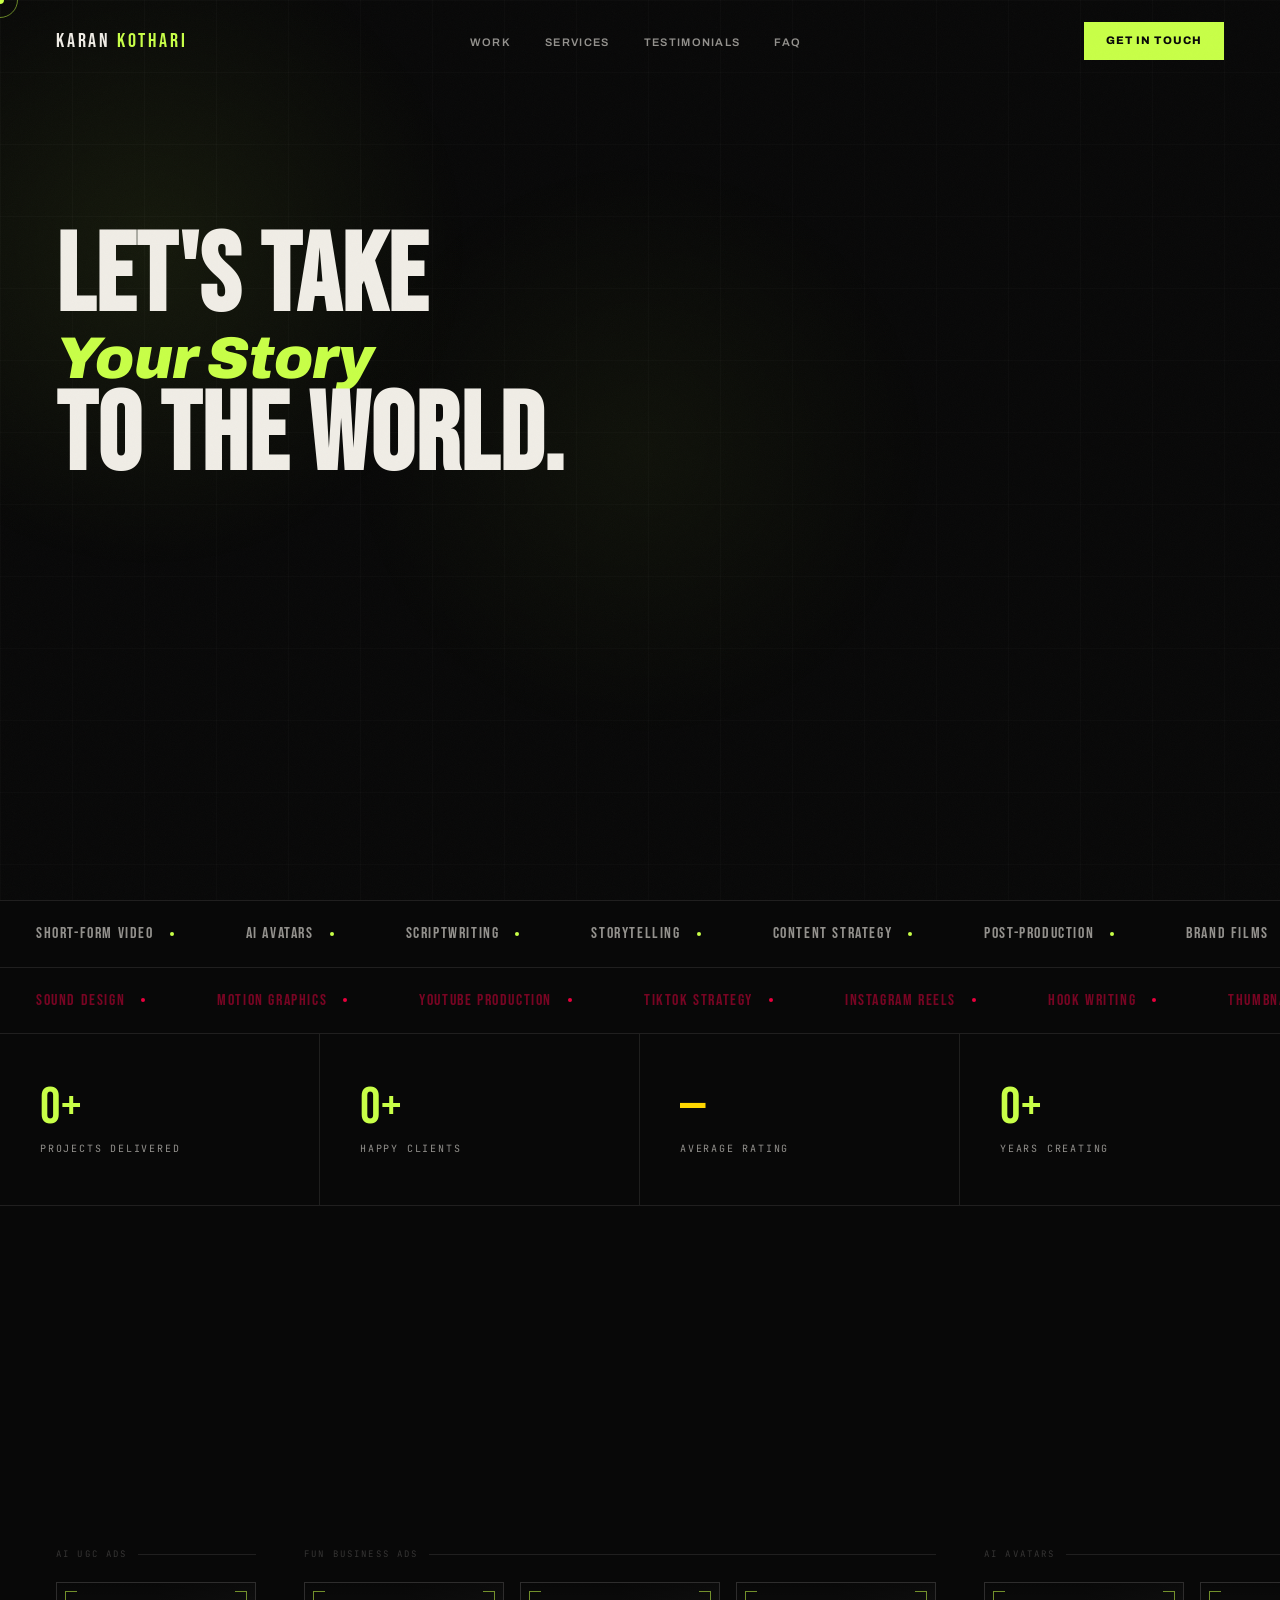
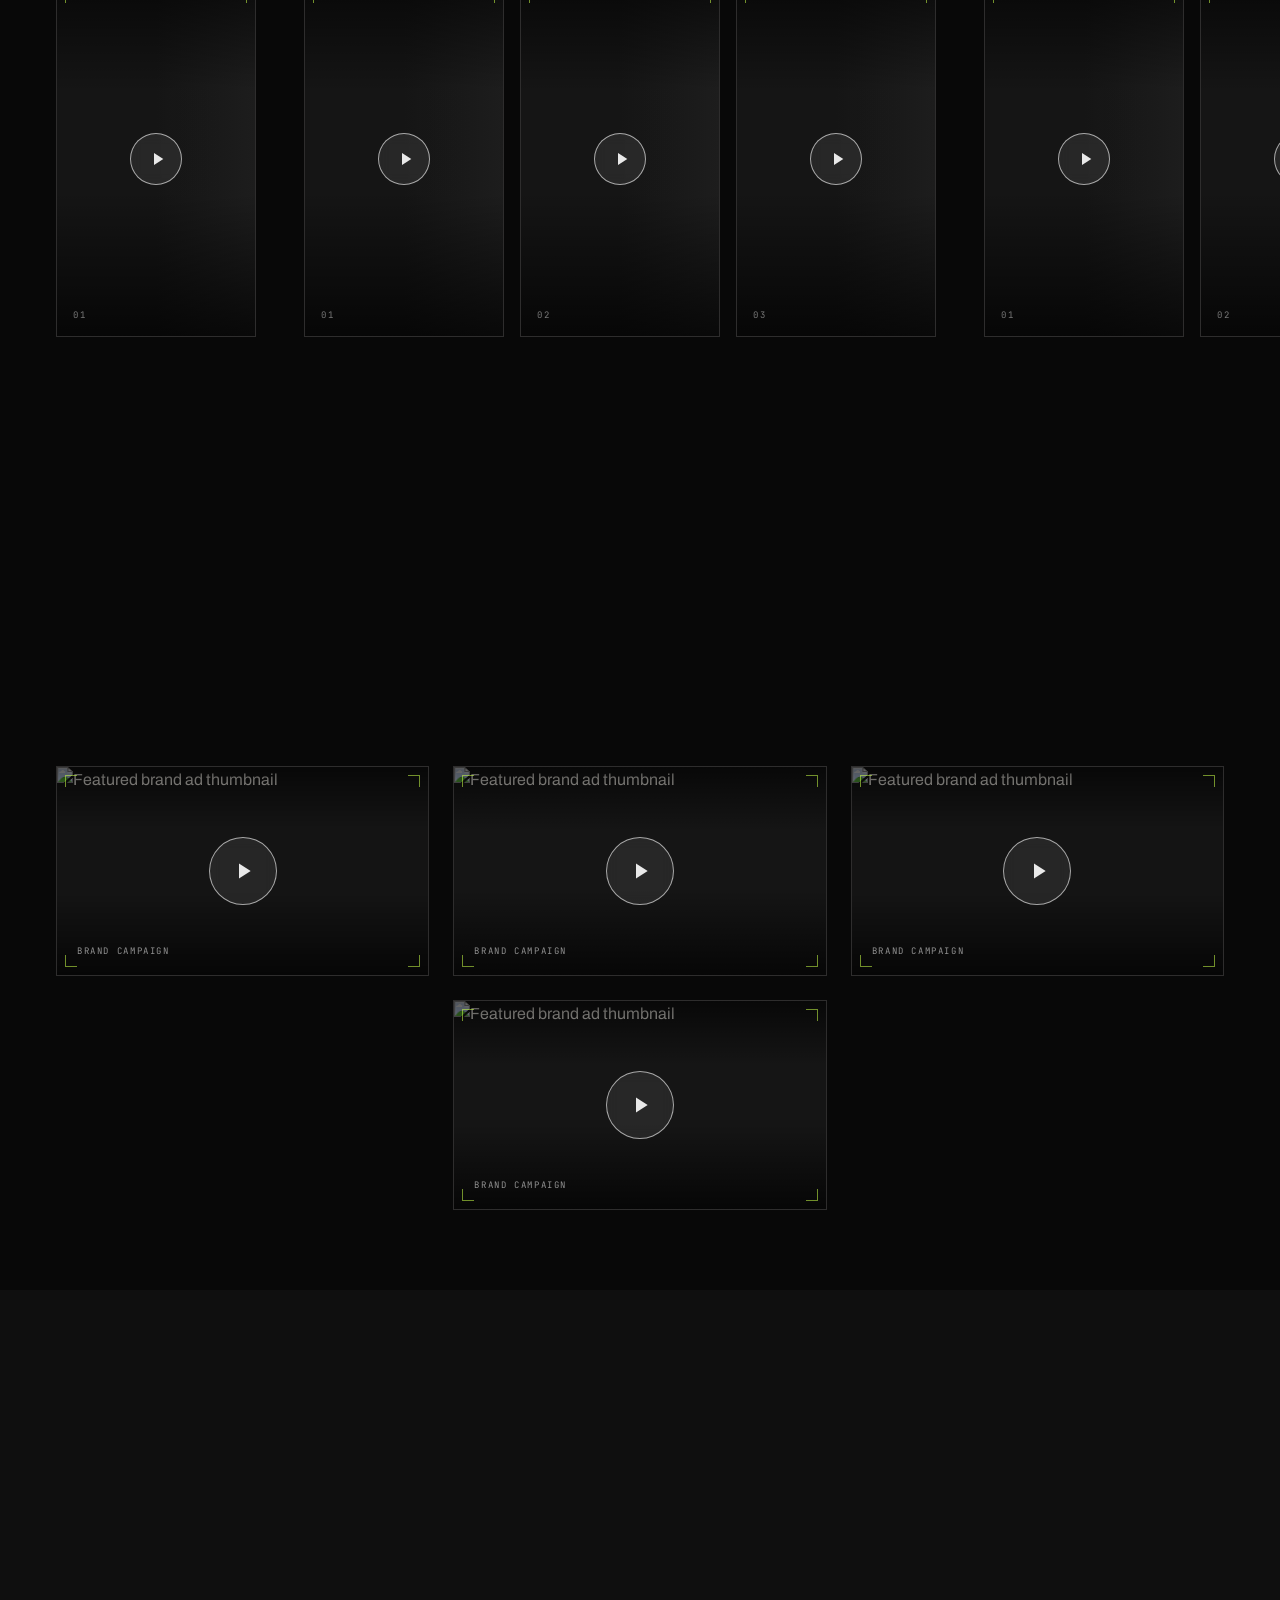
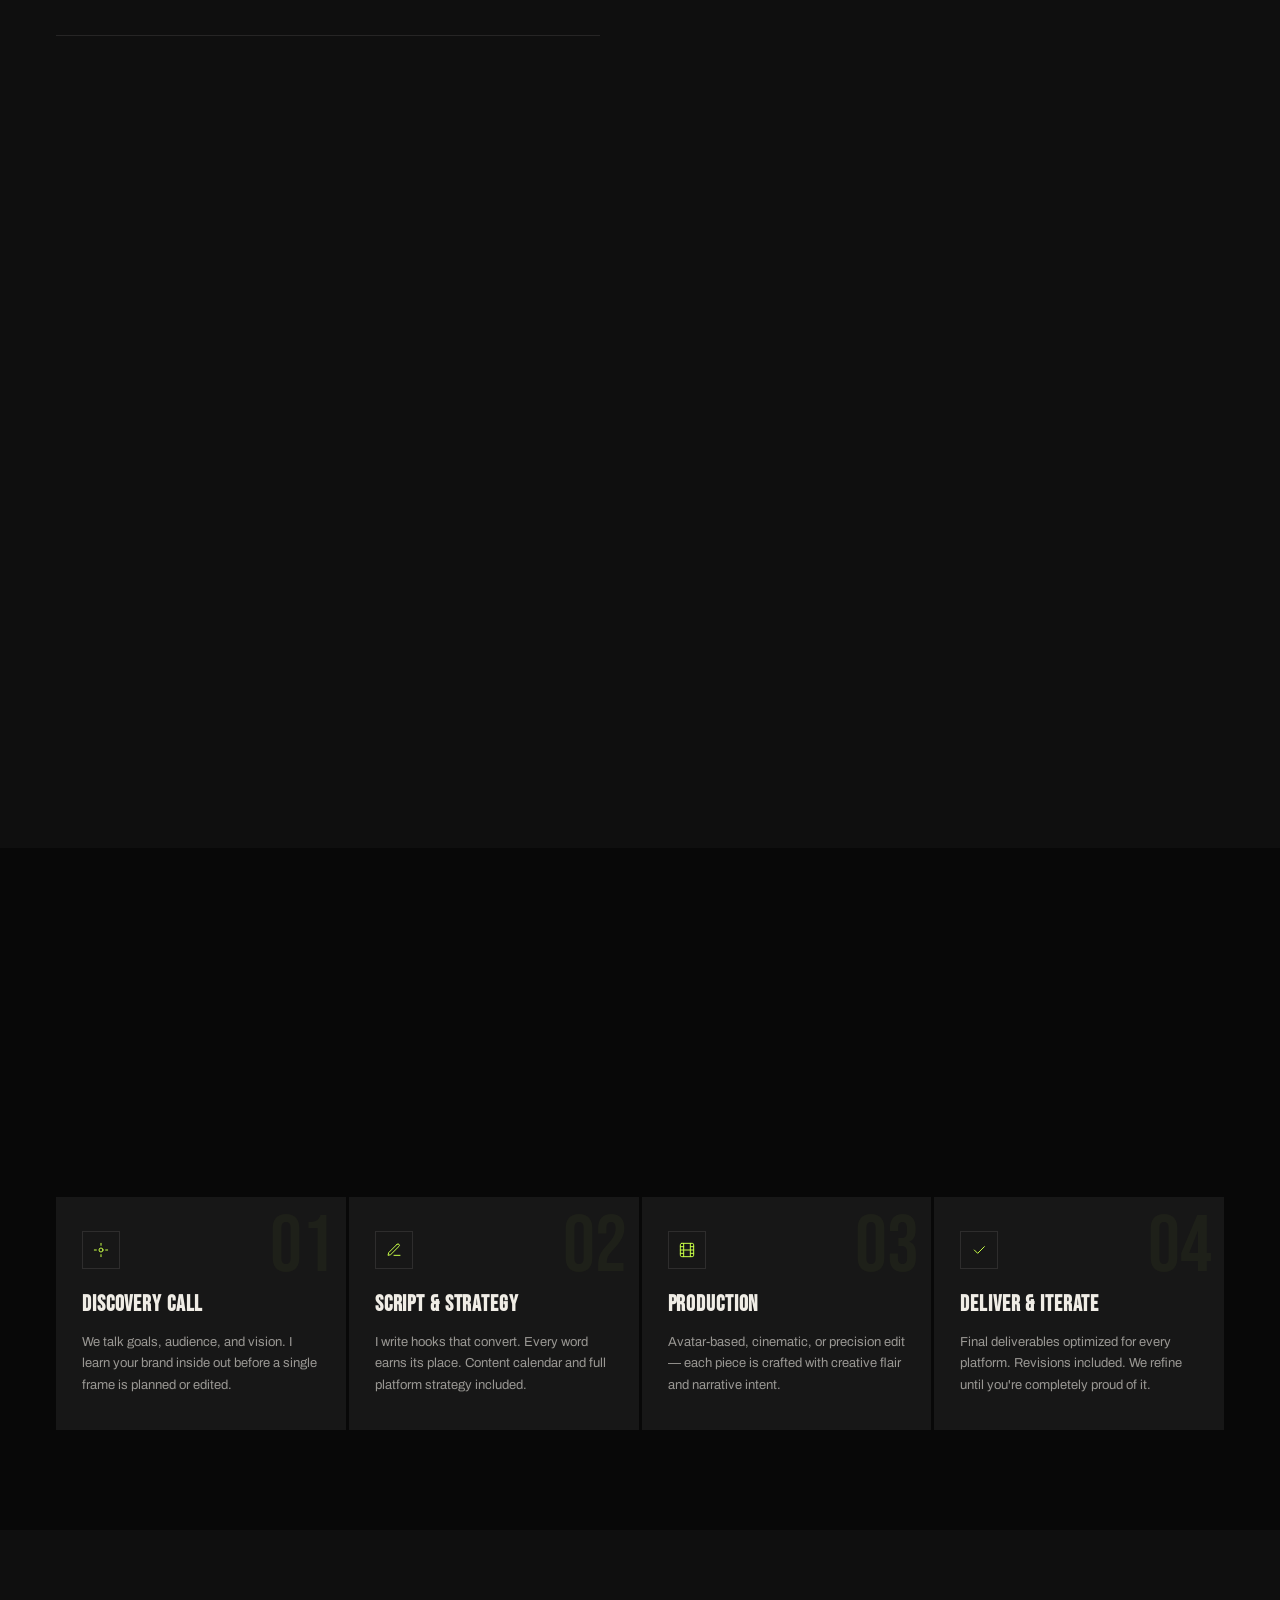
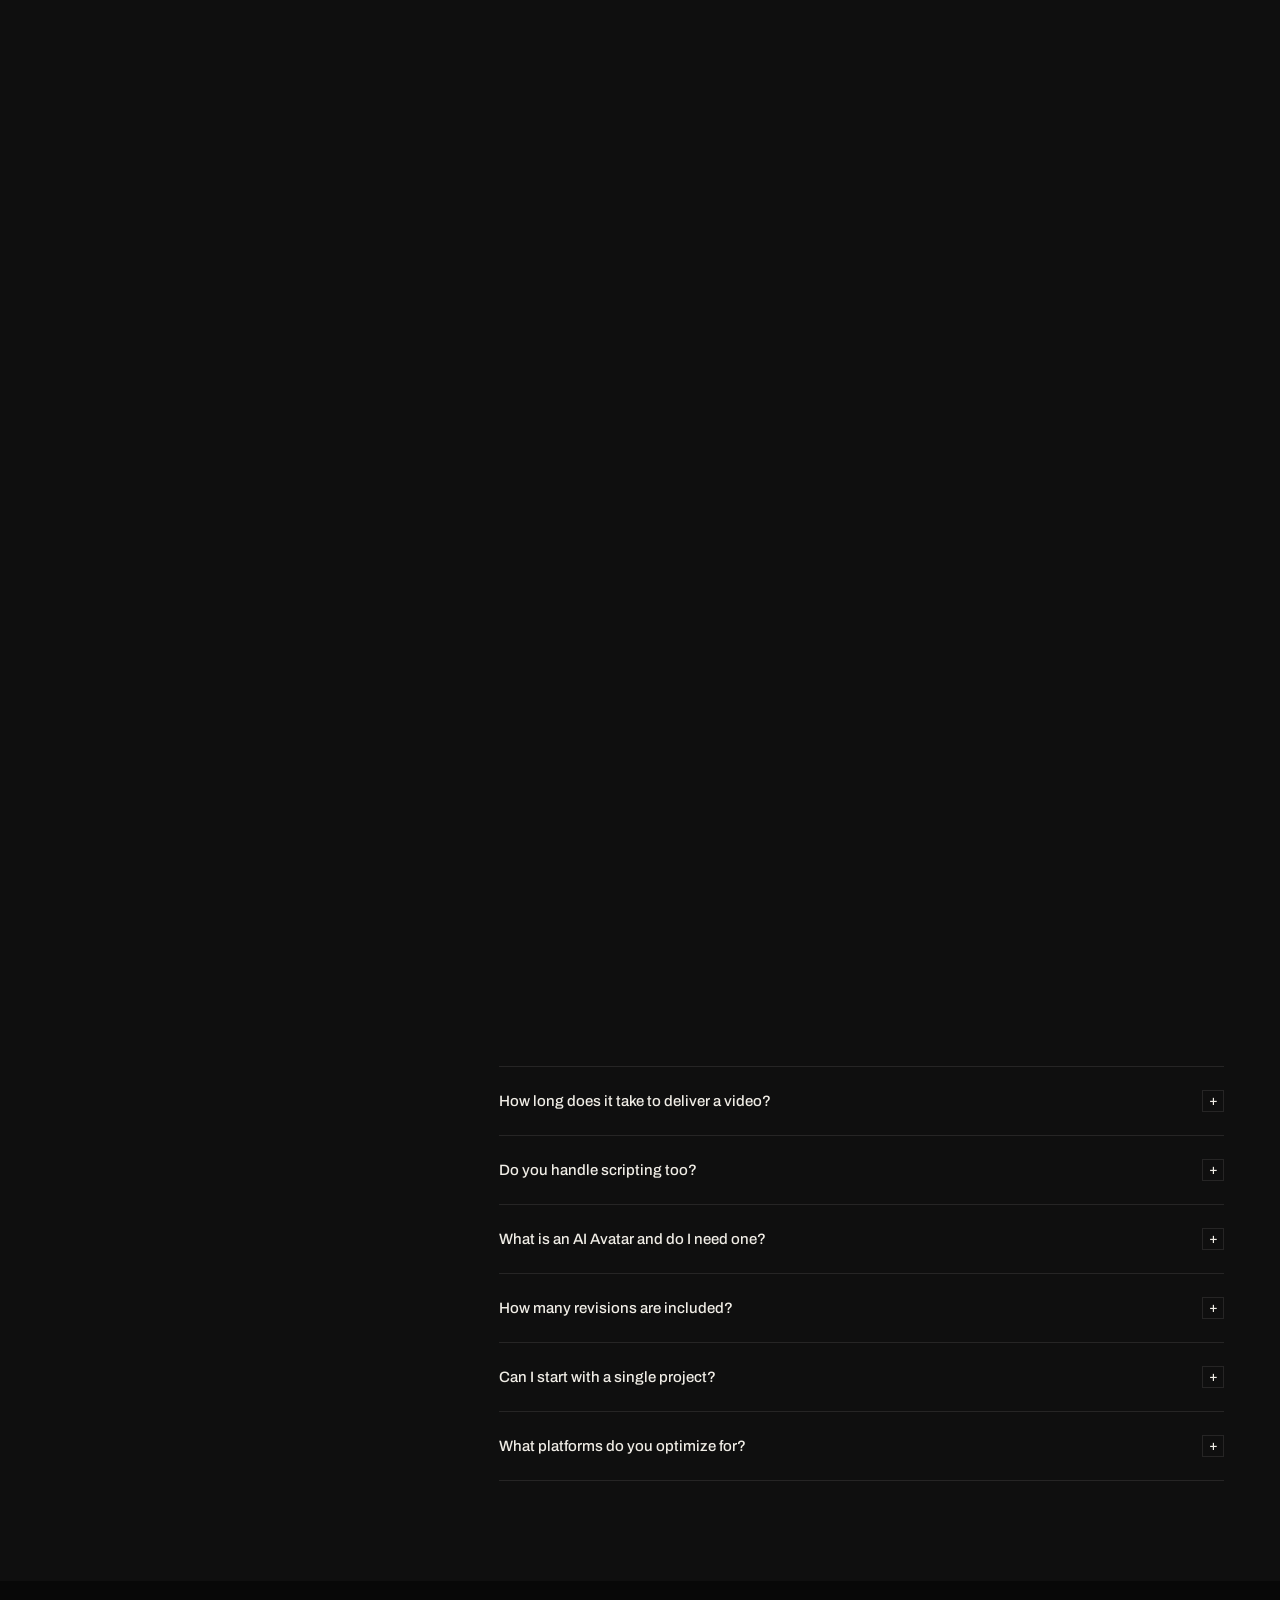
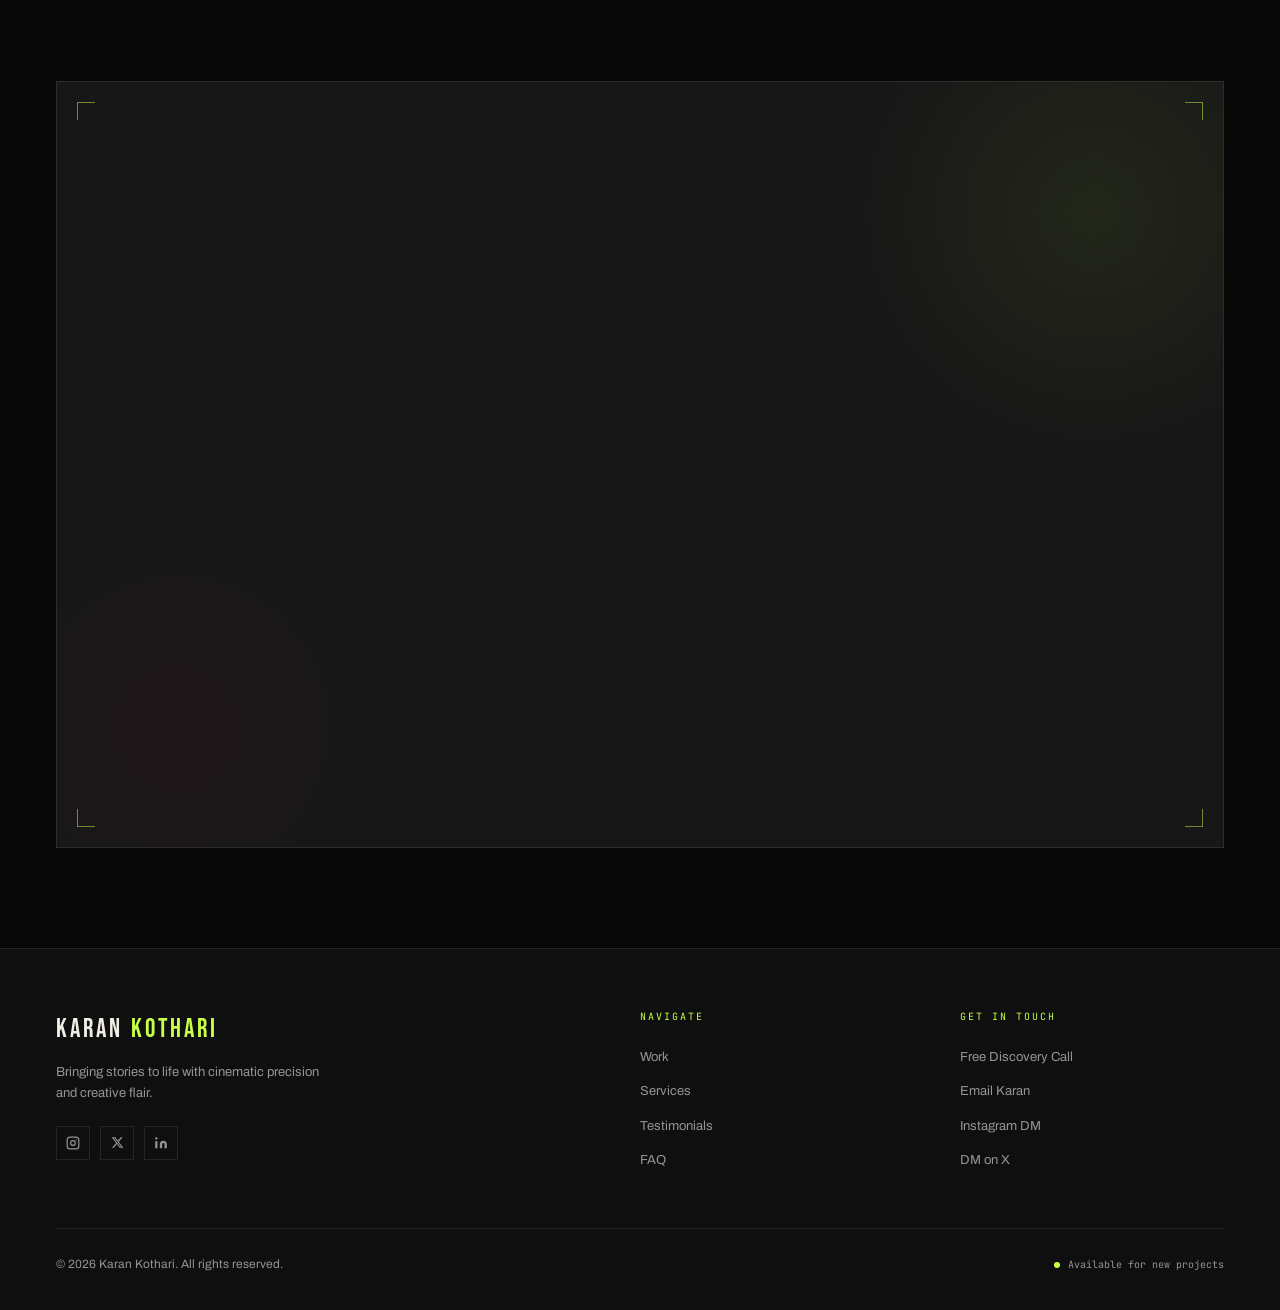
==== index.html @ 57cbe913 "Update site Jul 16 2026 19:50" ====
<!DOCTYPE html>
<html lang="en">
<head>
  <meta charset="UTF-8" />
  <meta name="viewport" content="width=device-width, initial-scale=1.0" />
  <title>Karan Kothari — Cinematic Content Production</title>
  <link rel="preload" href="public/website-intro.mp4" as="video" type="video/mp4" />
  <link rel="preconnect" href="https://fonts.googleapis.com" />
  <link rel="preconnect" href="https://fonts.gstatic.com" crossorigin />
  <link href="https://fonts.googleapis.com/css2?family=Bebas+Neue&family=Archivo:ital,wght@0,300;0,400;0,500;0,600;0,700;0,900;1,300;1,700&family=JetBrains+Mono:wght@400;500&display=swap" rel="stylesheet" />
  <style>
    *, *::before, *::after { margin: 0; padding: 0; box-sizing: border-box; }

    :root {
      --black:    #080808;
      --black-2:  #0f0f0f;
      --black-3:  #171717;
      --black-4:  #202020;
      --lime:     #C8FF47;
      --lime-dk:  #9DC832;
      --red:      #E8003D;
      --white:    #F0EDE6;
      --white-60: rgba(240,237,230,0.60);
      --white-20: rgba(240,237,230,0.20);
      --white-08: rgba(240,237,230,0.08);
      --border:   rgba(240,237,230,0.10);
      --disp: 'Bebas Neue', sans-serif;
      --body: 'Archivo', sans-serif;
      --mono: 'JetBrains Mono', monospace;
    }

    html { scroll-behavior: auto; } /* lenis handles smooth */

    body {
      background: var(--black);
      color: var(--white);
      font-family: var(--body);
      font-size: 16px;
      line-height: 1.6;
      overflow-x: hidden;
      cursor: none;
    }

    /* Film grain */
    body::after {
      content: '';
      position: fixed; inset: 0;
      background-image: url("data:image/svg+xml,%3Csvg xmlns='http://www.w3.org/2000/svg' width='300' height='300'%3E%3Cfilter id='n'%3E%3CfeTurbulence type='fractalNoise' baseFrequency='0.75' numOctaves='4' stitchTiles='stitch'/%3E%3C/filter%3E%3Crect width='300' height='300' filter='url(%23n)' opacity='1'/%3E%3C/svg%3E");
      background-size: 200px 200px;
      opacity: 0.025;
      pointer-events: none;
      z-index: 9000;
    }

    /* ── CUSTOM CURSOR ────────────────────────────── */
    .c-dot {
      position: fixed; top: 0; left: 0; z-index: 9999;
      width: 8px; height: 8px; border-radius: 50%;
      background: var(--lime); pointer-events: none;
      transform: translate(-50%, -50%);
      transition: width .2s, height .2s, background .2s, opacity .2s;
      will-change: transform;
    }
    .c-ring {
      position: fixed; top: 0; left: 0; z-index: 9998;
      width: 36px; height: 36px; border-radius: 50%;
      border: 1px solid rgba(200,255,71,.5); pointer-events: none;
      transform: translate(-50%, -50%);
      transition: width .35s cubic-bezier(.25,.46,.45,.94),
                  height .35s cubic-bezier(.25,.46,.45,.94),
                  border-color .2s, background .2s;
      will-change: transform;
    }
    body.cursor-hover .c-dot { width: 0; height: 0; opacity: 0; }
    body.cursor-hover .c-ring { width: 56px; height: 56px; border-color: var(--lime); background: rgba(200,255,71,.06); }
    body.cursor-cta .c-dot { background: var(--black); }
    body.cursor-cta .c-ring { background: var(--lime); border-color: var(--lime); width: 56px; height: 56px; }

    /* ── SCROLL PROGRESS ──────────────────────────── */
    .scroll-prog {
      position: fixed; top: 0; left: 0; height: 2px; width: 0%;
      background: linear-gradient(90deg, var(--lime), var(--lime-dk));
      z-index: 9997; pointer-events: none;
      transition: width .05s linear;
    }

    /* ── NAV ─────────────────────────────────────── */
    nav {
      position: fixed; top: 0; left: 0; right: 0; z-index: 800;
      padding: 22px 56px;
      display: flex; align-items: center; justify-content: space-between;
      transition: background .35s, border-color .35s;
      border-bottom: 1px solid transparent;
    }
    nav.scrolled {
      background: rgba(8,8,8,.92);
      backdrop-filter: blur(20px);
      border-color: var(--border);
    }
    .nav-logo {
      font-family: var(--disp);
      font-size: 20px; letter-spacing: .14em;
      color: var(--white); text-decoration: none; cursor: none;
    }
    .nav-logo span { color: var(--lime); }
    .nav-links { display: flex; gap: 34px; list-style: none; }
    .nav-links a {
      font-size: 11px; font-weight: 600; letter-spacing: .12em;
      text-transform: uppercase; color: var(--white-60);
      text-decoration: none; transition: color .2s; cursor: none;
      position: relative;
    }
    .nav-links a::after {
      content: ''; position: absolute; bottom: -3px; left: 0; right: 0; height: 1px;
      background: var(--lime); transform: scaleX(0); transform-origin: left;
      transition: transform .3s;
    }
    .nav-links a.active, .nav-links a:hover { color: var(--white); }
    .nav-links a.active::after, .nav-links a:hover::after { transform: scaleX(1); }
    .nav-right { display: flex; align-items: center; gap: 20px; }
    .nav-cta {
      background: var(--lime); color: var(--black);
      padding: 10px 22px; font-size: 11px; font-weight: 800;
      letter-spacing: .1em; text-transform: uppercase;
      text-decoration: none; transition: background .2s, transform .2s; cursor: none;
    }
    .nav-cta:hover { background: var(--white); transform: translateY(-1px); }

    /* Hamburger */
    .hamburger {
      display: none; flex-direction: column; gap: 5px;
      background: none; border: none; cursor: none; padding: 4px; z-index: 900;
    }
    .hamburger span {
      display: block; width: 22px; height: 1.5px; background: var(--white);
      transition: all .35s cubic-bezier(.77,0,.175,1);
      transform-origin: center;
    }
    .hamburger.open span:nth-child(1) { transform: translateY(6.5px) rotate(45deg); }
    .hamburger.open span:nth-child(2) { opacity: 0; transform: scaleX(0); }
    .hamburger.open span:nth-child(3) { transform: translateY(-6.5px) rotate(-45deg); }

    /* ── MOBILE MENU ──────────────────────────────── */
    .mobile-menu {
      position: fixed; inset: 0; z-index: 700;
      background: var(--black);
      display: flex; flex-direction: column; align-items: center; justify-content: center;
      clip-path: inset(0 0 100% 0);
      transition: clip-path .6s cubic-bezier(.77,0,.175,1);
    }
    .mobile-menu.open { clip-path: inset(0 0 0% 0); }
    .mobile-nav { display: flex; flex-direction: column; align-items: center; gap: 8px; }
    .mobile-link {
      font-family: var(--disp); font-size: clamp(48px, 10vw, 80px); letter-spacing: .05em;
      color: var(--white); text-decoration: none; cursor: none;
      opacity: 0; transform: translateY(30px);
      transition: color .2s, opacity .5s, transform .5s;
      transition-delay: calc(var(--i) * .08s);
    }
    .mobile-menu.open .mobile-link { opacity: 1; transform: translateY(0); }
    .mobile-link:hover { color: var(--lime); }
    .mobile-cta-wrap { margin-top: 40px; opacity: 0; transform: translateY(20px); transition: opacity .5s .4s, transform .5s .4s; }
    .mobile-menu.open .mobile-cta-wrap { opacity: 1; transform: translateY(0); }

    /* ── HERO ────────────────────────────────────── */
    .hero {
      min-height: 100vh;
      display: grid;
      grid-template-columns: 1fr 1fr;
      align-items: center;
      padding: 120px 56px 80px;
      position: relative;
      overflow: hidden;
    }
    .hero-grid-bg {
      position: absolute; inset: 0;
      background-image: linear-gradient(var(--white-08) 1px, transparent 1px),
                        linear-gradient(90deg, var(--white-08) 1px, transparent 1px);
      background-size: 72px 72px;
      opacity: .3;
      will-change: transform;
    }
    .hero-glow {
      position: absolute;
      width: 700px; height: 700px;
      top: -100px; left: -200px;
      background: radial-gradient(circle, rgba(200,255,71,.07) 0%, transparent 65%);
      pointer-events: none;
      will-change: transform;
    }
    .hero-left { position: relative; z-index: 2; }
    .hero-eyebrow { display: flex; align-items: center; gap: 12px; margin-bottom: 32px; opacity: 0; }
    .eyebrow-line { width: 36px; height: 1px; background: var(--lime); }
    .eyebrow-text { font-family: var(--mono); font-size: 10px; letter-spacing: .22em; text-transform: uppercase; color: var(--lime); }

    /* Hero headline — word split */
    .hero-h1 {
      font-family: var(--disp);
      font-size: clamp(64px, 8.5vw, 124px);
      line-height: .92;
      letter-spacing: .01em;
      margin-bottom: 30px;
    }
    .hero-h1 .hl-main { display: block; color: var(--white); }
    .hero-h1 .hl-story {
      display: block;
      font-family: var(--body);
      font-style: italic;
      font-weight: 900;
      font-size: .54em;
      color: var(--lime);
      line-height: 1.0;
      letter-spacing: -.01em;
    }
    .hero-h1 .hl-world { display: block; color: var(--white); }

    .hero-sub {
      max-width: 400px; font-size: 16px; font-weight: 300;
      line-height: 1.7; color: var(--white-60); margin-bottom: 40px;
      opacity: 0; transform: translateY(20px);
    }
    .hero-actions { display: flex; align-items: center; gap: 16px; flex-wrap: wrap; opacity: 0; transform: translateY(20px); }

    .btn-lime {
      background: var(--lime); color: var(--black);
      padding: 14px 30px; font-size: 13px; font-weight: 800;
      letter-spacing: .08em; text-transform: uppercase;
      text-decoration: none; display: inline-flex; align-items: center; gap: 10px;
      transition: all .2s; cursor: none; border: none;
      position: relative; overflow: hidden;
    }
    .btn-lime::before {
      content: ''; position: absolute; inset: 0;
      background: var(--white);
      transform: scaleX(0); transform-origin: left;
      transition: transform .3s cubic-bezier(.77,0,.175,1);
      z-index: 0;
    }
    .btn-lime:hover::before { transform: scaleX(1); }
    .btn-lime > * { position: relative; z-index: 1; }
    .btn-ghost {
      color: var(--white); border: 1px solid var(--border);
      padding: 14px 30px; font-size: 13px; font-weight: 500;
      letter-spacing: .08em; text-transform: uppercase;
      text-decoration: none; display: inline-flex; align-items: center; gap: 10px;
      transition: all .2s; cursor: none;
    }
    .btn-ghost:hover { border-color: var(--white-60); background: var(--white-08); }

    .hero-proof { margin-top: 52px; display: flex; align-items: center; gap: 18px; opacity: 0; transform: translateY(20px); }
    .proof-avatars { display: flex; }
    .proof-av {
      width: 34px; height: 34px; border-radius: 50%;
      border: 2px solid var(--black); background: var(--black-4);
      margin-left: -8px; display: flex; align-items: center; justify-content: center;
      font-size: 10px; font-weight: 800; color: var(--lime);
    }
    .proof-av:first-child { margin-left: 0; }
    .proof-text { font-size: 13px; color: var(--white-60); }
    .proof-text strong { display: block; color: var(--white); font-size: 14px; }

    /* Hero right — reel */
    .hero-right { position: relative; z-index: 2; display: flex; justify-content: center; opacity: 0; transform: translateX(40px); }
    .reel-wrap { position: relative; width: 260px; }
    .reel-frame {
      width: 100%; aspect-ratio: 9/16;
      background: var(--black-3); border: 1px solid var(--border);
      position: relative; overflow: hidden;
    }
    .reel-canvas { position: absolute; inset: 0; width: 100%; height: 100%; }
    .corner { position: absolute; width: 14px; height: 14px; border-color: var(--lime); border-style: solid; opacity: .7; pointer-events: none; z-index: 2; }
    .corner.tl { top: 10px; left: 10px; border-width: 1px 0 0 1px; }
    .corner.tr { top: 10px; right: 10px; border-width: 1px 1px 0 0; }
    .corner.bl { bottom: 10px; left: 10px; border-width: 0 0 1px 1px; }
    .corner.br { bottom: 10px; right: 10px; border-width: 0 1px 1px 0; }
    .reel-chip { position: absolute; background: var(--black-3); border: 1px solid var(--border); padding: 8px 14px; white-space: nowrap; font-family: var(--mono); font-size: 10px; letter-spacing: .1em; color: var(--white-60); }
    .chip-1 { top: 40px; right: -110px; }
    .chip-2 { bottom: 80px; left: -120px; }
    .chip-lime { color: var(--lime); border-color: rgba(200,255,71,.3); }

    /* ── TICKER ──────────────────────────────────── */
    .ticker-wrap { border-top: 1px solid var(--border); border-bottom: 1px solid var(--border); overflow: hidden; }
    .ticker { padding: 20px 0; overflow: hidden; }
    .ticker-track { display: flex; width: max-content; }
    .ti { display: flex; align-items: center; gap: 16px; padding: 0 36px; white-space: nowrap; }
    .ti-text { font-family: var(--disp); font-size: 16px; letter-spacing: .1em; color: var(--white-60); text-transform: uppercase; }
    .ti-dot { width: 4px; height: 4px; border-radius: 50%; background: var(--lime); flex-shrink: 0; }
    .ticker.rev-ticker .ti-text { color: rgba(232,0,61,.5); }
    .ticker.rev-ticker .ti-dot { background: var(--red); }

    /* ── STATS BAR ───────────────────────────────── */
    .stats-bar {
      display: grid; grid-template-columns: repeat(4, 1fr);
      border-bottom: 1px solid var(--border);
    }
    .stat-item {
      padding: 48px 40px;
      border-right: 1px solid var(--border);
      position: relative; overflow: hidden;
      transition: background .3s;
    }
    .stat-item:last-child { border-right: none; }
    .stat-item:hover { background: var(--black-3); }
    .stat-item::before {
      content: '';
      position: absolute; bottom: 0; left: 0; right: 0; height: 2px;
      background: var(--lime);
      transform: scaleX(0); transform-origin: left;
      transition: transform .5s;
    }
    .stat-item:hover::before { transform: scaleX(1); }
    .stat-num {
      font-family: var(--disp);
      font-size: clamp(40px, 4vw, 64px);
      color: var(--lime);
      line-height: 1;
      margin-bottom: 8px;
      letter-spacing: .02em;
    }
    .stat-label {
      font-family: var(--mono);
      font-size: 10px;
      letter-spacing: .18em;
      text-transform: uppercase;
      color: var(--white-60);
    }

    /* ── SECTION BASE ─────────────────────────────── */
    section { padding: 100px 56px; }
    .sec-label { display: flex; align-items: center; gap: 10px; margin-bottom: 14px; }
    .sec-label-line { width: 24px; height: 1px; background: var(--lime); }
    .sec-label-text { font-family: var(--mono); font-size: 10px; letter-spacing: .22em; text-transform: uppercase; color: var(--lime); }
    .sec-h2 { font-family: var(--disp); font-size: clamp(52px, 6.5vw, 96px); line-height: .93; letter-spacing: .02em; }
    .sec-h2 span { color: var(--lime); }
    .sec-body { font-size: 15px; font-weight: 300; line-height: 1.75; color: var(--white-60); max-width: 480px; }

    /* ── WORK — DRAG SCROLL ───────────────────────── */
    #work { padding-bottom: 80px; }
    .work-header {
      display: flex; justify-content: space-between; align-items: flex-end;
      flex-wrap: wrap; gap: 24px; margin-bottom: 56px;
    }
    .work-scroll-hint {
      font-family: var(--mono); font-size: 10px; letter-spacing: .22em;
      text-transform: uppercase; color: var(--white-20);
      align-self: flex-end; padding-bottom: 6px;
    }
    .work-h-outer {
      overflow-x: auto;
      overflow-y: visible;
      scroll-snap-type: x mandatory;
      -webkit-overflow-scrolling: touch;
      scrollbar-width: none;
      cursor: grab;
      padding-bottom: 8px;
      margin: 0 -56px;
      padding-left: 56px;
    }
    .work-h-outer::-webkit-scrollbar { display: none; }
    .work-h-outer.dragging { cursor: grabbing; user-select: none; }
    .work-h-track {
      display: flex; align-items: flex-start; gap: 48px;
      width: max-content; padding-right: 56px;
    }
    .work-cat-block { display: flex; flex-direction: column; gap: 20px; }
    .work-cat-label {
      font-family: var(--mono); font-size: 9px; letter-spacing: .24em;
      text-transform: uppercase; color: var(--white-20);
      display: flex; align-items: center; gap: 10px;
    }
    .work-cat-label::after { content: ''; flex: 1; height: 1px; background: var(--border); min-width: 40px; }
    .work-cat-cards { display: flex; gap: 16px; }

    /* ── VIDEO CARDS ──────────────────────────────── */
    .vcard {
      position: relative;
      width: 200px;
      aspect-ratio: 9/16;
      overflow: hidden;
      cursor: none;
      border: 1px solid var(--border);
      transition: border-color .35s, transform .35s;
      background: var(--black-3);
      flex-shrink: 0;
    }
    .vcard:hover { border-color: rgba(200,255,71,.45); transform: translateY(-8px); }
    .vcard-bg {
      position: absolute; inset: 0;
      background-size: cover;
      background-position: center;
      background-color: var(--black-3);
      transition: transform .6s cubic-bezier(.25,.46,.45,.94);
    }
    .vcard:hover .vcard-bg { transform: scale(1.06); }
    .vcard-mask {
      position: absolute; inset: 0;
      background: linear-gradient(to bottom, rgba(0,0,0,.65) 0%, rgba(0,0,0,.1) 30%, rgba(0,0,0,.1) 60%, rgba(0,0,0,.72) 100%);
      transition: background .3s;
    }
    .vcard:hover .vcard-mask { background: linear-gradient(to bottom, rgba(0,0,0,.45) 0%, rgba(0,0,0,.05) 40%, rgba(0,0,0,.45) 100%); }
    .vcard-play {
      position: absolute; top: 50%; left: 50%;
      transform: translate(-50%, -50%);
      width: 52px; height: 52px; border-radius: 50%;
      border: 1.5px solid rgba(255,255,255,.6);
      display: flex; align-items: center; justify-content: center;
      backdrop-filter: blur(6px);
      background: rgba(255,255,255,.08);
      transition: all .3s;
    }
    .vcard:hover .vcard-play { background: var(--lime); border-color: var(--lime); transform: translate(-50%, -50%) scale(1.12); }
    .vcard-play svg { width: 16px; height: 16px; fill: rgba(255,255,255,.9); margin-left: 3px; transition: fill .2s; }
    .vcard:hover .vcard-play svg { fill: var(--black); }
    .vcard-num {
      position: absolute; bottom: 14px; left: 16px;
      font-family: var(--mono); font-size: 9px; letter-spacing: .18em;
      color: rgba(255,255,255,.45); text-transform: uppercase;
    }
    .vcard-bg.loading {
      background: linear-gradient(90deg, var(--black-3) 25%, var(--black-4) 50%, var(--black-3) 75%);
      background-size: 200% 100%; animation: shimmer 1.5s infinite;
    }
    @keyframes shimmer { 0% { background-position: 200% 0; } 100% { background-position: -200% 0; } }
    .vcard-c { position: absolute; width: 12px; height: 12px; border-color: rgba(200,255,71,.55); border-style: solid; }
    .vcard-c.tl { top: 8px; left: 8px; border-width: 1px 0 0 1px; }
    .vcard-c.tr { top: 8px; right: 8px; border-width: 1px 1px 0 0; }
    .vcard-c.bl { bottom: 8px; left: 8px; border-width: 0 0 1px 1px; }
    .vcard-c.br { bottom: 8px; right: 8px; border-width: 0 1px 1px 0; }

    /* ── FEATURED BRAND ADS ───────────────────────── */
    #brand-ad { padding-bottom: 80px; }
    .brandad-wrap { display: grid; grid-template-columns: repeat(3, 1fr); gap: 24px; margin-top: 8px; }
    .brandad-wrap-2 { margin-top: 24px; }
    .brandad-card {
      position: relative;
      width: 100%;
      aspect-ratio: 16/9;
      overflow: hidden;
      cursor: none;
      border: 1px solid var(--border);
      background: var(--black-3);
      transition: border-color .35s, transform .35s;
    }
    .brandad-card:hover { border-color: rgba(200,255,71,.45); transform: translateY(-6px); }
    .brandad-img {
      position: absolute; inset: 0; width: 100%; height: 100%;
      object-fit: cover; display: block;
      transition: transform .6s cubic-bezier(.25,.46,.45,.94);
    }
    .brandad-card:hover .brandad-img { transform: scale(1.04); }
    .brandad-play { width: 68px; height: 68px; }
    .brandad-play svg { width: 20px; height: 20px; }
    .brandad-label {
      position: absolute; bottom: 16px; left: 20px;
      font-family: var(--mono); font-size: 9px; letter-spacing: .18em;
      color: rgba(255,255,255,.55); text-transform: uppercase;
    }

    /* ── SERVICES ─────────────────────────────────── */
    #services { background: var(--black-2); }
    .svc-layout { display: grid; grid-template-columns: 1fr 1fr; gap: 80px; align-items: start; margin-top: 60px; }
    .svc-list { border-top: 1px solid var(--border); }
    .svc-item {
      border-bottom: 1px solid var(--border); padding: 26px 0; display: flex; gap: 20px;
      cursor: none; transition: padding .25s;
    }
    .svc-item:hover { padding-left: 10px; }
    .svc-num { font-family: var(--mono); font-size: 10px; color: var(--lime); letter-spacing: .05em; padding-top: 5px; flex-shrink: 0; }
    .svc-info h3 { font-family: var(--disp); font-size: 26px; letter-spacing: .04em; margin-bottom: 5px; transition: color .2s; }
    .svc-item:hover .svc-info h3 { color: var(--lime); }
    .svc-info p { font-size: 13px; color: var(--white-60); line-height: 1.65; }
    .svc-arrow { margin-left: auto; color: var(--lime); opacity: 0; padding-top: 4px; font-size: 17px; transition: all .25s; }
    .svc-item:hover .svc-arrow { opacity: 1; transform: translateX(4px); }

    /* YouTube thumbnail carousel */
    .svc-visual { position: sticky; top: 110px; }
    .yt-carousel { background: var(--black-3); border: 1px solid var(--border); overflow: hidden; }
    .yt-viewport { overflow: hidden; position: relative; }
    .yt-track { display: flex; transition: transform .5s cubic-bezier(.4,0,.2,1); }
    .yt-slide {
      flex: 0 0 100%; aspect-ratio: 16/9; position: relative;
      display: block; overflow: hidden; text-decoration: none;
    }
    .yt-slide img { width: 100%; height: 100%; object-fit: cover; display: block; transition: transform .5s; }
    .yt-slide:hover img { transform: scale(1.04); }
    .yt-slide-ov {
      position: absolute; inset: 0; background: rgba(0,0,0,.38);
      display: flex; flex-direction: column; align-items: center; justify-content: center; gap: 10px;
      transition: background .3s;
    }
    .yt-slide:hover .yt-slide-ov { background: rgba(0,0,0,.2); }
    .yt-pb {
      width: 56px; height: 56px; background: var(--lime); border-radius: 50%;
      display: flex; align-items: center; justify-content: center; transition: transform .2s;
    }
    .yt-slide:hover .yt-pb { transform: scale(1.1); }
    .yt-pb svg { width: 20px; height: 20px; fill: var(--black); margin-left: 3px; }
    .yt-slide-label { font-family: var(--mono); font-size: 9px; letter-spacing: .16em; text-transform: uppercase; color: rgba(255,255,255,.8); background: rgba(0,0,0,.5); padding: 5px 12px; }
    .yt-controls { display: flex; align-items: center; justify-content: space-between; padding: 12px 16px; border-top: 1px solid var(--border); background: var(--black-4); }
    .yt-label { font-family: var(--mono); font-size: 10px; letter-spacing: .14em; color: var(--white-60); text-transform: uppercase; }
    .yt-dots { display: flex; gap: 6px; }
    .yt-dot { width: 6px; height: 6px; border-radius: 50%; background: var(--border); border: none; cursor: none; transition: background .2s; padding: 0; }
    .yt-dot.active { background: var(--lime); }
    .yt-arrows { display: flex; gap: 8px; }
    .yt-arr { width: 28px; height: 28px; border: 1px solid var(--border); background: none; color: var(--white-60); cursor: none; font-size: 13px; display: flex; align-items: center; justify-content: center; transition: all .2s; }
    .yt-arr:hover { border-color: var(--lime); color: var(--lime); }

    /* ── PROCESS ──────────────────────────────────── */
    #process { background: var(--black); }
    .proc-header { display: flex; justify-content: space-between; align-items: flex-end; flex-wrap: wrap; gap: 24px; margin-bottom: 64px; }
    .proc-grid { display: grid; grid-template-columns: repeat(4, 1fr); gap: 3px; }
    .proc-step {
      background: var(--black-3); padding: 34px 26px;
      position: relative; overflow: hidden; transition: background .3s;
    }
    .proc-step::before {
      content: ''; position: absolute; top: 0; left: 0; right: 0; height: 2px;
      background: linear-gradient(90deg, var(--lime), var(--red));
      transform: scaleX(0); transform-origin: left; transition: transform .5s;
    }
    .proc-step:hover::before { transform: scaleX(1); }
    .proc-step:hover { background: var(--black-4); }
    .proc-big-num {
      font-family: var(--disp); font-size: 80px; color: rgba(200,255,71,.04);
      line-height: 1; position: absolute; top: 10px; right: 12px; letter-spacing: 0;
      transition: color .5s;
    }
    .proc-step:hover .proc-big-num { color: rgba(200,255,71,.1); }
    .proc-icon { width: 38px; height: 38px; border: 1px solid var(--border); display: flex; align-items: center; justify-content: center; margin-bottom: 18px; transition: border-color .2s; }
    .proc-step:hover .proc-icon { border-color: var(--lime); }
    .proc-icon svg { width: 16px; height: 16px; stroke: var(--lime); fill: none; stroke-width: 1.5; stroke-linecap: round; stroke-linejoin: round; }
    .proc-step h3 { font-family: var(--disp); font-size: 22px; letter-spacing: .04em; margin-bottom: 10px; }
    .proc-step p { font-size: 13px; color: var(--white-60); line-height: 1.65; }

    /* ── TESTIMONIALS ─────────────────────────────── */
    #testimonials { background: var(--black-2); }
    .tgrid { display: grid; grid-template-columns: 1fr 1fr; gap: 3px; margin-top: 56px; }
    .tcard { background: var(--black-3); padding: 42px 38px; }
    .tcard.hero-t { grid-row: span 2; background: var(--lime); }
    .tcard.hero-t .tstars, .tcard.hero-t .tname { color: var(--black); }
    .tcard.hero-t .ttext { color: rgba(0,0,0,.78); font-size: 20px; line-height: 1.55; }
    .tcard.hero-t .tauthor { color: rgba(0,0,0,.55); }
    .tcard.hero-t .tdivider { background: rgba(0,0,0,.18); }
    .tcard.hero-t .ttext::before { content: '\201C'; display: block; font-family: Georgia, serif; font-style: normal; font-size: 90px; line-height: .7; color: rgba(0,0,0,.15); margin-bottom: 12px; }
    .tstars { color: var(--lime); font-size: 13px; letter-spacing: 2px; margin-bottom: 18px; }
    .ttext { font-size: 15px; font-style: italic; font-weight: 300; line-height: 1.72; color: var(--white); margin-bottom: 24px; }
    .tdivider { width: 24px; height: 1px; background: var(--border); margin-bottom: 16px; }
    .tauthor { font-size: 11px; color: var(--white-60); text-transform: uppercase; letter-spacing: .1em; }
    .tname { font-size: 13px; font-weight: 700; color: var(--white); letter-spacing: .05em; }

    /* ── FAQ ──────────────────────────────────────── */
    #faq { background: var(--black-2); }
    .faq-layout { display: grid; grid-template-columns: 1fr 2fr; gap: 80px; margin-top: 56px; }
    .faq-list { border-top: 1px solid var(--border); }
    .faq-item { border-bottom: 1px solid var(--border); }
    .faq-q { padding: 22px 0; display: flex; justify-content: space-between; align-items: center; cursor: none; font-size: 15px; font-weight: 500; gap: 20px; transition: color .2s; list-style: none; user-select: none; }
    .faq-q:hover { color: var(--lime); }
    .faq-plus { width: 22px; height: 22px; flex-shrink: 0; border: 1px solid var(--border); display: flex; align-items: center; justify-content: center; font-size: 14px; transition: all .3s; }
    .faq-item.open .faq-plus { background: var(--lime); border-color: var(--lime); color: var(--black); transform: rotate(45deg); }
    .faq-ans { max-height: 0; overflow: hidden; transition: max-height .4s ease; }
    .faq-ans-inner { padding-bottom: 22px; font-size: 14px; color: var(--white-60); line-height: 1.72; }
    .faq-item.open .faq-ans { max-height: 280px; }

    /* ── CTA ──────────────────────────────────────── */
    #contact { background: var(--black); padding: 100px 56px; }
    .cta-box { background: var(--black-3); border: 1px solid var(--border); padding: 80px 72px; position: relative; overflow: hidden; }
    .cta-box::before { content: ''; position: absolute; top: -120px; right: -120px; width: 500px; height: 500px; background: radial-gradient(circle, rgba(200,255,71,.07) 0%, transparent 68%); pointer-events: none; }
    .cta-box::after { content: ''; position: absolute; bottom: -80px; left: -80px; width: 400px; height: 400px; background: radial-gradient(circle, rgba(232,0,61,.04) 0%, transparent 70%); pointer-events: none; }
    .cta-corner { position: absolute; width: 18px; height: 18px; border-color: var(--lime); border-style: solid; opacity: .5; transition: opacity .3s; }
    .cta-box:hover .cta-corner { opacity: 1; }
    .cta-corner.tl { top: 20px; left: 20px; border-width: 1px 0 0 1px; }
    .cta-corner.tr { top: 20px; right: 20px; border-width: 1px 1px 0 0; }
    .cta-corner.bl { bottom: 20px; left: 20px; border-width: 0 0 1px 1px; }
    .cta-corner.br { bottom: 20px; right: 20px; border-width: 0 1px 1px 0; }
    .cta-eyebrow { font-family: var(--mono); font-size: 10px; letter-spacing: .22em; text-transform: uppercase; color: var(--lime); margin-bottom: 20px; }
    .cta-h2 { font-family: var(--disp); font-size: clamp(56px, 8vw, 118px); line-height: .88; letter-spacing: .015em; margin-bottom: 32px; overflow: hidden; }
    .cta-h2 .cta-line { display: block; overflow: hidden; }
    .cta-h2 .cta-word { display: inline-block; transform: translateY(110%); }
    .cta-h2 span { color: var(--lime); }
    .cta-sub { font-size: 16px; font-weight: 300; line-height: 1.7; color: var(--white-60); max-width: 400px; margin-bottom: 40px; }

    /* ── FOOTER ───────────────────────────────────── */
    footer { background: var(--black-2); border-top: 1px solid var(--border); padding: 60px 56px 36px; }
    .foot-top { display: grid; grid-template-columns: 2fr 1fr 1fr; gap: 56px; margin-bottom: 56px; }
    .foot-logo { font-family: var(--disp); font-size: 26px; letter-spacing: .12em; margin-bottom: 12px; }
    .foot-logo span { color: var(--lime); }
    .foot-tag { font-size: 13px; color: var(--white-60); line-height: 1.6; max-width: 270px; margin-bottom: 22px; }
    .foot-socials { display: flex; gap: 10px; }
    .fsocial { width: 34px; height: 34px; border: 1px solid var(--border); display: flex; align-items: center; justify-content: center; color: var(--white-60); text-decoration: none; font-size: 13px; transition: all .2s; cursor: none; }
    .fsocial:hover { background: var(--lime); color: var(--black); border-color: var(--lime); }
    .foot-col-title { font-family: var(--mono); font-size: 10px; letter-spacing: .2em; text-transform: uppercase; color: var(--lime); margin-bottom: 18px; }
    .foot-links { list-style: none; display: flex; flex-direction: column; gap: 9px; }
    .foot-links a { font-size: 13px; color: var(--white-60); text-decoration: none; transition: color .2s; cursor: none; }
    .foot-links a:hover { color: var(--white); }
    .foot-bot { border-top: 1px solid var(--border); padding-top: 26px; display: flex; justify-content: space-between; align-items: center; }
    .foot-copy { font-size: 12px; color: var(--white-60); }
    .foot-status { display: flex; align-items: center; gap: 8px; font-family: var(--mono); font-size: 10px; color: var(--white-60); }
    .status-dot { width: 6px; height: 6px; border-radius: 50%; background: var(--lime); animation: blink 2s ease-in-out infinite; }
    @keyframes blink { 0%,100% { opacity:1; } 50% { opacity:.2; } }

    /* ── VIDEO MODAL ──────────────────────────────── */
    .vmodal {
      position: fixed; inset: 0; z-index: 2000;
      background: rgba(0,0,0,.95);
      backdrop-filter: blur(16px);
      display: flex; align-items: center; justify-content: center;
      opacity: 0; pointer-events: none;
      transition: opacity .35s;
    }
    .vmodal.open { opacity: 1; pointer-events: all; }
    .vmodal-box { position: relative; width: min(400px, 86vw); }
    .vmodal-box.wide { width: min(900px, 90vw); }
    .vmodal-frame { aspect-ratio: 9/16; width: 100%; position: relative; border: 1px solid var(--border); background: var(--black-3); }
    .vmodal-frame.wide { aspect-ratio: 16/9; }
    .vmodal-frame iframe { position: absolute; inset: 0; width: 100%; height: 100%; border: none; }
    .vmodal-close {
      position: absolute; top: -46px; right: 0; width: 36px; height: 36px;
      background: var(--black-3); border: 1px solid var(--border); color: var(--white);
      font-size: 22px; cursor: none; display: flex; align-items: center; justify-content: center;
      transition: all .2s; line-height: 1;
    }
    .vmodal-close:hover { background: var(--lime); color: var(--black); border-color: var(--lime); }
    .vmodal-esc { position: absolute; bottom: -36px; left: 50%; transform: translateX(-50%); font-family: var(--mono); font-size: 10px; letter-spacing: .16em; color: rgba(255,255,255,.3); text-transform: uppercase; white-space: nowrap; }

    /* ── MOUSE SPOTLIGHT ─────────────────────────── */
    .mouse-spotlight {
      position: fixed; inset: 0; z-index: 1; pointer-events: none;
      background: radial-gradient(700px circle at var(--mx, 50%) var(--my, 50%),
        rgba(200,255,71,0.045), transparent 42%);
      transition: background 0.05s;
    }

    /* ── HERO PARTICLE CANVAS ────────────────────── */
    .hero-particles {
      position: absolute; inset: 0; z-index: 0;
      width: 100%; height: 100%;
      pointer-events: none; opacity: 0.65;
    }

    /* ── 3D TILT CARDS ───────────────────────────── */
    .vcard {
      transform-style: preserve-3d;
      transition: border-color .35s, box-shadow .35s;
    }
    .vcard:hover {
      border-color: rgba(200,255,71,.45);
      box-shadow: 0 20px 60px rgba(200,255,71,.08), 0 0 0 1px rgba(200,255,71,.15);
      transform: none; /* JS handles 3D transform */
    }
    .vcard .vcard-shine {
      position: absolute; inset: 0; z-index: 10; pointer-events: none;
      background: radial-gradient(circle at var(--sx,50%) var(--sy,50%),
        rgba(255,255,255,0.06) 0%, transparent 60%);
      opacity: 0; transition: opacity .3s;
    }
    .vcard:hover .vcard-shine { opacity: 1; }

    /* ── SCROLL TO TOP ────────────────────────────── */
    .scroll-top {
      position: fixed; bottom: 36px; right: 36px; z-index: 800;
      width: 44px; height: 44px;
      background: var(--lime); color: var(--black);
      display: flex; align-items: center; justify-content: center;
      border: none; cursor: none;
      opacity: 0; transform: translateY(12px);
      transition: opacity .3s, transform .3s, background .2s;
    }
    .scroll-top.visible { opacity: 1; transform: translateY(0); }
    .scroll-top:hover { background: var(--white); }
    .scroll-top svg { width: 16px; height: 16px; stroke: currentColor; fill: none; stroke-width: 2; stroke-linecap: round; stroke-linejoin: round; }

    /* ── REVEAL ANIMATIONS ────────────────────────── */
    .rev { opacity: 0; transform: translateY(22px); transition: opacity .65s ease, transform .65s ease; }
    .rev.in { opacity: 1; transform: translateY(0); }
    .d1 { transition-delay: .1s; } .d2 { transition-delay: .2s; }
    .d3 { transition-delay: .3s; } .d4 { transition-delay: .4s; }

    /* ── STATS GOLD ───────────────────────────────── */
    .stat-gold { color: #FFD700 !important; }
    .stat-stars { color: #FFD700; font-size: .65em; letter-spacing: 2px; display: block; margin-top: 4px; }

    /* ── RESPONSIVE ───────────────────────────────── */
    @media (max-width: 1080px) {
      .hero { grid-template-columns: 1fr; }
      .hero-right { display: none; }
      .proc-grid { grid-template-columns: repeat(2,1fr); }
      .stats-bar { grid-template-columns: repeat(2,1fr); }
      .stat-item:nth-child(2) { border-right: none; }
    }
    @media (max-width: 860px) {
      section { padding: 72px 28px; }
      nav { padding: 16px 24px; }
      .nav-links, .nav-cta { display: none; }
      .hamburger { display: flex; }
      .hero { padding: 100px 28px 72px; }
      .svc-layout { grid-template-columns: 1fr; }
      .svc-visual { position: static; }
      .tgrid { grid-template-columns: 1fr; }
      .tcard.hero-t { grid-row: span 1; }
      .faq-layout { grid-template-columns: 1fr; }
      .foot-top { grid-template-columns: 1fr; gap: 32px; }
      #contact { padding: 72px 28px; }
      .cta-box { padding: 44px 32px; }
      footer { padding: 56px 28px 32px; }
      .stats-bar { grid-template-columns: repeat(2,1fr); }
      .work-h-outer { overflow-x: auto; -webkit-overflow-scrolling: touch; scroll-snap-type: x mandatory; scrollbar-width: none; }
      .work-h-outer::-webkit-scrollbar { display: none; }
      .work-h-track { padding: 0 28px 0 0; }
      .vcard { width: 160px; }
      .brandad-wrap { grid-template-columns: 1fr; }
    }
    @media (max-width: 600px) {
      .proc-grid { grid-template-columns: 1fr; }
      .stats-bar { grid-template-columns: repeat(2,1fr); }
      .scroll-top { bottom: 24px; right: 24px; }
    }

    /* ═══ INTRO VIDEO OVERLAY ═══════════════════════ */
    #introOverlay {
      position: fixed; inset: 0; z-index: 20000;
      background: var(--black);
      display: flex; align-items: center; justify-content: center;
      opacity: 1;
      transition: opacity 1.1s cubic-bezier(.4,0,.2,1), visibility 0s linear 1.1s;
    }
    #introOverlay video {
      width: 100%; height: 100%; object-fit: cover;
      opacity: 0; transition: opacity .5s ease;
    }
    #introOverlay video.playing { opacity: 1; }
    #introOverlay.intro-done { opacity: 0; visibility: hidden; pointer-events: none; }
    #introOverlay.intro-fast { transition: opacity .45s ease, visibility 0s linear .45s; }
    /* Glitch-out: overlay slices away in stepped cuts, revealing the site */
    #introOverlay.intro-glitch {
      pointer-events: none;
      animation: introOut .65s steps(1, end) forwards;
    }
    #introOverlay.intro-glitch video {
      animation: introVidGlitch .65s steps(1, end) forwards;
    }
    @keyframes introOut {
      0%   { opacity: 1;   clip-path: inset(0 0 0 0); }
      12%  { opacity: .92; clip-path: inset(4% 0 6% 0); }
      25%  { opacity: .85; clip-path: inset(0 0 42% 0); }
      38%  { opacity: .7;  clip-path: inset(38% 0 8% 0); }
      52%  { opacity: .75; clip-path: inset(8% 0 58% 0); }
      66%  { opacity: .45; clip-path: inset(62% 0 4% 0); }
      80%  { opacity: .25; clip-path: inset(20% 0 34% 0); }
      100% { opacity: 0;   clip-path: inset(0 0 0 0); visibility: hidden; }
    }
    @keyframes introVidGlitch {
      0%   { transform: none; filter: none; }
      12%  { transform: translate(-14px, 4px) scale(1.03); filter: hue-rotate(25deg) saturate(1.9) contrast(1.25); }
      25%  { transform: translate(10px, -6px); filter: drop-shadow(4px 0 rgba(255,0,64,.85)) drop-shadow(-4px 0 rgba(0,255,255,.85)); }
      38%  { transform: translate(-7px, 9px) scale(.99); filter: invert(.09) saturate(2.2); }
      52%  { transform: translate(13px, -3px) scale(1.02); filter: hue-rotate(-45deg) contrast(1.5); }
      66%  { transform: translate(-4px, 2px); filter: drop-shadow(-5px 0 rgba(255,0,64,.75)) drop-shadow(5px 0 rgba(0,255,255,.75)); }
      80%  { transform: translate(6px, -1px); filter: saturate(.3) brightness(1.6); }
      100% { transform: none; filter: none; opacity: 0; }
    }
    .intro-sound {
      position: absolute; bottom: 24px; right: 24px; z-index: 2;
      width: 38px; height: 38px; border-radius: 50%; padding: 0;
      display: none; align-items: center; justify-content: center;
      color: rgba(255,255,255,.8); background: rgba(0,0,0,.4);
      border: 1px solid rgba(255,255,255,.3); cursor: pointer; backdrop-filter: blur(6px);
      transition: color .25s, border-color .25s;
    }
    .intro-sound.show { display: flex; }
    .intro-sound:hover { color: #fff; border-color: rgba(255,255,255,.65); }
    html.intro-lock, html.intro-lock body { overflow: hidden; height: 100%; }
  </style>
</head>
<body>

<!-- ═══ INTRO VIDEO ════════════════════════════════ -->
<div id="introOverlay" aria-hidden="true">
  <video id="introVideo" src="public/website-intro.mp4" playsinline preload="auto"></video>
  <button class="intro-sound" id="introSound" aria-label="Play with sound">
    <svg width="16" height="16" viewBox="0 0 24 24" fill="none" stroke="currentColor" stroke-width="2" stroke-linecap="round" stroke-linejoin="round">
      <polygon points="11 5 6 9 2 9 2 15 6 15 11 19 11 5" fill="currentColor" stroke="none"/>
      <line x1="23" y1="9" x2="17" y2="15"/><line x1="17" y1="9" x2="23" y2="15"/>
    </svg>
  </button>
</div>
<script>
(function() {
  const overlay = document.getElementById('introOverlay');
  const video   = document.getElementById('introVideo');

  window.__introActive = true;
  document.documentElement.classList.add('intro-lock');

  let finished = false;
  function finish(fast, reason) {
    if (finished) return;
    finished = true;
    console.log('[intro] finished — reason:', reason || 'n/a', '| t=', video.currentTime.toFixed(2) + 's');
    if (fast) { overlay.classList.add('intro-fast', 'intro-done'); }
    else { overlay.classList.add('intro-glitch'); }
    document.documentElement.classList.remove('intro-lock');
    window.__introActive = false;
    // Kick off the hero entrance the moment the glitch-out begins,
    // so the site animates in behind the slicing video.
    if (typeof window.__startHero === 'function') window.__startHero();
    else window.__introDone = true;
    const remove = e => { if (!e || e.target === overlay) { if (overlay.parentNode) overlay.remove(); try { video.pause(); } catch (err) {} } };
    overlay.addEventListener('transitionend', remove, { once: true });
    overlay.addEventListener('animationend', remove);
    setTimeout(remove, 1800);
  }

  // Respect reduced motion — go straight to the site
  if (window.matchMedia('(prefers-reduced-motion: reduce)').matches) { finish(true, 'reduced-motion'); return; }

  video.addEventListener('ended', () => finish(false, 'ended'));
  // Start the glitch-out a beat before the last frame — no freeze-frame gap.
  video.addEventListener('timeupdate', () => {
    if (video.duration && video.currentTime > video.duration - 0.28) finish(false, 'ended');
  });
  video.addEventListener('error', () => finish(true, 'video-error'));
  video.addEventListener('playing', () => video.classList.add('playing'), { once: true });
  if (location.search.includes('introhold')) { video.addEventListener('playing', () => setTimeout(() => video.pause(), 1500), { once: true }); }

  // Try autoplay with sound; if the browser blocks it, fall back to muted
  // and show a small unmute icon — tapping it replays the intro with sound.
  const sndBtn = document.getElementById('introSound');
  video.play().catch(() => {
    video.muted = true;
    video.play().catch(() => finish(true, 'autoplay-blocked'));
    sndBtn.classList.add('show');
    sndBtn.addEventListener('click', () => {
      video.muted = false;
      video.currentTime = 0;
      sndBtn.classList.remove('show');
    });
  });

  // Watchdog: if playback hasn't started, bail only when nothing is
  // downloading; grant one extension while the video is still buffering.
  let extended = false;
  function watchdog() {
    if (finished || video.classList.contains('playing')) return;
    if (!extended && video.readyState >= 1) { extended = true; setTimeout(watchdog, 4000); return; }
    finish(true, 'playback-timeout');
  }
  setTimeout(watchdog, 4000);
  // Absolute cap so the intro can never trap the visitor.
  setTimeout(() => finish(false, 'hard-cap'), 14000);
})();
</script>

<!-- Cursor -->
<div class="c-dot" id="cDot"></div>
<div class="c-ring" id="cRing"></div>

<!-- Mouse spotlight -->
<div class="mouse-spotlight" id="mouseSpotlight"></div>

<!-- Scroll progress -->
<div class="scroll-prog" id="scrollProg"></div>

<!-- ═══ NAV ════════════════════════════════════════ -->
<nav id="navbar">
  <a href="#home" class="nav-logo">KARAN<span> KOTHARI</span></a>
  <ul class="nav-links">
    <li><a href="#work" data-nav="work">Work</a></li>
    <li><a href="#services" data-nav="services">Services</a></li>
    <li><a href="#testimonials" data-nav="testimonials">Testimonials</a></li>
    <li><a href="#faq" data-nav="faq">FAQ</a></li>
  </ul>
  <div class="nav-right">
    <a href="https://calendly.com/karan-kathori" target="_blank" class="nav-cta">Get In Touch</a>
    <button class="hamburger" id="menuBtn" aria-label="Toggle menu">
      <span></span><span></span><span></span>
    </button>
  </div>
</nav>

<!-- Mobile Menu -->
<div class="mobile-menu" id="mobileMenu">
  <nav class="mobile-nav">
    <a href="#work"         class="mobile-link" style="--i:0" onclick="closeMobileMenu()">Work</a>
    <a href="#services"     class="mobile-link" style="--i:1" onclick="closeMobileMenu()">Services</a>
    <a href="#testimonials" class="mobile-link" style="--i:2" onclick="closeMobileMenu()">Testimonials</a>
    <a href="#faq"          class="mobile-link" style="--i:3" onclick="closeMobileMenu()">FAQ</a>
    <a href="#contact"      class="mobile-link" style="--i:4" onclick="closeMobileMenu()">Contact</a>
  </nav>
  <div class="mobile-cta-wrap">
    <a href="https://calendly.com/karan-kathori" target="_blank" class="btn-lime" onclick="closeMobileMenu()">
      Start a Project
      <svg width="15" height="15" viewBox="0 0 15 15" fill="none"><path d="M3 7.5H12M12 7.5L8.5 4M12 7.5L8.5 11" stroke="currentColor" stroke-width="1.5" stroke-linecap="round" stroke-linejoin="round"/></svg>
    </a>
  </div>
</div>

<!-- ═══ HERO ═══════════════════════════════════════ -->
<section class="hero" id="home">
  <canvas class="hero-particles" id="heroParticles"></canvas>
  <div class="hero-grid-bg" id="heroGrid"></div>
  <div class="hero-glow" id="heroGlow"></div>

  <div class="hero-left">
    <div class="hero-eyebrow" id="heroEyebrow">
      <div class="eyebrow-line"></div>
      <span class="eyebrow-text">Creative Video Production</span>
    </div>

    <h1 class="hero-h1" id="heroH1">
      <span class="hl-main"><span class="sc" data-text="LET'S TAKE">LET'S TAKE</span></span>
      <span class="hl-story"><span class="sc" data-text="Your Story">Your Story</span></span>
      <span class="hl-world"><span class="sc" data-text="TO THE WORLD.">TO THE WORLD.</span></span>
    </h1>

    <p class="hero-sub" id="heroSub">
      Full-cycle creative production — from raw concept to final cut.
      Story-driven, built to stop the scroll.
    </p>

    <div class="hero-actions" id="heroActions">
      <a href="https://calendly.com/karan-kathori" target="_blank" class="btn-lime">
        Start a Project
        <svg width="15" height="15" viewBox="0 0 15 15" fill="none">
          <path d="M3 7.5H12M12 7.5L8.5 4M12 7.5L8.5 11" stroke="currentColor" stroke-width="1.5" stroke-linecap="round" stroke-linejoin="round"/>
        </svg>
      </a>
      <a href="#work" class="btn-ghost">View Work</a>
    </div>

    <div class="hero-proof" id="heroProof">
      <div class="proof-avatars">
        <div class="proof-av">P</div>
        <div class="proof-av">B</div>
        <div class="proof-av">K</div>
        <div class="proof-av" style="font-size:8px">+</div>
      </div>
      <div class="proof-text">
        <strong>★★★★★ 5-star rated</strong>
        Trusted by brands &amp; creators worldwide
      </div>
    </div>
  </div>

  <div class="hero-right" id="heroRight">
    <div class="reel-wrap">
      <div class="reel-frame">
        <canvas class="reel-canvas" id="reelCanvas"></canvas>
        <div class="corner tl"></div>
        <div class="corner tr"></div>
        <div class="corner bl"></div>
        <div class="corner br"></div>
      </div>
      <div class="reel-chip chip-1 chip-lime">▶ AI-POWERED</div>
      <div class="reel-chip chip-2">SHORT-FORM · CINEMATIC</div>
    </div>
  </div>
</section>

<!-- ═══ TICKER ══════════════════════════════════════ -->
<div class="ticker-wrap">
  <!-- Forward ticker -->
  <div class="ticker" id="ticker1">
    <div class="ticker-track" id="tickerTrack1">
      <div class="ti"><span class="ti-text">Short-Form Video</span><span class="ti-dot"></span></div>
      <div class="ti"><span class="ti-text">AI Avatars</span><span class="ti-dot"></span></div>
      <div class="ti"><span class="ti-text">Scriptwriting</span><span class="ti-dot"></span></div>
      <div class="ti"><span class="ti-text">Storytelling</span><span class="ti-dot"></span></div>
      <div class="ti"><span class="ti-text">Content Strategy</span><span class="ti-dot"></span></div>
      <div class="ti"><span class="ti-text">Post-Production</span><span class="ti-dot"></span></div>
      <div class="ti"><span class="ti-text">Brand Films</span><span class="ti-dot"></span></div>
      <div class="ti"><span class="ti-text">Cinematic Production</span><span class="ti-dot"></span></div>
      <div class="ti"><span class="ti-text">Transitions &amp; Effects</span><span class="ti-dot"></span></div>
      <div class="ti"><span class="ti-text">Color Grading</span><span class="ti-dot"></span></div>
      <div class="ti"><span class="ti-text">Short-Form Video</span><span class="ti-dot"></span></div>
      <div class="ti"><span class="ti-text">AI Avatars</span><span class="ti-dot"></span></div>
      <div class="ti"><span class="ti-text">Scriptwriting</span><span class="ti-dot"></span></div>
      <div class="ti"><span class="ti-text">Storytelling</span><span class="ti-dot"></span></div>
      <div class="ti"><span class="ti-text">Content Strategy</span><span class="ti-dot"></span></div>
      <div class="ti"><span class="ti-text">Post-Production</span><span class="ti-dot"></span></div>
      <div class="ti"><span class="ti-text">Brand Films</span><span class="ti-dot"></span></div>
      <div class="ti"><span class="ti-text">Cinematic Production</span><span class="ti-dot"></span></div>
      <div class="ti"><span class="ti-text">Transitions &amp; Effects</span><span class="ti-dot"></span></div>
      <div class="ti"><span class="ti-text">Color Grading</span><span class="ti-dot"></span></div>
    </div>
  </div>
  <!-- Reverse ticker -->
  <div class="ticker rev-ticker" id="ticker2" style="border-top:1px solid var(--border)">
    <div class="ticker-track" id="tickerTrack2">
      <div class="ti"><span class="ti-text">Sound Design</span><span class="ti-dot"></span></div>
      <div class="ti"><span class="ti-text">Motion Graphics</span><span class="ti-dot"></span></div>
      <div class="ti"><span class="ti-text">YouTube Production</span><span class="ti-dot"></span></div>
      <div class="ti"><span class="ti-text">TikTok Strategy</span><span class="ti-dot"></span></div>
      <div class="ti"><span class="ti-text">Instagram Reels</span><span class="ti-dot"></span></div>
      <div class="ti"><span class="ti-text">Hook Writing</span><span class="ti-dot"></span></div>
      <div class="ti"><span class="ti-text">Thumbnail Design</span><span class="ti-dot"></span></div>
      <div class="ti"><span class="ti-text">LinkedIn Video</span><span class="ti-dot"></span></div>
      <div class="ti"><span class="ti-text">Brand Identity</span><span class="ti-dot"></span></div>
      <div class="ti"><span class="ti-text">Viral Concepts</span><span class="ti-dot"></span></div>
      <div class="ti"><span class="ti-text">Sound Design</span><span class="ti-dot"></span></div>
      <div class="ti"><span class="ti-text">Motion Graphics</span><span class="ti-dot"></span></div>
      <div class="ti"><span class="ti-text">YouTube Production</span><span class="ti-dot"></span></div>
      <div class="ti"><span class="ti-text">TikTok Strategy</span><span class="ti-dot"></span></div>
      <div class="ti"><span class="ti-text">Instagram Reels</span><span class="ti-dot"></span></div>
      <div class="ti"><span class="ti-text">Hook Writing</span><span class="ti-dot"></span></div>
      <div class="ti"><span class="ti-text">Thumbnail Design</span><span class="ti-dot"></span></div>
      <div class="ti"><span class="ti-text">LinkedIn Video</span><span class="ti-dot"></span></div>
      <div class="ti"><span class="ti-text">Brand Identity</span><span class="ti-dot"></span></div>
      <div class="ti"><span class="ti-text">Viral Concepts</span><span class="ti-dot"></span></div>
    </div>
  </div>
</div>

<!-- ═══ STATS BAR ══════════════════════════════ -->
<div class="stats-bar">
  <div class="stat-item">
    <div class="stat-num" data-target="100" data-suffix="+">0+</div>
    <div class="stat-label">Projects Delivered</div>
  </div>
  <div class="stat-item">
    <div class="stat-num" data-target="40" data-suffix="+">0+</div>
    <div class="stat-label">Happy Clients</div>
  </div>
  <div class="stat-item">
    <div class="stat-num stat-gold" data-target-text="4.5/5">—</div>
    <div class="stat-label">Average Rating</div>
  </div>
  <div class="stat-item">
    <div class="stat-num" data-target="5" data-suffix="+">0+</div>
    <div class="stat-label">Years Creating</div>
  </div>
</div>

<!-- ═══ WORK — HORIZONTAL SCROLL ═══════════════════ -->
<section id="work">
  <div class="work-header">
    <div>
      <div class="sec-label rev"><div class="sec-label-line"></div><span class="sec-label-text">Portfolio</span></div>
      <h2 class="sec-h2 rev d1">MAGIC IN<br><span>ACTION</span></h2>
    </div>
    <span class="work-scroll-hint rev d2">DRAG OR SCROLL →</span>
  </div>

  <div class="work-h-outer" id="workOuter">
    <div class="work-h-track" id="workTrack">

      <!-- AI UGC Ads -->
      <div class="work-cat-block">
        <div class="work-cat-label">AI UGC Ads</div>
        <div class="work-cat-cards">
          <div class="vcard" data-vimeo="1207046438" onclick="openModal('1207046438')">
            <div class="vcard-bg loading" id="vbg-1207046438"></div>
            <div class="vcard-mask"></div>
            <div class="vcard-shine"></div><div class="vcard-c tl"></div><div class="vcard-c tr"></div>
            <div class="vcard-play"><svg viewBox="0 0 24 24"><polygon points="6,3 20,12 6,21"/></svg></div>
            <div class="vcard-num">01</div>
          </div>
        </div>
      </div>

      <!-- Fun Business Ads -->
      <div class="work-cat-block">
        <div class="work-cat-label">Fun Business Ads</div>
        <div class="work-cat-cards">
          <div class="vcard" data-vimeo="1200613228" onclick="openModal('1200613228')">
            <div class="vcard-bg loading" id="vbg-1200613228"></div>
            <div class="vcard-mask"></div>
            <div class="vcard-shine"></div><div class="vcard-c tl"></div><div class="vcard-c tr"></div>
            <div class="vcard-play"><svg viewBox="0 0 24 24"><polygon points="6,3 20,12 6,21"/></svg></div>
            <div class="vcard-num">01</div>
          </div>
          <div class="vcard" data-vimeo="1200613371" onclick="openModal('1200613371')">
            <div class="vcard-bg loading" id="vbg-1200613371"></div>
            <div class="vcard-mask"></div>
            <div class="vcard-shine"></div><div class="vcard-c tl"></div><div class="vcard-c tr"></div>
            <div class="vcard-play"><svg viewBox="0 0 24 24"><polygon points="6,3 20,12 6,21"/></svg></div>
            <div class="vcard-num">02</div>
          </div>
          <div class="vcard" data-vimeo="1200613626" onclick="openModal('1200613626')">
            <div class="vcard-bg loading" id="vbg-1200613626"></div>
            <div class="vcard-mask"></div>
            <div class="vcard-shine"></div><div class="vcard-c tl"></div><div class="vcard-c tr"></div>
            <div class="vcard-play"><svg viewBox="0 0 24 24"><polygon points="6,3 20,12 6,21"/></svg></div>
            <div class="vcard-num">03</div>
          </div>
        </div>
      </div>

      <!-- AI Avatars -->
      <div class="work-cat-block">
        <div class="work-cat-label">AI Avatars</div>
        <div class="work-cat-cards">
          <div class="vcard" data-vimeo="1192831099" onclick="openModal('1192831099')">
            <div class="vcard-bg loading" id="vbg-1192831099"></div>
            <div class="vcard-mask"></div>
            <div class="vcard-shine"></div><div class="vcard-c tl"></div><div class="vcard-c tr"></div>
            <div class="vcard-play"><svg viewBox="0 0 24 24"><polygon points="6,3 20,12 6,21"/></svg></div>
            <div class="vcard-num">01</div>
          </div>
          <div class="vcard" data-vimeo="1192831196" onclick="openModal('1192831196')">
            <div class="vcard-bg loading" id="vbg-1192831196"></div>
            <div class="vcard-mask"></div>
            <div class="vcard-shine"></div><div class="vcard-c tl"></div><div class="vcard-c tr"></div>
            <div class="vcard-play"><svg viewBox="0 0 24 24"><polygon points="6,3 20,12 6,21"/></svg></div>
            <div class="vcard-num">02</div>
          </div>
          <div class="vcard" data-vimeo="1195335406" onclick="openModal('1195335406')">
            <div class="vcard-bg loading" id="vbg-1195335406"></div>
            <div class="vcard-mask"></div>
            <div class="vcard-shine"></div><div class="vcard-c tl"></div><div class="vcard-c tr"></div>
            <div class="vcard-play"><svg viewBox="0 0 24 24"><polygon points="6,3 20,12 6,21"/></svg></div>
            <div class="vcard-num">03</div>
          </div>
        </div>
      </div>

      <!-- Video Edits -->
      <div class="work-cat-block">
        <div class="work-cat-label">Video Edits</div>
        <div class="work-cat-cards">
          <div class="vcard" data-vimeo="1083246080" onclick="openModal('1083246080')">
            <div class="vcard-bg loading" id="vbg-1083246080"></div>
            <div class="vcard-mask"></div>
            <div class="vcard-shine"></div><div class="vcard-c tl"></div><div class="vcard-c tr"></div>
            <div class="vcard-play"><svg viewBox="0 0 24 24"><polygon points="6,3 20,12 6,21"/></svg></div>
            <div class="vcard-num">01</div>
          </div>
          <div class="vcard" data-vimeo="1173877281" onclick="openModal('1173877281')">
            <div class="vcard-bg loading" id="vbg-1173877281"></div>
            <div class="vcard-mask"></div>
            <div class="vcard-shine"></div><div class="vcard-c tl"></div><div class="vcard-c tr"></div>
            <div class="vcard-play"><svg viewBox="0 0 24 24"><polygon points="6,3 20,12 6,21"/></svg></div>
            <div class="vcard-num">02</div>
          </div>
          <div class="vcard" data-vimeo="1083244971" onclick="openModal('1083244971')">
            <div class="vcard-bg loading" id="vbg-1083244971"></div>
            <div class="vcard-mask"></div>
            <div class="vcard-shine"></div><div class="vcard-c tl"></div><div class="vcard-c tr"></div>
            <div class="vcard-play"><svg viewBox="0 0 24 24"><polygon points="6,3 20,12 6,21"/></svg></div>
            <div class="vcard-num">03</div>
          </div>
        </div>
      </div>

      <!-- Fashion / Luxury Ads -->
      <div class="work-cat-block">
        <div class="work-cat-label">Fashion / Luxury Ads</div>
        <div class="work-cat-cards">
          <div class="vcard" data-vimeo="1148366808" onclick="openModal('1148366808')">
            <div class="vcard-bg loading" id="vbg-1148366808"></div>
            <div class="vcard-mask"></div>
            <div class="vcard-shine"></div><div class="vcard-c tl"></div><div class="vcard-c tr"></div>
            <div class="vcard-play"><svg viewBox="0 0 24 24"><polygon points="6,3 20,12 6,21"/></svg></div>
            <div class="vcard-num">01</div>
          </div>
          <div class="vcard" data-vimeo="1144179006" onclick="openModal('1144179006')">
            <div class="vcard-bg loading" id="vbg-1144179006"></div>
            <div class="vcard-mask"></div>
            <div class="vcard-shine"></div><div class="vcard-c tl"></div><div class="vcard-c tr"></div>
            <div class="vcard-play"><svg viewBox="0 0 24 24"><polygon points="6,3 20,12 6,21"/></svg></div>
            <div class="vcard-num">02</div>
          </div>
          <div class="vcard" data-vimeo="1148280761" onclick="openModal('1148280761')">
            <div class="vcard-bg loading" id="vbg-1148280761"></div>
            <div class="vcard-mask"></div>
            <div class="vcard-shine"></div><div class="vcard-c tl"></div><div class="vcard-c tr"></div>
            <div class="vcard-play"><svg viewBox="0 0 24 24"><polygon points="6,3 20,12 6,21"/></svg></div>
            <div class="vcard-num">03</div>
          </div>
        </div>
      </div>

    </div>
  </div>
</section>

<!-- ═══ FEATURED BRAND ADS ══════════════════════════ -->
<section id="brand-ad">
  <div class="work-header">
    <div>
      <div class="sec-label rev"><div class="sec-label-line"></div><span class="sec-label-text">Spotlight</span></div>
      <h2 class="sec-h2 rev d1">FEATURED<br><span>BRAND ADS</span></h2>
    </div>
  </div>

  <div class="brandad-wrap">
    <div class="brandad-card" onclick="openYtModal('vCfQQ-N21lU')">
      <img class="brandad-img" src="https://img.youtube.com/vi/vCfQQ-N21lU/maxresdefault.jpg" onerror="this.onerror=null;this.src='https://img.youtube.com/vi/vCfQQ-N21lU/hqdefault.jpg'" alt="Featured brand ad thumbnail" loading="lazy" />
      <div class="vcard-mask"></div>
      <div class="vcard-play brandad-play"><svg viewBox="0 0 24 24"><polygon points="6,3 20,12 6,21"/></svg></div>
      <div class="vcard-c tl"></div><div class="vcard-c tr"></div>
      <div class="vcard-c bl"></div><div class="vcard-c br"></div>
      <div class="brandad-label">Brand Campaign</div>
    </div>
    <div class="brandad-card" onclick="openYtModal('7Nm3rsyg7B0')">
      <img class="brandad-img" src="https://img.youtube.com/vi/7Nm3rsyg7B0/maxresdefault.jpg" onerror="this.onerror=null;this.src='https://img.youtube.com/vi/7Nm3rsyg7B0/hqdefault.jpg'" alt="Featured brand ad thumbnail" loading="lazy" />
      <div class="vcard-mask"></div>
      <div class="vcard-play brandad-play"><svg viewBox="0 0 24 24"><polygon points="6,3 20,12 6,21"/></svg></div>
      <div class="vcard-c tl"></div><div class="vcard-c tr"></div>
      <div class="vcard-c bl"></div><div class="vcard-c br"></div>
      <div class="brandad-label">Brand Campaign</div>
    </div>
    <div class="brandad-card" onclick="openYtModal('J53gwYYq__Q')">
      <img class="brandad-img" src="https://img.youtube.com/vi/J53gwYYq__Q/maxresdefault.jpg" onerror="this.onerror=null;this.src='https://img.youtube.com/vi/J53gwYYq__Q/hqdefault.jpg'" alt="Featured brand ad thumbnail" loading="lazy" />
      <div class="vcard-mask"></div>
      <div class="vcard-play brandad-play"><svg viewBox="0 0 24 24"><polygon points="6,3 20,12 6,21"/></svg></div>
      <div class="vcard-c tl"></div><div class="vcard-c tr"></div>
      <div class="vcard-c bl"></div><div class="vcard-c br"></div>
      <div class="brandad-label">Brand Campaign</div>
    </div>
  </div>

  <div class="brandad-wrap brandad-wrap-2">
    <div class="brandad-card" style="grid-column: 2;" onclick="openYtModal('6YbFhpU9i40')">
      <img class="brandad-img" src="https://img.youtube.com/vi/6YbFhpU9i40/maxresdefault.jpg" onerror="this.onerror=null;this.src='https://img.youtube.com/vi/6YbFhpU9i40/hqdefault.jpg'" alt="Featured brand ad thumbnail" loading="lazy" />
      <div class="vcard-mask"></div>
      <div class="vcard-play brandad-play"><svg viewBox="0 0 24 24"><polygon points="6,3 20,12 6,21"/></svg></div>
      <div class="vcard-c tl"></div><div class="vcard-c tr"></div>
      <div class="vcard-c bl"></div><div class="vcard-c br"></div>
      <div class="brandad-label">Brand Campaign</div>
    </div>
  </div>
</section>

<!-- ═══ SERVICES ════════════════════════════════════ -->
<section id="services">
  <div class="sec-label rev"><div class="sec-label-line"></div><span class="sec-label-text">What I Do</span></div>
  <h2 class="sec-h2 rev d1">THE<br><span>CRAFT</span></h2>

  <div class="svc-layout">
    <ul class="svc-list">
      <li class="svc-item rev">
        <span class="svc-num">01</span>
        <div class="svc-info">
          <h3>Short-Form Video</h3>
          <p>Scroll-stopping content built for Reels, TikTok &amp; Shorts. Hook-first structure, punchy edits, platform-native delivery.</p>
        </div>
        <span class="svc-arrow">→</span>
      </li>
      <li class="svc-item rev d1">
        <span class="svc-num">02</span>
        <div class="svc-info">
          <h3>AI-Powered Video</h3>
          <p>Cutting-edge generative video production. Cinematic output at a fraction of traditional production cost — zero compromise on quality.</p>
        </div>
        <span class="svc-arrow">→</span>
      </li>
      <li class="svc-item rev d2">
        <span class="svc-num">03</span>
        <div class="svc-info">
          <h3>AI Avatar Creation</h3>
          <p>Deploy your digital twin — a lifelike avatar that speaks your brand and scales content production without you on camera.</p>
        </div>
        <span class="svc-arrow">→</span>
      </li>
      <li class="svc-item rev d3">
        <span class="svc-num">04</span>
        <div class="svc-info">
          <h3>Post-Production &amp; Editing</h3>
          <p>Full post workflow: color grading, sound design, motion graphics, subtitles, and final delivery across every platform.</p>
        </div>
        <span class="svc-arrow">→</span>
      </li>
      <li class="svc-item rev d4">
        <span class="svc-num">05</span>
        <div class="svc-info">
          <h3>Content Strategy</h3>
          <p>Scripts, hooks, publishing cadence. I build you a content machine that grows your audience and converts viewers to clients.</p>
        </div>
        <span class="svc-arrow">→</span>
      </li>
    </ul>

    <div class="svc-visual rev d2">
      <div class="yt-carousel">
        <div class="yt-viewport">
          <div class="yt-track" id="ytTrack">
            <a class="yt-slide" href="https://vimeo.com/1194046316" target="_blank" rel="noopener" data-vimeo-slide="1194046316">
              <img id="vimeoSlideThumb1194046316" src="" alt="Vimeo Reel" loading="lazy" />
              <div class="yt-slide-ov"><div class="yt-pb"><svg viewBox="0 0 24 24"><polygon points="5,3 19,12 5,21"/></svg></div><div class="yt-slide-label">Watch on Vimeo</div></div>
            </a>
            <a class="yt-slide" href="https://youtu.be/806o6JuYfV8" target="_blank" rel="noopener">
              <img src="https://img.youtube.com/vi/806o6JuYfV8/maxresdefault.jpg" alt="Work Reel 1" loading="lazy" />
              <div class="yt-slide-ov"><div class="yt-pb"><svg viewBox="0 0 24 24"><polygon points="5,3 19,12 5,21"/></svg></div><div class="yt-slide-label">Watch on YouTube</div></div>
            </a>
            <a class="yt-slide" href="https://youtu.be/viV2QIcQuF4" target="_blank" rel="noopener">
              <img src="https://img.youtube.com/vi/viV2QIcQuF4/maxresdefault.jpg" alt="Work Reel 2" loading="lazy" />
              <div class="yt-slide-ov"><div class="yt-pb"><svg viewBox="0 0 24 24"><polygon points="5,3 19,12 5,21"/></svg></div><div class="yt-slide-label">Watch on YouTube</div></div>
            </a>
            <a class="yt-slide" href="https://www.youtube.com/watch?v=XUAMr7OczBQ" target="_blank" rel="noopener">
              <img src="https://img.youtube.com/vi/XUAMr7OczBQ/maxresdefault.jpg" alt="Work Reel 3" loading="lazy" />
              <div class="yt-slide-ov"><div class="yt-pb"><svg viewBox="0 0 24 24"><polygon points="5,3 19,12 5,21"/></svg></div><div class="yt-slide-label">Watch on YouTube</div></div>
            </a>
            <a class="yt-slide" href="https://youtu.be/ZtbaXo2iGcw" target="_blank" rel="noopener">
              <img src="https://img.youtube.com/vi/ZtbaXo2iGcw/maxresdefault.jpg" alt="Work Reel 4" loading="lazy" />
              <div class="yt-slide-ov"><div class="yt-pb"><svg viewBox="0 0 24 24"><polygon points="5,3 19,12 5,21"/></svg></div><div class="yt-slide-label">Watch on YouTube</div></div>
            </a>
          </div>
        </div>
        <div class="yt-controls">
          <span class="yt-label" id="ytLabel">01 / 04</span>
          <div class="yt-dots" id="ytDots">
            <button class="yt-dot active" onclick="ytGo(0)"></button>
            <button class="yt-dot" onclick="ytGo(1)"></button>
            <button class="yt-dot" onclick="ytGo(2)"></button>
            <button class="yt-dot" onclick="ytGo(3)"></button>
            <button class="yt-dot" onclick="ytGo(4)"></button>
          </div>
          <div class="yt-arrows">
            <button class="yt-arr" onclick="ytPrev()">&#8592;</button>
            <button class="yt-arr" onclick="ytNext()">&#8594;</button>
          </div>
        </div>
      </div>
    </div>
  </div>
</section>

<!-- ═══ PROCESS ══════════════════════════════════════ -->
<section id="process">
  <div class="proc-header">
    <div>
      <div class="sec-label rev"><div class="sec-label-line"></div><span class="sec-label-text">How It Works</span></div>
      <h2 class="sec-h2 rev d1">THE<br><span>PROCESS</span></h2>
    </div>
    <p class="sec-body rev" style="max-width:340px;margin-bottom:0;">A streamlined workflow built for clarity, speed, and results. No guessing — just great content.</p>
  </div>

  <div class="proc-grid">
    <div class="proc-step" data-step="0">
      <div class="proc-big-num">01</div>
      <div class="proc-icon"><svg viewBox="0 0 24 24"><circle cx="12" cy="12" r="3"/><path d="M12 2v3M12 19v3M2 12h3M19 12h3"/></svg></div>
      <h3>DISCOVERY CALL</h3>
      <p>We talk goals, audience, and vision. I learn your brand inside out before a single frame is planned or edited.</p>
    </div>
    <div class="proc-step" data-step="1">
      <div class="proc-big-num">02</div>
      <div class="proc-icon"><svg viewBox="0 0 24 24"><path d="M12 20h9M16.5 3.5a2.121 2.121 0 013 3L7 19l-4 1 1-4L16.5 3.5z"/></svg></div>
      <h3>SCRIPT &amp; STRATEGY</h3>
      <p>I write hooks that convert. Every word earns its place. Content calendar and full platform strategy included.</p>
    </div>
    <div class="proc-step" data-step="2">
      <div class="proc-big-num">03</div>
      <div class="proc-icon"><svg viewBox="0 0 24 24"><rect x="2" y="2" width="20" height="20" rx="2.18"/><path d="M7 2v20M17 2v20M2 12h20M2 7h5M2 17h5M17 17h5M17 7h5"/></svg></div>
      <h3>PRODUCTION</h3>
      <p>Avatar-based, cinematic, or precision edit — each piece is crafted with creative flair and narrative intent.</p>
    </div>
    <div class="proc-step" data-step="3">
      <div class="proc-big-num">04</div>
      <div class="proc-icon"><svg viewBox="0 0 24 24"><path d="M5 12l5 5L20 7"/></svg></div>
      <h3>DELIVER &amp; ITERATE</h3>
      <p>Final deliverables optimized for every platform. Revisions included. We refine until you're completely proud of it.</p>
    </div>
  </div>
</section>

<!-- ═══ TESTIMONIALS ════════════════════════════════ -->
<section id="testimonials">
  <div class="sec-label rev"><div class="sec-label-line"></div><span class="sec-label-text">Client Love</span></div>
  <h2 class="sec-h2 rev d1">WHAT THEY<br><span>SAY</span></h2>

  <div class="tgrid">
    <div class="tcard hero-t rev">
      <div class="tstars">★★★★★</div>
      <p class="ttext">Karan just gets it. I had a bunch of random footage and zero idea of how to piece it together. Karan made it look like we had a plan all along.</p>
      <div class="tdivider"></div>
      <div class="tauthor">Founder, Ben Health</div>
      <div class="tname">Ben Carter</div>
    </div>
    <div style="display:flex;flex-direction:column;gap:3px;">
      <div class="tcard rev d1">
        <div class="tstars">★★★★★</div>
        <p class="ttext">We needed something fresh and dynamic for our campaign, and Karan Kothari delivered big time. Absolutely love working with him.</p>
        <div class="tdivider"></div>
        <div class="tauthor">Realtor, Keller Williams Realty</div>
        <div class="tname">Paul Lopez</div>
      </div>
      <div class="tcard rev d2">
        <div class="tstars">★★★★★</div>
        <p class="ttext">I used to spend hours editing my videos and they still didn't look half as good. Now I send him the raw stuff and he turns it into something people actually want to watch. Life. Saver.</p>
        <div class="tdivider"></div>
        <div class="tauthor">YouTuber</div>
        <div class="tname">Kate Hayes</div>
      </div>
    </div>
  </div>
</section>

<!-- ═══ FAQ ══════════════════════════════════════════ -->
<section id="faq">
  <div class="faq-layout">
    <div>
      <div class="sec-label rev"><div class="sec-label-line"></div><span class="sec-label-text">FAQ</span></div>
      <h2 class="sec-h2 rev d1">GOT<br><span>QUESTIONS?</span></h2>
      <p class="sec-body rev d2" style="margin-top:18px;">
        Everything you need to know. Can't find an answer?
        <a href="https://mail.google.com/mail/?view=cm&fs=1&to=karan.kathori@gmail.com" target="_blank" style="color:var(--lime);text-decoration:none;"> Just ask →</a>
      </p>
    </div>
    <div class="faq-list">
      <div class="faq-item">
        <div class="faq-q" onclick="toggleFaq(this)">How long does it take to deliver a video?<span class="faq-plus">+</span></div>
        <div class="faq-ans"><div class="faq-ans-inner">Turnaround depends on the project scope. Typically 5–7 days per batch. Rush projects? Reach out and we'll make it happen.</div></div>
      </div>
      <div class="faq-item">
        <div class="faq-q" onclick="toggleFaq(this)">Do you handle scripting too?<span class="faq-plus">+</span></div>
        <div class="faq-ans"><div class="faq-ans-inner">Yes — scripting is included. I write hook-first scripts designed to capture attention in the first 3 seconds and keep viewers watching to the end.</div></div>
      </div>
      <div class="faq-item">
        <div class="faq-q" onclick="toggleFaq(this)">What is an AI Avatar and do I need one?<span class="faq-plus">+</span></div>
        <div class="faq-ans"><div class="faq-ans-inner">An AI avatar is a digital version of you that can present content without you ever going on camera. Perfect for scaling output, consistency, and multilingual content. Not essential — but a serious growth lever.</div></div>
      </div>
      <div class="faq-item">
        <div class="faq-q" onclick="toggleFaq(this)">How many revisions are included?<span class="faq-plus">+</span></div>
        <div class="faq-ans"><div class="faq-ans-inner">I don't stop until you're genuinely happy with every frame. Revisions are part of the process — not a paywall.</div></div>
      </div>
      <div class="faq-item">
        <div class="faq-q" onclick="toggleFaq(this)">Can I start with a single project?<span class="faq-plus">+</span></div>
        <div class="faq-ans"><div class="faq-ans-inner">Absolutely. A Discovery Call is always free — we'll figure out what structure makes the most sense for where you're at.</div></div>
      </div>
      <div class="faq-item">
        <div class="faq-q" onclick="toggleFaq(this)">What platforms do you optimize for?<span class="faq-plus">+</span></div>
        <div class="faq-ans"><div class="faq-ans-inner">Instagram Reels, TikTok, YouTube Shorts, LinkedIn, and full-length YouTube. Every deliverable is correctly formatted and sized for each platform.</div></div>
      </div>
    </div>
  </div>
</section>

<!-- ═══ CTA ═══════════════════════════════════════════ -->
<section id="contact">
  <div class="cta-box" id="ctaBox">
    <div class="cta-corner tl"></div><div class="cta-corner tr"></div>
    <div class="cta-corner bl"></div><div class="cta-corner br"></div>
    <div class="cta-eyebrow rev">Ready to Begin?</div>
    <h2 class="cta-h2" id="ctaH2">
      <span class="cta-line"><span class="cta-word">LET'S</span></span>
      <span class="cta-line"><span class="cta-word">BUILD</span></span>
      <span class="cta-line"><span class="cta-word">SOMETHING</span></span>
      <span class="cta-line"><span class="cta-word"><span style="color:var(--lime)">GREAT.</span></span></span>
    </h2>
    <p class="cta-sub rev d1">
      Start with a free 30-minute Discovery Call. No commitment, no fluff — just an honest conversation about your vision.
    </p>
    <div class="rev d2">
      <a href="https://calendly.com/karan-kathori" target="_blank" class="btn-lime" style="font-size:14px;padding:16px 36px;">
        Book a Free Call
        <svg width="15" height="15" viewBox="0 0 15 15" fill="none">
          <path d="M3 7.5H12M12 7.5L8.5 4M12 7.5L8.5 11" stroke="currentColor" stroke-width="1.5" stroke-linecap="round" stroke-linejoin="round"/>
        </svg>
      </a>
    </div>
  </div>
</section>

<!-- ═══ FOOTER ═══════════════════════════════════════ -->
<footer>
  <div class="foot-top">
    <div>
      <div class="foot-logo">KARAN<span> KOTHARI</span></div>
      <p class="foot-tag">Bringing stories to life with cinematic precision and creative flair.</p>
      <div class="foot-socials">
        <a href="https://www.instagram.com/kuru_creates/" target="_blank" rel="noopener" class="fsocial" title="Instagram">
          <svg width="14" height="14" viewBox="0 0 24 24" fill="none" stroke="currentColor" stroke-width="2"><rect x="2" y="2" width="20" height="20" rx="5"/><circle cx="12" cy="12" r="4"/><circle cx="17.5" cy="6.5" r="1" fill="currentColor" stroke="none"/></svg>
        </a>
        <a href="https://x.com/KaranKo66645113" target="_blank" rel="noopener" class="fsocial" title="X (Twitter)">
          <svg width="13" height="13" viewBox="0 0 24 24" fill="currentColor"><path d="M18.244 2.25h3.308l-7.227 8.26 8.502 11.24H16.17l-5.214-6.817L4.99 21.75H1.68l7.73-8.835L1.254 2.25H8.08l4.713 6.231zm-1.161 17.52h1.833L7.084 4.126H5.117z"/></svg>
        </a>
        <a href="https://www.linkedin.com/in/karan-kothari-06423a183/" target="_blank" rel="noopener" class="fsocial" title="LinkedIn">
          <svg width="14" height="14" viewBox="0 0 24 24" fill="currentColor"><path d="M16 8a6 6 0 0 1 6 6v7h-4v-7a2 2 0 0 0-2-2 2 2 0 0 0-2 2v7h-4v-7a6 6 0 0 1 6-6z"/><rect x="2" y="9" width="4" height="12"/><circle cx="4" cy="4" r="2"/></svg>
        </a>
      </div>
    </div>
    <div>
      <div class="foot-col-title">Navigate</div>
      <ul class="foot-links">
        <li><a href="#work">Work</a></li>
        <li><a href="#services">Services</a></li>
        <li><a href="#testimonials">Testimonials</a></li>
        <li><a href="#faq">FAQ</a></li>
      </ul>
    </div>
    <div>
      <div class="foot-col-title">Get In Touch</div>
      <ul class="foot-links">
        <li><a href="https://calendly.com/karan-kathori" target="_blank">Free Discovery Call</a></li>
        <li><a href="https://mail.google.com/mail/?view=cm&fs=1&to=karan.kathori@gmail.com" target="_blank">Email Karan</a></li>
        <li><a href="https://www.instagram.com/kuru_creates/" target="_blank" rel="noopener">Instagram DM</a></li>
        <li><a href="https://x.com/KaranKo66645113" target="_blank" rel="noopener">DM on X</a></li>
      </ul>
    </div>
  </div>
  <div class="foot-bot">
    <span class="foot-copy">© 2026 Karan Kothari. All rights reserved.</span>
    <div class="foot-status"><div class="status-dot"></div>Available for new projects</div>
  </div>
</footer>

<!-- Video Modal -->
<div class="vmodal" id="vmodal" onclick="closeModal(event)">
  <div class="vmodal-box">
    <button class="vmodal-close" onclick="closeModal()">&times;</button>
    <div class="vmodal-frame">
      <iframe id="vmodal-iframe" src="" allow="autoplay; fullscreen; picture-in-picture" allowfullscreen></iframe>
    </div>
    <div class="vmodal-esc">ESC to close</div>
  </div>
</div>

<!-- Brand Ad Modal -->
<div class="vmodal" id="ytmodal" onclick="closeYtModal(event)">
  <div class="vmodal-box wide">
    <button class="vmodal-close" onclick="closeYtModal()">&times;</button>
    <div class="vmodal-frame wide">
      <iframe id="ytmodal-iframe" src="" allow="autoplay; fullscreen; picture-in-picture" allowfullscreen></iframe>
    </div>
    <div class="vmodal-esc">ESC to close</div>
  </div>
</div>

<!-- Scroll to top -->
<button class="scroll-top" id="scrollTop" onclick="window.scrollTo({top:0,behavior:'smooth'})" aria-label="Scroll to top">
  <svg viewBox="0 0 24 24"><polyline points="18 15 12 9 6 15"/></svg>
</button>

<!-- ═══════════════ SCRIPTS ═══════════════════════════ -->
<!-- GSAP + ScrollTrigger -->
<script src="https://cdn.jsdelivr.net/npm/gsap@3.12.7/dist/gsap.min.js"></script>
<script src="https://cdn.jsdelivr.net/npm/gsap@3.12.7/dist/ScrollTrigger.min.js"></script>
<!-- Lenis smooth scroll -->
<script src="https://cdn.jsdelivr.net/npm/lenis@1.1.20/dist/lenis.min.js"></script>

<script>
// ═══════════════════════════════════════════════════
//  LENIS — SMOOTH SCROLL
// ═══════════════════════════════════════════════════
const lenis = new Lenis({ lerp: 0.08, smoothWheel: true });
lenis.on('scroll', ScrollTrigger.update);
gsap.ticker.add((time) => lenis.raf(time * 1000));
gsap.ticker.lagSmoothing(0);

// ═══════════════════════════════════════════════════
//  GSAP SETUP
// ═══════════════════════════════════════════════════
gsap.registerPlugin(ScrollTrigger);

// ═══════════════════════════════════════════════════
//  CUSTOM CURSOR
// ═══════════════════════════════════════════════════
const cDot  = document.getElementById('cDot');
const cRing = document.getElementById('cRing');
let mx = 0, my = 0, rx = 0, ry = 0;

document.addEventListener('mousemove', e => { mx = e.clientX; my = e.clientY; });

(function cursorLoop() {
  rx += (mx - rx) * 0.12;
  ry += (my - ry) * 0.12;
  cDot.style.transform  = `translate(${mx}px,${my}px) translate(-50%,-50%)`;
  cRing.style.transform = `translate(${rx}px,${ry}px) translate(-50%,-50%)`;
  requestAnimationFrame(cursorLoop);
})();

document.querySelectorAll('a,button,[onclick],.vcard,.svc-item,.faq-q,.yt-arr').forEach(el => {
  el.addEventListener('mouseenter', () => document.body.classList.add('cursor-hover'));
  el.addEventListener('mouseleave', () => document.body.classList.remove('cursor-hover'));
});
document.querySelectorAll('.btn-lime,.nav-cta').forEach(el => {
  el.addEventListener('mouseenter', () => { document.body.classList.remove('cursor-hover'); document.body.classList.add('cursor-cta'); });
  el.addEventListener('mouseleave', () => document.body.classList.remove('cursor-cta'));
});

// ═══════════════════════════════════════════════════
//  SCROLL PROGRESS BAR
// ═══════════════════════════════════════════════════
const prog = document.getElementById('scrollProg');
window.addEventListener('scroll', () => {
  const pct = window.scrollY / (document.body.scrollHeight - window.innerHeight) * 100;
  prog.style.width = pct + '%';
}, { passive: true });

// ═══════════════════════════════════════════════════
//  NAV SCROLL + ACTIVE
// ═══════════════════════════════════════════════════
const nav = document.getElementById('navbar');
window.addEventListener('scroll', () => {
  nav.classList.toggle('scrolled', window.scrollY > 50);
}, { passive: true });

// Active nav via IntersectionObserver
const sections = document.querySelectorAll('section[id]');
const navLinks = document.querySelectorAll('.nav-links a[data-nav]');
const secObserver = new IntersectionObserver(entries => {
  entries.forEach(e => {
    if (e.isIntersecting) {
      navLinks.forEach(a => a.classList.toggle('active', a.dataset.nav === e.target.id));
    }
  });
}, { rootMargin: '-40% 0px -55% 0px' });
sections.forEach(s => secObserver.observe(s));

// ═══════════════════════════════════════════════════
//  MOBILE MENU
// ═══════════════════════════════════════════════════
const menuBtn    = document.getElementById('menuBtn');
const mobileMenu = document.getElementById('mobileMenu');
let menuOpen = false;

menuBtn.addEventListener('click', () => {
  menuOpen = !menuOpen;
  menuBtn.classList.toggle('open', menuOpen);
  mobileMenu.classList.toggle('open', menuOpen);
  document.body.style.overflow = menuOpen ? 'hidden' : '';
  if (menuOpen) lenis.stop(); else lenis.start();
});

function closeMobileMenu() {
  menuOpen = false;
  menuBtn.classList.remove('open');
  mobileMenu.classList.remove('open');
  document.body.style.overflow = '';
  lenis.start();
}

// ═══════════════════════════════════════════════════
//  FILM LEADER CANVAS — HERO REEL
// ═══════════════════════════════════════════════════
(function() {
  const canvas = document.getElementById('reelCanvas');
  if (!canvas) return;
  const ctx = canvas.getContext('2d');
  let frame = 0;

  function resize() {
    const p = canvas.parentElement;
    canvas.width  = p.clientWidth  || 260;
    canvas.height = p.clientHeight || Math.round((p.clientWidth || 260) * 16/9);
  }
  resize();
  window.addEventListener('resize', resize);

  function draw() {
    const W = canvas.width, H = canvas.height;
    const FPS = 24;

    // BG
    ctx.fillStyle = '#050505';
    ctx.fillRect(0, 0, W, H);

    // Film grain
    const grain = ctx.createImageData(W, H);
    const d = grain.data;
    for (let i = 0; i < d.length; i += 4) {
      const n = (Math.random() - 0.5) * 28;
      d[i] = d[i+1] = d[i+2] = 5 + n; d[i+3] = 255;
    }
    ctx.putImageData(grain, 0, 0);

    // Sprocket holes
    const hw = W * 0.055, hh = hw * 0.65, hs = H / 7;
    ctx.globalAlpha = 0.12;
    ctx.fillStyle = '#C8FF47';
    for (let y = hs * 0.5; y < H + hs; y += hs) {
      ctx.fillRect(3, y - hh/2, hw, hh);
      ctx.fillRect(W - 3 - hw, y - hh/2, hw, hh);
    }
    ctx.globalAlpha = 1;

    // Vertical film strip dividers
    ctx.strokeStyle = 'rgba(200,255,71,0.06)';
    ctx.lineWidth = 1;
    ctx.beginPath(); ctx.moveTo(W * 0.09, 0); ctx.lineTo(W * 0.09, H); ctx.stroke();
    ctx.beginPath(); ctx.moveTo(W * 0.91, 0); ctx.lineTo(W * 0.91, H); ctx.stroke();

    // Center aperture
    const cx = W / 2, cy = H * 0.42;
    const r  = Math.min(W, H) * 0.2;

    // Outer ring
    ctx.beginPath();
    ctx.arc(cx, cy, r, 0, Math.PI * 2);
    ctx.strokeStyle = 'rgba(200,255,71,0.55)';
    ctx.lineWidth = 1;
    ctx.stroke();

    // Rotating tick marks
    const rot = (frame / FPS) * 0.3;
    for (let i = 0; i < 60; i++) {
      const angle = (i / 60) * Math.PI * 2 - Math.PI/2 + rot;
      const isMain = i % 5 === 0;
      const len = isMain ? 10 : 5;
      ctx.beginPath();
      ctx.moveTo(cx + (r - 1) * Math.cos(angle), cy + (r - 1) * Math.sin(angle));
      ctx.lineTo(cx + (r - 1 - len) * Math.cos(angle), cy + (r - 1 - len) * Math.sin(angle));
      ctx.strokeStyle = isMain ? 'rgba(200,255,71,0.75)' : 'rgba(200,255,71,0.25)';
      ctx.lineWidth = isMain ? 1.2 : 0.7;
      ctx.stroke();
    }

    // Inner ring
    ctx.beginPath();
    ctx.arc(cx, cy, r * 0.65, 0, Math.PI * 2);
    ctx.strokeStyle = 'rgba(200,255,71,0.18)';
    ctx.lineWidth = 0.5;
    ctx.stroke();

    // Countdown number — cycles 5 to 1
    const cd = 5 - Math.floor((frame % (FPS * 5)) / FPS);
    const displayCd = Math.max(1, cd);
    ctx.save();
    ctx.font = `bold ${r * 1.15}px 'Bebas Neue', sans-serif`;
    ctx.fillStyle = 'rgba(240,237,230,0.88)';
    ctx.textAlign = 'center';
    ctx.textBaseline = 'middle';
    ctx.fillText(displayCd, cx, cy);
    ctx.restore();

    // Crosshair marks
    ctx.strokeStyle = 'rgba(200,255,71,0.35)';
    ctx.lineWidth = 0.8;
    const ch = [[cx, cy-r-6, cx, cy-r-18],[cx, cy+r+6, cx, cy+r+18],[cx-r-6, cy, cx-r-18, cy],[cx+r+6, cy, cx+r+18, cy]];
    ch.forEach(([x1,y1,x2,y2]) => { ctx.beginPath(); ctx.moveTo(x1,y1); ctx.lineTo(x2,y2); ctx.stroke(); });

    // REC indicator
    if (Math.floor(frame / (FPS * 0.65)) % 2 === 0) {
      ctx.beginPath();
      ctx.arc(W * 0.13, H * 0.075, 3.5, 0, Math.PI * 2);
      ctx.fillStyle = '#E8003D';
      ctx.fill();
      ctx.font = `500 8px 'JetBrains Mono', monospace`;
      ctx.fillStyle = 'rgba(240,237,230,0.55)';
      ctx.textAlign = 'left';
      ctx.textBaseline = 'middle';
      ctx.fillText('REC', W * 0.13 + 8, H * 0.075);
    }

    // SHOWREEL label
    ctx.font = `400 9px 'JetBrains Mono', monospace`;
    ctx.fillStyle = 'rgba(200,255,71,0.45)';
    ctx.textAlign = 'center';
    ctx.textBaseline = 'middle';
    ctx.fillText('KARAN KOTHARI', cx, H * 0.63);

    // Frame counter
    ctx.font = `400 7px 'JetBrains Mono', monospace`;
    ctx.fillStyle = 'rgba(240,237,230,0.25)';
    ctx.textAlign = 'right';
    ctx.textBaseline = 'top';
    ctx.fillText(`F ${String(frame % 9999).padStart(4,'0')}`, W - 8, 8);

    // Scan line
    const sy = ((frame * 2.5) % (H + 50)) - 25;
    const sg = ctx.createLinearGradient(0, sy - 20, 0, sy + 20);
    sg.addColorStop(0, 'transparent');
    sg.addColorStop(0.5, 'rgba(255,255,255,0.022)');
    sg.addColorStop(1, 'transparent');
    ctx.fillStyle = sg;
    ctx.fillRect(0, sy - 20, W, 40);

    // Timecode bottom
    const f2 = frame % FPS, s2 = Math.floor(frame/FPS)%60, m2 = Math.floor(frame/(FPS*60))%60;
    const pad = n => String(n).padStart(2,'0');
    ctx.font = `400 8px 'JetBrains Mono', monospace`;
    ctx.fillStyle = 'rgba(200,255,71,0.4)';
    ctx.textAlign = 'center';
    ctx.textBaseline = 'bottom';
    ctx.fillText(`${pad(0)}:${pad(m2)}:${pad(s2)}:${pad(f2)}`, cx, H - 8);

    frame++;
    requestAnimationFrame(draw);
  }
  draw();
})();

// ═══════════════════════════════════════════════════
//  TICKER — VELOCITY-DRIVEN
// ═══════════════════════════════════════════════════
(function() {
  const t1 = document.getElementById('tickerTrack1');
  const t2 = document.getElementById('tickerTrack2');
  if (!t1 || !t2) return;

  let pos1 = 0, pos2 = 0;
  let lastScrollY = window.scrollY, velocity = 0;
  let baseSpeed = 0.5;

  window.addEventListener('scroll', () => {
    velocity = window.scrollY - lastScrollY;
    lastScrollY = window.scrollY;
  }, { passive: true });

  function tickerLoop() {
    velocity *= 0.88; // decay
    const speed = baseSpeed + Math.abs(velocity) * 0.06;
    const halfW1 = t1.scrollWidth / 2;
    const halfW2 = t2.scrollWidth / 2;
    pos1 -= speed;
    pos2 += speed * 0.85;
    if (Math.abs(pos1) >= halfW1) pos1 = 0;
    if (pos2 >= halfW2) pos2 = 0;
    t1.style.transform = `translateX(${pos1}px)`;
    t2.style.transform = `translateX(${-halfW2 + pos2}px)`;
    requestAnimationFrame(tickerLoop);
  }
  tickerLoop();
})();

// ═══════════════════════════════════════════════════
//  HERO — TEXT SCRAMBLE
// ═══════════════════════════════════════════════════
(function() {
  const POOL = 'ABCDEFGHIJKLMNOPQRSTUVWXYZ0123456789#@!%&';
  const FPS  = 28;
  const FRAMES = 22;
  const INTERVAL = 1000 / FPS;

  function scramble(el, delay) {
    const target = el.dataset.text || el.textContent;
    const len = target.length;
    let frame = 0;
    let start = null;

    function tick(ts) {
      if (!start) start = ts;
      const elapsed = ts - start;
      const f = Math.floor(elapsed / INTERVAL);
      if (f === frame) { requestAnimationFrame(tick); return; }
      frame = f;

      // locked portion grows left-to-right over FRAMES frames
      const locked = Math.min(len, Math.round((frame / FRAMES) * len));
      let out = '';
      for (let i = 0; i < len; i++) {
        if (target[i] === ' ') { out += ' '; continue; }
        if (i < locked) { out += target[i]; }
        else { out += POOL[Math.floor(Math.random() * POOL.length)]; }
      }
      el.textContent = out;

      if (locked < len) { requestAnimationFrame(tick); }
      else { el.textContent = target; }
    }

    setTimeout(() => requestAnimationFrame(tick), delay);
  }

  // Hero entrance — fired by the intro video overlay as it dissolves,
  // or immediately if the intro is skipped/absent.
  let heroStarted = false;
  window.__startHero = function() {
    if (heroStarted) return;
    heroStarted = true;

    document.querySelectorAll('.sc').forEach((el, i) => scramble(el, 120 + i * 200));

    const tl = gsap.timeline({ delay: 0.1 });
    tl.to('#heroEyebrow', { opacity: 1, y: 0, duration: 0.7, ease: 'power3.out' })
      .to('#heroH1',      { opacity: 1, duration: 0.01 }, '<')
      .to('#heroSub',     { opacity: 1, y: 0, duration: 0.7, ease: 'power3.out' }, '+=0.3')
      .to('#heroActions', { opacity: 1, y: 0, duration: 0.6, ease: 'power3.out' }, '-=0.4')
      .to('#heroProof',   { opacity: 1, y: 0, duration: 0.6, ease: 'power3.out' }, '-=0.4')
      .to('#heroRight',   { opacity: 1, x: 0, duration: 1.0, ease: 'power3.out' }, '-=0.7');
  };

  if (!window.__introActive || window.__introDone) window.__startHero();
})();

// ═══════════════════════════════════════════════════
//  HERO PARALLAX (GSAP ScrollTrigger)
// ═══════════════════════════════════════════════════
gsap.to('#heroGrid', {
  yPercent: 30,
  ease: 'none',
  scrollTrigger: { trigger: '.hero', start: 'top top', end: 'bottom top', scrub: true }
});
gsap.to('#heroGlow', {
  yPercent: 20,
  ease: 'none',
  scrollTrigger: { trigger: '.hero', start: 'top top', end: 'bottom top', scrub: true }
});

// ═══════════════════════════════════════════════════
//  WORK — CSS DRAG SCROLL
// ═══════════════════════════════════════════════════
(function() {
  const outer = document.getElementById('workOuter');
  if (!outer) return;
  let isDown = false, startX, scrollLeft;

  outer.addEventListener('mousedown', e => {
    isDown = true;
    outer.classList.add('dragging');
    startX = e.pageX - outer.offsetLeft;
    scrollLeft = outer.scrollLeft;
  });
  outer.addEventListener('mouseleave', () => { isDown = false; outer.classList.remove('dragging'); });
  outer.addEventListener('mouseup',    () => { isDown = false; outer.classList.remove('dragging'); });
  outer.addEventListener('mousemove', e => {
    if (!isDown) return;
    e.preventDefault();
    const x = e.pageX - outer.offsetLeft;
    outer.scrollLeft = scrollLeft - (x - startX) * 1.4;
  });
})();

// Card stagger on scroll entry
gsap.from('.vcard', {
  y: 60, opacity: 0, duration: 0.8, stagger: 0.08, ease: 'power3.out',
  scrollTrigger: { trigger: '#work', start: 'top 80%', once: true }
});

// ═══════════════════════════════════════════════════
//  VCARD — 3D TILT + SHINE
// ═══════════════════════════════════════════════════
document.querySelectorAll('.vcard').forEach(card => {
  card.addEventListener('mousemove', e => {
    const r = card.getBoundingClientRect();
    const x = e.clientX - r.left;
    const y = e.clientY - r.top;
    const cx = r.width / 2, cy = r.height / 2;
    const rotY =  ((x - cx) / cx) * 10;
    const rotX = -((y - cy) / cy) * 8;
    card.style.transform = `perspective(800px) rotateX(${rotX}deg) rotateY(${rotY}deg) translateY(-8px)`;
    const shine = card.querySelector('.vcard-shine');
    if (shine) {
      shine.style.setProperty('--sx', `${(x / r.width * 100).toFixed(1)}%`);
      shine.style.setProperty('--sy', `${(y / r.height * 100).toFixed(1)}%`);
    }
  });
  card.addEventListener('mouseleave', () => {
    card.style.transform = '';
  });
});

// ═══════════════════════════════════════════════════
//  HERO — PERLIN NOISE PARTICLE SYSTEM
// ═══════════════════════════════════════════════════
(function() {
  const canvas = document.getElementById('heroParticles');
  if (!canvas) return;
  const ctx = canvas.getContext('2d');

  // Simple pseudo-Perlin noise (value noise)
  const perm = new Uint8Array(512);
  for (let i = 0; i < 256; i++) perm[i] = i;
  for (let i = 255; i > 0; i--) {
    const j = Math.floor(Math.random() * (i + 1));
    [perm[i], perm[j]] = [perm[j], perm[i]];
  }
  for (let i = 0; i < 256; i++) perm[i + 256] = perm[i];

  function fade(t) { return t * t * t * (t * (t * 6 - 15) + 10); }
  function lerp(a, b, t) { return a + t * (b - a); }
  function grad(h, x, y) {
    const v = h & 3;
    return (v === 0 ? x + y : v === 1 ? -x + y : v === 2 ? x - y : -x - y);
  }
  function noise(x, y) {
    const xi = Math.floor(x) & 255, yi = Math.floor(y) & 255;
    const xf = x - Math.floor(x), yf = y - Math.floor(y);
    const u = fade(xf), v = fade(yf);
    const aa = perm[perm[xi] + yi], ab = perm[perm[xi] + yi + 1];
    const ba = perm[perm[xi + 1] + yi], bb = perm[perm[xi + 1] + yi + 1];
    return lerp(
      lerp(grad(aa, xf, yf), grad(ba, xf - 1, yf), u),
      lerp(grad(ab, xf, yf - 1), grad(bb, xf - 1, yf - 1), u),
      v
    );
  }

  const COUNT = 120;
  const particles = [];

  function resize() {
    canvas.width  = canvas.offsetWidth;
    canvas.height = canvas.offsetHeight;
  }
  resize();
  window.addEventListener('resize', resize, { passive: true });

  for (let i = 0; i < COUNT; i++) {
    particles.push({
      x: Math.random() * canvas.width,
      y: Math.random() * canvas.height,
      size: Math.random() * 1.8 + 0.4,
      speed: Math.random() * 0.4 + 0.15,
      noiseOff: Math.random() * 100,
      opacity: Math.random() * 0.6 + 0.2,
    });
  }

  let t = 0;
  function draw() {
    ctx.clearRect(0, 0, canvas.width, canvas.height);
    t += 0.003;

    particles.forEach(p => {
      const angle = noise(p.x * 0.003 + p.noiseOff, p.y * 0.003 + t) * Math.PI * 4;
      p.x += Math.cos(angle) * p.speed;
      p.y += Math.sin(angle) * p.speed;

      // Wrap
      if (p.x < -4) p.x = canvas.width + 4;
      if (p.x > canvas.width + 4) p.x = -4;
      if (p.y < -4) p.y = canvas.height + 4;
      if (p.y > canvas.height + 4) p.y = -4;

      ctx.beginPath();
      ctx.arc(p.x, p.y, p.size, 0, Math.PI * 2);
      ctx.fillStyle = `rgba(200,255,71,${p.opacity})`;
      ctx.fill();
    });

    requestAnimationFrame(draw);
  }
  draw();
})();

// ═══════════════════════════════════════════════════
//  PROCESS — SEQUENTIAL REVEAL
// ═══════════════════════════════════════════════════
document.querySelectorAll('.proc-step').forEach((step, i) => {
  gsap.from(step, {
    y: 50, opacity: 0, duration: 0.8, ease: 'power3.out',
    scrollTrigger: {
      trigger: step, start: 'top 85%', once: true,
    },
    delay: i * 0.12
  });
});

// ═══════════════════════════════════════════════════
//  CTA — WORD SLAM ANIMATION
// ═══════════════════════════════════════════════════
gsap.to('.cta-word', {
  y: '0%', duration: 1, stagger: 0.12, ease: 'power4.out',
  scrollTrigger: { trigger: '#ctaBox', start: 'top 75%', once: true }
});

// ═══════════════════════════════════════════════════
//  SCROLL REVEAL (IntersectionObserver — light elements)
// ═══════════════════════════════════════════════════
const revEls = document.querySelectorAll('.rev');
const revObs = new IntersectionObserver(entries => {
  entries.forEach(e => { if (e.isIntersecting) e.target.classList.add('in'); });
}, { threshold: 0.08, rootMargin: '0px 0px -40px 0px' });
revEls.forEach(el => revObs.observe(el));

// ═══════════════════════════════════════════════════
//  SCROLL TO TOP
// ═══════════════════════════════════════════════════
const scrollTopBtn = document.getElementById('scrollTop');
window.addEventListener('scroll', () => {
  scrollTopBtn.classList.toggle('visible', window.scrollY > 400);
}, { passive: true });

// ═══════════════════════════════════════════════════
//  STATS COUNTER
// ═══════════════════════════════════════════════════
document.querySelectorAll('.stat-num[data-target-text]').forEach(el => {
  new IntersectionObserver(entries => {
    entries.forEach(e => {
      if (e.isIntersecting && !e.target.dataset.shown) {
        e.target.dataset.shown = '1';
        e.target.textContent = e.target.dataset.targetText;
        const stars = document.createElement('span');
        stars.className = 'stat-stars'; stars.textContent = '★★★★½';
        e.target.parentElement.appendChild(stars);
      }
    });
  }, { threshold: 0.4 }).observe(el);
});

function animateCount(el) {
  if (el.dataset.counted) return;
  el.dataset.counted = '1';
  const target = parseInt(el.dataset.target, 10);
  const suffix = el.dataset.suffix || '';
  const duration = 1400;
  const step = target / (duration / (1000 / 60));
  let current = 0;
  const id = setInterval(() => {
    current += step;
    if (current >= target) { el.textContent = target + suffix; clearInterval(id); return; }
    el.textContent = Math.floor(current) + suffix;
  }, 1000 / 60);
}
new IntersectionObserver(entries => {
  entries.forEach(e => { if (e.isIntersecting) animateCount(e.target); });
}, { threshold: 0.4 }).observe(document.querySelector('.stats-bar') || document.body);
document.querySelectorAll('.stat-num[data-target]').forEach(el => {
  new IntersectionObserver(entries => {
    entries.forEach(e => { if (e.isIntersecting) animateCount(e.target); });
  }, { threshold: 0.4 }).observe(el);
});

// ═══════════════════════════════════════════════════
//  FAQ ACCORDION
// ═══════════════════════════════════════════════════
function toggleFaq(q) {
  const item = q.parentElement;
  const open = item.classList.contains('open');
  document.querySelectorAll('.faq-item').forEach(i => i.classList.remove('open'));
  if (!open) item.classList.add('open');
}

// ═══════════════════════════════════════════════════
//  YOUTUBE CAROUSEL
// ═══════════════════════════════════════════════════
let ytCurrent = 0;
const ytTotal = 5;
function ytGo(index) {
  ytCurrent = (index + ytTotal) % ytTotal;
  document.getElementById('ytTrack').style.transform = `translateX(-${ytCurrent * 100}%)`;
  document.getElementById('ytLabel').textContent = `0${ytCurrent + 1} / 0${ytTotal}`;
  document.querySelectorAll('.yt-dot').forEach((d, i) => d.classList.toggle('active', i === ytCurrent));
}
function ytNext() { ytGo(ytCurrent + 1); }
function ytPrev() { ytGo(ytCurrent - 1); }
setInterval(() => ytNext(), 5000);

// Load thumbnail for Vimeo slide in Services carousel
document.querySelectorAll('.yt-slide[data-vimeo-slide]').forEach(slide => {
  const id = slide.dataset.vimeoSlide;
  const img = document.getElementById('vimeoSlideThumb' + id);
  if (!img) return;
  fetch(`https://vimeo.com/api/oembed.json?url=https://vimeo.com/${id}&width=800`)
    .then(r => r.json())
    .then(data => { if (data.thumbnail_url) img.src = data.thumbnail_url.replace(/_\d+x\d+/, '_1280'); })
    .catch(() => {});
});

// ═══════════════════════════════════════════════════
//  VIMEO THUMBNAILS
// ═══════════════════════════════════════════════════
document.querySelectorAll('.vcard[data-vimeo]').forEach(card => {
  const id = card.dataset.vimeo;
  const bg = document.getElementById('vbg-' + id);
  if (!bg) return;
  fetch(`https://vimeo.com/api/oembed.json?url=https://vimeo.com/${id}&width=400`)
    .then(r => r.json())
    .then(data => {
      if (data.thumbnail_url) {
        bg.style.backgroundImage = `url('${data.thumbnail_url.replace(/_\d+x\d+/, '_640')}')`;
        bg.classList.remove('loading');
      }
    })
    .catch(() => bg.classList.remove('loading'));
});

// ═══════════════════════════════════════════════════
//  VIDEO MODAL
// ═══════════════════════════════════════════════════
const vmodal = document.getElementById('vmodal');
const vmodalIframe = document.getElementById('vmodal-iframe');

function openModal(id) {
  vmodalIframe.src = `https://player.vimeo.com/video/${id}?title=0&byline=0&portrait=0&autoplay=1&dnt=1`;
  vmodal.classList.add('open');
  document.body.style.overflow = 'hidden';
  lenis.stop();
}
function closeModal(e) {
  if (e && e.target !== vmodal) return;
  vmodalIframe.src = '';
  vmodal.classList.remove('open');
  document.body.style.overflow = '';
  lenis.start();
}
document.addEventListener('keydown', e => {
  if (e.key === 'Escape') {
    vmodalIframe.src = '';
    vmodal.classList.remove('open');
    document.body.style.overflow = '';
    lenis.start();
  }
});

// ═══════════════════════════════════════════════════
//  FEATURED BRAND AD MODAL (YouTube)
// ═══════════════════════════════════════════════════
const ytmodal = document.getElementById('ytmodal');
const ytmodalIframe = document.getElementById('ytmodal-iframe');

function openYtModal(id) {
  ytmodalIframe.src = `https://www.youtube-nocookie.com/embed/${id}?autoplay=1&rel=0&modestbranding=1&iv_load_policy=3&playsinline=1`;
  ytmodal.classList.add('open');
  document.body.style.overflow = 'hidden';
  lenis.stop();
}
function closeYtModal(e) {
  if (e && e.target !== ytmodal) return;
  ytmodalIframe.src = '';
  ytmodal.classList.remove('open');
  document.body.style.overflow = '';
  lenis.start();
}
document.addEventListener('keydown', e => {
  if (e.key === 'Escape') {
    ytmodalIframe.src = '';
    ytmodal.classList.remove('open');
    document.body.style.overflow = '';
    lenis.start();
  }
});

// ═══════════════════════════════════════════════════
//  REDUCED MOTION — kill all GSAP if user prefers
// ═══════════════════════════════════════════════════
if (window.matchMedia('(prefers-reduced-motion: reduce)').matches) {
  gsap.globalTimeline.pause();
  document.querySelectorAll('.cta-word').forEach(w => { w.style.transform = 'none'; });
  document.querySelectorAll('#heroEyebrow,#heroH1,#heroSub,#heroActions,#heroProof,#heroRight').forEach(el => {
    el.style.opacity = '1'; el.style.transform = 'none';
  });
  // Show scramble text as-is
  document.querySelectorAll('.sc').forEach(el => { el.textContent = el.dataset.text || el.textContent; });
}
</script>
</body>
</html>
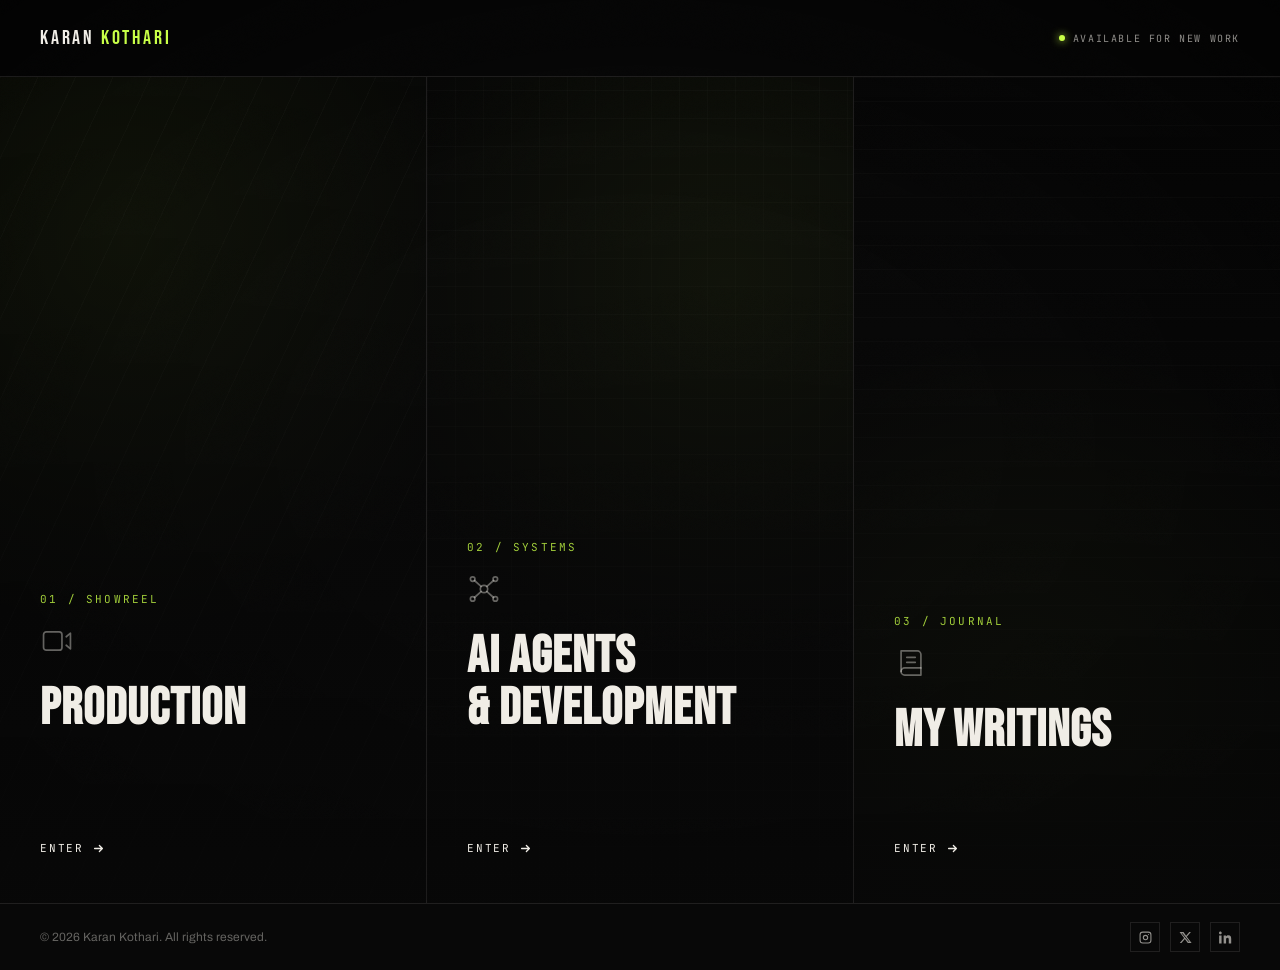
==== commit 86eae838: "Update site Aug 23 2026 20:18" ====
--- a/index.html
+++ b/index.html
@@ -1,2219 +1,255 @@
 <!DOCTYPE html>
 <html lang="en">
 <head>
-  <meta charset="UTF-8" />
-  <meta name="viewport" content="width=device-width, initial-scale=1.0" />
-  <title>Karan Kothari — Cinematic Content Production</title>
-  <link rel="preload" href="public/website-intro.mp4" as="video" type="video/mp4" />
-  <link rel="preconnect" href="https://fonts.googleapis.com" />
-  <link rel="preconnect" href="https://fonts.gstatic.com" crossorigin />
-  <link href="https://fonts.googleapis.com/css2?family=Bebas+Neue&family=Archivo:ital,wght@0,300;0,400;0,500;0,600;0,700;0,900;1,300;1,700&family=JetBrains+Mono:wght@400;500&display=swap" rel="stylesheet" />
-  <style>
-    *, *::before, *::after { margin: 0; padding: 0; box-sizing: border-box; }
-
-    :root {
-      --black:    #080808;
-      --black-2:  #0f0f0f;
-      --black-3:  #171717;
-      --black-4:  #202020;
-      --lime:     #C8FF47;
-      --lime-dk:  #9DC832;
-      --red:      #E8003D;
-      --white:    #F0EDE6;
-      --white-60: rgba(240,237,230,0.60);
-      --white-20: rgba(240,237,230,0.20);
-      --white-08: rgba(240,237,230,0.08);
-      --border:   rgba(240,237,230,0.10);
-      --disp: 'Bebas Neue', sans-serif;
-      --body: 'Archivo', sans-serif;
-      --mono: 'JetBrains Mono', monospace;
-    }
-
-    html { scroll-behavior: auto; } /* lenis handles smooth */
-
-    body {
-      background: var(--black);
-      color: var(--white);
-      font-family: var(--body);
-      font-size: 16px;
-      line-height: 1.6;
-      overflow-x: hidden;
-      cursor: none;
-    }
-
-    /* Film grain */
-    body::after {
-      content: '';
-      position: fixed; inset: 0;
-      background-image: url("data:image/svg+xml,%3Csvg xmlns='http://www.w3.org/2000/svg' width='300' height='300'%3E%3Cfilter id='n'%3E%3CfeTurbulence type='fractalNoise' baseFrequency='0.75' numOctaves='4' stitchTiles='stitch'/%3E%3C/filter%3E%3Crect width='300' height='300' filter='url(%23n)' opacity='1'/%3E%3C/svg%3E");
-      background-size: 200px 200px;
-      opacity: 0.025;
-      pointer-events: none;
-      z-index: 9000;
-    }
-
-    /* ── CUSTOM CURSOR ────────────────────────────── */
-    .c-dot {
-      position: fixed; top: 0; left: 0; z-index: 9999;
-      width: 8px; height: 8px; border-radius: 50%;
-      background: var(--lime); pointer-events: none;
-      transform: translate(-50%, -50%);
-      transition: width .2s, height .2s, background .2s, opacity .2s;
-      will-change: transform;
-    }
-    .c-ring {
-      position: fixed; top: 0; left: 0; z-index: 9998;
-      width: 36px; height: 36px; border-radius: 50%;
-      border: 1px solid rgba(200,255,71,.5); pointer-events: none;
-      transform: translate(-50%, -50%);
-      transition: width .35s cubic-bezier(.25,.46,.45,.94),
-                  height .35s cubic-bezier(.25,.46,.45,.94),
-                  border-color .2s, background .2s;
-      will-change: transform;
-    }
-    body.cursor-hover .c-dot { width: 0; height: 0; opacity: 0; }
-    body.cursor-hover .c-ring { width: 56px; height: 56px; border-color: var(--lime); background: rgba(200,255,71,.06); }
-    body.cursor-cta .c-dot { background: var(--black); }
-    body.cursor-cta .c-ring { background: var(--lime); border-color: var(--lime); width: 56px; height: 56px; }
-
-    /* ── SCROLL PROGRESS ──────────────────────────── */
-    .scroll-prog {
-      position: fixed; top: 0; left: 0; height: 2px; width: 0%;
-      background: linear-gradient(90deg, var(--lime), var(--lime-dk));
-      z-index: 9997; pointer-events: none;
-      transition: width .05s linear;
-    }
-
-    /* ── NAV ─────────────────────────────────────── */
-    nav {
-      position: fixed; top: 0; left: 0; right: 0; z-index: 800;
-      padding: 22px 56px;
-      display: flex; align-items: center; justify-content: space-between;
-      transition: background .35s, border-color .35s;
-      border-bottom: 1px solid transparent;
-    }
-    nav.scrolled {
-      background: rgba(8,8,8,.92);
-      backdrop-filter: blur(20px);
-      border-color: var(--border);
-    }
-    .nav-logo {
-      font-family: var(--disp);
-      font-size: 20px; letter-spacing: .14em;
-      color: var(--white); text-decoration: none; cursor: none;
-    }
-    .nav-logo span { color: var(--lime); }
-    .nav-links { display: flex; gap: 34px; list-style: none; }
-    .nav-links a {
-      font-size: 11px; font-weight: 600; letter-spacing: .12em;
-      text-transform: uppercase; color: var(--white-60);
-      text-decoration: none; transition: color .2s; cursor: none;
-      position: relative;
-    }
-    .nav-links a::after {
-      content: ''; position: absolute; bottom: -3px; left: 0; right: 0; height: 1px;
-      background: var(--lime); transform: scaleX(0); transform-origin: left;
-      transition: transform .3s;
-    }
-    .nav-links a.active, .nav-links a:hover { color: var(--white); }
-    .nav-links a.active::after, .nav-links a:hover::after { transform: scaleX(1); }
-    .nav-right { display: flex; align-items: center; gap: 20px; }
-    .nav-cta {
-      background: var(--lime); color: var(--black);
-      padding: 10px 22px; font-size: 11px; font-weight: 800;
-      letter-spacing: .1em; text-transform: uppercase;
-      text-decoration: none; transition: background .2s, transform .2s; cursor: none;
-    }
-    .nav-cta:hover { background: var(--white); transform: translateY(-1px); }
-
-    /* Hamburger */
-    .hamburger {
-      display: none; flex-direction: column; gap: 5px;
-      background: none; border: none; cursor: none; padding: 4px; z-index: 900;
-    }
-    .hamburger span {
-      display: block; width: 22px; height: 1.5px; background: var(--white);
-      transition: all .35s cubic-bezier(.77,0,.175,1);
-      transform-origin: center;
-    }
-    .hamburger.open span:nth-child(1) { transform: translateY(6.5px) rotate(45deg); }
-    .hamburger.open span:nth-child(2) { opacity: 0; transform: scaleX(0); }
-    .hamburger.open span:nth-child(3) { transform: translateY(-6.5px) rotate(-45deg); }
-
-    /* ── MOBILE MENU ──────────────────────────────── */
-    .mobile-menu {
-      position: fixed; inset: 0; z-index: 700;
-      background: var(--black);
-      display: flex; flex-direction: column; align-items: center; justify-content: center;
-      clip-path: inset(0 0 100% 0);
-      transition: clip-path .6s cubic-bezier(.77,0,.175,1);
-    }
-    .mobile-menu.open { clip-path: inset(0 0 0% 0); }
-    .mobile-nav { display: flex; flex-direction: column; align-items: center; gap: 8px; }
-    .mobile-link {
-      font-family: var(--disp); font-size: clamp(48px, 10vw, 80px); letter-spacing: .05em;
-      color: var(--white); text-decoration: none; cursor: none;
-      opacity: 0; transform: translateY(30px);
-      transition: color .2s, opacity .5s, transform .5s;
-      transition-delay: calc(var(--i) * .08s);
-    }
-    .mobile-menu.open .mobile-link { opacity: 1; transform: translateY(0); }
-    .mobile-link:hover { color: var(--lime); }
-    .mobile-cta-wrap { margin-top: 40px; opacity: 0; transform: translateY(20px); transition: opacity .5s .4s, transform .5s .4s; }
-    .mobile-menu.open .mobile-cta-wrap { opacity: 1; transform: translateY(0); }
-
-    /* ── HERO ────────────────────────────────────── */
-    .hero {
-      min-height: 100vh;
-      display: grid;
-      grid-template-columns: 1fr 1fr;
-      align-items: center;
-      padding: 120px 56px 80px;
-      position: relative;
-      overflow: hidden;
-    }
-    .hero-grid-bg {
-      position: absolute; inset: 0;
-      background-image: linear-gradient(var(--white-08) 1px, transparent 1px),
-                        linear-gradient(90deg, var(--white-08) 1px, transparent 1px);
-      background-size: 72px 72px;
-      opacity: .3;
-      will-change: transform;
-    }
-    .hero-glow {
-      position: absolute;
-      width: 700px; height: 700px;
-      top: -100px; left: -200px;
-      background: radial-gradient(circle, rgba(200,255,71,.07) 0%, transparent 65%);
-      pointer-events: none;
-      will-change: transform;
-    }
-    .hero-left { position: relative; z-index: 2; }
-    .hero-eyebrow { display: flex; align-items: center; gap: 12px; margin-bottom: 32px; opacity: 0; }
-    .eyebrow-line { width: 36px; height: 1px; background: var(--lime); }
-    .eyebrow-text { font-family: var(--mono); font-size: 10px; letter-spacing: .22em; text-transform: uppercase; color: var(--lime); }
-
-    /* Hero headline — word split */
-    .hero-h1 {
-      font-family: var(--disp);
-      font-size: clamp(64px, 8.5vw, 124px);
-      line-height: .92;
-      letter-spacing: .01em;
-      margin-bottom: 30px;
-    }
-    .hero-h1 .hl-main { display: block; color: var(--white); }
-    .hero-h1 .hl-story {
-      display: block;
-      font-family: var(--body);
-      font-style: italic;
-      font-weight: 900;
-      font-size: .54em;
-      color: var(--lime);
-      line-height: 1.0;
-      letter-spacing: -.01em;
-    }
-    .hero-h1 .hl-world { display: block; color: var(--white); }
-
-    .hero-sub {
-      max-width: 400px; font-size: 16px; font-weight: 300;
-      line-height: 1.7; color: var(--white-60); margin-bottom: 40px;
-      opacity: 0; transform: translateY(20px);
-    }
-    .hero-actions { display: flex; align-items: center; gap: 16px; flex-wrap: wrap; opacity: 0; transform: translateY(20px); }
-
-    .btn-lime {
-      background: var(--lime); color: var(--black);
-      padding: 14px 30px; font-size: 13px; font-weight: 800;
-      letter-spacing: .08em; text-transform: uppercase;
-      text-decoration: none; display: inline-flex; align-items: center; gap: 10px;
-      transition: all .2s; cursor: none; border: none;
-      position: relative; overflow: hidden;
-    }
-    .btn-lime::before {
-      content: ''; position: absolute; inset: 0;
-      background: var(--white);
-      transform: scaleX(0); transform-origin: left;
-      transition: transform .3s cubic-bezier(.77,0,.175,1);
-      z-index: 0;
-    }
-    .btn-lime:hover::before { transform: scaleX(1); }
-    .btn-lime > * { position: relative; z-index: 1; }
-    .btn-ghost {
-      color: var(--white); border: 1px solid var(--border);
-      padding: 14px 30px; font-size: 13px; font-weight: 500;
-      letter-spacing: .08em; text-transform: uppercase;
-      text-decoration: none; display: inline-flex; align-items: center; gap: 10px;
-      transition: all .2s; cursor: none;
-    }
-    .btn-ghost:hover { border-color: var(--white-60); background: var(--white-08); }
-
-    .hero-proof { margin-top: 52px; display: flex; align-items: center; gap: 18px; opacity: 0; transform: translateY(20px); }
-    .proof-avatars { display: flex; }
-    .proof-av {
-      width: 34px; height: 34px; border-radius: 50%;
-      border: 2px solid var(--black); background: var(--black-4);
-      margin-left: -8px; display: flex; align-items: center; justify-content: center;
-      font-size: 10px; font-weight: 800; color: var(--lime);
-    }
-    .proof-av:first-child { margin-left: 0; }
-    .proof-text { font-size: 13px; color: var(--white-60); }
-    .proof-text strong { display: block; color: var(--white); font-size: 14px; }
-
-    /* Hero right — reel */
-    .hero-right { position: relative; z-index: 2; display: flex; justify-content: center; opacity: 0; transform: translateX(40px); }
-    .reel-wrap { position: relative; width: 260px; }
-    .reel-frame {
-      width: 100%; aspect-ratio: 9/16;
-      background: var(--black-3); border: 1px solid var(--border);
-      position: relative; overflow: hidden;
-    }
-    .reel-canvas { position: absolute; inset: 0; width: 100%; height: 100%; }
-    .corner { position: absolute; width: 14px; height: 14px; border-color: var(--lime); border-style: solid; opacity: .7; pointer-events: none; z-index: 2; }
-    .corner.tl { top: 10px; left: 10px; border-width: 1px 0 0 1px; }
-    .corner.tr { top: 10px; right: 10px; border-width: 1px 1px 0 0; }
-    .corner.bl { bottom: 10px; left: 10px; border-width: 0 0 1px 1px; }
-    .corner.br { bottom: 10px; right: 10px; border-width: 0 1px 1px 0; }
-    .reel-chip { position: absolute; background: var(--black-3); border: 1px solid var(--border); padding: 8px 14px; white-space: nowrap; font-family: var(--mono); font-size: 10px; letter-spacing: .1em; color: var(--white-60); }
-    .chip-1 { top: 40px; right: -110px; }
-    .chip-2 { bottom: 80px; left: -120px; }
-    .chip-lime { color: var(--lime); border-color: rgba(200,255,71,.3); }
-
-    /* ── TICKER ──────────────────────────────────── */
-    .ticker-wrap { border-top: 1px solid var(--border); border-bottom: 1px solid var(--border); overflow: hidden; }
-    .ticker { padding: 20px 0; overflow: hidden; }
-    .ticker-track { display: flex; width: max-content; }
-    .ti { display: flex; align-items: center; gap: 16px; padding: 0 36px; white-space: nowrap; }
-    .ti-text { font-family: var(--disp); font-size: 16px; letter-spacing: .1em; color: var(--white-60); text-transform: uppercase; }
-    .ti-dot { width: 4px; height: 4px; border-radius: 50%; background: var(--lime); flex-shrink: 0; }
-    .ticker.rev-ticker .ti-text { color: rgba(232,0,61,.5); }
-    .ticker.rev-ticker .ti-dot { background: var(--red); }
-
-    /* ── STATS BAR ───────────────────────────────── */
-    .stats-bar {
-      display: grid; grid-template-columns: repeat(4, 1fr);
-      border-bottom: 1px solid var(--border);
-    }
-    .stat-item {
-      padding: 48px 40px;
-      border-right: 1px solid var(--border);
-      position: relative; overflow: hidden;
-      transition: background .3s;
-    }
-    .stat-item:last-child { border-right: none; }
-    .stat-item:hover { background: var(--black-3); }
-    .stat-item::before {
-      content: '';
-      position: absolute; bottom: 0; left: 0; right: 0; height: 2px;
-      background: var(--lime);
-      transform: scaleX(0); transform-origin: left;
-      transition: transform .5s;
-    }
-    .stat-item:hover::before { transform: scaleX(1); }
-    .stat-num {
-      font-family: var(--disp);
-      font-size: clamp(40px, 4vw, 64px);
-      color: var(--lime);
-      line-height: 1;
-      margin-bottom: 8px;
-      letter-spacing: .02em;
-    }
-    .stat-label {
-      font-family: var(--mono);
-      font-size: 10px;
-      letter-spacing: .18em;
-      text-transform: uppercase;
-      color: var(--white-60);
-    }
-
-    /* ── SECTION BASE ─────────────────────────────── */
-    section { padding: 100px 56px; }
-    .sec-label { display: flex; align-items: center; gap: 10px; margin-bottom: 14px; }
-    .sec-label-line { width: 24px; height: 1px; background: var(--lime); }
-    .sec-label-text { font-family: var(--mono); font-size: 10px; letter-spacing: .22em; text-transform: uppercase; color: var(--lime); }
-    .sec-h2 { font-family: var(--disp); font-size: clamp(52px, 6.5vw, 96px); line-height: .93; letter-spacing: .02em; }
-    .sec-h2 span { color: var(--lime); }
-    .sec-body { font-size: 15px; font-weight: 300; line-height: 1.75; color: var(--white-60); max-width: 480px; }
-
-    /* ── WORK — DRAG SCROLL ───────────────────────── */
-    #work { padding-bottom: 80px; }
-    .work-header {
-      display: flex; justify-content: space-between; align-items: flex-end;
-      flex-wrap: wrap; gap: 24px; margin-bottom: 56px;
-    }
-    .work-scroll-hint {
-      font-family: var(--mono); font-size: 10px; letter-spacing: .22em;
-      text-transform: uppercase; color: var(--white-20);
-      align-self: flex-end; padding-bottom: 6px;
-    }
-    .work-h-outer {
-      overflow-x: auto;
-      overflow-y: visible;
-      scroll-snap-type: x mandatory;
-      -webkit-overflow-scrolling: touch;
-      scrollbar-width: none;
-      cursor: grab;
-      padding-bottom: 8px;
-      margin: 0 -56px;
-      padding-left: 56px;
-    }
-    .work-h-outer::-webkit-scrollbar { display: none; }
-    .work-h-outer.dragging { cursor: grabbing; user-select: none; }
-    .work-h-track {
-      display: flex; align-items: flex-start; gap: 48px;
-      width: max-content; padding-right: 56px;
-    }
-    .work-cat-block { display: flex; flex-direction: column; gap: 20px; }
-    .work-cat-label {
-      font-family: var(--mono); font-size: 9px; letter-spacing: .24em;
-      text-transform: uppercase; color: var(--white-20);
-      display: flex; align-items: center; gap: 10px;
-    }
-    .work-cat-label::after { content: ''; flex: 1; height: 1px; background: var(--border); min-width: 40px; }
-    .work-cat-cards { display: flex; gap: 16px; }
-
-    /* ── VIDEO CARDS ──────────────────────────────── */
-    .vcard {
-      position: relative;
-      width: 200px;
-      aspect-ratio: 9/16;
-      overflow: hidden;
-      cursor: none;
-      border: 1px solid var(--border);
-      transition: border-color .35s, transform .35s;
-      background: var(--black-3);
-      flex-shrink: 0;
-    }
-    .vcard:hover { border-color: rgba(200,255,71,.45); transform: translateY(-8px); }
-    .vcard-bg {
-      position: absolute; inset: 0;
-      background-size: cover;
-      background-position: center;
-      background-color: var(--black-3);
-      transition: transform .6s cubic-bezier(.25,.46,.45,.94);
-    }
-    .vcard:hover .vcard-bg { transform: scale(1.06); }
-    .vcard-mask {
-      position: absolute; inset: 0;
-      background: linear-gradient(to bottom, rgba(0,0,0,.65) 0%, rgba(0,0,0,.1) 30%, rgba(0,0,0,.1) 60%, rgba(0,0,0,.72) 100%);
-      transition: background .3s;
-    }
-    .vcard:hover .vcard-mask { background: linear-gradient(to bottom, rgba(0,0,0,.45) 0%, rgba(0,0,0,.05) 40%, rgba(0,0,0,.45) 100%); }
-    .vcard-play {
-      position: absolute; top: 50%; left: 50%;
-      transform: translate(-50%, -50%);
-      width: 52px; height: 52px; border-radius: 50%;
-      border: 1.5px solid rgba(255,255,255,.6);
-      display: flex; align-items: center; justify-content: center;
-      backdrop-filter: blur(6px);
-      background: rgba(255,255,255,.08);
-      transition: all .3s;
-    }
-    .vcard:hover .vcard-play { background: var(--lime); border-color: var(--lime); transform: translate(-50%, -50%) scale(1.12); }
-    .vcard-play svg { width: 16px; height: 16px; fill: rgba(255,255,255,.9); margin-left: 3px; transition: fill .2s; }
-    .vcard:hover .vcard-play svg { fill: var(--black); }
-    .vcard-num {
-      position: absolute; bottom: 14px; left: 16px;
-      font-family: var(--mono); font-size: 9px; letter-spacing: .18em;
-      color: rgba(255,255,255,.45); text-transform: uppercase;
-    }
-    .vcard-bg.loading {
-      background: linear-gradient(90deg, var(--black-3) 25%, var(--black-4) 50%, var(--black-3) 75%);
-      background-size: 200% 100%; animation: shimmer 1.5s infinite;
-    }
-    @keyframes shimmer { 0% { background-position: 200% 0; } 100% { background-position: -200% 0; } }
-    .vcard-c { position: absolute; width: 12px; height: 12px; border-color: rgba(200,255,71,.55); border-style: solid; }
-    .vcard-c.tl { top: 8px; left: 8px; border-width: 1px 0 0 1px; }
-    .vcard-c.tr { top: 8px; right: 8px; border-width: 1px 1px 0 0; }
-    .vcard-c.bl { bottom: 8px; left: 8px; border-width: 0 0 1px 1px; }
-    .vcard-c.br { bottom: 8px; right: 8px; border-width: 0 1px 1px 0; }
-
-    /* ── FEATURED BRAND ADS ───────────────────────── */
-    #brand-ad { padding-bottom: 80px; }
-    .brandad-wrap { display: grid; grid-template-columns: repeat(3, 1fr); gap: 24px; margin-top: 8px; }
-    .brandad-wrap-2 { margin-top: 24px; }
-    .brandad-card {
-      position: relative;
-      width: 100%;
-      aspect-ratio: 16/9;
-      overflow: hidden;
-      cursor: none;
-      border: 1px solid var(--border);
-      background: var(--black-3);
-      transition: border-color .35s, transform .35s;
-    }
-    .brandad-card:hover { border-color: rgba(200,255,71,.45); transform: translateY(-6px); }
-    .brandad-img {
-      position: absolute; inset: 0; width: 100%; height: 100%;
-      object-fit: cover; display: block;
-      transition: transform .6s cubic-bezier(.25,.46,.45,.94);
-    }
-    .brandad-card:hover .brandad-img { transform: scale(1.04); }
-    .brandad-play { width: 68px; height: 68px; }
-    .brandad-play svg { width: 20px; height: 20px; }
-    .brandad-label {
-      position: absolute; bottom: 16px; left: 20px;
-      font-family: var(--mono); font-size: 9px; letter-spacing: .18em;
-      color: rgba(255,255,255,.55); text-transform: uppercase;
-    }
-
-    /* ── SERVICES ─────────────────────────────────── */
-    #services { background: var(--black-2); }
-    .svc-layout { display: grid; grid-template-columns: 1fr 1fr; gap: 80px; align-items: start; margin-top: 60px; }
-    .svc-list { border-top: 1px solid var(--border); }
-    .svc-item {
-      border-bottom: 1px solid var(--border); padding: 26px 0; display: flex; gap: 20px;
-      cursor: none; transition: padding .25s;
-    }
-    .svc-item:hover { padding-left: 10px; }
-    .svc-num { font-family: var(--mono); font-size: 10px; color: var(--lime); letter-spacing: .05em; padding-top: 5px; flex-shrink: 0; }
-    .svc-info h3 { font-family: var(--disp); font-size: 26px; letter-spacing: .04em; margin-bottom: 5px; transition: color .2s; }
-    .svc-item:hover .svc-info h3 { color: var(--lime); }
-    .svc-info p { font-size: 13px; color: var(--white-60); line-height: 1.65; }
-    .svc-arrow { margin-left: auto; color: var(--lime); opacity: 0; padding-top: 4px; font-size: 17px; transition: all .25s; }
-    .svc-item:hover .svc-arrow { opacity: 1; transform: translateX(4px); }
-
-    /* YouTube thumbnail carousel */
-    .svc-visual { position: sticky; top: 110px; }
-    .yt-carousel { background: var(--black-3); border: 1px solid var(--border); overflow: hidden; }
-    .yt-viewport { overflow: hidden; position: relative; }
-    .yt-track { display: flex; transition: transform .5s cubic-bezier(.4,0,.2,1); }
-    .yt-slide {
-      flex: 0 0 100%; aspect-ratio: 16/9; position: relative;
-      display: block; overflow: hidden; text-decoration: none;
-    }
-    .yt-slide img { width: 100%; height: 100%; object-fit: cover; display: block; transition: transform .5s; }
-    .yt-slide:hover img { transform: scale(1.04); }
-    .yt-slide-ov {
-      position: absolute; inset: 0; background: rgba(0,0,0,.38);
-      display: flex; flex-direction: column; align-items: center; justify-content: center; gap: 10px;
-      transition: background .3s;
-    }
-    .yt-slide:hover .yt-slide-ov { background: rgba(0,0,0,.2); }
-    .yt-pb {
-      width: 56px; height: 56px; background: var(--lime); border-radius: 50%;
-      display: flex; align-items: center; justify-content: center; transition: transform .2s;
-    }
-    .yt-slide:hover .yt-pb { transform: scale(1.1); }
-    .yt-pb svg { width: 20px; height: 20px; fill: var(--black); margin-left: 3px; }
-    .yt-slide-label { font-family: var(--mono); font-size: 9px; letter-spacing: .16em; text-transform: uppercase; color: rgba(255,255,255,.8); background: rgba(0,0,0,.5); padding: 5px 12px; }
-    .yt-controls { display: flex; align-items: center; justify-content: space-between; padding: 12px 16px; border-top: 1px solid var(--border); background: var(--black-4); }
-    .yt-label { font-family: var(--mono); font-size: 10px; letter-spacing: .14em; color: var(--white-60); text-transform: uppercase; }
-    .yt-dots { display: flex; gap: 6px; }
-    .yt-dot { width: 6px; height: 6px; border-radius: 50%; background: var(--border); border: none; cursor: none; transition: background .2s; padding: 0; }
-    .yt-dot.active { background: var(--lime); }
-    .yt-arrows { display: flex; gap: 8px; }
-    .yt-arr { width: 28px; height: 28px; border: 1px solid var(--border); background: none; color: var(--white-60); cursor: none; font-size: 13px; display: flex; align-items: center; justify-content: center; transition: all .2s; }
-    .yt-arr:hover { border-color: var(--lime); color: var(--lime); }
-
-    /* ── PROCESS ──────────────────────────────────── */
-    #process { background: var(--black); }
-    .proc-header { display: flex; justify-content: space-between; align-items: flex-end; flex-wrap: wrap; gap: 24px; margin-bottom: 64px; }
-    .proc-grid { display: grid; grid-template-columns: repeat(4, 1fr); gap: 3px; }
-    .proc-step {
-      background: var(--black-3); padding: 34px 26px;
-      position: relative; overflow: hidden; transition: background .3s;
-    }
-    .proc-step::before {
-      content: ''; position: absolute; top: 0; left: 0; right: 0; height: 2px;
-      background: linear-gradient(90deg, var(--lime), var(--red));
-      transform: scaleX(0); transform-origin: left; transition: transform .5s;
-    }
-    .proc-step:hover::before { transform: scaleX(1); }
-    .proc-step:hover { background: var(--black-4); }
-    .proc-big-num {
-      font-family: var(--disp); font-size: 80px; color: rgba(200,255,71,.04);
-      line-height: 1; position: absolute; top: 10px; right: 12px; letter-spacing: 0;
-      transition: color .5s;
-    }
-    .proc-step:hover .proc-big-num { color: rgba(200,255,71,.1); }
-    .proc-icon { width: 38px; height: 38px; border: 1px solid var(--border); display: flex; align-items: center; justify-content: center; margin-bottom: 18px; transition: border-color .2s; }
-    .proc-step:hover .proc-icon { border-color: var(--lime); }
-    .proc-icon svg { width: 16px; height: 16px; stroke: var(--lime); fill: none; stroke-width: 1.5; stroke-linecap: round; stroke-linejoin: round; }
-    .proc-step h3 { font-family: var(--disp); font-size: 22px; letter-spacing: .04em; margin-bottom: 10px; }
-    .proc-step p { font-size: 13px; color: var(--white-60); line-height: 1.65; }
-
-    /* ── TESTIMONIALS ─────────────────────────────── */
-    #testimonials { background: var(--black-2); }
-    .tgrid { display: grid; grid-template-columns: 1fr 1fr; gap: 3px; margin-top: 56px; }
-    .tcard { background: var(--black-3); padding: 42px 38px; }
-    .tcard.hero-t { grid-row: span 2; background: var(--lime); }
-    .tcard.hero-t .tstars, .tcard.hero-t .tname { color: var(--black); }
-    .tcard.hero-t .ttext { color: rgba(0,0,0,.78); font-size: 20px; line-height: 1.55; }
-    .tcard.hero-t .tauthor { color: rgba(0,0,0,.55); }
-    .tcard.hero-t .tdivider { background: rgba(0,0,0,.18); }
-    .tcard.hero-t .ttext::before { content: '\201C'; display: block; font-family: Georgia, serif; font-style: normal; font-size: 90px; line-height: .7; color: rgba(0,0,0,.15); margin-bottom: 12px; }
-    .tstars { color: var(--lime); font-size: 13px; letter-spacing: 2px; margin-bottom: 18px; }
-    .ttext { font-size: 15px; font-style: italic; font-weight: 300; line-height: 1.72; color: var(--white); margin-bottom: 24px; }
-    .tdivider { width: 24px; height: 1px; background: var(--border); margin-bottom: 16px; }
-    .tauthor { font-size: 11px; color: var(--white-60); text-transform: uppercase; letter-spacing: .1em; }
-    .tname { font-size: 13px; font-weight: 700; color: var(--white); letter-spacing: .05em; }
-
-    /* ── FAQ ──────────────────────────────────────── */
-    #faq { background: var(--black-2); }
-    .faq-layout { display: grid; grid-template-columns: 1fr 2fr; gap: 80px; margin-top: 56px; }
-    .faq-list { border-top: 1px solid var(--border); }
-    .faq-item { border-bottom: 1px solid var(--border); }
-    .faq-q { padding: 22px 0; display: flex; justify-content: space-between; align-items: center; cursor: none; font-size: 15px; font-weight: 500; gap: 20px; transition: color .2s; list-style: none; user-select: none; }
-    .faq-q:hover { color: var(--lime); }
-    .faq-plus { width: 22px; height: 22px; flex-shrink: 0; border: 1px solid var(--border); display: flex; align-items: center; justify-content: center; font-size: 14px; transition: all .3s; }
-    .faq-item.open .faq-plus { background: var(--lime); border-color: var(--lime); color: var(--black); transform: rotate(45deg); }
-    .faq-ans { max-height: 0; overflow: hidden; transition: max-height .4s ease; }
-    .faq-ans-inner { padding-bottom: 22px; font-size: 14px; color: var(--white-60); line-height: 1.72; }
-    .faq-item.open .faq-ans { max-height: 280px; }
-
-    /* ── CTA ──────────────────────────────────────── */
-    #contact { background: var(--black); padding: 100px 56px; }
-    .cta-box { background: var(--black-3); border: 1px solid var(--border); padding: 80px 72px; position: relative; overflow: hidden; }
-    .cta-box::before { content: ''; position: absolute; top: -120px; right: -120px; width: 500px; height: 500px; background: radial-gradient(circle, rgba(200,255,71,.07) 0%, transparent 68%); pointer-events: none; }
-    .cta-box::after { content: ''; position: absolute; bottom: -80px; left: -80px; width: 400px; height: 400px; background: radial-gradient(circle, rgba(232,0,61,.04) 0%, transparent 70%); pointer-events: none; }
-    .cta-corner { position: absolute; width: 18px; height: 18px; border-color: var(--lime); border-style: solid; opacity: .5; transition: opacity .3s; }
-    .cta-box:hover .cta-corner { opacity: 1; }
-    .cta-corner.tl { top: 20px; left: 20px; border-width: 1px 0 0 1px; }
-    .cta-corner.tr { top: 20px; right: 20px; border-width: 1px 1px 0 0; }
-    .cta-corner.bl { bottom: 20px; left: 20px; border-width: 0 0 1px 1px; }
-    .cta-corner.br { bottom: 20px; right: 20px; border-width: 0 1px 1px 0; }
-    .cta-eyebrow { font-family: var(--mono); font-size: 10px; letter-spacing: .22em; text-transform: uppercase; color: var(--lime); margin-bottom: 20px; }
-    .cta-h2 { font-family: var(--disp); font-size: clamp(56px, 8vw, 118px); line-height: .88; letter-spacing: .015em; margin-bottom: 32px; overflow: hidden; }
-    .cta-h2 .cta-line { display: block; overflow: hidden; }
-    .cta-h2 .cta-word { display: inline-block; transform: translateY(110%); }
-    .cta-h2 span { color: var(--lime); }
-    .cta-sub { font-size: 16px; font-weight: 300; line-height: 1.7; color: var(--white-60); max-width: 400px; margin-bottom: 40px; }
-
-    /* ── FOOTER ───────────────────────────────────── */
-    footer { background: var(--black-2); border-top: 1px solid var(--border); padding: 60px 56px 36px; }
-    .foot-top { display: grid; grid-template-columns: 2fr 1fr 1fr; gap: 56px; margin-bottom: 56px; }
-    .foot-logo { font-family: var(--disp); font-size: 26px; letter-spacing: .12em; margin-bottom: 12px; }
-    .foot-logo span { color: var(--lime); }
-    .foot-tag { font-size: 13px; color: var(--white-60); line-height: 1.6; max-width: 270px; margin-bottom: 22px; }
-    .foot-socials { display: flex; gap: 10px; }
-    .fsocial { width: 34px; height: 34px; border: 1px solid var(--border); display: flex; align-items: center; justify-content: center; color: var(--white-60); text-decoration: none; font-size: 13px; transition: all .2s; cursor: none; }
-    .fsocial:hover { background: var(--lime); color: var(--black); border-color: var(--lime); }
-    .foot-col-title { font-family: var(--mono); font-size: 10px; letter-spacing: .2em; text-transform: uppercase; color: var(--lime); margin-bottom: 18px; }
-    .foot-links { list-style: none; display: flex; flex-direction: column; gap: 9px; }
-    .foot-links a { font-size: 13px; color: var(--white-60); text-decoration: none; transition: color .2s; cursor: none; }
-    .foot-links a:hover { color: var(--white); }
-    .foot-bot { border-top: 1px solid var(--border); padding-top: 26px; display: flex; justify-content: space-between; align-items: center; }
-    .foot-copy { font-size: 12px; color: var(--white-60); }
-    .foot-status { display: flex; align-items: center; gap: 8px; font-family: var(--mono); font-size: 10px; color: var(--white-60); }
-    .status-dot { width: 6px; height: 6px; border-radius: 50%; background: var(--lime); animation: blink 2s ease-in-out infinite; }
-    @keyframes blink { 0%,100% { opacity:1; } 50% { opacity:.2; } }
-
-    /* ── VIDEO MODAL ──────────────────────────────── */
-    .vmodal {
-      position: fixed; inset: 0; z-index: 2000;
-      background: rgba(0,0,0,.95);
-      backdrop-filter: blur(16px);
-      display: flex; align-items: center; justify-content: center;
-      opacity: 0; pointer-events: none;
-      transition: opacity .35s;
-    }
-    .vmodal.open { opacity: 1; pointer-events: all; }
-    .vmodal-box { position: relative; width: min(400px, 86vw); }
-    .vmodal-box.wide { width: min(900px, 90vw); }
-    .vmodal-frame { aspect-ratio: 9/16; width: 100%; position: relative; border: 1px solid var(--border); background: var(--black-3); }
-    .vmodal-frame.wide { aspect-ratio: 16/9; }
-    .vmodal-frame iframe { position: absolute; inset: 0; width: 100%; height: 100%; border: none; }
-    .vmodal-close {
-      position: absolute; top: -46px; right: 0; width: 36px; height: 36px;
-      background: var(--black-3); border: 1px solid var(--border); color: var(--white);
-      font-size: 22px; cursor: none; display: flex; align-items: center; justify-content: center;
-      transition: all .2s; line-height: 1;
-    }
-    .vmodal-close:hover { background: var(--lime); color: var(--black); border-color: var(--lime); }
-    .vmodal-esc { position: absolute; bottom: -36px; left: 50%; transform: translateX(-50%); font-family: var(--mono); font-size: 10px; letter-spacing: .16em; color: rgba(255,255,255,.3); text-transform: uppercase; white-space: nowrap; }
-
-    /* ── MOUSE SPOTLIGHT ─────────────────────────── */
-    .mouse-spotlight {
-      position: fixed; inset: 0; z-index: 1; pointer-events: none;
-      background: radial-gradient(700px circle at var(--mx, 50%) var(--my, 50%),
-        rgba(200,255,71,0.045), transparent 42%);
-      transition: background 0.05s;
-    }
-
-    /* ── HERO PARTICLE CANVAS ────────────────────── */
-    .hero-particles {
-      position: absolute; inset: 0; z-index: 0;
-      width: 100%; height: 100%;
-      pointer-events: none; opacity: 0.65;
-    }
-
-    /* ── 3D TILT CARDS ───────────────────────────── */
-    .vcard {
-      transform-style: preserve-3d;
-      transition: border-color .35s, box-shadow .35s;
-    }
-    .vcard:hover {
-      border-color: rgba(200,255,71,.45);
-      box-shadow: 0 20px 60px rgba(200,255,71,.08), 0 0 0 1px rgba(200,255,71,.15);
-      transform: none; /* JS handles 3D transform */
-    }
-    .vcard .vcard-shine {
-      position: absolute; inset: 0; z-index: 10; pointer-events: none;
-      background: radial-gradient(circle at var(--sx,50%) var(--sy,50%),
-        rgba(255,255,255,0.06) 0%, transparent 60%);
-      opacity: 0; transition: opacity .3s;
-    }
-    .vcard:hover .vcard-shine { opacity: 1; }
-
-    /* ── SCROLL TO TOP ────────────────────────────── */
-    .scroll-top {
-      position: fixed; bottom: 36px; right: 36px; z-index: 800;
-      width: 44px; height: 44px;
-      background: var(--lime); color: var(--black);
-      display: flex; align-items: center; justify-content: center;
-      border: none; cursor: none;
-      opacity: 0; transform: translateY(12px);
-      transition: opacity .3s, transform .3s, background .2s;
-    }
-    .scroll-top.visible { opacity: 1; transform: translateY(0); }
-    .scroll-top:hover { background: var(--white); }
-    .scroll-top svg { width: 16px; height: 16px; stroke: currentColor; fill: none; stroke-width: 2; stroke-linecap: round; stroke-linejoin: round; }
-
-    /* ── REVEAL ANIMATIONS ────────────────────────── */
-    .rev { opacity: 0; transform: translateY(22px); transition: opacity .65s ease, transform .65s ease; }
-    .rev.in { opacity: 1; transform: translateY(0); }
-    .d1 { transition-delay: .1s; } .d2 { transition-delay: .2s; }
-    .d3 { transition-delay: .3s; } .d4 { transition-delay: .4s; }
-
-    /* ── STATS GOLD ───────────────────────────────── */
-    .stat-gold { color: #FFD700 !important; }
-    .stat-stars { color: #FFD700; font-size: .65em; letter-spacing: 2px; display: block; margin-top: 4px; }
-
-    /* ── RESPONSIVE ───────────────────────────────── */
-    @media (max-width: 1080px) {
-      .hero { grid-template-columns: 1fr; }
-      .hero-right { display: none; }
-      .proc-grid { grid-template-columns: repeat(2,1fr); }
-      .stats-bar { grid-template-columns: repeat(2,1fr); }
-      .stat-item:nth-child(2) { border-right: none; }
-    }
-    @media (max-width: 860px) {
-      section { padding: 72px 28px; }
-      nav { padding: 16px 24px; }
-      .nav-links, .nav-cta { display: none; }
-      .hamburger { display: flex; }
-      .hero { padding: 100px 28px 72px; }
-      .svc-layout { grid-template-columns: 1fr; }
-      .svc-visual { position: static; }
-      .tgrid { grid-template-columns: 1fr; }
-      .tcard.hero-t { grid-row: span 1; }
-      .faq-layout { grid-template-columns: 1fr; }
-      .foot-top { grid-template-columns: 1fr; gap: 32px; }
-      #contact { padding: 72px 28px; }
-      .cta-box { padding: 44px 32px; }
-      footer { padding: 56px 28px 32px; }
-      .stats-bar { grid-template-columns: repeat(2,1fr); }
-      .work-h-outer { overflow-x: auto; -webkit-overflow-scrolling: touch; scroll-snap-type: x mandatory; scrollbar-width: none; }
-      .work-h-outer::-webkit-scrollbar { display: none; }
-      .work-h-track { padding: 0 28px 0 0; }
-      .vcard { width: 160px; }
-      .brandad-wrap { grid-template-columns: 1fr; }
-    }
-    @media (max-width: 600px) {
-      .proc-grid { grid-template-columns: 1fr; }
-      .stats-bar { grid-template-columns: repeat(2,1fr); }
-      .scroll-top { bottom: 24px; right: 24px; }
-    }
-
-    /* ═══ INTRO VIDEO OVERLAY ═══════════════════════ */
-    #introOverlay {
-      position: fixed; inset: 0; z-index: 20000;
-      background: var(--black);
-      display: flex; align-items: center; justify-content: center;
-      opacity: 1;
-      transition: opacity 1.1s cubic-bezier(.4,0,.2,1), visibility 0s linear 1.1s;
-    }
-    #introOverlay video {
-      width: 100%; height: 100%; object-fit: cover;
-      opacity: 0; transition: opacity .5s ease;
-    }
-    #introOverlay video.playing { opacity: 1; }
-    #introOverlay.intro-done { opacity: 0; visibility: hidden; pointer-events: none; }
-    #introOverlay.intro-fast { transition: opacity .45s ease, visibility 0s linear .45s; }
-    /* Glitch-out: overlay slices away in stepped cuts, revealing the site */
-    #introOverlay.intro-glitch {
-      pointer-events: none;
-      animation: introOut .65s steps(1, end) forwards;
-    }
-    #introOverlay.intro-glitch video {
-      animation: introVidGlitch .65s steps(1, end) forwards;
-    }
-    @keyframes introOut {
-      0%   { opacity: 1;   clip-path: inset(0 0 0 0); }
-      12%  { opacity: .92; clip-path: inset(4% 0 6% 0); }
-      25%  { opacity: .85; clip-path: inset(0 0 42% 0); }
-      38%  { opacity: .7;  clip-path: inset(38% 0 8% 0); }
-      52%  { opacity: .75; clip-path: inset(8% 0 58% 0); }
-      66%  { opacity: .45; clip-path: inset(62% 0 4% 0); }
-      80%  { opacity: .25; clip-path: inset(20% 0 34% 0); }
-      100% { opacity: 0;   clip-path: inset(0 0 0 0); visibility: hidden; }
-    }
-    @keyframes introVidGlitch {
-      0%   { transform: none; filter: none; }
-      12%  { transform: translate(-14px, 4px) scale(1.03); filter: hue-rotate(25deg) saturate(1.9) contrast(1.25); }
-      25%  { transform: translate(10px, -6px); filter: drop-shadow(4px 0 rgba(255,0,64,.85)) drop-shadow(-4px 0 rgba(0,255,255,.85)); }
-      38%  { transform: translate(-7px, 9px) scale(.99); filter: invert(.09) saturate(2.2); }
-      52%  { transform: translate(13px, -3px) scale(1.02); filter: hue-rotate(-45deg) contrast(1.5); }
-      66%  { transform: translate(-4px, 2px); filter: drop-shadow(-5px 0 rgba(255,0,64,.75)) drop-shadow(5px 0 rgba(0,255,255,.75)); }
-      80%  { transform: translate(6px, -1px); filter: saturate(.3) brightness(1.6); }
-      100% { transform: none; filter: none; opacity: 0; }
-    }
-    .intro-sound {
-      position: absolute; bottom: 24px; right: 24px; z-index: 2;
-      width: 38px; height: 38px; border-radius: 50%; padding: 0;
-      display: none; align-items: center; justify-content: center;
-      color: rgba(255,255,255,.8); background: rgba(0,0,0,.4);
-      border: 1px solid rgba(255,255,255,.3); cursor: pointer; backdrop-filter: blur(6px);
-      transition: color .25s, border-color .25s;
-    }
-    .intro-sound.show { display: flex; }
-    .intro-sound:hover { color: #fff; border-color: rgba(255,255,255,.65); }
-    html.intro-lock, html.intro-lock body { overflow: hidden; height: 100%; }
-  </style>
+<meta charset="UTF-8" />
+<meta name="viewport" content="width=device-width, initial-scale=1.0" />
+<title>Karan Kothari</title>
+<meta name="description" content="Karan Kothari — Production, AI Agents, and Writings." />
+<link rel="preconnect" href="https://fonts.googleapis.com" />
+<link rel="preconnect" href="https://fonts.gstatic.com" crossorigin />
+<link href="https://fonts.googleapis.com/css2?family=Bebas+Neue&family=Archivo:ital,wght@0,300;0,400;0,500;0,600;0,700;0,900;1,300&family=JetBrains+Mono:wght@400;500&display=swap" rel="stylesheet" />
+<style>
+  *, *::before, *::after { margin: 0; padding: 0; box-sizing: border-box; }
+
+  :root {
+    --black:    #080808;
+    --black-2:  #0f0f0f;
+    --lime:     #C8FF47;
+    --red:      #E8003D;
+    --white:    #F0EDE6;
+    --white-60: rgba(240,237,230,0.60);
+    --white-40: rgba(240,237,230,0.40);
+    --white-20: rgba(240,237,230,0.20);
+    --border:   rgba(240,237,230,0.10);
+    --disp: 'Bebas Neue', sans-serif;
+    --body: 'Archivo', sans-serif;
+    --mono: 'JetBrains Mono', monospace;
+  }
+
+  html { background: var(--black); overflow-x: hidden; }
+  body {
+    background: var(--black);
+    color: var(--white);
+    font-family: var(--body);
+    min-height: 100vh;
+    display: flex;
+    flex-direction: column;
+  }
+
+  /* grain */
+  body::before {
+    content: '';
+    position: fixed; inset: 0; z-index: 1; pointer-events: none;
+    opacity: .025; mix-blend-mode: overlay;
+    background-image: url("data:image/svg+xml,%3Csvg xmlns='http://www.w3.org/2000/svg' width='300' height='300'%3E%3Cfilter id='n'%3E%3CfeTurbulence type='fractalNoise' baseFrequency='0.75' numOctaves='4' stitchTiles='stitch'/%3E%3C/filter%3E%3Crect width='300' height='300' filter='url(%23n)'/%3E%3C/svg%3E");
+    background-size: 200px 200px;
+  }
+  /* vignette */
+  body::after {
+    content: '';
+    position: fixed; inset: 0; z-index: 1; pointer-events: none;
+    background: radial-gradient(ellipse at center, transparent 40%, rgba(0,0,0,.65) 100%);
+  }
+
+  header {
+    position: relative; z-index: 5;
+    display: flex; align-items: center; justify-content: space-between;
+    padding: 26px 40px;
+    border-bottom: 1px solid var(--border);
+  }
+  .logo { font-family: var(--disp); font-size: 20px; letter-spacing: .14em; color: var(--white); text-decoration: none; }
+  .logo span { color: var(--lime); }
+  header .hdr-cta {
+    font-family: var(--mono); font-size: 10px; letter-spacing: .16em; text-transform: uppercase;
+    color: var(--white-60); text-decoration: none; transition: color .2s;
+    display: flex; align-items: center; gap: 8px;
+  }
+  header .hdr-cta:hover { color: var(--lime); }
+  header .hdr-cta .dot { width: 6px; height: 6px; border-radius: 50%; background: var(--lime); box-shadow: 0 0 8px var(--lime); }
+
+  main {
+    position: relative; z-index: 5;
+    flex: 1;
+    display: flex;
+  }
+
+  .panels { display: flex; width: 100%; min-height: calc(100vh - 74px); }
+
+  .panel {
+    position: relative;
+    flex: 1;
+    display: flex; flex-direction: column; justify-content: flex-end;
+    padding: 48px 40px;
+    text-decoration: none;
+    color: var(--white);
+    border-right: 1px solid var(--border);
+    overflow: hidden;
+    transition: flex .6s cubic-bezier(.4,0,.2,1), background .5s ease;
+    cursor: pointer;
+  }
+  .panel:last-child { border-right: none; }
+  .panels:hover .panel { flex: 0.85; }
+  .panels:hover .panel:hover { flex: 1.45; }
+
+  .panel-bg {
+    position: absolute; inset: 0; z-index: 0;
+    opacity: .5; transition: opacity .5s ease, transform .8s ease;
+  }
+  .panel:hover .panel-bg { opacity: .85; transform: scale(1.06); }
+
+  .panel-scrim {
+    position: absolute; inset: 0; z-index: 1;
+    background: linear-gradient(180deg, rgba(8,8,8,.15) 0%, rgba(8,8,8,.55) 55%, rgba(8,8,8,.92) 100%);
+  }
+
+  .panel-content { position: relative; z-index: 2; }
+
+  .panel-idx {
+    font-family: var(--mono); font-size: 11px; letter-spacing: .2em;
+    color: var(--lime); margin-bottom: 18px;
+    opacity: .8;
+  }
+  .panel-icon { margin-bottom: 22px; color: var(--white-40); transition: color .4s ease; }
+  .panel:hover .panel-icon { color: var(--lime); }
+  .panel-icon svg { width: 34px; height: 34px; stroke-width: 1.2; }
+
+  .panel-title {
+    font-family: var(--disp);
+    font-size: clamp(30px, 4.2vw, 52px);
+    letter-spacing: .02em;
+    line-height: 1;
+    margin-bottom: 14px;
+  }
+  .panel-desc {
+    font-size: 14px; line-height: 1.6; color: var(--white-60);
+    max-width: 320px; margin-bottom: 22px;
+    opacity: 0; transform: translateY(6px);
+    transition: opacity .35s ease, transform .35s ease;
+  }
+  .panel:hover .panel-desc { opacity: 1; transform: translateY(0); }
+
+  .panel-enter {
+    display: inline-flex; align-items: center; gap: 8px;
+    font-family: var(--mono); font-size: 11px; letter-spacing: .16em; text-transform: uppercase;
+    color: var(--white);
+  }
+  .panel-enter svg { width: 13px; height: 13px; transition: transform .3s ease; }
+  .panel:hover .panel-enter svg { transform: translateX(4px); }
+
+  /* thin animated scan line accent */
+  .panel-line {
+    position: absolute; left: 0; right: 0; bottom: 0; height: 2px; z-index: 2;
+    background: var(--lime);
+    transform: scaleX(0); transform-origin: left;
+    transition: transform .5s ease;
+  }
+  .panel:hover .panel-line { transform: scaleX(1); }
+
+  footer {
+    position: relative; z-index: 5;
+    border-top: 1px solid var(--border);
+    padding: 18px 40px;
+    display: flex; align-items: center; justify-content: space-between;
+    font-size: 12px; color: var(--white-40);
+  }
+  .foot-socials { display: flex; gap: 10px; }
+  .fsocial {
+    width: 30px; height: 30px; border: 1px solid var(--border);
+    display: flex; align-items: center; justify-content: center;
+    color: var(--white-60); text-decoration: none; transition: all .2s;
+  }
+  .fsocial:hover { background: var(--lime); color: var(--black); border-color: var(--lime); }
+  .fsocial svg { width: 13px; height: 13px; }
+
+  @media (max-width: 860px) {
+    header { padding: 20px 22px; }
+    .panels { flex-direction: column; }
+    .panel { flex: none !important; border-right: none; border-bottom: 1px solid var(--border); min-height: 220px; padding: 32px 24px; }
+    .panels:hover .panel:hover { flex: none !important; }
+    .panel-desc { opacity: 1; transform: none; }
+    footer { flex-direction: column; gap: 12px; padding: 20px 22px; text-align: center; }
+  }
+</style>
 </head>
 <body>
 
-<!-- ═══ INTRO VIDEO ════════════════════════════════ -->
-<div id="introOverlay" aria-hidden="true">
-  <video id="introVideo" src="public/website-intro.mp4" playsinline preload="auto"></video>
-  <button class="intro-sound" id="introSound" aria-label="Play with sound">
-    <svg width="16" height="16" viewBox="0 0 24 24" fill="none" stroke="currentColor" stroke-width="2" stroke-linecap="round" stroke-linejoin="round">
-      <polygon points="11 5 6 9 2 9 2 15 6 15 11 19 11 5" fill="currentColor" stroke="none"/>
-      <line x1="23" y1="9" x2="17" y2="15"/><line x1="17" y1="9" x2="23" y2="15"/>
-    </svg>
-  </button>
-</div>
-<script>
-(function() {
-  const overlay = document.getElementById('introOverlay');
-  const video   = document.getElementById('introVideo');
-
-  window.__introActive = true;
-  document.documentElement.classList.add('intro-lock');
-
-  let finished = false;
-  function finish(fast, reason) {
-    if (finished) return;
-    finished = true;
-    console.log('[intro] finished — reason:', reason || 'n/a', '| t=', video.currentTime.toFixed(2) + 's');
-    if (fast) { overlay.classList.add('intro-fast', 'intro-done'); }
-    else { overlay.classList.add('intro-glitch'); }
-    document.documentElement.classList.remove('intro-lock');
-    window.__introActive = false;
-    // Kick off the hero entrance the moment the glitch-out begins,
-    // so the site animates in behind the slicing video.
-    if (typeof window.__startHero === 'function') window.__startHero();
-    else window.__introDone = true;
-    const remove = e => { if (!e || e.target === overlay) { if (overlay.parentNode) overlay.remove(); try { video.pause(); } catch (err) {} } };
-    overlay.addEventListener('transitionend', remove, { once: true });
-    overlay.addEventListener('animationend', remove);
-    setTimeout(remove, 1800);
-  }
-
-  // Respect reduced motion — go straight to the site
-  if (window.matchMedia('(prefers-reduced-motion: reduce)').matches) { finish(true, 'reduced-motion'); return; }
-
-  video.addEventListener('ended', () => finish(false, 'ended'));
-  // Start the glitch-out a beat before the last frame — no freeze-frame gap.
-  video.addEventListener('timeupdate', () => {
-    if (video.duration && video.currentTime > video.duration - 0.28) finish(false, 'ended');
-  });
-  video.addEventListener('error', () => finish(true, 'video-error'));
-  video.addEventListener('playing', () => video.classList.add('playing'), { once: true });
-  if (location.search.includes('introhold')) { video.addEventListener('playing', () => setTimeout(() => video.pause(), 1500), { once: true }); }
-
-  // Try autoplay with sound; if the browser blocks it, fall back to muted
-  // and show a small unmute icon — tapping it replays the intro with sound.
-  const sndBtn = document.getElementById('introSound');
-  video.play().catch(() => {
-    video.muted = true;
-    video.play().catch(() => finish(true, 'autoplay-blocked'));
-    sndBtn.classList.add('show');
-    sndBtn.addEventListener('click', () => {
-      video.muted = false;
-      video.currentTime = 0;
-      sndBtn.classList.remove('show');
-    });
-  });
-
-  // Watchdog: if playback hasn't started, bail only when nothing is
-  // downloading; grant one extension while the video is still buffering.
-  let extended = false;
-  function watchdog() {
-    if (finished || video.classList.contains('playing')) return;
-    if (!extended && video.readyState >= 1) { extended = true; setTimeout(watchdog, 4000); return; }
-    finish(true, 'playback-timeout');
-  }
-  setTimeout(watchdog, 4000);
-  // Absolute cap so the intro can never trap the visitor.
-  setTimeout(() => finish(false, 'hard-cap'), 14000);
-})();
-</script>
-
-<!-- Cursor -->
-<div class="c-dot" id="cDot"></div>
-<div class="c-ring" id="cRing"></div>
-
-<!-- Mouse spotlight -->
-<div class="mouse-spotlight" id="mouseSpotlight"></div>
-
-<!-- Scroll progress -->
-<div class="scroll-prog" id="scrollProg"></div>
-
-<!-- ═══ NAV ════════════════════════════════════════ -->
-<nav id="navbar">
-  <a href="#home" class="nav-logo">KARAN<span> KOTHARI</span></a>
-  <ul class="nav-links">
-    <li><a href="#work" data-nav="work">Work</a></li>
-    <li><a href="#services" data-nav="services">Services</a></li>
-    <li><a href="#testimonials" data-nav="testimonials">Testimonials</a></li>
-    <li><a href="#faq" data-nav="faq">FAQ</a></li>
-  </ul>
-  <div class="nav-right">
-    <a href="https://calendly.com/karan-kathori" target="_blank" class="nav-cta">Get In Touch</a>
-    <button class="hamburger" id="menuBtn" aria-label="Toggle menu">
-      <span></span><span></span><span></span>
-    </button>
+<header>
+  <a href="/" class="logo">KARAN<span> KOTHARI</span></a>
+  <a href="https://calendly.com/karan-kathori" target="_blank" class="hdr-cta"><span class="dot"></span>Available for new work</a>
+</header>
+
+<main>
+  <div class="panels">
+
+    <a href="/production/" class="panel" id="panel-production">
+      <div class="panel-bg" style="background:
+        radial-gradient(circle at 30% 20%, rgba(200,255,71,.14), transparent 55%),
+        repeating-linear-gradient(115deg, rgba(240,237,230,.05) 0px, rgba(240,237,230,.05) 1px, transparent 1px, transparent 34px)"></div>
+      <div class="panel-scrim"></div>
+      <div class="panel-content">
+        <div class="panel-idx">01 / SHOWREEL</div>
+        <div class="panel-icon">
+          <svg viewBox="0 0 24 24" fill="none" stroke="currentColor" stroke-linecap="round" stroke-linejoin="round"><rect x="2.5" y="5.5" width="13" height="13" rx="2"/><path d="M18.5 9L21.5 6.5V17.5L18.5 15"/></svg>
+        </div>
+        <h2 class="panel-title">Production</h2>
+        <p class="panel-desc">Full-cycle cinematic content production — from concept to final cut. Story-driven work for brands and creators.</p>
+        <div class="panel-enter">Enter <svg viewBox="0 0 15 15" fill="none"><path d="M3 7.5H12M12 7.5L8.5 4M12 7.5L8.5 11" stroke="currentColor" stroke-width="1.5" stroke-linecap="round" stroke-linejoin="round"/></svg></div>
+      </div>
+      <div class="panel-line"></div>
+    </a>
+
+    <a href="/ai/" class="panel" id="panel-ai">
+      <div class="panel-bg" style="background:
+        radial-gradient(circle at 70% 25%, rgba(200,255,71,.14), transparent 55%),
+        repeating-linear-gradient(0deg, rgba(240,237,230,.05) 0px, rgba(240,237,230,.05) 1px, transparent 1px, transparent 28px),
+        repeating-linear-gradient(90deg, rgba(240,237,230,.04) 0px, rgba(240,237,230,.04) 1px, transparent 1px, transparent 28px)"></div>
+      <div class="panel-scrim"></div>
+      <div class="panel-content">
+        <div class="panel-idx">02 / SYSTEMS</div>
+        <div class="panel-icon">
+          <svg viewBox="0 0 24 24" fill="none" stroke="currentColor" stroke-linecap="round" stroke-linejoin="round"><circle cx="12" cy="12" r="2.6"/><circle cx="4" cy="5" r="1.6"/><circle cx="20" cy="5" r="1.6"/><circle cx="4" cy="19" r="1.6"/><circle cx="20" cy="19" r="1.6"/><path d="M9.9 10.2L5.3 6M14.1 10.2L18.7 6M9.9 13.8L5.3 18M14.1 13.8L18.7 18"/></svg>
+        </div>
+        <h2 class="panel-title">AI Agents<br/>&amp; Development</h2>
+        <p class="panel-desc">Agents, automations, and platforms — built with AI harnesses like Claude and Codex. No traditional code, just systems that ship.</p>
+        <div class="panel-enter">Enter <svg viewBox="0 0 15 15" fill="none"><path d="M3 7.5H12M12 7.5L8.5 4M12 7.5L8.5 11" stroke="currentColor" stroke-width="1.5" stroke-linecap="round" stroke-linejoin="round"/></svg></div>
+      </div>
+      <div class="panel-line"></div>
+    </a>
+
+    <a href="/writings/" class="panel" id="panel-writings">
+      <div class="panel-bg" style="background:
+        radial-gradient(circle at 40% 75%, rgba(200,255,71,.13), transparent 55%),
+        repeating-linear-gradient(180deg, rgba(240,237,230,.05) 0px, rgba(240,237,230,.05) 1px, transparent 1px, transparent 24px)"></div>
+      <div class="panel-scrim"></div>
+      <div class="panel-content">
+        <div class="panel-idx">03 / JOURNAL</div>
+        <div class="panel-icon">
+          <svg viewBox="0 0 24 24" fill="none" stroke="currentColor" stroke-linecap="round" stroke-linejoin="round"><path d="M5 3.5h11.5A2.5 2.5 0 0119 6v14.5H7.5A2.5 2.5 0 015 18V3.5z"/><path d="M5 18a2.5 2.5 0 012.5-2.5H19"/><path d="M9 8h6M9 11.5h6"/></svg>
+        </div>
+        <h2 class="panel-title">My Writings</h2>
+        <p class="panel-desc">A personal space — unfiltered thoughts, written as they come. Like a journal, kept in public.</p>
+        <div class="panel-enter">Enter <svg viewBox="0 0 15 15" fill="none"><path d="M3 7.5H12M12 7.5L8.5 4M12 7.5L8.5 11" stroke="currentColor" stroke-width="1.5" stroke-linecap="round" stroke-linejoin="round"/></svg></div>
+      </div>
+      <div class="panel-line"></div>
+    </a>
+
   </div>
-</nav>
-
-<!-- Mobile Menu -->
-<div class="mobile-menu" id="mobileMenu">
-  <nav class="mobile-nav">
-    <a href="#work"         class="mobile-link" style="--i:0" onclick="closeMobileMenu()">Work</a>
-    <a href="#services"     class="mobile-link" style="--i:1" onclick="closeMobileMenu()">Services</a>
-    <a href="#testimonials" class="mobile-link" style="--i:2" onclick="closeMobileMenu()">Testimonials</a>
-    <a href="#faq"          class="mobile-link" style="--i:3" onclick="closeMobileMenu()">FAQ</a>
-    <a href="#contact"      class="mobile-link" style="--i:4" onclick="closeMobileMenu()">Contact</a>
-  </nav>
-  <div class="mobile-cta-wrap">
-    <a href="https://calendly.com/karan-kathori" target="_blank" class="btn-lime" onclick="closeMobileMenu()">
-      Start a Project
-      <svg width="15" height="15" viewBox="0 0 15 15" fill="none"><path d="M3 7.5H12M12 7.5L8.5 4M12 7.5L8.5 11" stroke="currentColor" stroke-width="1.5" stroke-linecap="round" stroke-linejoin="round"/></svg>
-    </a>
-  </div>
-</div>
-
-<!-- ═══ HERO ═══════════════════════════════════════ -->
-<section class="hero" id="home">
-  <canvas class="hero-particles" id="heroParticles"></canvas>
-  <div class="hero-grid-bg" id="heroGrid"></div>
-  <div class="hero-glow" id="heroGlow"></div>
-
-  <div class="hero-left">
-    <div class="hero-eyebrow" id="heroEyebrow">
-      <div class="eyebrow-line"></div>
-      <span class="eyebrow-text">Creative Video Production</span>
-    </div>
-
-    <h1 class="hero-h1" id="heroH1">
-      <span class="hl-main"><span class="sc" data-text="LET'S TAKE">LET'S TAKE</span></span>
-      <span class="hl-story"><span class="sc" data-text="Your Story">Your Story</span></span>
-      <span class="hl-world"><span class="sc" data-text="TO THE WORLD.">TO THE WORLD.</span></span>
-    </h1>
-
-    <p class="hero-sub" id="heroSub">
-      Full-cycle creative production — from raw concept to final cut.
-      Story-driven, built to stop the scroll.
-    </p>
-
-    <div class="hero-actions" id="heroActions">
-      <a href="https://calendly.com/karan-kathori" target="_blank" class="btn-lime">
-        Start a Project
-        <svg width="15" height="15" viewBox="0 0 15 15" fill="none">
-          <path d="M3 7.5H12M12 7.5L8.5 4M12 7.5L8.5 11" stroke="currentColor" stroke-width="1.5" stroke-linecap="round" stroke-linejoin="round"/>
-        </svg>
-      </a>
-      <a href="#work" class="btn-ghost">View Work</a>
-    </div>
-
-    <div class="hero-proof" id="heroProof">
-      <div class="proof-avatars">
-        <div class="proof-av">P</div>
-        <div class="proof-av">B</div>
-        <div class="proof-av">K</div>
-        <div class="proof-av" style="font-size:8px">+</div>
-      </div>
-      <div class="proof-text">
-        <strong>★★★★★ 5-star rated</strong>
-        Trusted by brands &amp; creators worldwide
-      </div>
-    </div>
-  </div>
-
-  <div class="hero-right" id="heroRight">
-    <div class="reel-wrap">
-      <div class="reel-frame">
-        <canvas class="reel-canvas" id="reelCanvas"></canvas>
-        <div class="corner tl"></div>
-        <div class="corner tr"></div>
-        <div class="corner bl"></div>
-        <div class="corner br"></div>
-      </div>
-      <div class="reel-chip chip-1 chip-lime">▶ AI-POWERED</div>
-      <div class="reel-chip chip-2">SHORT-FORM · CINEMATIC</div>
-    </div>
-  </div>
-</section>
-
-<!-- ═══ TICKER ══════════════════════════════════════ -->
-<div class="ticker-wrap">
-  <!-- Forward ticker -->
-  <div class="ticker" id="ticker1">
-    <div class="ticker-track" id="tickerTrack1">
-      <div class="ti"><span class="ti-text">Short-Form Video</span><span class="ti-dot"></span></div>
-      <div class="ti"><span class="ti-text">AI Avatars</span><span class="ti-dot"></span></div>
-      <div class="ti"><span class="ti-text">Scriptwriting</span><span class="ti-dot"></span></div>
-      <div class="ti"><span class="ti-text">Storytelling</span><span class="ti-dot"></span></div>
-      <div class="ti"><span class="ti-text">Content Strategy</span><span class="ti-dot"></span></div>
-      <div class="ti"><span class="ti-text">Post-Production</span><span class="ti-dot"></span></div>
-      <div class="ti"><span class="ti-text">Brand Films</span><span class="ti-dot"></span></div>
-      <div class="ti"><span class="ti-text">Cinematic Production</span><span class="ti-dot"></span></div>
-      <div class="ti"><span class="ti-text">Transitions &amp; Effects</span><span class="ti-dot"></span></div>
-      <div class="ti"><span class="ti-text">Color Grading</span><span class="ti-dot"></span></div>
-      <div class="ti"><span class="ti-text">Short-Form Video</span><span class="ti-dot"></span></div>
-      <div class="ti"><span class="ti-text">AI Avatars</span><span class="ti-dot"></span></div>
-      <div class="ti"><span class="ti-text">Scriptwriting</span><span class="ti-dot"></span></div>
-      <div class="ti"><span class="ti-text">Storytelling</span><span class="ti-dot"></span></div>
-      <div class="ti"><span class="ti-text">Content Strategy</span><span class="ti-dot"></span></div>
-      <div class="ti"><span class="ti-text">Post-Production</span><span class="ti-dot"></span></div>
-      <div class="ti"><span class="ti-text">Brand Films</span><span class="ti-dot"></span></div>
-      <div class="ti"><span class="ti-text">Cinematic Production</span><span class="ti-dot"></span></div>
-      <div class="ti"><span class="ti-text">Transitions &amp; Effects</span><span class="ti-dot"></span></div>
-      <div class="ti"><span class="ti-text">Color Grading</span><span class="ti-dot"></span></div>
-    </div>
-  </div>
-  <!-- Reverse ticker -->
-  <div class="ticker rev-ticker" id="ticker2" style="border-top:1px solid var(--border)">
-    <div class="ticker-track" id="tickerTrack2">
-      <div class="ti"><span class="ti-text">Sound Design</span><span class="ti-dot"></span></div>
-      <div class="ti"><span class="ti-text">Motion Graphics</span><span class="ti-dot"></span></div>
-      <div class="ti"><span class="ti-text">YouTube Production</span><span class="ti-dot"></span></div>
-      <div class="ti"><span class="ti-text">TikTok Strategy</span><span class="ti-dot"></span></div>
-      <div class="ti"><span class="ti-text">Instagram Reels</span><span class="ti-dot"></span></div>
-      <div class="ti"><span class="ti-text">Hook Writing</span><span class="ti-dot"></span></div>
-      <div class="ti"><span class="ti-text">Thumbnail Design</span><span class="ti-dot"></span></div>
-      <div class="ti"><span class="ti-text">LinkedIn Video</span><span class="ti-dot"></span></div>
-      <div class="ti"><span class="ti-text">Brand Identity</span><span class="ti-dot"></span></div>
-      <div class="ti"><span class="ti-text">Viral Concepts</span><span class="ti-dot"></span></div>
-      <div class="ti"><span class="ti-text">Sound Design</span><span class="ti-dot"></span></div>
-      <div class="ti"><span class="ti-text">Motion Graphics</span><span class="ti-dot"></span></div>
-      <div class="ti"><span class="ti-text">YouTube Production</span><span class="ti-dot"></span></div>
-      <div class="ti"><span class="ti-text">TikTok Strategy</span><span class="ti-dot"></span></div>
-      <div class="ti"><span class="ti-text">Instagram Reels</span><span class="ti-dot"></span></div>
-      <div class="ti"><span class="ti-text">Hook Writing</span><span class="ti-dot"></span></div>
-      <div class="ti"><span class="ti-text">Thumbnail Design</span><span class="ti-dot"></span></div>
-      <div class="ti"><span class="ti-text">LinkedIn Video</span><span class="ti-dot"></span></div>
-      <div class="ti"><span class="ti-text">Brand Identity</span><span class="ti-dot"></span></div>
-      <div class="ti"><span class="ti-text">Viral Concepts</span><span class="ti-dot"></span></div>
-    </div>
-  </div>
-</div>
-
-<!-- ═══ STATS BAR ══════════════════════════════ -->
-<div class="stats-bar">
-  <div class="stat-item">
-    <div class="stat-num" data-target="100" data-suffix="+">0+</div>
-    <div class="stat-label">Projects Delivered</div>
-  </div>
-  <div class="stat-item">
-    <div class="stat-num" data-target="40" data-suffix="+">0+</div>
-    <div class="stat-label">Happy Clients</div>
-  </div>
-  <div class="stat-item">
-    <div class="stat-num stat-gold" data-target-text="4.5/5">—</div>
-    <div class="stat-label">Average Rating</div>
-  </div>
-  <div class="stat-item">
-    <div class="stat-num" data-target="5" data-suffix="+">0+</div>
-    <div class="stat-label">Years Creating</div>
-  </div>
-</div>
-
-<!-- ═══ WORK — HORIZONTAL SCROLL ═══════════════════ -->
-<section id="work">
-  <div class="work-header">
-    <div>
-      <div class="sec-label rev"><div class="sec-label-line"></div><span class="sec-label-text">Portfolio</span></div>
-      <h2 class="sec-h2 rev d1">MAGIC IN<br><span>ACTION</span></h2>
-    </div>
-    <span class="work-scroll-hint rev d2">DRAG OR SCROLL →</span>
-  </div>
-
-  <div class="work-h-outer" id="workOuter">
-    <div class="work-h-track" id="workTrack">
-
-      <!-- AI UGC Ads -->
-      <div class="work-cat-block">
-        <div class="work-cat-label">AI UGC Ads</div>
-        <div class="work-cat-cards">
-          <div class="vcard" data-vimeo="1207046438" onclick="openModal('1207046438')">
-            <div class="vcard-bg loading" id="vbg-1207046438"></div>
-            <div class="vcard-mask"></div>
-            <div class="vcard-shine"></div><div class="vcard-c tl"></div><div class="vcard-c tr"></div>
-            <div class="vcard-play"><svg viewBox="0 0 24 24"><polygon points="6,3 20,12 6,21"/></svg></div>
-            <div class="vcard-num">01</div>
-          </div>
-        </div>
-      </div>
-
-      <!-- Fun Business Ads -->
-      <div class="work-cat-block">
-        <div class="work-cat-label">Fun Business Ads</div>
-        <div class="work-cat-cards">
-          <div class="vcard" data-vimeo="1200613228" onclick="openModal('1200613228')">
-            <div class="vcard-bg loading" id="vbg-1200613228"></div>
-            <div class="vcard-mask"></div>
-            <div class="vcard-shine"></div><div class="vcard-c tl"></div><div class="vcard-c tr"></div>
-            <div class="vcard-play"><svg viewBox="0 0 24 24"><polygon points="6,3 20,12 6,21"/></svg></div>
-            <div class="vcard-num">01</div>
-          </div>
-          <div class="vcard" data-vimeo="1200613371" onclick="openModal('1200613371')">
-            <div class="vcard-bg loading" id="vbg-1200613371"></div>
-            <div class="vcard-mask"></div>
-            <div class="vcard-shine"></div><div class="vcard-c tl"></div><div class="vcard-c tr"></div>
-            <div class="vcard-play"><svg viewBox="0 0 24 24"><polygon points="6,3 20,12 6,21"/></svg></div>
-            <div class="vcard-num">02</div>
-          </div>
-          <div class="vcard" data-vimeo="1200613626" onclick="openModal('1200613626')">
-            <div class="vcard-bg loading" id="vbg-1200613626"></div>
-            <div class="vcard-mask"></div>
-            <div class="vcard-shine"></div><div class="vcard-c tl"></div><div class="vcard-c tr"></div>
-            <div class="vcard-play"><svg viewBox="0 0 24 24"><polygon points="6,3 20,12 6,21"/></svg></div>
-            <div class="vcard-num">03</div>
-          </div>
-        </div>
-      </div>
-
-      <!-- AI Avatars -->
-      <div class="work-cat-block">
-        <div class="work-cat-label">AI Avatars</div>
-        <div class="work-cat-cards">
-          <div class="vcard" data-vimeo="1192831099" onclick="openModal('1192831099')">
-            <div class="vcard-bg loading" id="vbg-1192831099"></div>
-            <div class="vcard-mask"></div>
-            <div class="vcard-shine"></div><div class="vcard-c tl"></div><div class="vcard-c tr"></div>
-            <div class="vcard-play"><svg viewBox="0 0 24 24"><polygon points="6,3 20,12 6,21"/></svg></div>
-            <div class="vcard-num">01</div>
-          </div>
-          <div class="vcard" data-vimeo="1192831196" onclick="openModal('1192831196')">
-            <div class="vcard-bg loading" id="vbg-1192831196"></div>
-            <div class="vcard-mask"></div>
-            <div class="vcard-shine"></div><div class="vcard-c tl"></div><div class="vcard-c tr"></div>
-            <div class="vcard-play"><svg viewBox="0 0 24 24"><polygon points="6,3 20,12 6,21"/></svg></div>
-            <div class="vcard-num">02</div>
-          </div>
-          <div class="vcard" data-vimeo="1195335406" onclick="openModal('1195335406')">
-            <div class="vcard-bg loading" id="vbg-1195335406"></div>
-            <div class="vcard-mask"></div>
-            <div class="vcard-shine"></div><div class="vcard-c tl"></div><div class="vcard-c tr"></div>
-            <div class="vcard-play"><svg viewBox="0 0 24 24"><polygon points="6,3 20,12 6,21"/></svg></div>
-            <div class="vcard-num">03</div>
-          </div>
-        </div>
-      </div>
-
-      <!-- Video Edits -->
-      <div class="work-cat-block">
-        <div class="work-cat-label">Video Edits</div>
-        <div class="work-cat-cards">
-          <div class="vcard" data-vimeo="1083246080" onclick="openModal('1083246080')">
-            <div class="vcard-bg loading" id="vbg-1083246080"></div>
-            <div class="vcard-mask"></div>
-            <div class="vcard-shine"></div><div class="vcard-c tl"></div><div class="vcard-c tr"></div>
-            <div class="vcard-play"><svg viewBox="0 0 24 24"><polygon points="6,3 20,12 6,21"/></svg></div>
-            <div class="vcard-num">01</div>
-          </div>
-          <div class="vcard" data-vimeo="1173877281" onclick="openModal('1173877281')">
-            <div class="vcard-bg loading" id="vbg-1173877281"></div>
-            <div class="vcard-mask"></div>
-            <div class="vcard-shine"></div><div class="vcard-c tl"></div><div class="vcard-c tr"></div>
-            <div class="vcard-play"><svg viewBox="0 0 24 24"><polygon points="6,3 20,12 6,21"/></svg></div>
-            <div class="vcard-num">02</div>
-          </div>
-          <div class="vcard" data-vimeo="1083244971" onclick="openModal('1083244971')">
-            <div class="vcard-bg loading" id="vbg-1083244971"></div>
-            <div class="vcard-mask"></div>
-            <div class="vcard-shine"></div><div class="vcard-c tl"></div><div class="vcard-c tr"></div>
-            <div class="vcard-play"><svg viewBox="0 0 24 24"><polygon points="6,3 20,12 6,21"/></svg></div>
-            <div class="vcard-num">03</div>
-          </div>
-        </div>
-      </div>
-
-      <!-- Fashion / Luxury Ads -->
-      <div class="work-cat-block">
-        <div class="work-cat-label">Fashion / Luxury Ads</div>
-        <div class="work-cat-cards">
-          <div class="vcard" data-vimeo="1148366808" onclick="openModal('1148366808')">
-            <div class="vcard-bg loading" id="vbg-1148366808"></div>
-            <div class="vcard-mask"></div>
-            <div class="vcard-shine"></div><div class="vcard-c tl"></div><div class="vcard-c tr"></div>
-            <div class="vcard-play"><svg viewBox="0 0 24 24"><polygon points="6,3 20,12 6,21"/></svg></div>
-            <div class="vcard-num">01</div>
-          </div>
-          <div class="vcard" data-vimeo="1144179006" onclick="openModal('1144179006')">
-            <div class="vcard-bg loading" id="vbg-1144179006"></div>
-            <div class="vcard-mask"></div>
-            <div class="vcard-shine"></div><div class="vcard-c tl"></div><div class="vcard-c tr"></div>
-            <div class="vcard-play"><svg viewBox="0 0 24 24"><polygon points="6,3 20,12 6,21"/></svg></div>
-            <div class="vcard-num">02</div>
-          </div>
-          <div class="vcard" data-vimeo="1148280761" onclick="openModal('1148280761')">
-            <div class="vcard-bg loading" id="vbg-1148280761"></div>
-            <div class="vcard-mask"></div>
-            <div class="vcard-shine"></div><div class="vcard-c tl"></div><div class="vcard-c tr"></div>
-            <div class="vcard-play"><svg viewBox="0 0 24 24"><polygon points="6,3 20,12 6,21"/></svg></div>
-            <div class="vcard-num">03</div>
-          </div>
-        </div>
-      </div>
-
-    </div>
-  </div>
-</section>
-
-<!-- ═══ FEATURED BRAND ADS ══════════════════════════ -->
-<section id="brand-ad">
-  <div class="work-header">
-    <div>
-      <div class="sec-label rev"><div class="sec-label-line"></div><span class="sec-label-text">Spotlight</span></div>
-      <h2 class="sec-h2 rev d1">FEATURED<br><span>BRAND ADS</span></h2>
-    </div>
-  </div>
-
-  <div class="brandad-wrap">
-    <div class="brandad-card" onclick="openYtModal('vCfQQ-N21lU')">
-      <img class="brandad-img" src="https://img.youtube.com/vi/vCfQQ-N21lU/maxresdefault.jpg" onerror="this.onerror=null;this.src='https://img.youtube.com/vi/vCfQQ-N21lU/hqdefault.jpg'" alt="Featured brand ad thumbnail" loading="lazy" />
-      <div class="vcard-mask"></div>
-      <div class="vcard-play brandad-play"><svg viewBox="0 0 24 24"><polygon points="6,3 20,12 6,21"/></svg></div>
-      <div class="vcard-c tl"></div><div class="vcard-c tr"></div>
-      <div class="vcard-c bl"></div><div class="vcard-c br"></div>
-      <div class="brandad-label">Brand Campaign</div>
-    </div>
-    <div class="brandad-card" onclick="openYtModal('7Nm3rsyg7B0')">
-      <img class="brandad-img" src="https://img.youtube.com/vi/7Nm3rsyg7B0/maxresdefault.jpg" onerror="this.onerror=null;this.src='https://img.youtube.com/vi/7Nm3rsyg7B0/hqdefault.jpg'" alt="Featured brand ad thumbnail" loading="lazy" />
-      <div class="vcard-mask"></div>
-      <div class="vcard-play brandad-play"><svg viewBox="0 0 24 24"><polygon points="6,3 20,12 6,21"/></svg></div>
-      <div class="vcard-c tl"></div><div class="vcard-c tr"></div>
-      <div class="vcard-c bl"></div><div class="vcard-c br"></div>
-      <div class="brandad-label">Brand Campaign</div>
-    </div>
-    <div class="brandad-card" onclick="openYtModal('J53gwYYq__Q')">
-      <img class="brandad-img" src="https://img.youtube.com/vi/J53gwYYq__Q/maxresdefault.jpg" onerror="this.onerror=null;this.src='https://img.youtube.com/vi/J53gwYYq__Q/hqdefault.jpg'" alt="Featured brand ad thumbnail" loading="lazy" />
-      <div class="vcard-mask"></div>
-      <div class="vcard-play brandad-play"><svg viewBox="0 0 24 24"><polygon points="6,3 20,12 6,21"/></svg></div>
-      <div class="vcard-c tl"></div><div class="vcard-c tr"></div>
-      <div class="vcard-c bl"></div><div class="vcard-c br"></div>
-      <div class="brandad-label">Brand Campaign</div>
-    </div>
-  </div>
-
-  <div class="brandad-wrap brandad-wrap-2">
-    <div class="brandad-card" style="grid-column: 2;" onclick="openYtModal('6YbFhpU9i40')">
-      <img class="brandad-img" src="https://img.youtube.com/vi/6YbFhpU9i40/maxresdefault.jpg" onerror="this.onerror=null;this.src='https://img.youtube.com/vi/6YbFhpU9i40/hqdefault.jpg'" alt="Featured brand ad thumbnail" loading="lazy" />
-      <div class="vcard-mask"></div>
-      <div class="vcard-play brandad-play"><svg viewBox="0 0 24 24"><polygon points="6,3 20,12 6,21"/></svg></div>
-      <div class="vcard-c tl"></div><div class="vcard-c tr"></div>
-      <div class="vcard-c bl"></div><div class="vcard-c br"></div>
-      <div class="brandad-label">Brand Campaign</div>
-    </div>
-  </div>
-</section>
-
-<!-- ═══ SERVICES ════════════════════════════════════ -->
-<section id="services">
-  <div class="sec-label rev"><div class="sec-label-line"></div><span class="sec-label-text">What I Do</span></div>
-  <h2 class="sec-h2 rev d1">THE<br><span>CRAFT</span></h2>
-
-  <div class="svc-layout">
-    <ul class="svc-list">
-      <li class="svc-item rev">
-        <span class="svc-num">01</span>
-        <div class="svc-info">
-          <h3>Short-Form Video</h3>
-          <p>Scroll-stopping content built for Reels, TikTok &amp; Shorts. Hook-first structure, punchy edits, platform-native delivery.</p>
-        </div>
-        <span class="svc-arrow">→</span>
-      </li>
-      <li class="svc-item rev d1">
-        <span class="svc-num">02</span>
-        <div class="svc-info">
-          <h3>AI-Powered Video</h3>
-          <p>Cutting-edge generative video production. Cinematic output at a fraction of traditional production cost — zero compromise on quality.</p>
-        </div>
-        <span class="svc-arrow">→</span>
-      </li>
-      <li class="svc-item rev d2">
-        <span class="svc-num">03</span>
-        <div class="svc-info">
-          <h3>AI Avatar Creation</h3>
-          <p>Deploy your digital twin — a lifelike avatar that speaks your brand and scales content production without you on camera.</p>
-        </div>
-        <span class="svc-arrow">→</span>
-      </li>
-      <li class="svc-item rev d3">
-        <span class="svc-num">04</span>
-        <div class="svc-info">
-          <h3>Post-Production &amp; Editing</h3>
-          <p>Full post workflow: color grading, sound design, motion graphics, subtitles, and final delivery across every platform.</p>
-        </div>
-        <span class="svc-arrow">→</span>
-      </li>
-      <li class="svc-item rev d4">
-        <span class="svc-num">05</span>
-        <div class="svc-info">
-          <h3>Content Strategy</h3>
-          <p>Scripts, hooks, publishing cadence. I build you a content machine that grows your audience and converts viewers to clients.</p>
-        </div>
-        <span class="svc-arrow">→</span>
-      </li>
-    </ul>
-
-    <div class="svc-visual rev d2">
-      <div class="yt-carousel">
-        <div class="yt-viewport">
-          <div class="yt-track" id="ytTrack">
-            <a class="yt-slide" href="https://vimeo.com/1194046316" target="_blank" rel="noopener" data-vimeo-slide="1194046316">
-              <img id="vimeoSlideThumb1194046316" src="" alt="Vimeo Reel" loading="lazy" />
-              <div class="yt-slide-ov"><div class="yt-pb"><svg viewBox="0 0 24 24"><polygon points="5,3 19,12 5,21"/></svg></div><div class="yt-slide-label">Watch on Vimeo</div></div>
-            </a>
-            <a class="yt-slide" href="https://youtu.be/806o6JuYfV8" target="_blank" rel="noopener">
-              <img src="https://img.youtube.com/vi/806o6JuYfV8/maxresdefault.jpg" alt="Work Reel 1" loading="lazy" />
-              <div class="yt-slide-ov"><div class="yt-pb"><svg viewBox="0 0 24 24"><polygon points="5,3 19,12 5,21"/></svg></div><div class="yt-slide-label">Watch on YouTube</div></div>
-            </a>
-            <a class="yt-slide" href="https://youtu.be/viV2QIcQuF4" target="_blank" rel="noopener">
-              <img src="https://img.youtube.com/vi/viV2QIcQuF4/maxresdefault.jpg" alt="Work Reel 2" loading="lazy" />
-              <div class="yt-slide-ov"><div class="yt-pb"><svg viewBox="0 0 24 24"><polygon points="5,3 19,12 5,21"/></svg></div><div class="yt-slide-label">Watch on YouTube</div></div>
-            </a>
-            <a class="yt-slide" href="https://www.youtube.com/watch?v=XUAMr7OczBQ" target="_blank" rel="noopener">
-              <img src="https://img.youtube.com/vi/XUAMr7OczBQ/maxresdefault.jpg" alt="Work Reel 3" loading="lazy" />
-              <div class="yt-slide-ov"><div class="yt-pb"><svg viewBox="0 0 24 24"><polygon points="5,3 19,12 5,21"/></svg></div><div class="yt-slide-label">Watch on YouTube</div></div>
-            </a>
-            <a class="yt-slide" href="https://youtu.be/ZtbaXo2iGcw" target="_blank" rel="noopener">
-              <img src="https://img.youtube.com/vi/ZtbaXo2iGcw/maxresdefault.jpg" alt="Work Reel 4" loading="lazy" />
-              <div class="yt-slide-ov"><div class="yt-pb"><svg viewBox="0 0 24 24"><polygon points="5,3 19,12 5,21"/></svg></div><div class="yt-slide-label">Watch on YouTube</div></div>
-            </a>
-          </div>
-        </div>
-        <div class="yt-controls">
-          <span class="yt-label" id="ytLabel">01 / 04</span>
-          <div class="yt-dots" id="ytDots">
-            <button class="yt-dot active" onclick="ytGo(0)"></button>
-            <button class="yt-dot" onclick="ytGo(1)"></button>
-            <button class="yt-dot" onclick="ytGo(2)"></button>
-            <button class="yt-dot" onclick="ytGo(3)"></button>
-            <button class="yt-dot" onclick="ytGo(4)"></button>
-          </div>
-          <div class="yt-arrows">
-            <button class="yt-arr" onclick="ytPrev()">&#8592;</button>
-            <button class="yt-arr" onclick="ytNext()">&#8594;</button>
-          </div>
-        </div>
-      </div>
-    </div>
-  </div>
-</section>
-
-<!-- ═══ PROCESS ══════════════════════════════════════ -->
-<section id="process">
-  <div class="proc-header">
-    <div>
-      <div class="sec-label rev"><div class="sec-label-line"></div><span class="sec-label-text">How It Works</span></div>
-      <h2 class="sec-h2 rev d1">THE<br><span>PROCESS</span></h2>
-    </div>
-    <p class="sec-body rev" style="max-width:340px;margin-bottom:0;">A streamlined workflow built for clarity, speed, and results. No guessing — just great content.</p>
-  </div>
-
-  <div class="proc-grid">
-    <div class="proc-step" data-step="0">
-      <div class="proc-big-num">01</div>
-      <div class="proc-icon"><svg viewBox="0 0 24 24"><circle cx="12" cy="12" r="3"/><path d="M12 2v3M12 19v3M2 12h3M19 12h3"/></svg></div>
-      <h3>DISCOVERY CALL</h3>
-      <p>We talk goals, audience, and vision. I learn your brand inside out before a single frame is planned or edited.</p>
-    </div>
-    <div class="proc-step" data-step="1">
-      <div class="proc-big-num">02</div>
-      <div class="proc-icon"><svg viewBox="0 0 24 24"><path d="M12 20h9M16.5 3.5a2.121 2.121 0 013 3L7 19l-4 1 1-4L16.5 3.5z"/></svg></div>
-      <h3>SCRIPT &amp; STRATEGY</h3>
-      <p>I write hooks that convert. Every word earns its place. Content calendar and full platform strategy included.</p>
-    </div>
-    <div class="proc-step" data-step="2">
-      <div class="proc-big-num">03</div>
-      <div class="proc-icon"><svg viewBox="0 0 24 24"><rect x="2" y="2" width="20" height="20" rx="2.18"/><path d="M7 2v20M17 2v20M2 12h20M2 7h5M2 17h5M17 17h5M17 7h5"/></svg></div>
-      <h3>PRODUCTION</h3>
-      <p>Avatar-based, cinematic, or precision edit — each piece is crafted with creative flair and narrative intent.</p>
-    </div>
-    <div class="proc-step" data-step="3">
-      <div class="proc-big-num">04</div>
-      <div class="proc-icon"><svg viewBox="0 0 24 24"><path d="M5 12l5 5L20 7"/></svg></div>
-      <h3>DELIVER &amp; ITERATE</h3>
-      <p>Final deliverables optimized for every platform. Revisions included. We refine until you're completely proud of it.</p>
-    </div>
-  </div>
-</section>
-
-<!-- ═══ TESTIMONIALS ════════════════════════════════ -->
-<section id="testimonials">
-  <div class="sec-label rev"><div class="sec-label-line"></div><span class="sec-label-text">Client Love</span></div>
-  <h2 class="sec-h2 rev d1">WHAT THEY<br><span>SAY</span></h2>
-
-  <div class="tgrid">
-    <div class="tcard hero-t rev">
-      <div class="tstars">★★★★★</div>
-      <p class="ttext">Karan just gets it. I had a bunch of random footage and zero idea of how to piece it together. Karan made it look like we had a plan all along.</p>
-      <div class="tdivider"></div>
-      <div class="tauthor">Founder, Ben Health</div>
-      <div class="tname">Ben Carter</div>
-    </div>
-    <div style="display:flex;flex-direction:column;gap:3px;">
-      <div class="tcard rev d1">
-        <div class="tstars">★★★★★</div>
-        <p class="ttext">We needed something fresh and dynamic for our campaign, and Karan Kothari delivered big time. Absolutely love working with him.</p>
-        <div class="tdivider"></div>
-        <div class="tauthor">Realtor, Keller Williams Realty</div>
-        <div class="tname">Paul Lopez</div>
-      </div>
-      <div class="tcard rev d2">
-        <div class="tstars">★★★★★</div>
-        <p class="ttext">I used to spend hours editing my videos and they still didn't look half as good. Now I send him the raw stuff and he turns it into something people actually want to watch. Life. Saver.</p>
-        <div class="tdivider"></div>
-        <div class="tauthor">YouTuber</div>
-        <div class="tname">Kate Hayes</div>
-      </div>
-    </div>
-  </div>
-</section>
-
-<!-- ═══ FAQ ══════════════════════════════════════════ -->
-<section id="faq">
-  <div class="faq-layout">
-    <div>
-      <div class="sec-label rev"><div class="sec-label-line"></div><span class="sec-label-text">FAQ</span></div>
-      <h2 class="sec-h2 rev d1">GOT<br><span>QUESTIONS?</span></h2>
-      <p class="sec-body rev d2" style="margin-top:18px;">
-        Everything you need to know. Can't find an answer?
-        <a href="https://mail.google.com/mail/?view=cm&fs=1&to=karan.kathori@gmail.com" target="_blank" style="color:var(--lime);text-decoration:none;"> Just ask →</a>
-      </p>
-    </div>
-    <div class="faq-list">
-      <div class="faq-item">
-        <div class="faq-q" onclick="toggleFaq(this)">How long does it take to deliver a video?<span class="faq-plus">+</span></div>
-        <div class="faq-ans"><div class="faq-ans-inner">Turnaround depends on the project scope. Typically 5–7 days per batch. Rush projects? Reach out and we'll make it happen.</div></div>
-      </div>
-      <div class="faq-item">
-        <div class="faq-q" onclick="toggleFaq(this)">Do you handle scripting too?<span class="faq-plus">+</span></div>
-        <div class="faq-ans"><div class="faq-ans-inner">Yes — scripting is included. I write hook-first scripts designed to capture attention in the first 3 seconds and keep viewers watching to the end.</div></div>
-      </div>
-      <div class="faq-item">
-        <div class="faq-q" onclick="toggleFaq(this)">What is an AI Avatar and do I need one?<span class="faq-plus">+</span></div>
-        <div class="faq-ans"><div class="faq-ans-inner">An AI avatar is a digital version of you that can present content without you ever going on camera. Perfect for scaling output, consistency, and multilingual content. Not essential — but a serious growth lever.</div></div>
-      </div>
-      <div class="faq-item">
-        <div class="faq-q" onclick="toggleFaq(this)">How many revisions are included?<span class="faq-plus">+</span></div>
-        <div class="faq-ans"><div class="faq-ans-inner">I don't stop until you're genuinely happy with every frame. Revisions are part of the process — not a paywall.</div></div>
-      </div>
-      <div class="faq-item">
-        <div class="faq-q" onclick="toggleFaq(this)">Can I start with a single project?<span class="faq-plus">+</span></div>
-        <div class="faq-ans"><div class="faq-ans-inner">Absolutely. A Discovery Call is always free — we'll figure out what structure makes the most sense for where you're at.</div></div>
-      </div>
-      <div class="faq-item">
-        <div class="faq-q" onclick="toggleFaq(this)">What platforms do you optimize for?<span class="faq-plus">+</span></div>
-        <div class="faq-ans"><div class="faq-ans-inner">Instagram Reels, TikTok, YouTube Shorts, LinkedIn, and full-length YouTube. Every deliverable is correctly formatted and sized for each platform.</div></div>
-      </div>
-    </div>
-  </div>
-</section>
-
-<!-- ═══ CTA ═══════════════════════════════════════════ -->
-<section id="contact">
-  <div class="cta-box" id="ctaBox">
-    <div class="cta-corner tl"></div><div class="cta-corner tr"></div>
-    <div class="cta-corner bl"></div><div class="cta-corner br"></div>
-    <div class="cta-eyebrow rev">Ready to Begin?</div>
-    <h2 class="cta-h2" id="ctaH2">
-      <span class="cta-line"><span class="cta-word">LET'S</span></span>
-      <span class="cta-line"><span class="cta-word">BUILD</span></span>
-      <span class="cta-line"><span class="cta-word">SOMETHING</span></span>
-      <span class="cta-line"><span class="cta-word"><span style="color:var(--lime)">GREAT.</span></span></span>
-    </h2>
-    <p class="cta-sub rev d1">
-      Start with a free 30-minute Discovery Call. No commitment, no fluff — just an honest conversation about your vision.
-    </p>
-    <div class="rev d2">
-      <a href="https://calendly.com/karan-kathori" target="_blank" class="btn-lime" style="font-size:14px;padding:16px 36px;">
-        Book a Free Call
-        <svg width="15" height="15" viewBox="0 0 15 15" fill="none">
-          <path d="M3 7.5H12M12 7.5L8.5 4M12 7.5L8.5 11" stroke="currentColor" stroke-width="1.5" stroke-linecap="round" stroke-linejoin="round"/>
-        </svg>
-      </a>
-    </div>
-  </div>
-</section>
-
-<!-- ═══ FOOTER ═══════════════════════════════════════ -->
+</main>
+
 <footer>
-  <div class="foot-top">
-    <div>
-      <div class="foot-logo">KARAN<span> KOTHARI</span></div>
-      <p class="foot-tag">Bringing stories to life with cinematic precision and creative flair.</p>
-      <div class="foot-socials">
-        <a href="https://www.instagram.com/kuru_creates/" target="_blank" rel="noopener" class="fsocial" title="Instagram">
-          <svg width="14" height="14" viewBox="0 0 24 24" fill="none" stroke="currentColor" stroke-width="2"><rect x="2" y="2" width="20" height="20" rx="5"/><circle cx="12" cy="12" r="4"/><circle cx="17.5" cy="6.5" r="1" fill="currentColor" stroke="none"/></svg>
-        </a>
-        <a href="https://x.com/KaranKo66645113" target="_blank" rel="noopener" class="fsocial" title="X (Twitter)">
-          <svg width="13" height="13" viewBox="0 0 24 24" fill="currentColor"><path d="M18.244 2.25h3.308l-7.227 8.26 8.502 11.24H16.17l-5.214-6.817L4.99 21.75H1.68l7.73-8.835L1.254 2.25H8.08l4.713 6.231zm-1.161 17.52h1.833L7.084 4.126H5.117z"/></svg>
-        </a>
-        <a href="https://www.linkedin.com/in/karan-kothari-06423a183/" target="_blank" rel="noopener" class="fsocial" title="LinkedIn">
-          <svg width="14" height="14" viewBox="0 0 24 24" fill="currentColor"><path d="M16 8a6 6 0 0 1 6 6v7h-4v-7a2 2 0 0 0-2-2 2 2 0 0 0-2 2v7h-4v-7a6 6 0 0 1 6-6z"/><rect x="2" y="9" width="4" height="12"/><circle cx="4" cy="4" r="2"/></svg>
-        </a>
-      </div>
-    </div>
-    <div>
-      <div class="foot-col-title">Navigate</div>
-      <ul class="foot-links">
-        <li><a href="#work">Work</a></li>
-        <li><a href="#services">Services</a></li>
-        <li><a href="#testimonials">Testimonials</a></li>
-        <li><a href="#faq">FAQ</a></li>
-      </ul>
-    </div>
-    <div>
-      <div class="foot-col-title">Get In Touch</div>
-      <ul class="foot-links">
-        <li><a href="https://calendly.com/karan-kathori" target="_blank">Free Discovery Call</a></li>
-        <li><a href="https://mail.google.com/mail/?view=cm&fs=1&to=karan.kathori@gmail.com" target="_blank">Email Karan</a></li>
-        <li><a href="https://www.instagram.com/kuru_creates/" target="_blank" rel="noopener">Instagram DM</a></li>
-        <li><a href="https://x.com/KaranKo66645113" target="_blank" rel="noopener">DM on X</a></li>
-      </ul>
-    </div>
-  </div>
-  <div class="foot-bot">
-    <span class="foot-copy">© 2026 Karan Kothari. All rights reserved.</span>
-    <div class="foot-status"><div class="status-dot"></div>Available for new projects</div>
+  <span>© 2026 Karan Kothari. All rights reserved.</span>
+  <div class="foot-socials">
+    <a href="https://www.instagram.com/kuru_creates/" target="_blank" rel="noopener" class="fsocial" title="Instagram">
+      <svg viewBox="0 0 24 24" fill="none" stroke="currentColor" stroke-width="2"><rect x="2" y="2" width="20" height="20" rx="5"/><circle cx="12" cy="12" r="4"/><circle cx="17.5" cy="6.5" r="1" fill="currentColor" stroke="none"/></svg>
+    </a>
+    <a href="https://x.com/KaranKo66645113" target="_blank" rel="noopener" class="fsocial" title="X (Twitter)">
+      <svg viewBox="0 0 24 24" fill="currentColor"><path d="M18.9 2H22l-7.6 8.7L23.3 22h-7l-5.5-7.2L4.5 22H1.4l8.1-9.3L1 2h7.2l5 6.6L18.9 2Zm-1.2 18h1.7L6.4 4H4.6l13.1 16Z"/></svg>
+    </a>
+    <a href="https://www.linkedin.com/in/karan-kothari-06423a183/" target="_blank" rel="noopener" class="fsocial" title="LinkedIn">
+      <svg viewBox="0 0 24 24" fill="currentColor"><path d="M4.98 3.5C4.98 4.88 3.87 6 2.5 6S0 4.88 0 3.5 1.12 1 2.5 1s2.48 1.12 2.48 2.5zM.24 8.24h4.5V23h-4.5V8.24zM8.5 8.24h4.32v2.02h.06c.6-1.14 2.07-2.34 4.26-2.34 4.56 0 5.4 3 5.4 6.9V23h-4.5v-6.9c0-1.65-.03-3.77-2.3-3.77-2.3 0-2.66 1.8-2.66 3.65V23h-4.5V8.24z"/></svg>
+    </a>
   </div>
 </footer>
 
-<!-- Video Modal -->
-<div class="vmodal" id="vmodal" onclick="closeModal(event)">
-  <div class="vmodal-box">
-    <button class="vmodal-close" onclick="closeModal()">&times;</button>
-    <div class="vmodal-frame">
-      <iframe id="vmodal-iframe" src="" allow="autoplay; fullscreen; picture-in-picture" allowfullscreen></iframe>
-    </div>
-    <div class="vmodal-esc">ESC to close</div>
-  </div>
-</div>
-
-<!-- Brand Ad Modal -->
-<div class="vmodal" id="ytmodal" onclick="closeYtModal(event)">
-  <div class="vmodal-box wide">
-    <button class="vmodal-close" onclick="closeYtModal()">&times;</button>
-    <div class="vmodal-frame wide">
-      <iframe id="ytmodal-iframe" src="" allow="autoplay; fullscreen; picture-in-picture" allowfullscreen></iframe>
-    </div>
-    <div class="vmodal-esc">ESC to close</div>
-  </div>
-</div>
-
-<!-- Scroll to top -->
-<button class="scroll-top" id="scrollTop" onclick="window.scrollTo({top:0,behavior:'smooth'})" aria-label="Scroll to top">
-  <svg viewBox="0 0 24 24"><polyline points="18 15 12 9 6 15"/></svg>
-</button>
-
-<!-- ═══════════════ SCRIPTS ═══════════════════════════ -->
-<!-- GSAP + ScrollTrigger -->
-<script src="https://cdn.jsdelivr.net/npm/gsap@3.12.7/dist/gsap.min.js"></script>
-<script src="https://cdn.jsdelivr.net/npm/gsap@3.12.7/dist/ScrollTrigger.min.js"></script>
-<!-- Lenis smooth scroll -->
-<script src="https://cdn.jsdelivr.net/npm/lenis@1.1.20/dist/lenis.min.js"></script>
-
-<script>
-// ═══════════════════════════════════════════════════
-//  LENIS — SMOOTH SCROLL
-// ═══════════════════════════════════════════════════
-const lenis = new Lenis({ lerp: 0.08, smoothWheel: true });
-lenis.on('scroll', ScrollTrigger.update);
-gsap.ticker.add((time) => lenis.raf(time * 1000));
-gsap.ticker.lagSmoothing(0);
-
-// ═══════════════════════════════════════════════════
-//  GSAP SETUP
-// ═══════════════════════════════════════════════════
-gsap.registerPlugin(ScrollTrigger);
-
-// ═══════════════════════════════════════════════════
-//  CUSTOM CURSOR
-// ═══════════════════════════════════════════════════
-const cDot  = document.getElementById('cDot');
-const cRing = document.getElementById('cRing');
-let mx = 0, my = 0, rx = 0, ry = 0;
-
-document.addEventListener('mousemove', e => { mx = e.clientX; my = e.clientY; });
-
-(function cursorLoop() {
-  rx += (mx - rx) * 0.12;
-  ry += (my - ry) * 0.12;
-  cDot.style.transform  = `translate(${mx}px,${my}px) translate(-50%,-50%)`;
-  cRing.style.transform = `translate(${rx}px,${ry}px) translate(-50%,-50%)`;
-  requestAnimationFrame(cursorLoop);
-})();
-
-document.querySelectorAll('a,button,[onclick],.vcard,.svc-item,.faq-q,.yt-arr').forEach(el => {
-  el.addEventListener('mouseenter', () => document.body.classList.add('cursor-hover'));
-  el.addEventListener('mouseleave', () => document.body.classList.remove('cursor-hover'));
-});
-document.querySelectorAll('.btn-lime,.nav-cta').forEach(el => {
-  el.addEventListener('mouseenter', () => { document.body.classList.remove('cursor-hover'); document.body.classList.add('cursor-cta'); });
-  el.addEventListener('mouseleave', () => document.body.classList.remove('cursor-cta'));
-});
-
-// ═══════════════════════════════════════════════════
-//  SCROLL PROGRESS BAR
-// ═══════════════════════════════════════════════════
-const prog = document.getElementById('scrollProg');
-window.addEventListener('scroll', () => {
-  const pct = window.scrollY / (document.body.scrollHeight - window.innerHeight) * 100;
-  prog.style.width = pct + '%';
-}, { passive: true });
-
-// ═══════════════════════════════════════════════════
-//  NAV SCROLL + ACTIVE
-// ═══════════════════════════════════════════════════
-const nav = document.getElementById('navbar');
-window.addEventListener('scroll', () => {
-  nav.classList.toggle('scrolled', window.scrollY > 50);
-}, { passive: true });
-
-// Active nav via IntersectionObserver
-const sections = document.querySelectorAll('section[id]');
-const navLinks = document.querySelectorAll('.nav-links a[data-nav]');
-const secObserver = new IntersectionObserver(entries => {
-  entries.forEach(e => {
-    if (e.isIntersecting) {
-      navLinks.forEach(a => a.classList.toggle('active', a.dataset.nav === e.target.id));
-    }
-  });
-}, { rootMargin: '-40% 0px -55% 0px' });
-sections.forEach(s => secObserver.observe(s));
-
-// ═══════════════════════════════════════════════════
-//  MOBILE MENU
-// ═══════════════════════════════════════════════════
-const menuBtn    = document.getElementById('menuBtn');
-const mobileMenu = document.getElementById('mobileMenu');
-let menuOpen = false;
-
-menuBtn.addEventListener('click', () => {
-  menuOpen = !menuOpen;
-  menuBtn.classList.toggle('open', menuOpen);
-  mobileMenu.classList.toggle('open', menuOpen);
-  document.body.style.overflow = menuOpen ? 'hidden' : '';
-  if (menuOpen) lenis.stop(); else lenis.start();
-});
-
-function closeMobileMenu() {
-  menuOpen = false;
-  menuBtn.classList.remove('open');
-  mobileMenu.classList.remove('open');
-  document.body.style.overflow = '';
-  lenis.start();
-}
-
-// ═══════════════════════════════════════════════════
-//  FILM LEADER CANVAS — HERO REEL
-// ═══════════════════════════════════════════════════
-(function() {
-  const canvas = document.getElementById('reelCanvas');
-  if (!canvas) return;
-  const ctx = canvas.getContext('2d');
-  let frame = 0;
-
-  function resize() {
-    const p = canvas.parentElement;
-    canvas.width  = p.clientWidth  || 260;
-    canvas.height = p.clientHeight || Math.round((p.clientWidth || 260) * 16/9);
-  }
-  resize();
-  window.addEventListener('resize', resize);
-
-  function draw() {
-    const W = canvas.width, H = canvas.height;
-    const FPS = 24;
-
-    // BG
-    ctx.fillStyle = '#050505';
-    ctx.fillRect(0, 0, W, H);
-
-    // Film grain
-    const grain = ctx.createImageData(W, H);
-    const d = grain.data;
-    for (let i = 0; i < d.length; i += 4) {
-      const n = (Math.random() - 0.5) * 28;
-      d[i] = d[i+1] = d[i+2] = 5 + n; d[i+3] = 255;
-    }
-    ctx.putImageData(grain, 0, 0);
-
-    // Sprocket holes
-    const hw = W * 0.055, hh = hw * 0.65, hs = H / 7;
-    ctx.globalAlpha = 0.12;
-    ctx.fillStyle = '#C8FF47';
-    for (let y = hs * 0.5; y < H + hs; y += hs) {
-      ctx.fillRect(3, y - hh/2, hw, hh);
-      ctx.fillRect(W - 3 - hw, y - hh/2, hw, hh);
-    }
-    ctx.globalAlpha = 1;
-
-    // Vertical film strip dividers
-    ctx.strokeStyle = 'rgba(200,255,71,0.06)';
-    ctx.lineWidth = 1;
-    ctx.beginPath(); ctx.moveTo(W * 0.09, 0); ctx.lineTo(W * 0.09, H); ctx.stroke();
-    ctx.beginPath(); ctx.moveTo(W * 0.91, 0); ctx.lineTo(W * 0.91, H); ctx.stroke();
-
-    // Center aperture
-    const cx = W / 2, cy = H * 0.42;
-    const r  = Math.min(W, H) * 0.2;
-
-    // Outer ring
-    ctx.beginPath();
-    ctx.arc(cx, cy, r, 0, Math.PI * 2);
-    ctx.strokeStyle = 'rgba(200,255,71,0.55)';
-    ctx.lineWidth = 1;
-    ctx.stroke();
-
-    // Rotating tick marks
-    const rot = (frame / FPS) * 0.3;
-    for (let i = 0; i < 60; i++) {
-      const angle = (i / 60) * Math.PI * 2 - Math.PI/2 + rot;
-      const isMain = i % 5 === 0;
-      const len = isMain ? 10 : 5;
-      ctx.beginPath();
-      ctx.moveTo(cx + (r - 1) * Math.cos(angle), cy + (r - 1) * Math.sin(angle));
-      ctx.lineTo(cx + (r - 1 - len) * Math.cos(angle), cy + (r - 1 - len) * Math.sin(angle));
-      ctx.strokeStyle = isMain ? 'rgba(200,255,71,0.75)' : 'rgba(200,255,71,0.25)';
-      ctx.lineWidth = isMain ? 1.2 : 0.7;
-      ctx.stroke();
-    }
-
-    // Inner ring
-    ctx.beginPath();
-    ctx.arc(cx, cy, r * 0.65, 0, Math.PI * 2);
-    ctx.strokeStyle = 'rgba(200,255,71,0.18)';
-    ctx.lineWidth = 0.5;
-    ctx.stroke();
-
-    // Countdown number — cycles 5 to 1
-    const cd = 5 - Math.floor((frame % (FPS * 5)) / FPS);
-    const displayCd = Math.max(1, cd);
-    ctx.save();
-    ctx.font = `bold ${r * 1.15}px 'Bebas Neue', sans-serif`;
-    ctx.fillStyle = 'rgba(240,237,230,0.88)';
-    ctx.textAlign = 'center';
-    ctx.textBaseline = 'middle';
-    ctx.fillText(displayCd, cx, cy);
-    ctx.restore();
-
-    // Crosshair marks
-    ctx.strokeStyle = 'rgba(200,255,71,0.35)';
-    ctx.lineWidth = 0.8;
-    const ch = [[cx, cy-r-6, cx, cy-r-18],[cx, cy+r+6, cx, cy+r+18],[cx-r-6, cy, cx-r-18, cy],[cx+r+6, cy, cx+r+18, cy]];
-    ch.forEach(([x1,y1,x2,y2]) => { ctx.beginPath(); ctx.moveTo(x1,y1); ctx.lineTo(x2,y2); ctx.stroke(); });
-
-    // REC indicator
-    if (Math.floor(frame / (FPS * 0.65)) % 2 === 0) {
-      ctx.beginPath();
-      ctx.arc(W * 0.13, H * 0.075, 3.5, 0, Math.PI * 2);
-      ctx.fillStyle = '#E8003D';
-      ctx.fill();
-      ctx.font = `500 8px 'JetBrains Mono', monospace`;
-      ctx.fillStyle = 'rgba(240,237,230,0.55)';
-      ctx.textAlign = 'left';
-      ctx.textBaseline = 'middle';
-      ctx.fillText('REC', W * 0.13 + 8, H * 0.075);
-    }
-
-    // SHOWREEL label
-    ctx.font = `400 9px 'JetBrains Mono', monospace`;
-    ctx.fillStyle = 'rgba(200,255,71,0.45)';
-    ctx.textAlign = 'center';
-    ctx.textBaseline = 'middle';
-    ctx.fillText('KARAN KOTHARI', cx, H * 0.63);
-
-    // Frame counter
-    ctx.font = `400 7px 'JetBrains Mono', monospace`;
-    ctx.fillStyle = 'rgba(240,237,230,0.25)';
-    ctx.textAlign = 'right';
-    ctx.textBaseline = 'top';
-    ctx.fillText(`F ${String(frame % 9999).padStart(4,'0')}`, W - 8, 8);
-
-    // Scan line
-    const sy = ((frame * 2.5) % (H + 50)) - 25;
-    const sg = ctx.createLinearGradient(0, sy - 20, 0, sy + 20);
-    sg.addColorStop(0, 'transparent');
-    sg.addColorStop(0.5, 'rgba(255,255,255,0.022)');
-    sg.addColorStop(1, 'transparent');
-    ctx.fillStyle = sg;
-    ctx.fillRect(0, sy - 20, W, 40);
-
-    // Timecode bottom
-    const f2 = frame % FPS, s2 = Math.floor(frame/FPS)%60, m2 = Math.floor(frame/(FPS*60))%60;
-    const pad = n => String(n).padStart(2,'0');
-    ctx.font = `400 8px 'JetBrains Mono', monospace`;
-    ctx.fillStyle = 'rgba(200,255,71,0.4)';
-    ctx.textAlign = 'center';
-    ctx.textBaseline = 'bottom';
-    ctx.fillText(`${pad(0)}:${pad(m2)}:${pad(s2)}:${pad(f2)}`, cx, H - 8);
-
-    frame++;
-    requestAnimationFrame(draw);
-  }
-  draw();
-})();
-
-// ═══════════════════════════════════════════════════
-//  TICKER — VELOCITY-DRIVEN
-// ═══════════════════════════════════════════════════
-(function() {
-  const t1 = document.getElementById('tickerTrack1');
-  const t2 = document.getElementById('tickerTrack2');
-  if (!t1 || !t2) return;
-
-  let pos1 = 0, pos2 = 0;
-  let lastScrollY = window.scrollY, velocity = 0;
-  let baseSpeed = 0.5;
-
-  window.addEventListener('scroll', () => {
-    velocity = window.scrollY - lastScrollY;
-    lastScrollY = window.scrollY;
-  }, { passive: true });
-
-  function tickerLoop() {
-    velocity *= 0.88; // decay
-    const speed = baseSpeed + Math.abs(velocity) * 0.06;
-    const halfW1 = t1.scrollWidth / 2;
-    const halfW2 = t2.scrollWidth / 2;
-    pos1 -= speed;
-    pos2 += speed * 0.85;
-    if (Math.abs(pos1) >= halfW1) pos1 = 0;
-    if (pos2 >= halfW2) pos2 = 0;
-    t1.style.transform = `translateX(${pos1}px)`;
-    t2.style.transform = `translateX(${-halfW2 + pos2}px)`;
-    requestAnimationFrame(tickerLoop);
-  }
-  tickerLoop();
-})();
-
-// ═══════════════════════════════════════════════════
-//  HERO — TEXT SCRAMBLE
-// ═══════════════════════════════════════════════════
-(function() {
-  const POOL = 'ABCDEFGHIJKLMNOPQRSTUVWXYZ0123456789#@!%&';
-  const FPS  = 28;
-  const FRAMES = 22;
-  const INTERVAL = 1000 / FPS;
-
-  function scramble(el, delay) {
-    const target = el.dataset.text || el.textContent;
-    const len = target.length;
-    let frame = 0;
-    let start = null;
-
-    function tick(ts) {
-      if (!start) start = ts;
-      const elapsed = ts - start;
-      const f = Math.floor(elapsed / INTERVAL);
-      if (f === frame) { requestAnimationFrame(tick); return; }
-      frame = f;
-
-      // locked portion grows left-to-right over FRAMES frames
-      const locked = Math.min(len, Math.round((frame / FRAMES) * len));
-      let out = '';
-      for (let i = 0; i < len; i++) {
-        if (target[i] === ' ') { out += ' '; continue; }
-        if (i < locked) { out += target[i]; }
-        else { out += POOL[Math.floor(Math.random() * POOL.length)]; }
-      }
-      el.textContent = out;
-
-      if (locked < len) { requestAnimationFrame(tick); }
-      else { el.textContent = target; }
-    }
-
-    setTimeout(() => requestAnimationFrame(tick), delay);
-  }
-
-  // Hero entrance — fired by the intro video overlay as it dissolves,
-  // or immediately if the intro is skipped/absent.
-  let heroStarted = false;
-  window.__startHero = function() {
-    if (heroStarted) return;
-    heroStarted = true;
-
-    document.querySelectorAll('.sc').forEach((el, i) => scramble(el, 120 + i * 200));
-
-    const tl = gsap.timeline({ delay: 0.1 });
-    tl.to('#heroEyebrow', { opacity: 1, y: 0, duration: 0.7, ease: 'power3.out' })
-      .to('#heroH1',      { opacity: 1, duration: 0.01 }, '<')
-      .to('#heroSub',     { opacity: 1, y: 0, duration: 0.7, ease: 'power3.out' }, '+=0.3')
-      .to('#heroActions', { opacity: 1, y: 0, duration: 0.6, ease: 'power3.out' }, '-=0.4')
-      .to('#heroProof',   { opacity: 1, y: 0, duration: 0.6, ease: 'power3.out' }, '-=0.4')
-      .to('#heroRight',   { opacity: 1, x: 0, duration: 1.0, ease: 'power3.out' }, '-=0.7');
-  };
-
-  if (!window.__introActive || window.__introDone) window.__startHero();
-})();
-
-// ═══════════════════════════════════════════════════
-//  HERO PARALLAX (GSAP ScrollTrigger)
-// ═══════════════════════════════════════════════════
-gsap.to('#heroGrid', {
-  yPercent: 30,
-  ease: 'none',
-  scrollTrigger: { trigger: '.hero', start: 'top top', end: 'bottom top', scrub: true }
-});
-gsap.to('#heroGlow', {
-  yPercent: 20,
-  ease: 'none',
-  scrollTrigger: { trigger: '.hero', start: 'top top', end: 'bottom top', scrub: true }
-});
-
-// ═══════════════════════════════════════════════════
-//  WORK — CSS DRAG SCROLL
-// ═══════════════════════════════════════════════════
-(function() {
-  const outer = document.getElementById('workOuter');
-  if (!outer) return;
-  let isDown = false, startX, scrollLeft;
-
-  outer.addEventListener('mousedown', e => {
-    isDown = true;
-    outer.classList.add('dragging');
-    startX = e.pageX - outer.offsetLeft;
-    scrollLeft = outer.scrollLeft;
-  });
-  outer.addEventListener('mouseleave', () => { isDown = false; outer.classList.remove('dragging'); });
-  outer.addEventListener('mouseup',    () => { isDown = false; outer.classList.remove('dragging'); });
-  outer.addEventListener('mousemove', e => {
-    if (!isDown) return;
-    e.preventDefault();
-    const x = e.pageX - outer.offsetLeft;
-    outer.scrollLeft = scrollLeft - (x - startX) * 1.4;
-  });
-})();
-
-// Card stagger on scroll entry
-gsap.from('.vcard', {
-  y: 60, opacity: 0, duration: 0.8, stagger: 0.08, ease: 'power3.out',
-  scrollTrigger: { trigger: '#work', start: 'top 80%', once: true }
-});
-
-// ═══════════════════════════════════════════════════
-//  VCARD — 3D TILT + SHINE
-// ═══════════════════════════════════════════════════
-document.querySelectorAll('.vcard').forEach(card => {
-  card.addEventListener('mousemove', e => {
-    const r = card.getBoundingClientRect();
-    const x = e.clientX - r.left;
-    const y = e.clientY - r.top;
-    const cx = r.width / 2, cy = r.height / 2;
-    const rotY =  ((x - cx) / cx) * 10;
-    const rotX = -((y - cy) / cy) * 8;
-    card.style.transform = `perspective(800px) rotateX(${rotX}deg) rotateY(${rotY}deg) translateY(-8px)`;
-    const shine = card.querySelector('.vcard-shine');
-    if (shine) {
-      shine.style.setProperty('--sx', `${(x / r.width * 100).toFixed(1)}%`);
-      shine.style.setProperty('--sy', `${(y / r.height * 100).toFixed(1)}%`);
-    }
-  });
-  card.addEventListener('mouseleave', () => {
-    card.style.transform = '';
-  });
-});
-
-// ═══════════════════════════════════════════════════
-//  HERO — PERLIN NOISE PARTICLE SYSTEM
-// ═══════════════════════════════════════════════════
-(function() {
-  const canvas = document.getElementById('heroParticles');
-  if (!canvas) return;
-  const ctx = canvas.getContext('2d');
-
-  // Simple pseudo-Perlin noise (value noise)
-  const perm = new Uint8Array(512);
-  for (let i = 0; i < 256; i++) perm[i] = i;
-  for (let i = 255; i > 0; i--) {
-    const j = Math.floor(Math.random() * (i + 1));
-    [perm[i], perm[j]] = [perm[j], perm[i]];
-  }
-  for (let i = 0; i < 256; i++) perm[i + 256] = perm[i];
-
-  function fade(t) { return t * t * t * (t * (t * 6 - 15) + 10); }
-  function lerp(a, b, t) { return a + t * (b - a); }
-  function grad(h, x, y) {
-    const v = h & 3;
-    return (v === 0 ? x + y : v === 1 ? -x + y : v === 2 ? x - y : -x - y);
-  }
-  function noise(x, y) {
-    const xi = Math.floor(x) & 255, yi = Math.floor(y) & 255;
-    const xf = x - Math.floor(x), yf = y - Math.floor(y);
-    const u = fade(xf), v = fade(yf);
-    const aa = perm[perm[xi] + yi], ab = perm[perm[xi] + yi + 1];
-    const ba = perm[perm[xi + 1] + yi], bb = perm[perm[xi + 1] + yi + 1];
-    return lerp(
-      lerp(grad(aa, xf, yf), grad(ba, xf - 1, yf), u),
-      lerp(grad(ab, xf, yf - 1), grad(bb, xf - 1, yf - 1), u),
-      v
-    );
-  }
-
-  const COUNT = 120;
-  const particles = [];
-
-  function resize() {
-    canvas.width  = canvas.offsetWidth;
-    canvas.height = canvas.offsetHeight;
-  }
-  resize();
-  window.addEventListener('resize', resize, { passive: true });
-
-  for (let i = 0; i < COUNT; i++) {
-    particles.push({
-      x: Math.random() * canvas.width,
-      y: Math.random() * canvas.height,
-      size: Math.random() * 1.8 + 0.4,
-      speed: Math.random() * 0.4 + 0.15,
-      noiseOff: Math.random() * 100,
-      opacity: Math.random() * 0.6 + 0.2,
-    });
-  }
-
-  let t = 0;
-  function draw() {
-    ctx.clearRect(0, 0, canvas.width, canvas.height);
-    t += 0.003;
-
-    particles.forEach(p => {
-      const angle = noise(p.x * 0.003 + p.noiseOff, p.y * 0.003 + t) * Math.PI * 4;
-      p.x += Math.cos(angle) * p.speed;
-      p.y += Math.sin(angle) * p.speed;
-
-      // Wrap
-      if (p.x < -4) p.x = canvas.width + 4;
-      if (p.x > canvas.width + 4) p.x = -4;
-      if (p.y < -4) p.y = canvas.height + 4;
-      if (p.y > canvas.height + 4) p.y = -4;
-
-      ctx.beginPath();
-      ctx.arc(p.x, p.y, p.size, 0, Math.PI * 2);
-      ctx.fillStyle = `rgba(200,255,71,${p.opacity})`;
-      ctx.fill();
-    });
-
-    requestAnimationFrame(draw);
-  }
-  draw();
-})();
-
-// ═══════════════════════════════════════════════════
-//  PROCESS — SEQUENTIAL REVEAL
-// ═══════════════════════════════════════════════════
-document.querySelectorAll('.proc-step').forEach((step, i) => {
-  gsap.from(step, {
-    y: 50, opacity: 0, duration: 0.8, ease: 'power3.out',
-    scrollTrigger: {
-      trigger: step, start: 'top 85%', once: true,
-    },
-    delay: i * 0.12
-  });
-});
-
-// ═══════════════════════════════════════════════════
-//  CTA — WORD SLAM ANIMATION
-// ═══════════════════════════════════════════════════
-gsap.to('.cta-word', {
-  y: '0%', duration: 1, stagger: 0.12, ease: 'power4.out',
-  scrollTrigger: { trigger: '#ctaBox', start: 'top 75%', once: true }
-});
-
-// ═══════════════════════════════════════════════════
-//  SCROLL REVEAL (IntersectionObserver — light elements)
-// ═══════════════════════════════════════════════════
-const revEls = document.querySelectorAll('.rev');
-const revObs = new IntersectionObserver(entries => {
-  entries.forEach(e => { if (e.isIntersecting) e.target.classList.add('in'); });
-}, { threshold: 0.08, rootMargin: '0px 0px -40px 0px' });
-revEls.forEach(el => revObs.observe(el));
-
-// ═══════════════════════════════════════════════════
-//  SCROLL TO TOP
-// ═══════════════════════════════════════════════════
-const scrollTopBtn = document.getElementById('scrollTop');
-window.addEventListener('scroll', () => {
-  scrollTopBtn.classList.toggle('visible', window.scrollY > 400);
-}, { passive: true });
-
-// ═══════════════════════════════════════════════════
-//  STATS COUNTER
-// ═══════════════════════════════════════════════════
-document.querySelectorAll('.stat-num[data-target-text]').forEach(el => {
-  new IntersectionObserver(entries => {
-    entries.forEach(e => {
-      if (e.isIntersecting && !e.target.dataset.shown) {
-        e.target.dataset.shown = '1';
-        e.target.textContent = e.target.dataset.targetText;
-        const stars = document.createElement('span');
-        stars.className = 'stat-stars'; stars.textContent = '★★★★½';
-        e.target.parentElement.appendChild(stars);
-      }
-    });
-  }, { threshold: 0.4 }).observe(el);
-});
-
-function animateCount(el) {
-  if (el.dataset.counted) return;
-  el.dataset.counted = '1';
-  const target = parseInt(el.dataset.target, 10);
-  const suffix = el.dataset.suffix || '';
-  const duration = 1400;
-  const step = target / (duration / (1000 / 60));
-  let current = 0;
-  const id = setInterval(() => {
-    current += step;
-    if (current >= target) { el.textContent = target + suffix; clearInterval(id); return; }
-    el.textContent = Math.floor(current) + suffix;
-  }, 1000 / 60);
-}
-new IntersectionObserver(entries => {
-  entries.forEach(e => { if (e.isIntersecting) animateCount(e.target); });
-}, { threshold: 0.4 }).observe(document.querySelector('.stats-bar') || document.body);
-document.querySelectorAll('.stat-num[data-target]').forEach(el => {
-  new IntersectionObserver(entries => {
-    entries.forEach(e => { if (e.isIntersecting) animateCount(e.target); });
-  }, { threshold: 0.4 }).observe(el);
-});
-
-// ═══════════════════════════════════════════════════
-//  FAQ ACCORDION
-// ═══════════════════════════════════════════════════
-function toggleFaq(q) {
-  const item = q.parentElement;
-  const open = item.classList.contains('open');
-  document.querySelectorAll('.faq-item').forEach(i => i.classList.remove('open'));
-  if (!open) item.classList.add('open');
-}
-
-// ═══════════════════════════════════════════════════
-//  YOUTUBE CAROUSEL
-// ═══════════════════════════════════════════════════
-let ytCurrent = 0;
-const ytTotal = 5;
-function ytGo(index) {
-  ytCurrent = (index + ytTotal) % ytTotal;
-  document.getElementById('ytTrack').style.transform = `translateX(-${ytCurrent * 100}%)`;
-  document.getElementById('ytLabel').textContent = `0${ytCurrent + 1} / 0${ytTotal}`;
-  document.querySelectorAll('.yt-dot').forEach((d, i) => d.classList.toggle('active', i === ytCurrent));
-}
-function ytNext() { ytGo(ytCurrent + 1); }
-function ytPrev() { ytGo(ytCurrent - 1); }
-setInterval(() => ytNext(), 5000);
-
-// Load thumbnail for Vimeo slide in Services carousel
-document.querySelectorAll('.yt-slide[data-vimeo-slide]').forEach(slide => {
-  const id = slide.dataset.vimeoSlide;
-  const img = document.getElementById('vimeoSlideThumb' + id);
-  if (!img) return;
-  fetch(`https://vimeo.com/api/oembed.json?url=https://vimeo.com/${id}&width=800`)
-    .then(r => r.json())
-    .then(data => { if (data.thumbnail_url) img.src = data.thumbnail_url.replace(/_\d+x\d+/, '_1280'); })
-    .catch(() => {});
-});
-
-// ═══════════════════════════════════════════════════
-//  VIMEO THUMBNAILS
-// ═══════════════════════════════════════════════════
-document.querySelectorAll('.vcard[data-vimeo]').forEach(card => {
-  const id = card.dataset.vimeo;
-  const bg = document.getElementById('vbg-' + id);
-  if (!bg) return;
-  fetch(`https://vimeo.com/api/oembed.json?url=https://vimeo.com/${id}&width=400`)
-    .then(r => r.json())
-    .then(data => {
-      if (data.thumbnail_url) {
-        bg.style.backgroundImage = `url('${data.thumbnail_url.replace(/_\d+x\d+/, '_640')}')`;
-        bg.classList.remove('loading');
-      }
-    })
-    .catch(() => bg.classList.remove('loading'));
-});
-
-// ═══════════════════════════════════════════════════
-//  VIDEO MODAL
-// ═══════════════════════════════════════════════════
-const vmodal = document.getElementById('vmodal');
-const vmodalIframe = document.getElementById('vmodal-iframe');
-
-function openModal(id) {
-  vmodalIframe.src = `https://player.vimeo.com/video/${id}?title=0&byline=0&portrait=0&autoplay=1&dnt=1`;
-  vmodal.classList.add('open');
-  document.body.style.overflow = 'hidden';
-  lenis.stop();
-}
-function closeModal(e) {
-  if (e && e.target !== vmodal) return;
-  vmodalIframe.src = '';
-  vmodal.classList.remove('open');
-  document.body.style.overflow = '';
-  lenis.start();
-}
-document.addEventListener('keydown', e => {
-  if (e.key === 'Escape') {
-    vmodalIframe.src = '';
-    vmodal.classList.remove('open');
-    document.body.style.overflow = '';
-    lenis.start();
-  }
-});
-
-// ═══════════════════════════════════════════════════
-//  FEATURED BRAND AD MODAL (YouTube)
-// ═══════════════════════════════════════════════════
-const ytmodal = document.getElementById('ytmodal');
-const ytmodalIframe = document.getElementById('ytmodal-iframe');
-
-function openYtModal(id) {
-  ytmodalIframe.src = `https://www.youtube-nocookie.com/embed/${id}?autoplay=1&rel=0&modestbranding=1&iv_load_policy=3&playsinline=1`;
-  ytmodal.classList.add('open');
-  document.body.style.overflow = 'hidden';
-  lenis.stop();
-}
-function closeYtModal(e) {
-  if (e && e.target !== ytmodal) return;
-  ytmodalIframe.src = '';
-  ytmodal.classList.remove('open');
-  document.body.style.overflow = '';
-  lenis.start();
-}
-document.addEventListener('keydown', e => {
-  if (e.key === 'Escape') {
-    ytmodalIframe.src = '';
-    ytmodal.classList.remove('open');
-    document.body.style.overflow = '';
-    lenis.start();
-  }
-});
-
-// ═══════════════════════════════════════════════════
-//  REDUCED MOTION — kill all GSAP if user prefers
-// ═══════════════════════════════════════════════════
-if (window.matchMedia('(prefers-reduced-motion: reduce)').matches) {
-  gsap.globalTimeline.pause();
-  document.querySelectorAll('.cta-word').forEach(w => { w.style.transform = 'none'; });
-  document.querySelectorAll('#heroEyebrow,#heroH1,#heroSub,#heroActions,#heroProof,#heroRight').forEach(el => {
-    el.style.opacity = '1'; el.style.transform = 'none';
-  });
-  // Show scramble text as-is
-  document.querySelectorAll('.sc').forEach(el => { el.textContent = el.dataset.text || el.textContent; });
-}
-</script>
 </body>
 </html>
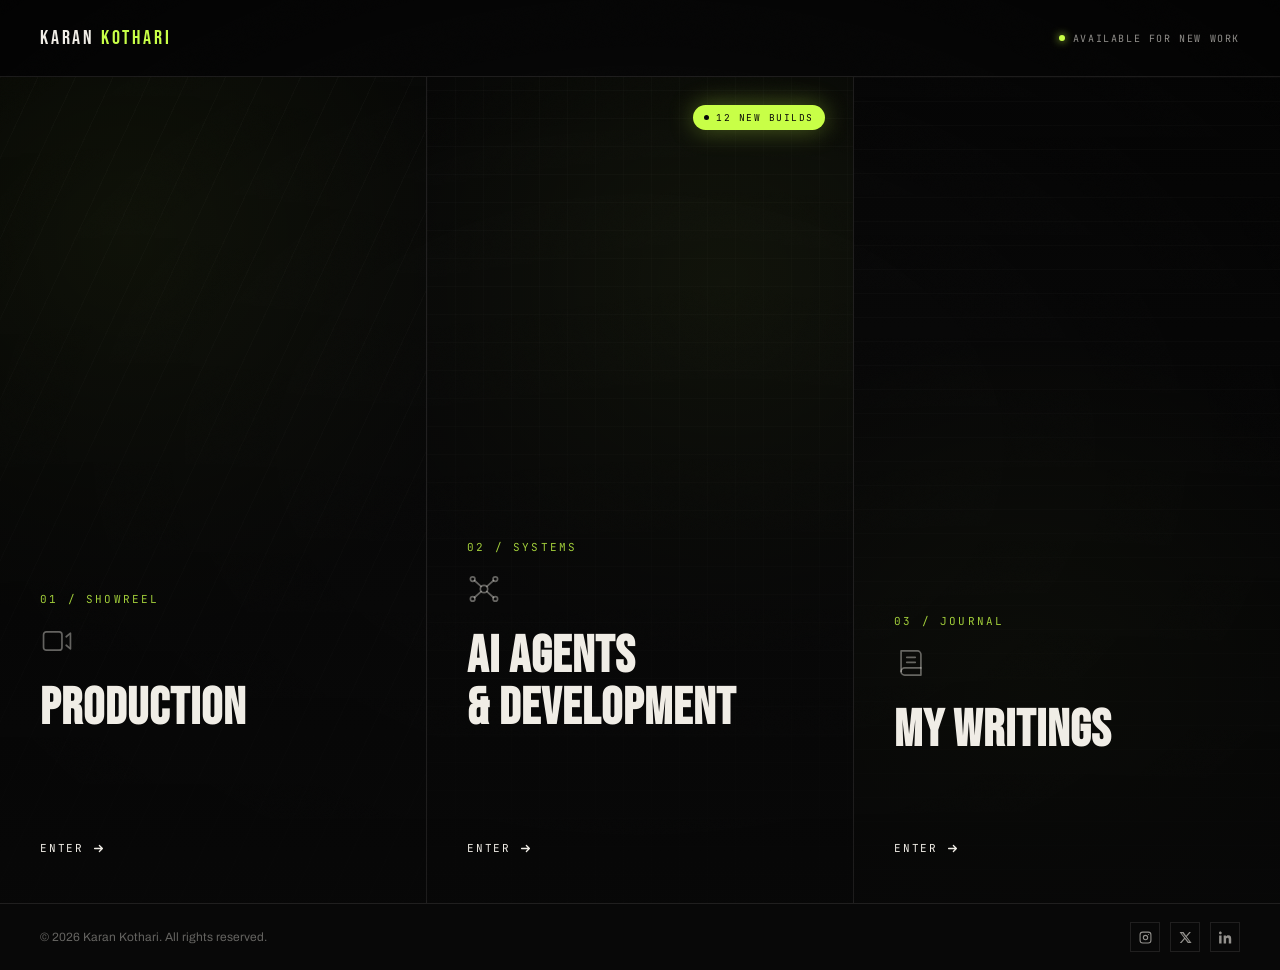
==== commit ccd20970: "Rebuild AI Agents page with October builds and live demos Adds nine interactive demo cards for the m" ====
--- a/index.html
+++ b/index.html
@@ -109,6 +109,15 @@
     color: var(--lime); margin-bottom: 18px;
     opacity: .8;
   }
+  .panel-new {
+    position: absolute; top: 28px; right: 28px; z-index: 3;
+    display: inline-flex; align-items: center; gap: 7px;
+    font-family: var(--mono); font-size: 9.5px; letter-spacing: .16em; text-transform: uppercase;
+    color: var(--black); background: var(--lime); padding: 6px 11px; border-radius: 20px;
+    box-shadow: 0 0 24px rgba(200,255,71,.35);
+  }
+  .panel-new::before { content: ''; width: 5px; height: 5px; border-radius: 50%; background: var(--black); animation: newblink 1.6s ease-in-out infinite; }
+  @keyframes newblink { 50% { opacity: .2; } }
   .panel-icon { margin-bottom: 22px; color: var(--white-40); transition: color .4s ease; }
   .panel:hover .panel-icon { color: var(--lime); }
   .panel-icon svg { width: 34px; height: 34px; stroke-width: 1.2; }
@@ -204,13 +213,14 @@
         repeating-linear-gradient(0deg, rgba(240,237,230,.05) 0px, rgba(240,237,230,.05) 1px, transparent 1px, transparent 28px),
         repeating-linear-gradient(90deg, rgba(240,237,230,.04) 0px, rgba(240,237,230,.04) 1px, transparent 1px, transparent 28px)"></div>
       <div class="panel-scrim"></div>
+      <span class="panel-new">12 new builds</span>
       <div class="panel-content">
         <div class="panel-idx">02 / SYSTEMS</div>
         <div class="panel-icon">
           <svg viewBox="0 0 24 24" fill="none" stroke="currentColor" stroke-linecap="round" stroke-linejoin="round"><circle cx="12" cy="12" r="2.6"/><circle cx="4" cy="5" r="1.6"/><circle cx="20" cy="5" r="1.6"/><circle cx="4" cy="19" r="1.6"/><circle cx="20" cy="19" r="1.6"/><path d="M9.9 10.2L5.3 6M14.1 10.2L18.7 6M9.9 13.8L5.3 18M14.1 13.8L18.7 18"/></svg>
         </div>
         <h2 class="panel-title">AI Agents<br/>&amp; Development</h2>
-        <p class="panel-desc">Agents, automations, and platforms — built with AI harnesses like Claude and Codex. No traditional code, just systems that ship.</p>
+        <p class="panel-desc">Agents, platforms, playable games and 3D — built with AI harnesses like Claude and Codex. No traditional code, just systems that ship.</p>
         <div class="panel-enter">Enter <svg viewBox="0 0 15 15" fill="none"><path d="M3 7.5H12M12 7.5L8.5 4M12 7.5L8.5 11" stroke="currentColor" stroke-width="1.5" stroke-linecap="round" stroke-linejoin="round"/></svg></div>
       </div>
       <div class="panel-line"></div>
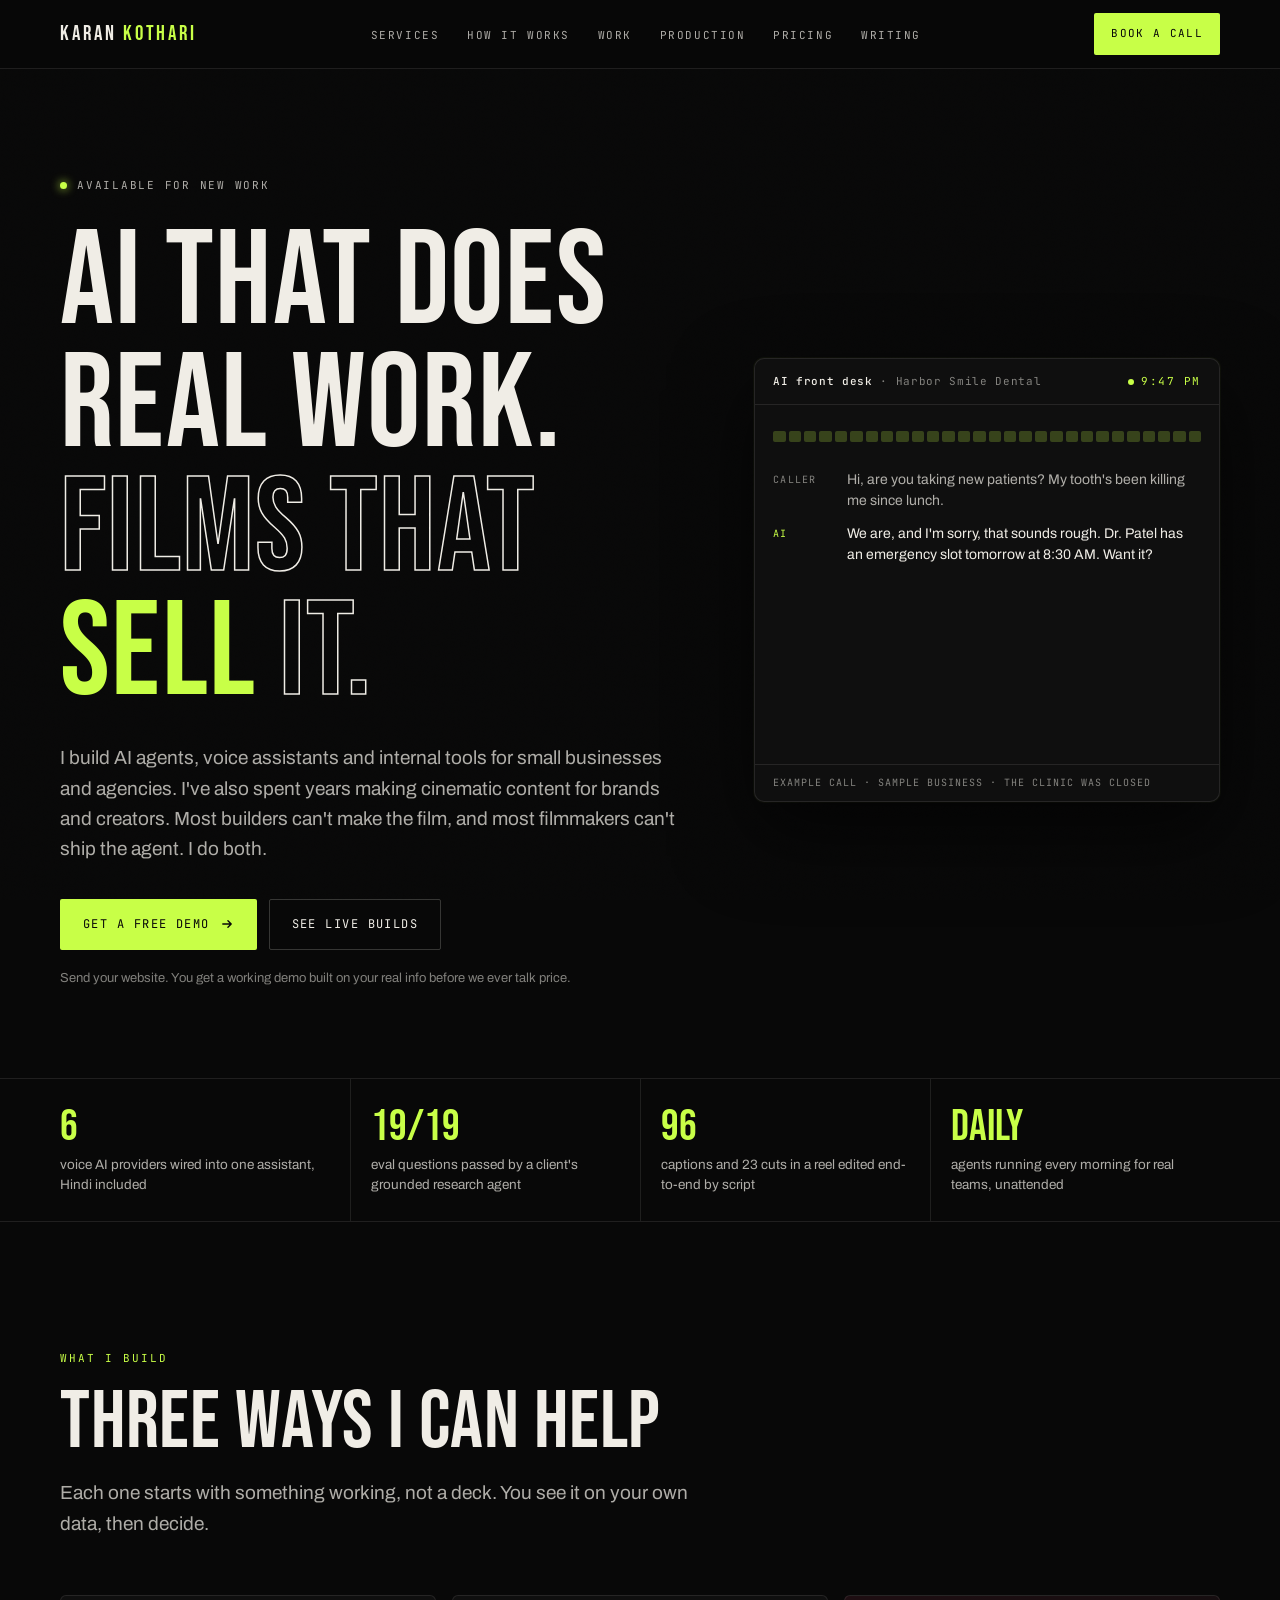
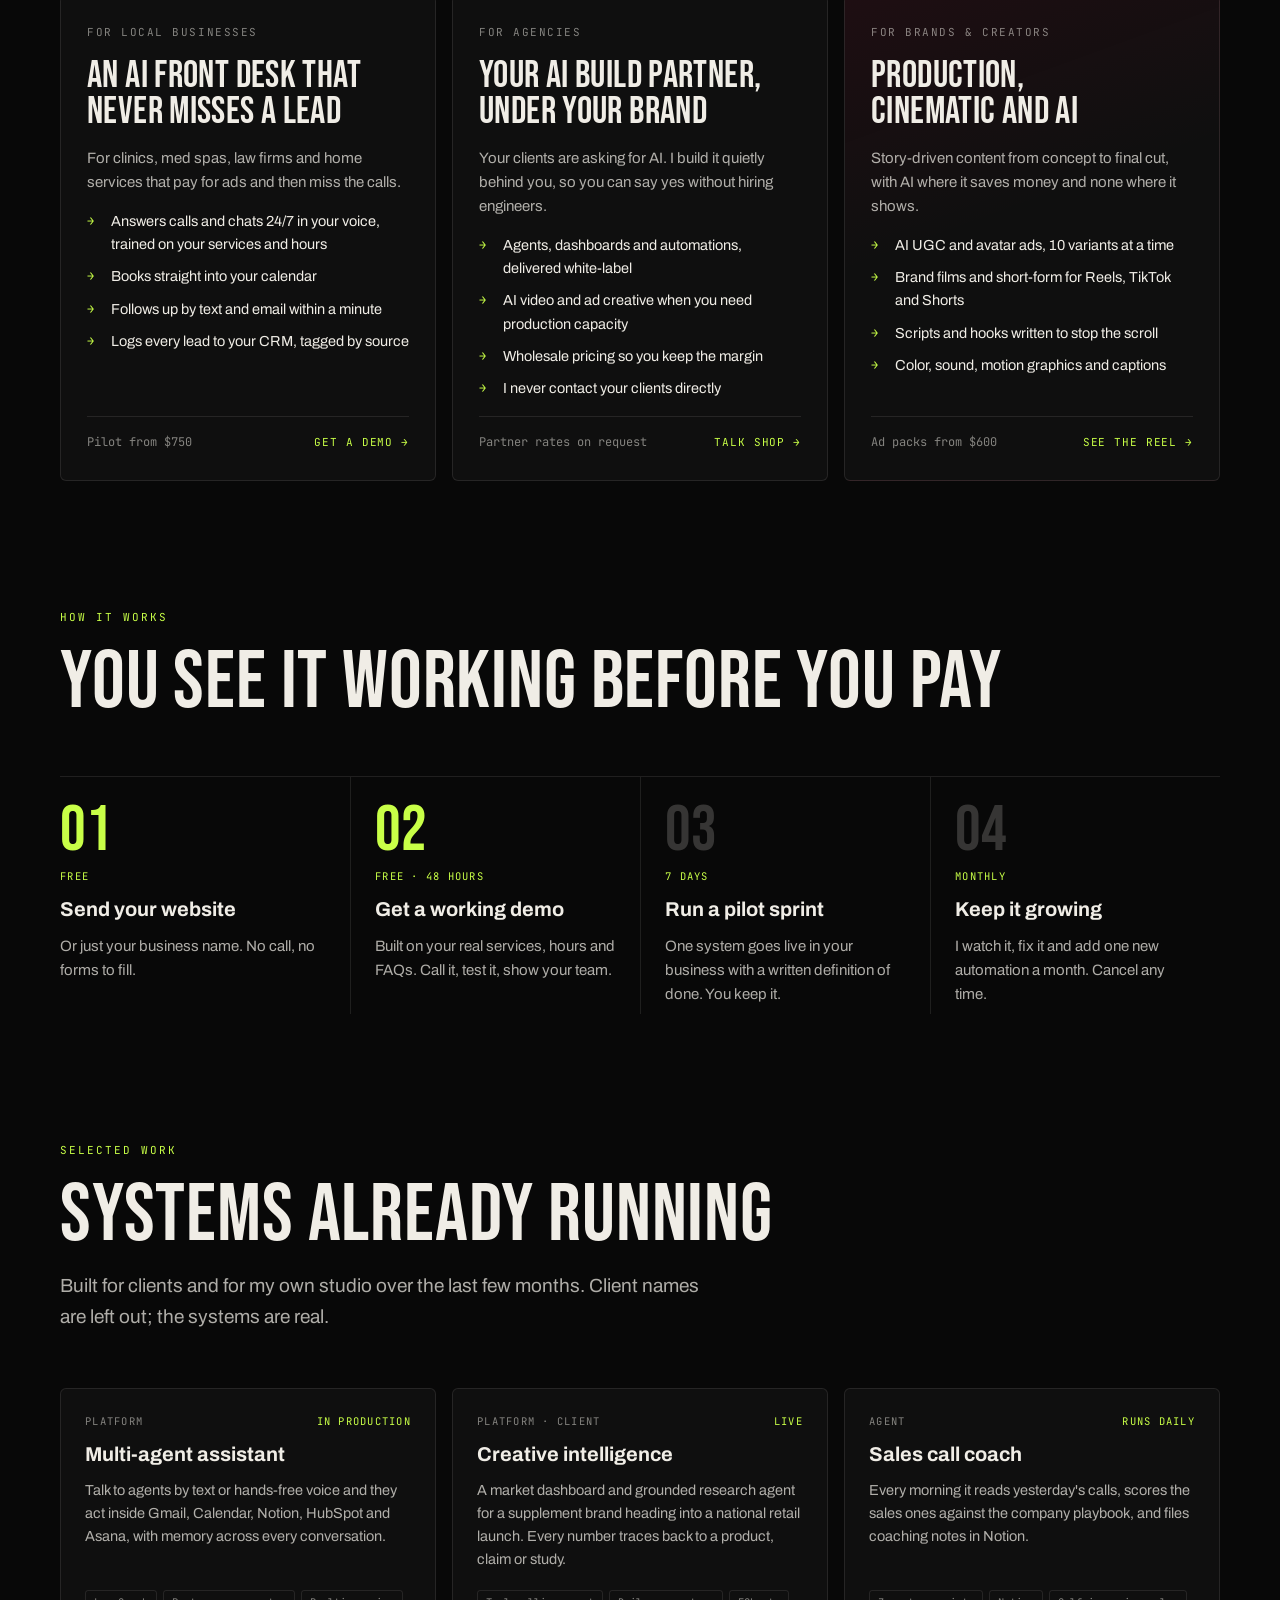
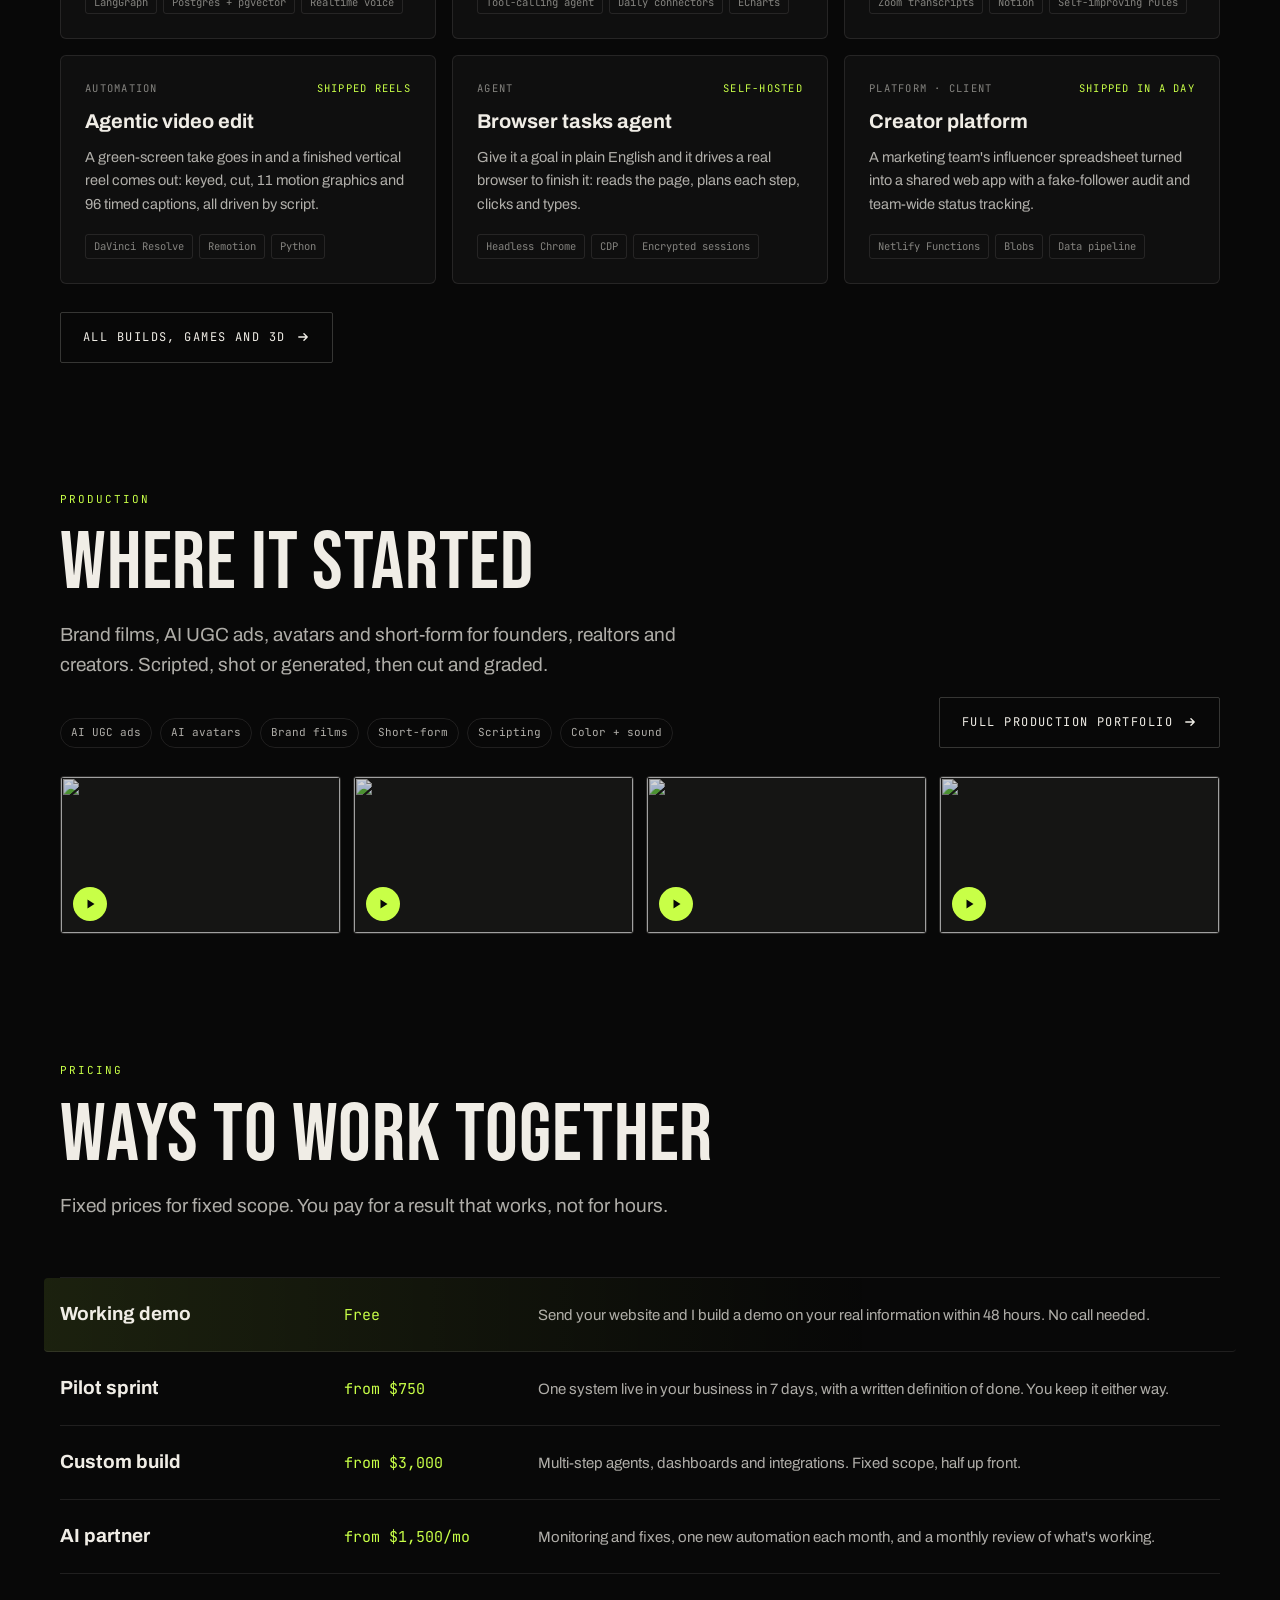
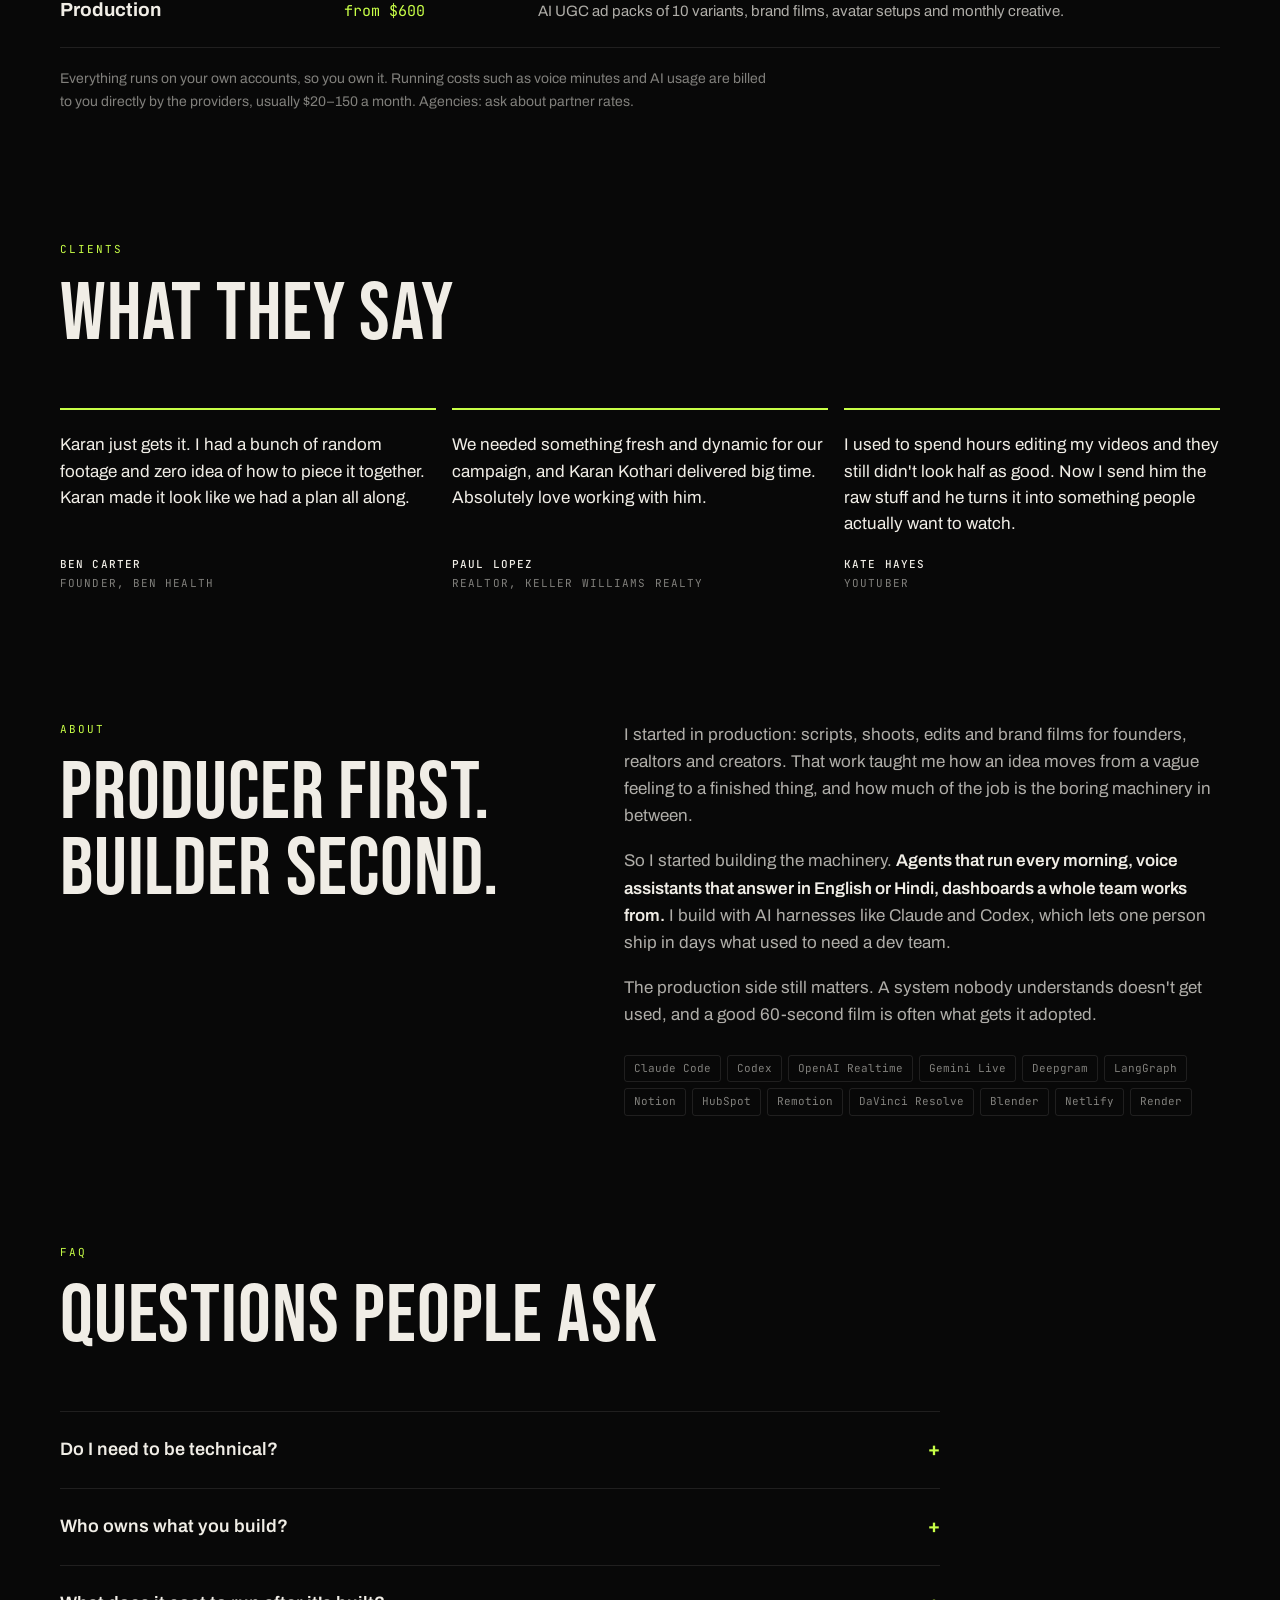
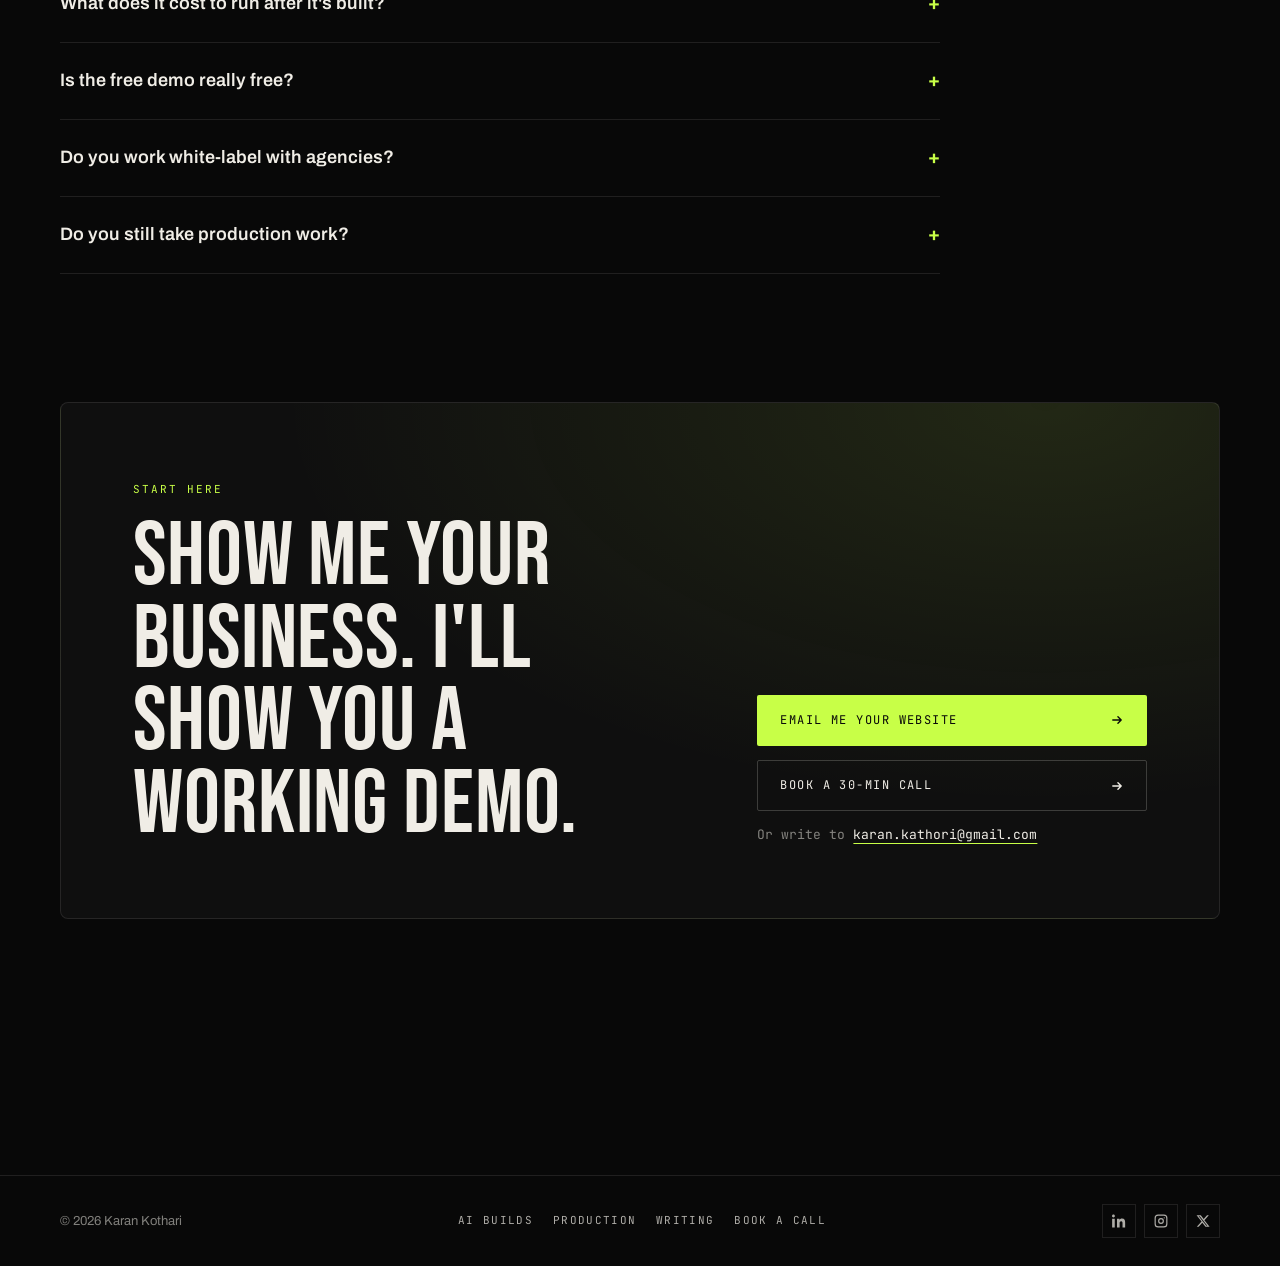
==== commit 69598fd6: "Redesign homepage around AI systems + production offers Replace the three-door splash with a full ho" ====
--- a/index.html
+++ b/index.html
@@ -2,264 +2,609 @@
 <html lang="en">
 <head>
 <meta charset="UTF-8" />
-<meta name="viewport" content="width=device-width, initial-scale=1.0" />
-<title>Karan Kothari</title>
-<meta name="description" content="Karan Kothari — Production, AI Agents, and Writings." />
+<meta name="viewport" content="width=device-width, initial-scale=1.0, viewport-fit=cover" />
+<title>Karan Kothari — AI Systems &amp; Production</title>
+<meta name="description" content="Karan Kothari builds AI agents, voice assistants and internal tools for small businesses and agencies, and makes the cinematic content that sells them. See it working before you pay." />
+<link rel="canonical" href="https://karankothari.com/" />
+<meta property="og:type" content="website" />
+<meta property="og:url" content="https://karankothari.com/" />
+<meta property="og:title" content="Karan Kothari — AI Systems & Production" />
+<meta property="og:description" content="AI that does real work inside your business, and the films that sell it. Send your website and get a working demo first." />
+<meta name="twitter:card" content="summary" />
+<meta name="theme-color" content="#080808" />
+<link rel="icon" href="data:image/svg+xml,%3Csvg xmlns='http://www.w3.org/2000/svg' viewBox='0 0 64 64'%3E%3Crect width='64' height='64' rx='12' fill='%23080808'/%3E%3Ctext x='50%25' y='54%25' text-anchor='middle' dominant-baseline='middle' font-family='Impact,Arial Narrow,sans-serif' font-size='44' fill='%23C8FF47'%3EK%3C/text%3E%3C/svg%3E" />
 <link rel="preconnect" href="https://fonts.googleapis.com" />
 <link rel="preconnect" href="https://fonts.gstatic.com" crossorigin />
 <link href="https://fonts.googleapis.com/css2?family=Bebas+Neue&family=Archivo:ital,wght@0,300;0,400;0,500;0,600;0,700;0,900;1,300&family=JetBrains+Mono:wght@400;500&display=swap" rel="stylesheet" />
+<script type="application/ld+json">
+{"@context":"https://schema.org","@type":"ProfessionalService","name":"Karan Kothari","url":"https://karankothari.com/","email":"karan.kathori@gmail.com","description":"AI agents, voice assistants, internal tools and cinematic content production for small businesses, agencies and brands.","founder":{"@type":"Person","name":"Karan Kothari","sameAs":["https://www.linkedin.com/in/karan-kothari-06423a183/","https://www.instagram.com/kuru_creates/","https://x.com/KaranKo66645113"]},"areaServed":"US","knowsAbout":["AI agents","Voice AI","Automation","Video production","AI video"]}
+</script>
 <style>
   *, *::before, *::after { margin: 0; padding: 0; box-sizing: border-box; }
 
+  /* One dark studio page: wide hero split (thesis | live call), then a 1200px column of sections. */
   :root {
     --black:    #080808;
     --black-2:  #0f0f0f;
+    --black-3:  #151514;
     --lime:     #C8FF47;
+    --lime-10:  rgba(200,255,71,.10);
+    --lime-22:  rgba(200,255,71,.22);
     --red:      #E8003D;
     --white:    #F0EDE6;
-    --white-60: rgba(240,237,230,0.60);
-    --white-40: rgba(240,237,230,0.40);
+    --white-70: rgba(240,237,230,0.72);
+    --white-50: rgba(240,237,230,0.52);
     --white-20: rgba(240,237,230,0.20);
     --border:   rgba(240,237,230,0.10);
-    --disp: 'Bebas Neue', sans-serif;
-    --body: 'Archivo', sans-serif;
-    --mono: 'JetBrains Mono', monospace;
-  }
-
-  html { background: var(--black); overflow-x: hidden; }
-  body {
-    background: var(--black);
-    color: var(--white);
-    font-family: var(--body);
-    min-height: 100vh;
-    display: flex;
-    flex-direction: column;
-  }
-
-  /* grain */
+    --disp: 'Bebas Neue', Impact, 'Arial Narrow', sans-serif;
+    --body: 'Archivo', system-ui, -apple-system, 'Segoe UI', sans-serif;
+    --mono: 'JetBrains Mono', ui-monospace, Menlo, monospace;
+    --ease: cubic-bezier(.2,.7,.2,1);
+    --gutter: max(20px, env(safe-area-inset-left, 0px));
+    --gutter-r: max(20px, env(safe-area-inset-right, 0px));
+    color-scheme: dark;
+  }
+
+  html { background: var(--black); scroll-behavior: smooth; scroll-padding-top: 84px; }
+  body { background: var(--black); color: var(--white); font-family: var(--body); font-size: 16px; line-height: 1.6; -webkit-font-smoothing: antialiased; overflow-x: hidden; }
   body::before {
-    content: '';
-    position: fixed; inset: 0; z-index: 1; pointer-events: none;
-    opacity: .025; mix-blend-mode: overlay;
+    content: ''; position: fixed; inset: 0; z-index: 0; pointer-events: none; opacity: .03; mix-blend-mode: overlay;
     background-image: url("data:image/svg+xml,%3Csvg xmlns='http://www.w3.org/2000/svg' width='300' height='300'%3E%3Cfilter id='n'%3E%3CfeTurbulence type='fractalNoise' baseFrequency='0.75' numOctaves='4' stitchTiles='stitch'/%3E%3C/filter%3E%3Crect width='300' height='300' filter='url(%23n)'/%3E%3C/svg%3E");
     background-size: 200px 200px;
   }
-  /* vignette */
-  body::after {
-    content: '';
-    position: fixed; inset: 0; z-index: 1; pointer-events: none;
-    background: radial-gradient(ellipse at center, transparent 40%, rgba(0,0,0,.65) 100%);
-  }
-
-  header {
-    position: relative; z-index: 5;
-    display: flex; align-items: center; justify-content: space-between;
-    padding: 26px 40px;
-    border-bottom: 1px solid var(--border);
-  }
-  .logo { font-family: var(--disp); font-size: 20px; letter-spacing: .14em; color: var(--white); text-decoration: none; }
+  a { color: inherit; }
+  a:focus-visible, button:focus-visible, summary:focus-visible { outline: 2px solid var(--lime); outline-offset: 3px; }
+  img { max-width: 100%; display: block; }
+
+  .wrap { position: relative; z-index: 1; max-width: 1200px; margin: 0 auto; padding-left: var(--gutter); padding-right: var(--gutter-r); }
+  .eyebrow { font-family: var(--mono); font-size: 11px; letter-spacing: .18em; text-transform: uppercase; color: var(--lime); }
+  .muted { color: var(--white-50); }
+  h1, h2 { font-family: var(--disp); font-weight: 400; letter-spacing: .01em; line-height: .92; text-wrap: balance; }
+  h2 { font-size: clamp(44px, 6.4vw, 84px); }
+  h3 { font-size: 20px; font-weight: 700; line-height: 1.25; text-wrap: balance; }
+  .lede { font-size: clamp(17px, 1.6vw, 19px); color: var(--white-70); max-width: 640px; line-height: 1.6; }
+
+  /* buttons */
+  .btn { display: inline-flex; align-items: center; gap: 10px; font-family: var(--mono); font-size: 12px; letter-spacing: .12em; text-transform: uppercase; text-decoration: none; padding: 15px 22px; border-radius: 2px; border: 1px solid transparent; transition: background .2s, color .2s, border-color .2s, transform .2s var(--ease); white-space: nowrap; }
+  .btn svg { width: 14px; height: 14px; transition: transform .25s var(--ease); }
+  .btn:hover svg { transform: translateX(3px); }
+  .btn-lime { background: var(--lime); color: var(--black); }
+  .btn-lime:hover { background: #d6ff73; }
+  .btn-ghost { border-color: var(--white-20); color: var(--white); }
+  .btn-ghost:hover { border-color: var(--lime); color: var(--lime); }
+
+  /* ── nav ── */
+  .nav { position: sticky; top: 0; z-index: 50; background: rgba(8,8,8,.82); backdrop-filter: blur(14px); -webkit-backdrop-filter: blur(14px); border-bottom: 1px solid var(--border); padding-top: env(safe-area-inset-top, 0px); }
+  .nav > .wrap { display: flex; align-items: center; justify-content: space-between; gap: 24px; height: 68px; }
+  .nav.open { background: var(--black); }
+  .logo { font-family: var(--disp); font-size: 21px; letter-spacing: .14em; text-decoration: none; white-space: nowrap; }
   .logo span { color: var(--lime); }
-  header .hdr-cta {
-    font-family: var(--mono); font-size: 10px; letter-spacing: .16em; text-transform: uppercase;
-    color: var(--white-60); text-decoration: none; transition: color .2s;
-    display: flex; align-items: center; gap: 8px;
-  }
-  header .hdr-cta:hover { color: var(--lime); }
-  header .hdr-cta .dot { width: 6px; height: 6px; border-radius: 50%; background: var(--lime); box-shadow: 0 0 8px var(--lime); }
-
-  main {
-    position: relative; z-index: 5;
-    flex: 1;
-    display: flex;
-  }
-
-  .panels { display: flex; width: 100%; min-height: calc(100vh - 74px); }
-
-  .panel {
-    position: relative;
-    flex: 1;
-    display: flex; flex-direction: column; justify-content: flex-end;
-    padding: 48px 40px;
-    text-decoration: none;
-    color: var(--white);
-    border-right: 1px solid var(--border);
-    overflow: hidden;
-    transition: flex .6s cubic-bezier(.4,0,.2,1), background .5s ease;
-    cursor: pointer;
-  }
-  .panel:last-child { border-right: none; }
-  .panels:hover .panel { flex: 0.85; }
-  .panels:hover .panel:hover { flex: 1.45; }
-
-  .panel-bg {
-    position: absolute; inset: 0; z-index: 0;
-    opacity: .5; transition: opacity .5s ease, transform .8s ease;
-  }
-  .panel:hover .panel-bg { opacity: .85; transform: scale(1.06); }
-
-  .panel-scrim {
-    position: absolute; inset: 0; z-index: 1;
-    background: linear-gradient(180deg, rgba(8,8,8,.15) 0%, rgba(8,8,8,.55) 55%, rgba(8,8,8,.92) 100%);
-  }
-
-  .panel-content { position: relative; z-index: 2; }
-
-  .panel-idx {
-    font-family: var(--mono); font-size: 11px; letter-spacing: .2em;
-    color: var(--lime); margin-bottom: 18px;
-    opacity: .8;
-  }
-  .panel-new {
-    position: absolute; top: 28px; right: 28px; z-index: 3;
-    display: inline-flex; align-items: center; gap: 7px;
-    font-family: var(--mono); font-size: 9.5px; letter-spacing: .16em; text-transform: uppercase;
-    color: var(--black); background: var(--lime); padding: 6px 11px; border-radius: 20px;
-    box-shadow: 0 0 24px rgba(200,255,71,.35);
-  }
-  .panel-new::before { content: ''; width: 5px; height: 5px; border-radius: 50%; background: var(--black); animation: newblink 1.6s ease-in-out infinite; }
-  @keyframes newblink { 50% { opacity: .2; } }
-  .panel-icon { margin-bottom: 22px; color: var(--white-40); transition: color .4s ease; }
-  .panel:hover .panel-icon { color: var(--lime); }
-  .panel-icon svg { width: 34px; height: 34px; stroke-width: 1.2; }
-
-  .panel-title {
-    font-family: var(--disp);
-    font-size: clamp(30px, 4.2vw, 52px);
-    letter-spacing: .02em;
-    line-height: 1;
-    margin-bottom: 14px;
-  }
-  .panel-desc {
-    font-size: 14px; line-height: 1.6; color: var(--white-60);
-    max-width: 320px; margin-bottom: 22px;
-    opacity: 0; transform: translateY(6px);
-    transition: opacity .35s ease, transform .35s ease;
-  }
-  .panel:hover .panel-desc { opacity: 1; transform: translateY(0); }
-
-  .panel-enter {
-    display: inline-flex; align-items: center; gap: 8px;
-    font-family: var(--mono); font-size: 11px; letter-spacing: .16em; text-transform: uppercase;
-    color: var(--white);
-  }
-  .panel-enter svg { width: 13px; height: 13px; transition: transform .3s ease; }
-  .panel:hover .panel-enter svg { transform: translateX(4px); }
-
-  /* thin animated scan line accent */
-  .panel-line {
-    position: absolute; left: 0; right: 0; bottom: 0; height: 2px; z-index: 2;
-    background: var(--lime);
-    transform: scaleX(0); transform-origin: left;
-    transition: transform .5s ease;
-  }
-  .panel:hover .panel-line { transform: scaleX(1); }
-
-  footer {
-    position: relative; z-index: 5;
-    border-top: 1px solid var(--border);
-    padding: 18px 40px;
-    display: flex; align-items: center; justify-content: space-between;
-    font-size: 12px; color: var(--white-40);
-  }
-  .foot-socials { display: flex; gap: 10px; }
-  .fsocial {
-    width: 30px; height: 30px; border: 1px solid var(--border);
-    display: flex; align-items: center; justify-content: center;
-    color: var(--white-60); text-decoration: none; transition: all .2s;
-  }
+  .nav-links { display: flex; gap: 28px; list-style: none; }
+  .nav-links a { font-family: var(--mono); font-size: 11px; letter-spacing: .14em; text-transform: uppercase; color: var(--white-70); text-decoration: none; transition: color .2s; }
+  .nav-links a:hover { color: var(--lime); }
+  .nav-right { display: flex; align-items: center; gap: 12px; }
+  .nav .btn { padding: 11px 16px; font-size: 11px; }
+  .menu-btn { display: none; background: none; border: 1px solid var(--white-20); color: var(--white); font-family: var(--mono); font-size: 11px; letter-spacing: .14em; text-transform: uppercase; padding: 10px 12px; border-radius: 2px; cursor: pointer; }
+  .mobile-menu { display: none; border-top: 1px solid var(--border); }
+  .mobile-menu ul { list-style: none; display: flex; flex-direction: column; padding-block: 8px 16px; }
+  .mobile-menu a { display: block; padding: 12px 0; font-family: var(--disp); font-size: 30px; letter-spacing: .03em; text-decoration: none; border-bottom: 1px solid var(--border); }
+  @media (max-width: 960px) {
+    .nav-links { display: none; }
+    .menu-btn { display: inline-block; }
+    .nav.open .mobile-menu { display: block; }
+  }
+  @media (max-width: 420px) { .nav .btn-lime { display: none; } }
+
+  /* ── hero ── */
+  .hero { padding-block: clamp(48px, 8vw, 104px) clamp(56px, 7vw, 96px); }
+  .hero .wrap { display: grid; grid-template-columns: minmax(0, 1.15fr) minmax(0, .85fr); gap: clamp(32px, 5vw, 72px); align-items: center; }
+  .avail { display: inline-flex; align-items: center; gap: 10px; font-family: var(--mono); font-size: 11px; letter-spacing: .16em; text-transform: uppercase; color: var(--white-70); margin-bottom: 26px; }
+  .avail .dot { width: 7px; height: 7px; border-radius: 50%; background: var(--lime); box-shadow: 0 0 10px var(--lime); animation: pulse 2s ease-in-out infinite; }
+  @keyframes pulse { 50% { opacity: .35; } }
+  .hero h1 { font-size: clamp(64px, 10.5vw, 148px); margin-bottom: 28px; }
+  .hero h1 .l2 { display: block; color: transparent; -webkit-text-stroke: 1.5px var(--white); }
+  .hero h1 .l2 em { font-style: normal; color: var(--lime); -webkit-text-stroke: 0; }
+  .hero .lede { margin-bottom: 34px; }
+  .hero-ctas { display: flex; flex-wrap: wrap; gap: 12px; }
+  .hero-note { margin-top: 18px; font-size: 13px; color: var(--white-50); }
+
+  /* live call card */
+  .call { background: var(--black-2); border: 1px solid var(--border); border-radius: 10px; overflow: hidden; box-shadow: 0 30px 80px rgba(0,0,0,.6), 0 0 0 1px rgba(200,255,71,.04); min-width: 0; }
+  .call-top { display: flex; align-items: center; justify-content: space-between; gap: 12px; padding: 14px 18px; border-bottom: 1px solid var(--border); font-family: var(--mono); font-size: 11px; letter-spacing: .06em; color: var(--white-50); }
+  .call-top b { color: var(--white); font-weight: 500; }
+  .live { display: inline-flex; align-items: center; gap: 7px; color: var(--lime); text-transform: uppercase; letter-spacing: .14em; white-space: nowrap; }
+  .live::before { content: ''; width: 6px; height: 6px; border-radius: 50%; background: var(--lime); animation: pulse 1.4s ease-in-out infinite; }
+  .wave { display: flex; align-items: center; gap: 3px; height: 34px; padding: 0 18px; margin-top: 14px; }
+  .wave i { flex: 1; background: var(--lime-22); border-radius: 2px; height: 30%; animation: wv 1.1s ease-in-out infinite; }
+  .wave i:nth-child(3n) { animation-delay: -.3s; } .wave i:nth-child(4n) { animation-delay: -.6s; } .wave i:nth-child(5n) { animation-delay: -.8s; } .wave i:nth-child(7n) { animation-delay: -.15s; }
+  @keyframes wv { 0%,100% { height: 22%; } 50% { height: 95%; } }
+  .lines { list-style: none; display: flex; flex-direction: column; gap: 12px; padding: 16px 18px 6px; min-height: 252px; }
+  .line { display: grid; grid-template-columns: 64px 1fr; gap: 10px; font-size: 14px; line-height: 1.5; transition: opacity .4s var(--ease), transform .4s var(--ease); }
+  .line .who { font-family: var(--mono); font-size: 10px; letter-spacing: .12em; text-transform: uppercase; color: var(--white-50); padding-top: 3px; }
+  .line.ai .who { color: var(--lime); }
+  .line.ai p { color: var(--white); }
+  .line.caller p { color: var(--white-70); }
+  .line.hide { opacity: 0; transform: translateY(6px); }
+  .outcomes { display: flex; flex-wrap: wrap; gap: 8px; padding: 12px 18px 18px; transition: opacity .4s var(--ease); }
+  .outcomes.hide { opacity: 0; }
+  .chip { font-family: var(--mono); font-size: 10.5px; letter-spacing: .06em; padding: 5px 9px; border-radius: 999px; background: var(--lime-10); color: var(--lime); border: 1px solid var(--lime-22); white-space: nowrap; }
+  .call-foot { padding: 10px 18px; border-top: 1px solid var(--border); font-family: var(--mono); font-size: 10px; letter-spacing: .1em; text-transform: uppercase; color: var(--white-50); }
+
+  @media (max-width: 900px) { .hero .wrap { grid-template-columns: 1fr; } }
+
+  /* ── proof bar ── */
+  .proof { border-top: 1px solid var(--border); border-bottom: 1px solid var(--border); }
+  .proof .wrap { display: grid; grid-template-columns: repeat(4, minmax(0,1fr)); }
+  .proof div.p { padding: 26px 20px 26px 0; display: flex; flex-direction: column; gap: 6px; }
+  .proof div.p + div.p { padding-left: 20px; border-left: 1px solid var(--border); }
+  .proof b { font-family: var(--disp); font-weight: 400; font-size: 44px; line-height: 1; color: var(--lime); font-variant-numeric: tabular-nums; }
+  .proof span { font-size: 13.5px; line-height: 1.45; color: var(--white-70); }
+  @media (max-width: 820px) {
+    .proof .wrap { grid-template-columns: repeat(2, minmax(0,1fr)); }
+    .proof div.p:nth-child(3) { padding-left: 0; border-left: 0; }
+    .proof div.p:nth-child(n+3) { border-top: 1px solid var(--border); }
+  }
+
+  section.block { padding-block: clamp(72px, 10vw, 128px); position: relative; z-index: 1; }
+  .sec-head { display: flex; flex-direction: column; gap: 18px; margin-bottom: clamp(36px, 5vw, 56px); }
+
+  /* ── services ── */
+  .services { display: grid; grid-template-columns: repeat(3, minmax(0,1fr)); gap: 16px; }
+  .svc { position: relative; border: 1px solid var(--border); border-radius: 6px; padding: 28px 26px; display: flex; flex-direction: column; gap: 16px; background: var(--black-2); min-width: 0; transition: border-color .3s; }
+  .svc:hover { border-color: var(--lime-22); }
+  .svc .for { font-family: var(--mono); font-size: 11px; letter-spacing: .14em; text-transform: uppercase; color: var(--white-50); }
+  .svc h3 { font-family: var(--disp); font-weight: 400; font-size: 38px; line-height: .95; letter-spacing: .01em; }
+  .svc > p { color: var(--white-70); font-size: 15px; }
+  .svc ul { list-style: none; display: flex; flex-direction: column; gap: 9px; font-size: 14.5px; }
+  .svc li { display: grid; grid-template-columns: 16px 1fr; gap: 8px; color: var(--white); }
+  .svc li::before { content: '→'; color: var(--lime); font-family: var(--mono); font-size: 12px; padding-top: 2px; }
+  .svc .svc-foot { margin-top: auto; padding-top: 16px; border-top: 1px solid var(--border); display: flex; justify-content: space-between; align-items: center; gap: 12px; font-family: var(--mono); font-size: 12px; }
+  .svc .svc-foot a { color: var(--lime); text-decoration: none; letter-spacing: .08em; text-transform: uppercase; font-size: 11px; white-space: nowrap; }
+  .svc .svc-foot a:hover { text-decoration: underline; text-underline-offset: 3px; }
+  .svc.prod { background: linear-gradient(160deg, rgba(232,0,61,.07), transparent 45%), var(--black-2); }
+  @media (max-width: 960px) { .services { grid-template-columns: 1fr; } }
+
+  /* ── process ── */
+  .process { display: grid; grid-template-columns: repeat(4, minmax(0,1fr)); border-top: 1px solid var(--border); }
+  .step { padding: 28px 24px 8px 0; display: flex; flex-direction: column; gap: 12px; min-width: 0; }
+  .step + .step { padding-left: 24px; border-left: 1px solid var(--border); }
+  .step .n { font-family: var(--disp); font-size: 64px; line-height: .8; color: var(--white-20); }
+  .step.free .n { color: var(--lime); }
+  .step p { color: var(--white-70); font-size: 15px; }
+  .step .tag { font-family: var(--mono); font-size: 10.5px; letter-spacing: .12em; text-transform: uppercase; color: var(--lime); }
+  @media (max-width: 900px) {
+    .process { grid-template-columns: 1fr 1fr; }
+    .step:nth-child(3) { padding-left: 0; border-left: 0; }
+    .step:nth-child(n+3) { border-top: 1px solid var(--border); padding-top: 24px; margin-top: 20px; }
+  }
+  @media (max-width: 560px) {
+    .process { grid-template-columns: 1fr; }
+    .step + .step { padding-left: 0; border-left: 0; border-top: 1px solid var(--border); padding-top: 24px; margin-top: 20px; }
+  }
+
+  /* ── work ── */
+  .work { display: grid; grid-template-columns: repeat(3, minmax(0,1fr)); gap: 16px; }
+  .case { border: 1px solid var(--border); border-radius: 6px; padding: 24px; display: flex; flex-direction: column; gap: 12px; text-decoration: none; background: var(--black-2); min-width: 0; transition: border-color .3s, transform .3s var(--ease); }
+  .case:hover { border-color: var(--lime-22); transform: translateY(-2px); }
+  .case .meta { display: flex; justify-content: space-between; gap: 10px; font-family: var(--mono); font-size: 10.5px; letter-spacing: .12em; text-transform: uppercase; color: var(--white-50); }
+  .case .meta .st { color: var(--lime); white-space: nowrap; }
+  .case p { color: var(--white-70); font-size: 14.5px; }
+  .tags { display: flex; flex-wrap: wrap; gap: 6px; margin-top: auto; padding-top: 6px; }
+  .tags span { font-family: var(--mono); font-size: 10.5px; color: var(--white-50); border: 1px solid var(--border); padding: 3px 8px; border-radius: 3px; }
+  .work-more { display: flex; flex-wrap: wrap; gap: 12px; margin-top: 28px; }
+  @media (max-width: 960px) { .work { grid-template-columns: 1fr 1fr; } }
+  @media (max-width: 620px) { .work { grid-template-columns: 1fr; } }
+
+  /* ── production strip ── */
+  .reels { display: grid; grid-template-columns: repeat(4, minmax(0,1fr)); gap: 12px; }
+  .reel { position: relative; display: block; aspect-ratio: 16/9; border-radius: 4px; overflow: hidden; background: var(--black-3); border: 1px solid var(--border); max-width: 100%; }
+  .reel img { width: 100%; height: 100%; object-fit: cover; opacity: .82; transition: opacity .3s, transform .6s var(--ease); }
+  .reel:hover img { opacity: 1; transform: scale(1.04); }
+  .reel .pb { position: absolute; left: 12px; bottom: 12px; width: 34px; height: 34px; border-radius: 50%; background: var(--lime); display: grid; place-items: center; }
+  .reel .pb svg { width: 12px; height: 12px; fill: var(--black); margin-left: 2px; }
+  .prod-row { display: grid; grid-template-columns: minmax(0,1fr) auto; gap: 32px; align-items: end; margin-bottom: 28px; }
+  .prod-tags { display: flex; flex-wrap: wrap; gap: 8px; margin-top: 20px; }
+  .prod-tags span { font-family: var(--mono); font-size: 11px; color: var(--white-70); border: 1px solid var(--border); padding: 5px 10px; border-radius: 999px; }
+  @media (max-width: 820px) { .reels { grid-template-columns: 1fr 1fr; } .prod-row { grid-template-columns: 1fr; } }
+
+  /* ── pricing ── */
+  .ladder { border-top: 1px solid var(--border); }
+  .rung { display: grid; grid-template-columns: minmax(0, 260px) 170px minmax(0, 1fr); gap: 24px; padding: 24px 0; border-bottom: 1px solid var(--border); align-items: baseline; }
+  .rung h3 { font-size: 19px; }
+  .rung .price { font-family: var(--mono); font-size: 15px; color: var(--lime); font-variant-numeric: tabular-nums; white-space: nowrap; }
+  .rung p { color: var(--white-70); font-size: 15px; }
+  .rung.free { background: linear-gradient(90deg, var(--lime-10), transparent 70%); padding-left: 16px; padding-right: 16px; margin-inline: -16px; border-radius: 4px; }
+  .price-note { margin-top: 20px; font-size: 14px; color: var(--white-50); max-width: 720px; }
+  @media (max-width: 760px) { .rung { grid-template-columns: 1fr; gap: 6px; } }
+
+  /* ── testimonials ── */
+  .quotes { display: grid; grid-template-columns: repeat(3, minmax(0,1fr)); gap: 16px; }
+  figure.q { border-top: 2px solid var(--lime); padding-top: 22px; display: flex; flex-direction: column; gap: 18px; min-width: 0; }
+  figure.q blockquote { font-size: 17px; line-height: 1.55; color: var(--white); }
+  figure.q figcaption { font-family: var(--mono); font-size: 11px; letter-spacing: .1em; text-transform: uppercase; color: var(--white-50); margin-top: auto; }
+  figure.q figcaption b { color: var(--white); font-weight: 500; display: block; margin-bottom: 2px; }
+  @media (max-width: 900px) { .quotes { grid-template-columns: 1fr; } }
+
+  /* ── about ── */
+  .about { display: grid; grid-template-columns: minmax(0, .9fr) minmax(0, 1.1fr); gap: clamp(32px, 6vw, 96px); align-items: start; }
+  .about-text { display: flex; flex-direction: column; gap: 18px; font-size: 17px; color: var(--white-70); max-width: 640px; }
+  .about-text strong { color: var(--white); font-weight: 600; }
+  .stack-list { display: flex; flex-wrap: wrap; gap: 6px; margin-top: 8px; }
+  .stack-list span { font-family: var(--mono); font-size: 11px; color: var(--white-50); border: 1px solid var(--border); padding: 4px 9px; border-radius: 3px; }
+  @media (max-width: 860px) { .about { grid-template-columns: 1fr; } }
+
+  /* ── faq ── */
+  .faq { border-top: 1px solid var(--border); max-width: 880px; }
+  .faq details { border-bottom: 1px solid var(--border); }
+  .faq summary { list-style: none; cursor: pointer; display: flex; justify-content: space-between; align-items: center; gap: 20px; padding: 22px 0; font-size: 18px; font-weight: 600; }
+  .faq summary::-webkit-details-marker { display: none; }
+  .faq summary::after { content: '+'; font-family: var(--mono); font-size: 20px; color: var(--lime); transition: transform .25s var(--ease); flex-shrink: 0; }
+  .faq details[open] summary::after { transform: rotate(45deg); }
+  .faq details p { padding-bottom: 22px; color: var(--white-70); max-width: 720px; }
+
+  /* ── cta ── */
+  .cta { border: 1px solid var(--border); border-radius: 8px; padding: clamp(32px, 6vw, 72px); background: radial-gradient(ellipse at 85% 0%, var(--lime-10), transparent 55%), var(--black-2); display: grid; grid-template-columns: minmax(0, 1.2fr) minmax(0, .8fr); gap: 40px; align-items: end; }
+  .cta h2 { font-size: clamp(48px, 7vw, 96px); }
+  .cta-side { display: flex; flex-direction: column; gap: 14px; }
+  .cta-side .btn { justify-content: space-between; }
+  .email-line { font-family: var(--mono); font-size: 13px; color: var(--white-70); display: flex; flex-wrap: wrap; gap: 8px; align-items: center; }
+  .email-line a { color: var(--white); text-decoration-color: var(--lime); text-underline-offset: 4px; word-break: break-all; }
+  @media (max-width: 860px) { .cta { grid-template-columns: 1fr; } }
+
+  /* ── footer ── */
+  footer { position: relative; z-index: 1; border-top: 1px solid var(--border); margin-top: clamp(72px, 10vw, 128px); padding-block: 28px max(28px, env(safe-area-inset-bottom, 0px)); }
+  footer .wrap { display: flex; flex-wrap: wrap; justify-content: space-between; align-items: center; gap: 18px; font-size: 13px; color: var(--white-50); }
+  .foot-links { display: flex; flex-wrap: wrap; gap: 20px; }
+  .foot-links a { text-decoration: none; font-family: var(--mono); font-size: 11px; letter-spacing: .12em; text-transform: uppercase; color: var(--white-70); }
+  .foot-links a:hover { color: var(--lime); }
+  .foot-socials { display: flex; gap: 8px; }
+  .fsocial { width: 34px; height: 34px; border: 1px solid var(--border); display: grid; place-items: center; color: var(--white-70); text-decoration: none; transition: all .2s; }
   .fsocial:hover { background: var(--lime); color: var(--black); border-color: var(--lime); }
-  .fsocial svg { width: 13px; height: 13px; }
-
-  @media (max-width: 860px) {
-    header { padding: 20px 22px; }
-    .panels { flex-direction: column; }
-    .panel { flex: none !important; border-right: none; border-bottom: 1px solid var(--border); min-height: 220px; padding: 32px 24px; }
-    .panels:hover .panel:hover { flex: none !important; }
-    .panel-desc { opacity: 1; transform: none; }
-    footer { flex-direction: column; gap: 12px; padding: 20px 22px; text-align: center; }
+  .fsocial svg { width: 14px; height: 14px; }
+
+  /* reveal on scroll: visible by default, only animates once JS confirms support */
+  .js .rv { opacity: 0; transform: translateY(14px); transition: opacity .7s var(--ease), transform .7s var(--ease); }
+  .js .rv.in { opacity: 1; transform: none; }
+
+  @media (prefers-reduced-motion: reduce) {
+    html { scroll-behavior: auto; }
+    *, *::before, *::after { animation: none !important; transition: none !important; }
+    .js .rv { opacity: 1; transform: none; }
   }
 </style>
 </head>
 <body>
 
-<header>
-  <a href="/" class="logo">KARAN<span> KOTHARI</span></a>
-  <a href="https://calendly.com/karan-kathori" target="_blank" class="hdr-cta"><span class="dot"></span>Available for new work</a>
+<nav class="nav" id="nav" aria-label="Main">
+  <div class="wrap">
+    <a href="/" class="logo">KARAN<span> KOTHARI</span></a>
+    <ul class="nav-links">
+      <li><a href="#services">Services</a></li>
+      <li><a href="#process">How it works</a></li>
+      <li><a href="#work">Work</a></li>
+      <li><a href="/production/">Production</a></li>
+      <li><a href="#pricing">Pricing</a></li>
+      <li><a href="/writings/">Writing</a></li>
+    </ul>
+    <div class="nav-right">
+      <a href="https://calendly.com/karan-kathori" target="_blank" rel="noopener" class="btn btn-lime">Book a call</a>
+      <button class="menu-btn" id="menuBtn" aria-expanded="false" aria-controls="mobileMenu">Menu</button>
+    </div>
+  </div>
+  <div class="mobile-menu" id="mobileMenu">
+    <div class="wrap">
+      <ul>
+        <li><a href="#services">Services</a></li>
+        <li><a href="#process">How it works</a></li>
+        <li><a href="#work">Work</a></li>
+        <li><a href="/production/">Production</a></li>
+        <li><a href="#pricing">Pricing</a></li>
+        <li><a href="/writings/">Writing</a></li>
+        <li><a href="https://calendly.com/karan-kathori" target="_blank" rel="noopener">Book a call →</a></li>
+      </ul>
+    </div>
+  </div>
+</nav>
+
+<header class="hero">
+  <div class="wrap">
+    <div>
+      <div class="avail"><span class="dot"></span>Available for new work</div>
+      <h1>AI that does real work.<span class="l2">Films that <em>sell</em> it.</span></h1>
+      <p class="lede">I build AI agents, voice assistants and internal tools for small businesses and agencies. I've also spent years making cinematic content for brands and creators. Most builders can't make the film, and most filmmakers can't ship the agent. I do both.</p>
+      <div class="hero-ctas">
+        <a href="#contact" class="btn btn-lime">Get a free demo <svg viewBox="0 0 15 15" fill="none"><path d="M3 7.5H12M12 7.5L8.5 4M12 7.5L8.5 11" stroke="currentColor" stroke-width="1.5" stroke-linecap="round" stroke-linejoin="round"/></svg></a>
+        <a href="/ai/" class="btn btn-ghost">See live builds</a>
+      </div>
+      <p class="hero-note">Send your website. You get a working demo built on your real info before we ever talk price.</p>
+    </div>
+
+    <aside class="call" aria-label="Example: an AI front desk answering an after-hours call">
+      <div class="call-top"><span><b>AI front desk</b> · Harbor Smile Dental</span><span class="live">9:47 PM</span></div>
+      <div class="wave" aria-hidden="true"><i></i><i></i><i></i><i></i><i></i><i></i><i></i><i></i><i></i><i></i><i></i><i></i><i></i><i></i><i></i><i></i><i></i><i></i><i></i><i></i><i></i><i></i><i></i><i></i><i></i><i></i><i></i><i></i></div>
+      <ol class="lines" id="lines">
+        <li class="line caller"><span class="who">Caller</span><p>Hi, are you taking new patients? My tooth's been killing me since lunch.</p></li>
+        <li class="line ai"><span class="who">AI</span><p>We are, and I'm sorry, that sounds rough. Dr. Patel has an emergency slot tomorrow at 8:30 AM. Want it?</p></li>
+        <li class="line caller"><span class="who">Caller</span><p>Yes please. Do you take insurance?</p></li>
+        <li class="line ai"><span class="who">AI</span><p>Most plans, yes. You're booked for 8:30. I'm texting you the address and a 2-minute intake form now.</p></li>
+      </ol>
+      <div class="outcomes" id="outcomes">
+        <span class="chip">✓ Booked 8:30 AM</span><span class="chip">✓ Text sent</span><span class="chip">✓ Added to CRM</span>
+      </div>
+      <div class="call-foot">Example call · sample business · the clinic was closed</div>
+    </aside>
+  </div>
 </header>
 
-<main>
-  <div class="panels">
-
-    <a href="/production/" class="panel" id="panel-production">
-      <div class="panel-bg" style="background:
-        radial-gradient(circle at 30% 20%, rgba(200,255,71,.14), transparent 55%),
-        repeating-linear-gradient(115deg, rgba(240,237,230,.05) 0px, rgba(240,237,230,.05) 1px, transparent 1px, transparent 34px)"></div>
-      <div class="panel-scrim"></div>
-      <div class="panel-content">
-        <div class="panel-idx">01 / SHOWREEL</div>
-        <div class="panel-icon">
-          <svg viewBox="0 0 24 24" fill="none" stroke="currentColor" stroke-linecap="round" stroke-linejoin="round"><rect x="2.5" y="5.5" width="13" height="13" rx="2"/><path d="M18.5 9L21.5 6.5V17.5L18.5 15"/></svg>
-        </div>
-        <h2 class="panel-title">Production</h2>
-        <p class="panel-desc">Full-cycle cinematic content production — from concept to final cut. Story-driven work for brands and creators.</p>
-        <div class="panel-enter">Enter <svg viewBox="0 0 15 15" fill="none"><path d="M3 7.5H12M12 7.5L8.5 4M12 7.5L8.5 11" stroke="currentColor" stroke-width="1.5" stroke-linecap="round" stroke-linejoin="round"/></svg></div>
+<div class="proof">
+  <div class="wrap">
+    <div class="p"><b>6</b><span>voice AI providers wired into one assistant, Hindi included</span></div>
+    <div class="p"><b>19/19</b><span>eval questions passed by a client's grounded research agent</span></div>
+    <div class="p"><b>96</b><span>captions and 23 cuts in a reel edited end-to-end by script</span></div>
+    <div class="p"><b>Daily</b><span>agents running every morning for real teams, unattended</span></div>
+  </div>
+</div>
+
+<section class="block" id="services">
+  <div class="wrap">
+    <div class="sec-head rv">
+      <span class="eyebrow">What I build</span>
+      <h2>Three ways I can help</h2>
+      <p class="lede">Each one starts with something working, not a deck. You see it on your own data, then decide.</p>
+    </div>
+    <div class="services">
+      <article class="svc rv">
+        <span class="for">For local businesses</span>
+        <h3>An AI front desk that never misses a lead</h3>
+        <p>For clinics, med spas, law firms and home services that pay for ads and then miss the calls.</p>
+        <ul>
+          <li>Answers calls and chats 24/7 in your voice, trained on your services and hours</li>
+          <li>Books straight into your calendar</li>
+          <li>Follows up by text and email within a minute</li>
+          <li>Logs every lead to your CRM, tagged by source</li>
+        </ul>
+        <div class="svc-foot"><span class="muted">Pilot from $750</span><a href="#contact">Get a demo →</a></div>
+      </article>
+      <article class="svc rv">
+        <span class="for">For agencies</span>
+        <h3>Your AI build partner, under your brand</h3>
+        <p>Your clients are asking for AI. I build it quietly behind you, so you can say yes without hiring engineers.</p>
+        <ul>
+          <li>Agents, dashboards and automations, delivered white-label</li>
+          <li>AI video and ad creative when you need production capacity</li>
+          <li>Wholesale pricing so you keep the margin</li>
+          <li>I never contact your clients directly</li>
+        </ul>
+        <div class="svc-foot"><span class="muted">Partner rates on request</span><a href="https://calendly.com/karan-kathori" target="_blank" rel="noopener">Talk shop →</a></div>
+      </article>
+      <article class="svc prod rv">
+        <span class="for">For brands &amp; creators</span>
+        <h3>Production, cinematic and AI</h3>
+        <p>Story-driven content from concept to final cut, with AI where it saves money and none where it shows.</p>
+        <ul>
+          <li>AI UGC and avatar ads, 10 variants at a time</li>
+          <li>Brand films and short-form for Reels, TikTok and Shorts</li>
+          <li>Scripts and hooks written to stop the scroll</li>
+          <li>Color, sound, motion graphics and captions</li>
+        </ul>
+        <div class="svc-foot"><span class="muted">Ad packs from $600</span><a href="/production/">See the reel →</a></div>
+      </article>
+    </div>
+  </div>
+</section>
+
+<section class="block" id="process" style="padding-top:0">
+  <div class="wrap">
+    <div class="sec-head rv">
+      <span class="eyebrow">How it works</span>
+      <h2>You see it working before you pay</h2>
+    </div>
+    <div class="process rv">
+      <div class="step free"><span class="n">01</span><span class="tag">Free</span><h3>Send your website</h3><p>Or just your business name. No call, no forms to fill.</p></div>
+      <div class="step free"><span class="n">02</span><span class="tag">Free · 48 hours</span><h3>Get a working demo</h3><p>Built on your real services, hours and FAQs. Call it, test it, show your team.</p></div>
+      <div class="step"><span class="n">03</span><span class="tag">7 days</span><h3>Run a pilot sprint</h3><p>One system goes live in your business with a written definition of done. You keep it.</p></div>
+      <div class="step"><span class="n">04</span><span class="tag">Monthly</span><h3>Keep it growing</h3><p>I watch it, fix it and add one new automation a month. Cancel any time.</p></div>
+    </div>
+  </div>
+</section>
+
+<section class="block" id="work" style="padding-top:0">
+  <div class="wrap">
+    <div class="sec-head rv">
+      <span class="eyebrow">Selected work</span>
+      <h2>Systems already running</h2>
+      <p class="lede">Built for clients and for my own studio over the last few months. Client names are left out; the systems are real.</p>
+    </div>
+    <div class="work">
+      <a class="case rv" href="/ai/#new">
+        <div class="meta"><span>Platform</span><span class="st">In production</span></div>
+        <h3>Multi-agent assistant</h3>
+        <p>Talk to agents by text or hands-free voice and they act inside Gmail, Calendar, Notion, HubSpot and Asana, with memory across every conversation.</p>
+        <div class="tags"><span>LangGraph</span><span>Postgres + pgvector</span><span>Realtime voice</span></div>
+      </a>
+      <a class="case rv" href="/ai/#new">
+        <div class="meta"><span>Platform · client</span><span class="st">Live</span></div>
+        <h3>Creative intelligence</h3>
+        <p>A market dashboard and grounded research agent for a supplement brand heading into a national retail launch. Every number traces back to a product, claim or study.</p>
+        <div class="tags"><span>Tool-calling agent</span><span>Daily connectors</span><span>ECharts</span></div>
+      </a>
+      <a class="case rv" href="/ai/#new">
+        <div class="meta"><span>Agent</span><span class="st">Runs daily</span></div>
+        <h3>Sales call coach</h3>
+        <p>Every morning it reads yesterday's calls, scores the sales ones against the company playbook, and files coaching notes in Notion.</p>
+        <div class="tags"><span>Zoom transcripts</span><span>Notion</span><span>Self-improving rules</span></div>
+      </a>
+      <a class="case rv" href="/ai/#new">
+        <div class="meta"><span>Automation</span><span class="st">Shipped reels</span></div>
+        <h3>Agentic video edit</h3>
+        <p>A green-screen take goes in and a finished vertical reel comes out: keyed, cut, 11 motion graphics and 96 timed captions, all driven by script.</p>
+        <div class="tags"><span>DaVinci Resolve</span><span>Remotion</span><span>Python</span></div>
+      </a>
+      <a class="case rv" href="/ai/#new">
+        <div class="meta"><span>Agent</span><span class="st">Self-hosted</span></div>
+        <h3>Browser tasks agent</h3>
+        <p>Give it a goal in plain English and it drives a real browser to finish it: reads the page, plans each step, clicks and types.</p>
+        <div class="tags"><span>Headless Chrome</span><span>CDP</span><span>Encrypted sessions</span></div>
+      </a>
+      <a class="case rv" href="/ai/#new">
+        <div class="meta"><span>Platform · client</span><span class="st">Shipped in a day</span></div>
+        <h3>Creator platform</h3>
+        <p>A marketing team's influencer spreadsheet turned into a shared web app with a fake-follower audit and team-wide status tracking.</p>
+        <div class="tags"><span>Netlify Functions</span><span>Blobs</span><span>Data pipeline</span></div>
+      </a>
+    </div>
+    <div class="work-more rv">
+      <a href="/ai/" class="btn btn-ghost">All builds, games and 3D <svg viewBox="0 0 15 15" fill="none"><path d="M3 7.5H12M12 7.5L8.5 4M12 7.5L8.5 11" stroke="currentColor" stroke-width="1.5" stroke-linecap="round" stroke-linejoin="round"/></svg></a>
+    </div>
+  </div>
+</section>
+
+<section class="block" id="production" style="padding-top:0">
+  <div class="wrap">
+    <div class="prod-row rv">
+      <div class="sec-head" style="margin-bottom:0">
+        <span class="eyebrow">Production</span>
+        <h2>Where it started</h2>
+        <p class="lede">Brand films, AI UGC ads, avatars and short-form for founders, realtors and creators. Scripted, shot or generated, then cut and graded.</p>
+        <div class="prod-tags"><span>AI UGC ads</span><span>AI avatars</span><span>Brand films</span><span>Short-form</span><span>Scripting</span><span>Color + sound</span></div>
       </div>
-      <div class="panel-line"></div>
-    </a>
-
-    <a href="/ai/" class="panel" id="panel-ai">
-      <div class="panel-bg" style="background:
-        radial-gradient(circle at 70% 25%, rgba(200,255,71,.14), transparent 55%),
-        repeating-linear-gradient(0deg, rgba(240,237,230,.05) 0px, rgba(240,237,230,.05) 1px, transparent 1px, transparent 28px),
-        repeating-linear-gradient(90deg, rgba(240,237,230,.04) 0px, rgba(240,237,230,.04) 1px, transparent 1px, transparent 28px)"></div>
-      <div class="panel-scrim"></div>
-      <span class="panel-new">12 new builds</span>
-      <div class="panel-content">
-        <div class="panel-idx">02 / SYSTEMS</div>
-        <div class="panel-icon">
-          <svg viewBox="0 0 24 24" fill="none" stroke="currentColor" stroke-linecap="round" stroke-linejoin="round"><circle cx="12" cy="12" r="2.6"/><circle cx="4" cy="5" r="1.6"/><circle cx="20" cy="5" r="1.6"/><circle cx="4" cy="19" r="1.6"/><circle cx="20" cy="19" r="1.6"/><path d="M9.9 10.2L5.3 6M14.1 10.2L18.7 6M9.9 13.8L5.3 18M14.1 13.8L18.7 18"/></svg>
-        </div>
-        <h2 class="panel-title">AI Agents<br/>&amp; Development</h2>
-        <p class="panel-desc">Agents, platforms, playable games and 3D — built with AI harnesses like Claude and Codex. No traditional code, just systems that ship.</p>
-        <div class="panel-enter">Enter <svg viewBox="0 0 15 15" fill="none"><path d="M3 7.5H12M12 7.5L8.5 4M12 7.5L8.5 11" stroke="currentColor" stroke-width="1.5" stroke-linecap="round" stroke-linejoin="round"/></svg></div>
+      <a href="/production/" class="btn btn-ghost">Full production portfolio <svg viewBox="0 0 15 15" fill="none"><path d="M3 7.5H12M12 7.5L8.5 4M12 7.5L8.5 11" stroke="currentColor" stroke-width="1.5" stroke-linecap="round" stroke-linejoin="round"/></svg></a>
+    </div>
+    <div class="reels rv">
+      <a class="reel" href="https://youtu.be/806o6JuYfV8" target="_blank" rel="noopener" aria-label="Watch work reel 1 on YouTube"><img src="https://img.youtube.com/vi/806o6JuYfV8/hqdefault.jpg" alt="" loading="lazy" /><span class="pb"><svg viewBox="0 0 24 24"><polygon points="5,3 19,12 5,21"/></svg></span></a>
+      <a class="reel" href="https://youtu.be/viV2QIcQuF4" target="_blank" rel="noopener" aria-label="Watch work reel 2 on YouTube"><img src="https://img.youtube.com/vi/viV2QIcQuF4/hqdefault.jpg" alt="" loading="lazy" /><span class="pb"><svg viewBox="0 0 24 24"><polygon points="5,3 19,12 5,21"/></svg></span></a>
+      <a class="reel" href="https://www.youtube.com/watch?v=XUAMr7OczBQ" target="_blank" rel="noopener" aria-label="Watch work reel 3 on YouTube"><img src="https://img.youtube.com/vi/XUAMr7OczBQ/hqdefault.jpg" alt="" loading="lazy" /><span class="pb"><svg viewBox="0 0 24 24"><polygon points="5,3 19,12 5,21"/></svg></span></a>
+      <a class="reel" href="https://youtu.be/ZtbaXo2iGcw" target="_blank" rel="noopener" aria-label="Watch work reel 4 on YouTube"><img src="https://img.youtube.com/vi/ZtbaXo2iGcw/hqdefault.jpg" alt="" loading="lazy" /><span class="pb"><svg viewBox="0 0 24 24"><polygon points="5,3 19,12 5,21"/></svg></span></a>
+    </div>
+  </div>
+</section>
+
+<section class="block" id="pricing" style="padding-top:0">
+  <div class="wrap">
+    <div class="sec-head rv">
+      <span class="eyebrow">Pricing</span>
+      <h2>Ways to work together</h2>
+      <p class="lede">Fixed prices for fixed scope. You pay for a result that works, not for hours.</p>
+    </div>
+    <div class="ladder rv">
+      <div class="rung free" id="demo"><h3>Working demo</h3><span class="price">Free</span><p>Send your website and I build a demo on your real information within 48 hours. No call needed.</p></div>
+      <div class="rung"><h3>Pilot sprint</h3><span class="price">from $750</span><p>One system live in your business in 7 days, with a written definition of done. You keep it either way.</p></div>
+      <div class="rung"><h3>Custom build</h3><span class="price">from $3,000</span><p>Multi-step agents, dashboards and integrations. Fixed scope, half up front.</p></div>
+      <div class="rung"><h3>AI partner</h3><span class="price">from $1,500/mo</span><p>Monitoring and fixes, one new automation each month, and a monthly review of what's working.</p></div>
+      <div class="rung"><h3>Production</h3><span class="price">from $600</span><p>AI UGC ad packs of 10 variants, brand films, avatar setups and monthly creative.</p></div>
+    </div>
+    <p class="price-note">Everything runs on your own accounts, so you own it. Running costs such as voice minutes and AI usage are billed to you directly by the providers, usually $20–150 a month. Agencies: ask about partner rates.</p>
+  </div>
+</section>
+
+<section class="block" id="testimonials" style="padding-top:0">
+  <div class="wrap">
+    <div class="sec-head rv"><span class="eyebrow">Clients</span><h2>What they say</h2></div>
+    <div class="quotes">
+      <figure class="q rv"><blockquote>Karan just gets it. I had a bunch of random footage and zero idea of how to piece it together. Karan made it look like we had a plan all along.</blockquote><figcaption><b>Ben Carter</b>Founder, Ben Health</figcaption></figure>
+      <figure class="q rv"><blockquote>We needed something fresh and dynamic for our campaign, and Karan Kothari delivered big time. Absolutely love working with him.</blockquote><figcaption><b>Paul Lopez</b>Realtor, Keller Williams Realty</figcaption></figure>
+      <figure class="q rv"><blockquote>I used to spend hours editing my videos and they still didn't look half as good. Now I send him the raw stuff and he turns it into something people actually want to watch.</blockquote><figcaption><b>Kate Hayes</b>YouTuber</figcaption></figure>
+    </div>
+  </div>
+</section>
+
+<section class="block" id="about" style="padding-top:0">
+  <div class="wrap about">
+    <div class="sec-head rv" style="margin-bottom:0">
+      <span class="eyebrow">About</span>
+      <h2>Producer first. Builder second.</h2>
+    </div>
+    <div class="about-text rv">
+      <p>I started in production: scripts, shoots, edits and brand films for founders, realtors and creators. That work taught me how an idea moves from a vague feeling to a finished thing, and how much of the job is the boring machinery in between.</p>
+      <p>So I started building the machinery. <strong>Agents that run every morning, voice assistants that answer in English or Hindi, dashboards a whole team works from.</strong> I build with AI harnesses like Claude and Codex, which lets one person ship in days what used to need a dev team.</p>
+      <p>The production side still matters. A system nobody understands doesn't get used, and a good 60-second film is often what gets it adopted.</p>
+      <div class="stack-list"><span>Claude Code</span><span>Codex</span><span>OpenAI Realtime</span><span>Gemini Live</span><span>Deepgram</span><span>LangGraph</span><span>Notion</span><span>HubSpot</span><span>Remotion</span><span>DaVinci Resolve</span><span>Blender</span><span>Netlify</span><span>Render</span></div>
+    </div>
+  </div>
+</section>
+
+<section class="block" id="faq" style="padding-top:0">
+  <div class="wrap">
+    <div class="sec-head rv"><span class="eyebrow">FAQ</span><h2>Questions people ask</h2></div>
+    <div class="faq rv">
+      <details><summary>Do I need to be technical?</summary><p>No. You tell me what eats your week, I build the thing, and you get a short walkthrough video plus written notes. If you can use email, you can run it.</p></details>
+      <details><summary>Who owns what you build?</summary><p>You do. It runs on your accounts, and you get the code and documentation. If we stop working together, everything keeps running.</p></details>
+      <details><summary>What does it cost to run after it's built?</summary><p>Usually $20–150 a month in usage, such as voice minutes and AI calls, paid directly to the providers on your accounts. I'll estimate it before we start.</p></details>
+      <details><summary>Is the free demo really free?</summary><p>Yes. It's built from your public website so you can judge the work before anything else. There's no obligation to buy anything.</p></details>
+      <details><summary>Do you work white-label with agencies?</summary><p>Yes. I build under your brand at partner rates, deliver to you, and never contact your clients directly.</p></details>
+      <details><summary>Do you still take production work?</summary><p>Yes. Brand films, AI UGC and avatar ads, short-form and post-production. The <a href="/production/">production portfolio</a> has the reels.</p></details>
+    </div>
+  </div>
+</section>
+
+<section class="block" id="contact" style="padding-top:0">
+  <div class="wrap">
+    <div class="cta rv">
+      <div>
+        <span class="eyebrow">Start here</span>
+        <h2 style="margin-top:16px">Show me your business. I'll show you a working demo.</h2>
       </div>
-      <div class="panel-line"></div>
-    </a>
-
-    <a href="/writings/" class="panel" id="panel-writings">
-      <div class="panel-bg" style="background:
-        radial-gradient(circle at 40% 75%, rgba(200,255,71,.13), transparent 55%),
-        repeating-linear-gradient(180deg, rgba(240,237,230,.05) 0px, rgba(240,237,230,.05) 1px, transparent 1px, transparent 24px)"></div>
-      <div class="panel-scrim"></div>
-      <div class="panel-content">
-        <div class="panel-idx">03 / JOURNAL</div>
-        <div class="panel-icon">
-          <svg viewBox="0 0 24 24" fill="none" stroke="currentColor" stroke-linecap="round" stroke-linejoin="round"><path d="M5 3.5h11.5A2.5 2.5 0 0119 6v14.5H7.5A2.5 2.5 0 015 18V3.5z"/><path d="M5 18a2.5 2.5 0 012.5-2.5H19"/><path d="M9 8h6M9 11.5h6"/></svg>
-        </div>
-        <h2 class="panel-title">My Writings</h2>
-        <p class="panel-desc">A personal space — unfiltered thoughts, written as they come. Like a journal, kept in public.</p>
-        <div class="panel-enter">Enter <svg viewBox="0 0 15 15" fill="none"><path d="M3 7.5H12M12 7.5L8.5 4M12 7.5L8.5 11" stroke="currentColor" stroke-width="1.5" stroke-linecap="round" stroke-linejoin="round"/></svg></div>
+      <div class="cta-side">
+        <a class="btn btn-lime" href="mailto:karan.kathori@gmail.com?subject=Free%20demo%20request&amp;body=My%20website%3A%20%0AWhat%20I%27d%20like%20to%20automate%3A%20">Email me your website <svg viewBox="0 0 15 15" fill="none"><path d="M3 7.5H12M12 7.5L8.5 4M12 7.5L8.5 11" stroke="currentColor" stroke-width="1.5" stroke-linecap="round" stroke-linejoin="round"/></svg></a>
+        <a class="btn btn-ghost" href="https://calendly.com/karan-kathori" target="_blank" rel="noopener">Book a 30-min call <svg viewBox="0 0 15 15" fill="none"><path d="M3 7.5H12M12 7.5L8.5 4M12 7.5L8.5 11" stroke="currentColor" stroke-width="1.5" stroke-linecap="round" stroke-linejoin="round"/></svg></a>
+        <div class="email-line"><span class="muted">Or write to</span><a href="mailto:karan.kathori@gmail.com">karan.kathori@gmail.com</a></div>
       </div>
-      <div class="panel-line"></div>
-    </a>
-
-  </div>
-</main>
+    </div>
+  </div>
+</section>
 
 <footer>
-  <span>© 2026 Karan Kothari. All rights reserved.</span>
-  <div class="foot-socials">
-    <a href="https://www.instagram.com/kuru_creates/" target="_blank" rel="noopener" class="fsocial" title="Instagram">
-      <svg viewBox="0 0 24 24" fill="none" stroke="currentColor" stroke-width="2"><rect x="2" y="2" width="20" height="20" rx="5"/><circle cx="12" cy="12" r="4"/><circle cx="17.5" cy="6.5" r="1" fill="currentColor" stroke="none"/></svg>
-    </a>
-    <a href="https://x.com/KaranKo66645113" target="_blank" rel="noopener" class="fsocial" title="X (Twitter)">
-      <svg viewBox="0 0 24 24" fill="currentColor"><path d="M18.9 2H22l-7.6 8.7L23.3 22h-7l-5.5-7.2L4.5 22H1.4l8.1-9.3L1 2h7.2l5 6.6L18.9 2Zm-1.2 18h1.7L6.4 4H4.6l13.1 16Z"/></svg>
-    </a>
-    <a href="https://www.linkedin.com/in/karan-kothari-06423a183/" target="_blank" rel="noopener" class="fsocial" title="LinkedIn">
-      <svg viewBox="0 0 24 24" fill="currentColor"><path d="M4.98 3.5C4.98 4.88 3.87 6 2.5 6S0 4.88 0 3.5 1.12 1 2.5 1s2.48 1.12 2.48 2.5zM.24 8.24h4.5V23h-4.5V8.24zM8.5 8.24h4.32v2.02h.06c.6-1.14 2.07-2.34 4.26-2.34 4.56 0 5.4 3 5.4 6.9V23h-4.5v-6.9c0-1.65-.03-3.77-2.3-3.77-2.3 0-2.66 1.8-2.66 3.65V23h-4.5V8.24z"/></svg>
-    </a>
+  <div class="wrap">
+    <span>© 2026 Karan Kothari</span>
+    <div class="foot-links">
+      <a href="/ai/">AI builds</a><a href="/production/">Production</a><a href="/writings/">Writing</a><a href="https://calendly.com/karan-kathori" target="_blank" rel="noopener">Book a call</a>
+    </div>
+    <div class="foot-socials">
+      <a href="https://www.linkedin.com/in/karan-kothari-06423a183/" target="_blank" rel="noopener" class="fsocial" aria-label="LinkedIn"><svg viewBox="0 0 24 24" fill="currentColor"><path d="M4.98 3.5C4.98 4.88 3.87 6 2.5 6S0 4.88 0 3.5 1.12 1 2.5 1s2.48 1.12 2.48 2.5zM.24 8.24h4.5V23h-4.5V8.24zM8.5 8.24h4.32v2.02h.06c.6-1.14 2.07-2.34 4.26-2.34 4.56 0 5.4 3 5.4 6.9V23h-4.5v-6.9c0-1.65-.03-3.77-2.3-3.77-2.3 0-2.66 1.8-2.66 3.65V23h-4.5V8.24z"/></svg></a>
+      <a href="https://www.instagram.com/kuru_creates/" target="_blank" rel="noopener" class="fsocial" aria-label="Instagram"><svg viewBox="0 0 24 24" fill="none" stroke="currentColor" stroke-width="2"><rect x="2" y="2" width="20" height="20" rx="5"/><circle cx="12" cy="12" r="4"/><circle cx="17.5" cy="6.5" r="1" fill="currentColor" stroke="none"/></svg></a>
+      <a href="https://x.com/KaranKo66645113" target="_blank" rel="noopener" class="fsocial" aria-label="X (Twitter)"><svg viewBox="0 0 24 24" fill="currentColor"><path d="M18.9 2H22l-7.6 8.7L23.3 22h-7l-5.5-7.2L4.5 22H1.4l8.1-9.3L1 2h7.2l5 6.6L18.9 2Zm-1.2 18h1.7L6.4 4H4.6l13.1 16Z"/></svg></a>
+    </div>
   </div>
 </footer>
 
+<script>
+(function () {
+  var reduce = window.matchMedia('(prefers-reduced-motion: reduce)').matches;
+
+  // mobile menu
+  var nav = document.getElementById('nav'), btn = document.getElementById('menuBtn');
+  btn.addEventListener('click', function () {
+    var open = nav.classList.toggle('open');
+    btn.setAttribute('aria-expanded', open);
+    btn.textContent = open ? 'Close' : 'Menu';
+  });
+  document.querySelectorAll('#mobileMenu a').forEach(function (a) {
+    a.addEventListener('click', function () { nav.classList.remove('open'); btn.setAttribute('aria-expanded', 'false'); btn.textContent = 'Menu'; });
+  });
+
+  // scroll reveal (content stays visible if IntersectionObserver is missing)
+  if (!reduce && 'IntersectionObserver' in window) {
+    document.documentElement.classList.add('js');
+    var io = new IntersectionObserver(function (entries) {
+      entries.forEach(function (e) { if (e.isIntersecting) { e.target.classList.add('in'); io.unobserve(e.target); } });
+    }, { rootMargin: '0px 0px -8% 0px' });
+    document.querySelectorAll('.rv').forEach(function (el) { io.observe(el); });
+  }
+
+  // replay the example call: first line stays, the rest arrive one by one
+  if (reduce) return;
+  var lines = Array.prototype.slice.call(document.querySelectorAll('#lines .line'));
+  var outcomes = document.getElementById('outcomes');
+  function play() {
+    lines.forEach(function (l, i) { if (i > 0) l.classList.add('hide'); });
+    outcomes.classList.add('hide');
+    var t = 900;
+    lines.slice(1).forEach(function (l) { setTimeout(function () { l.classList.remove('hide'); }, t); t += 1700; });
+    setTimeout(function () { outcomes.classList.remove('hide'); }, t);
+    setTimeout(play, t + 5200);
+  }
+  play();
+})();
+</script>
 </body>
 </html>
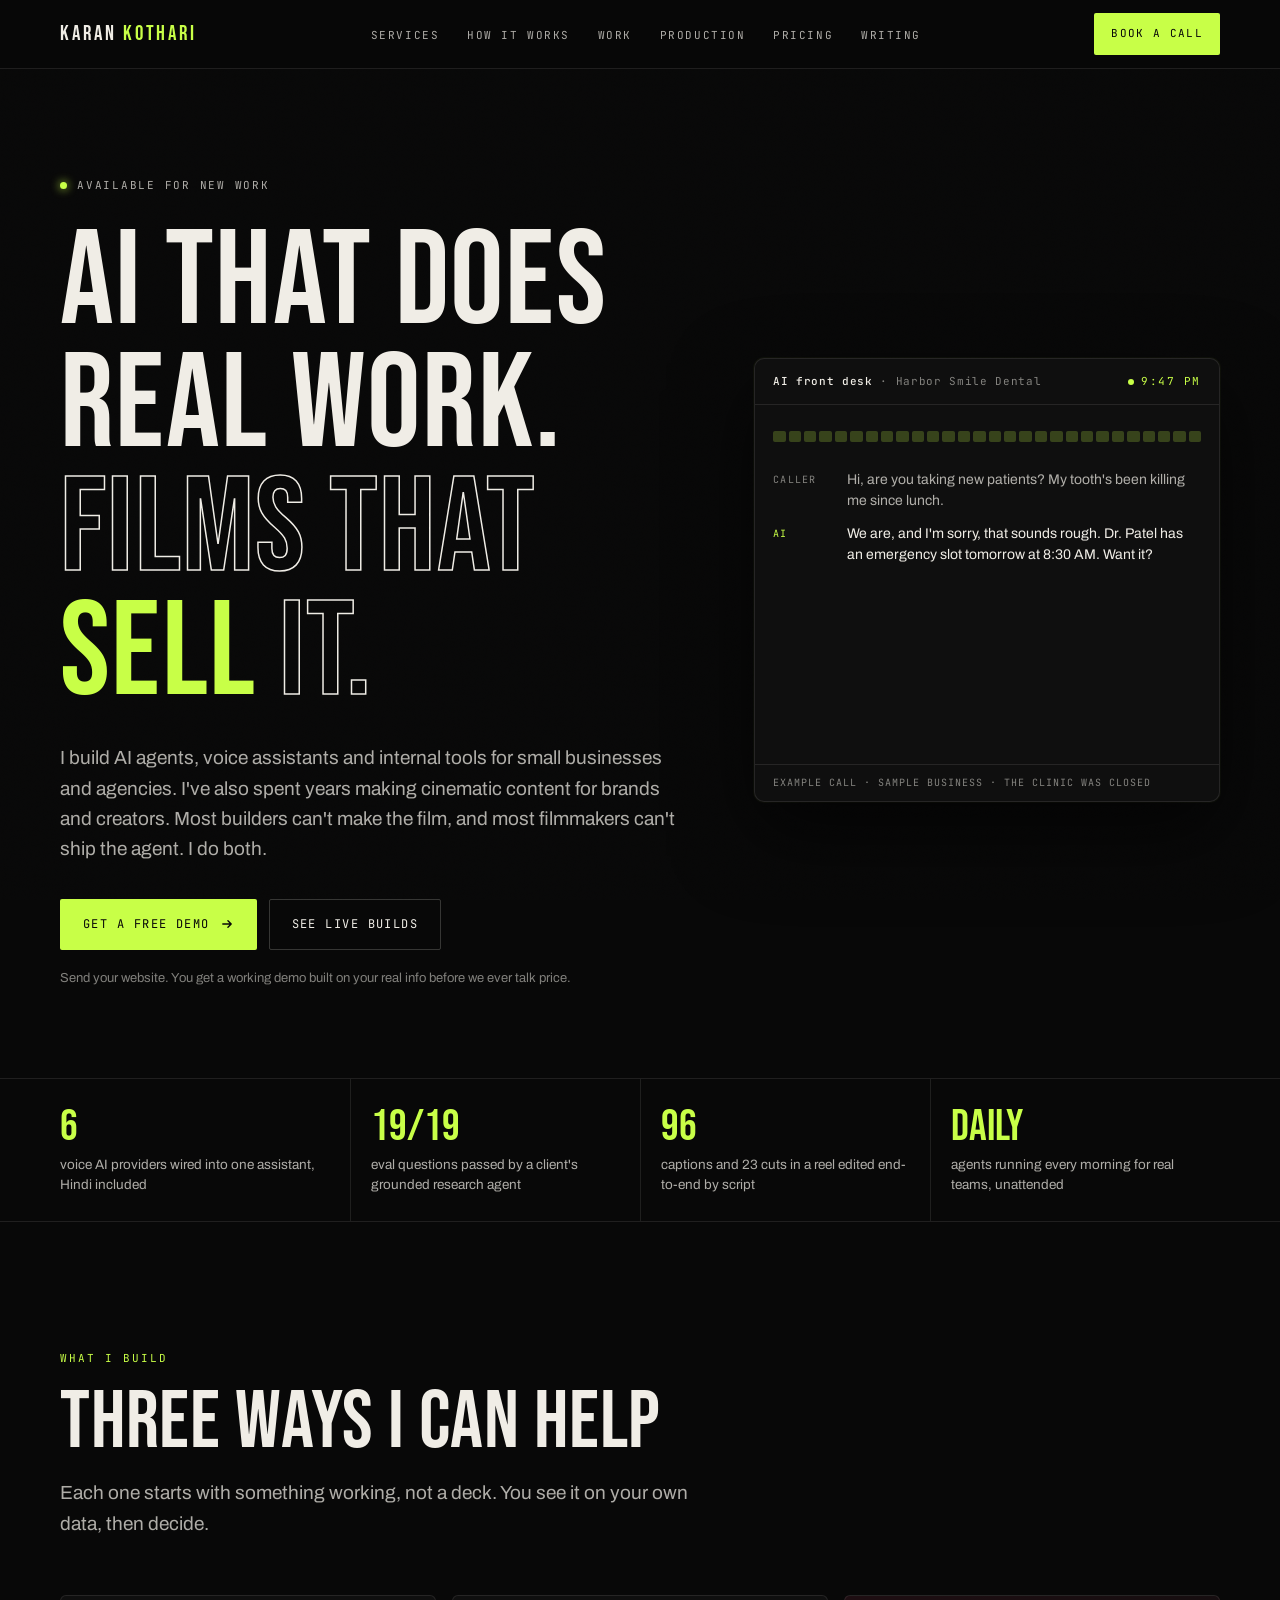
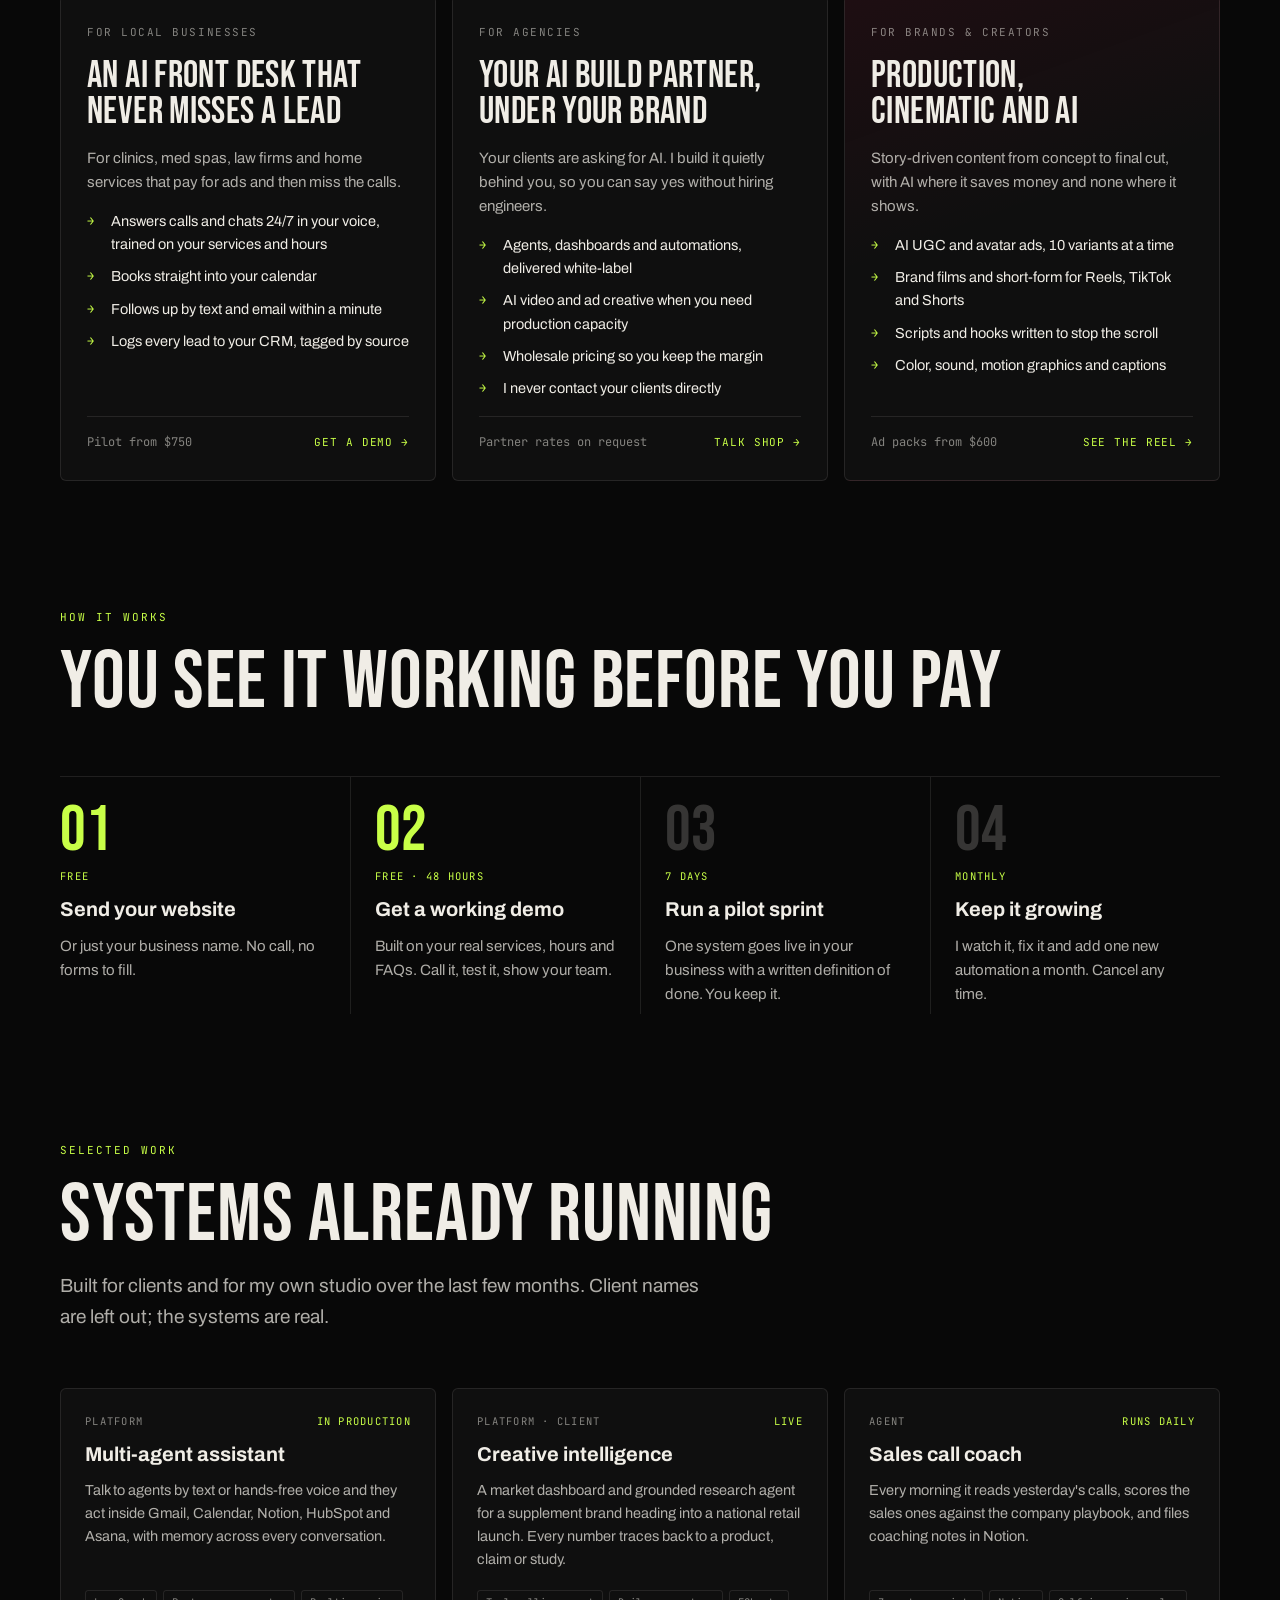
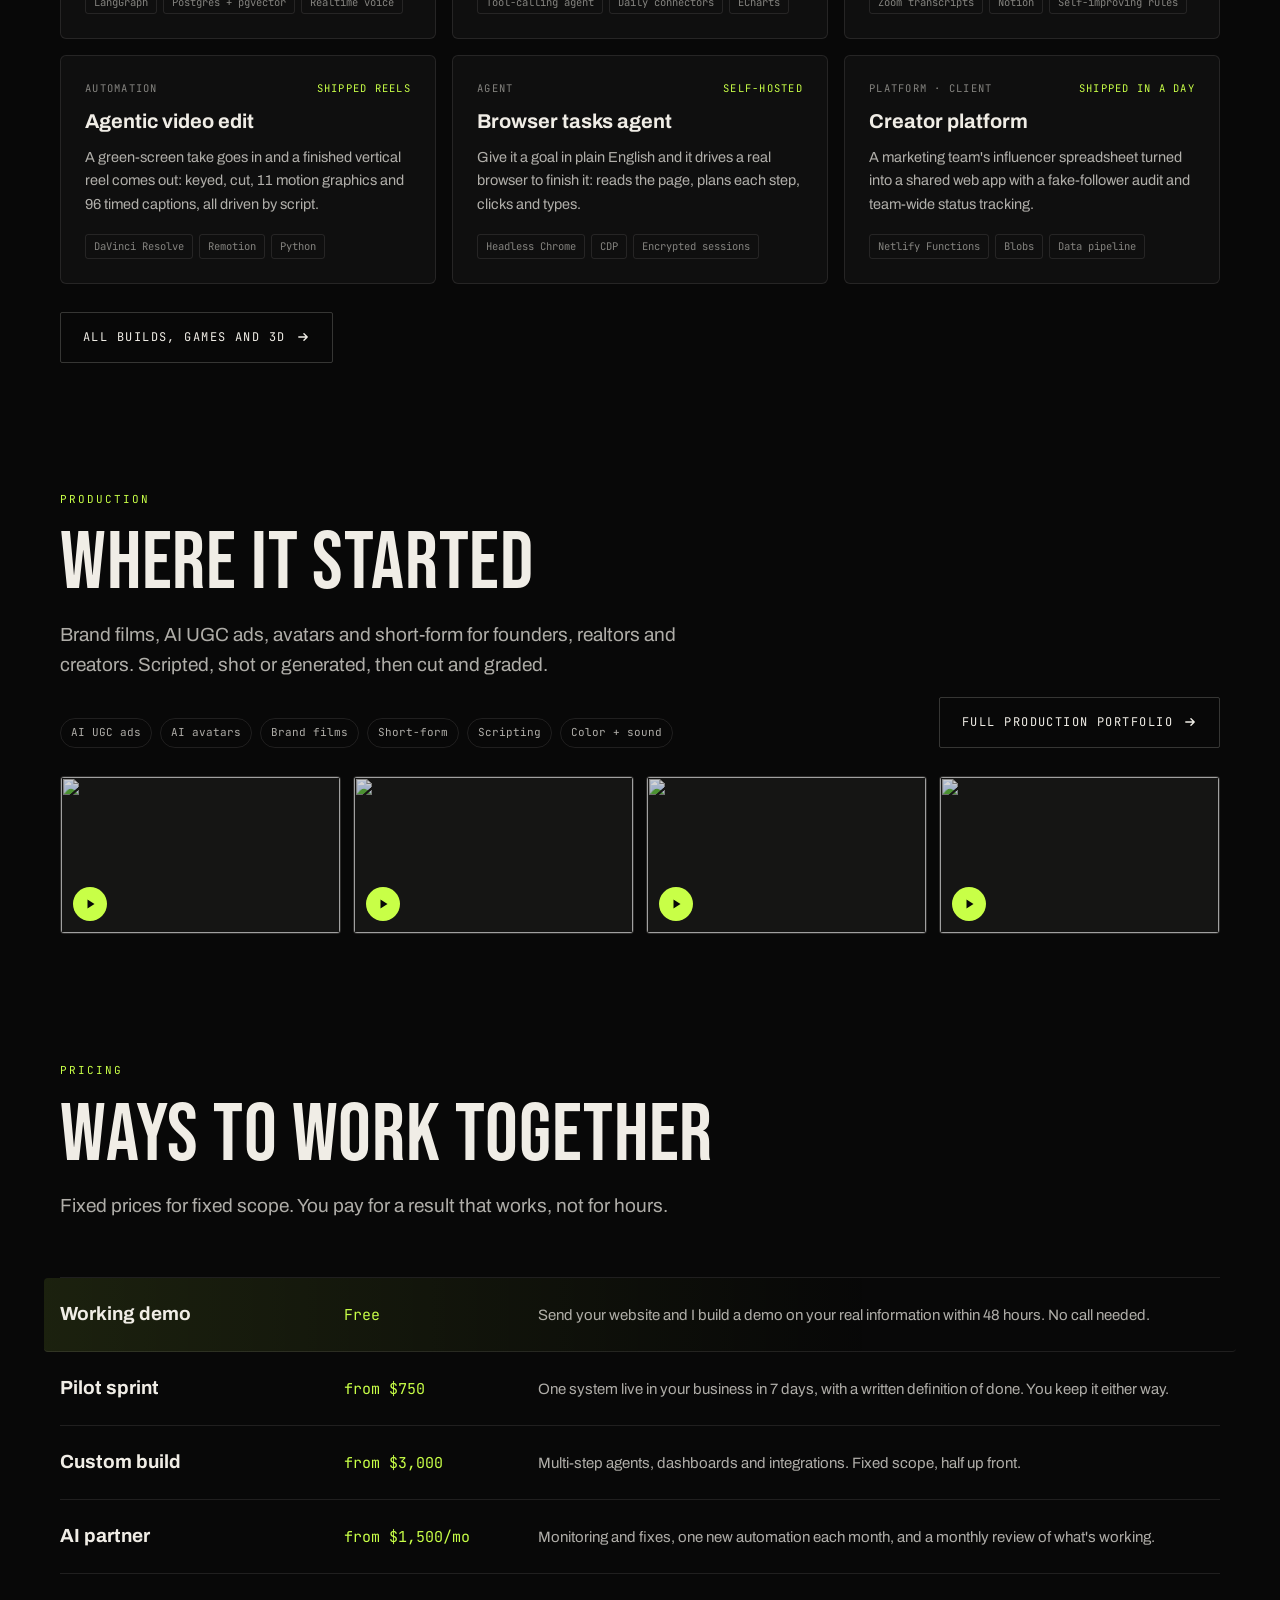
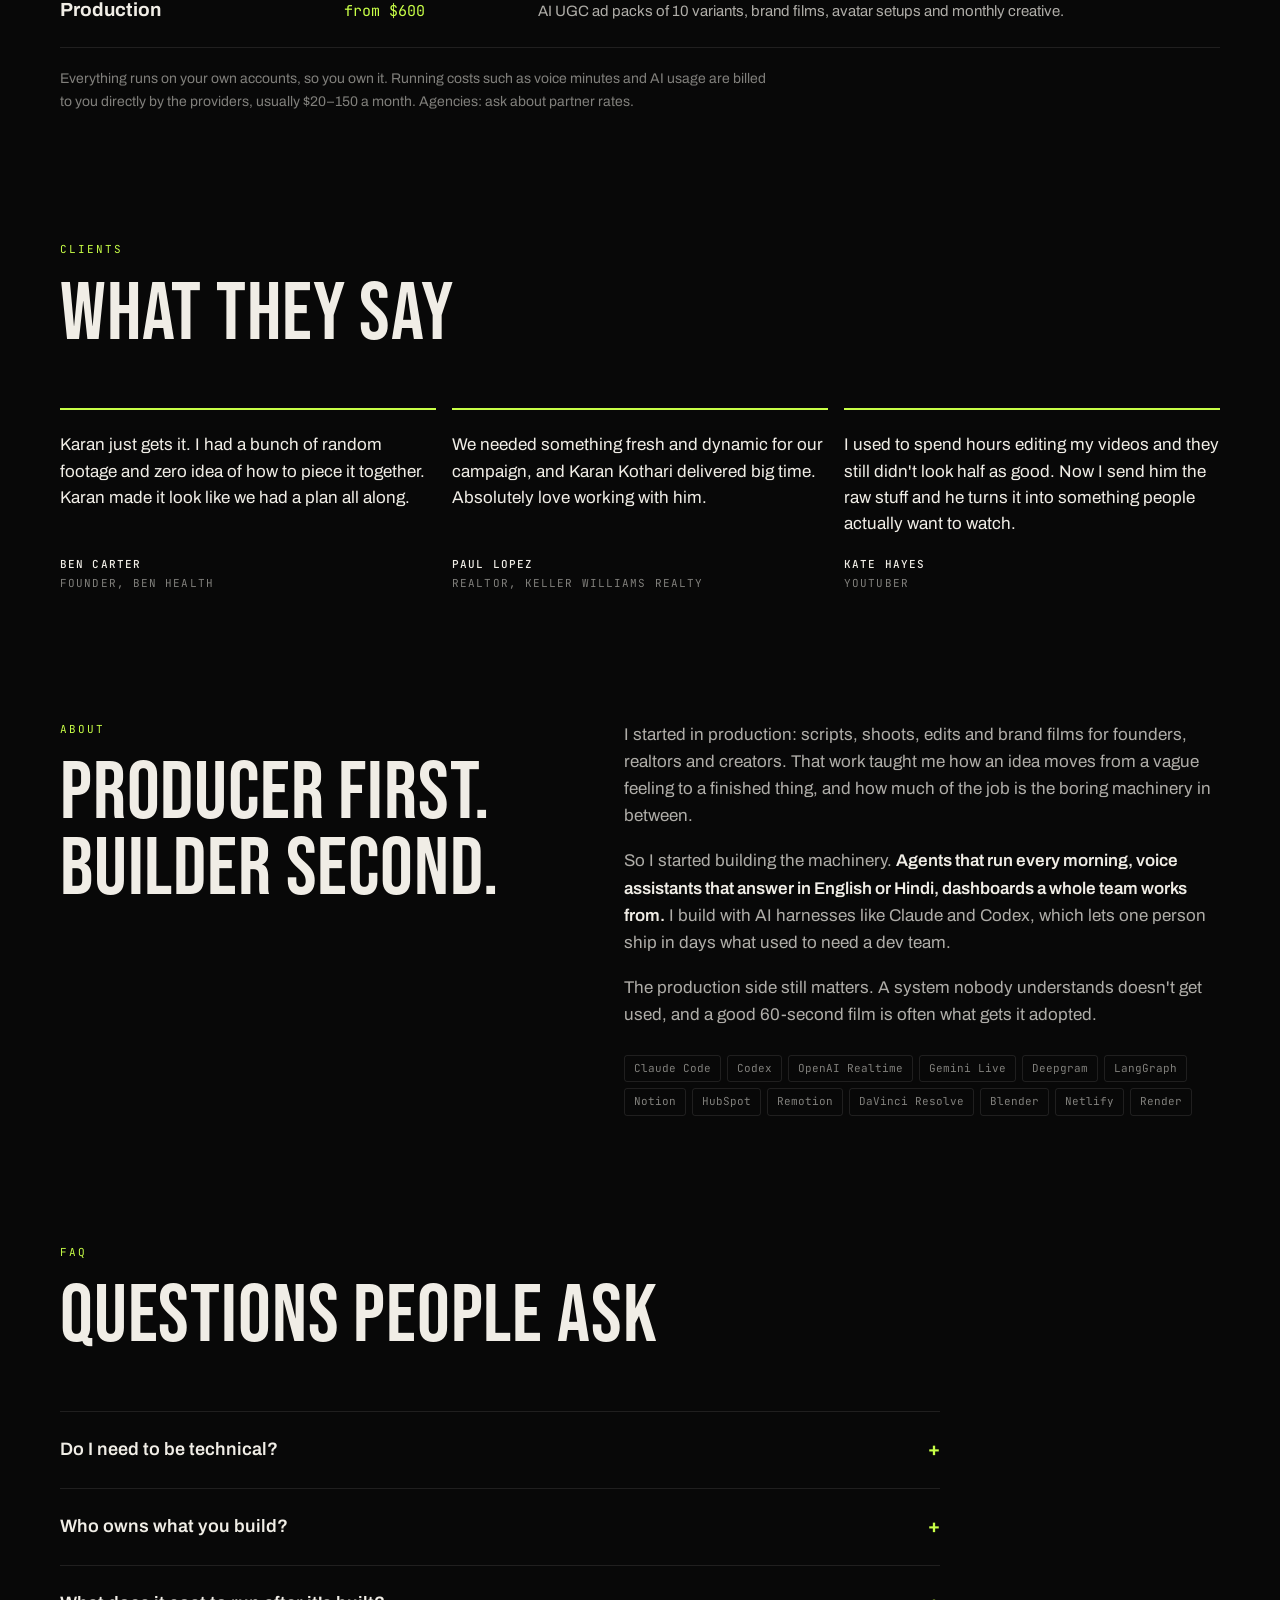
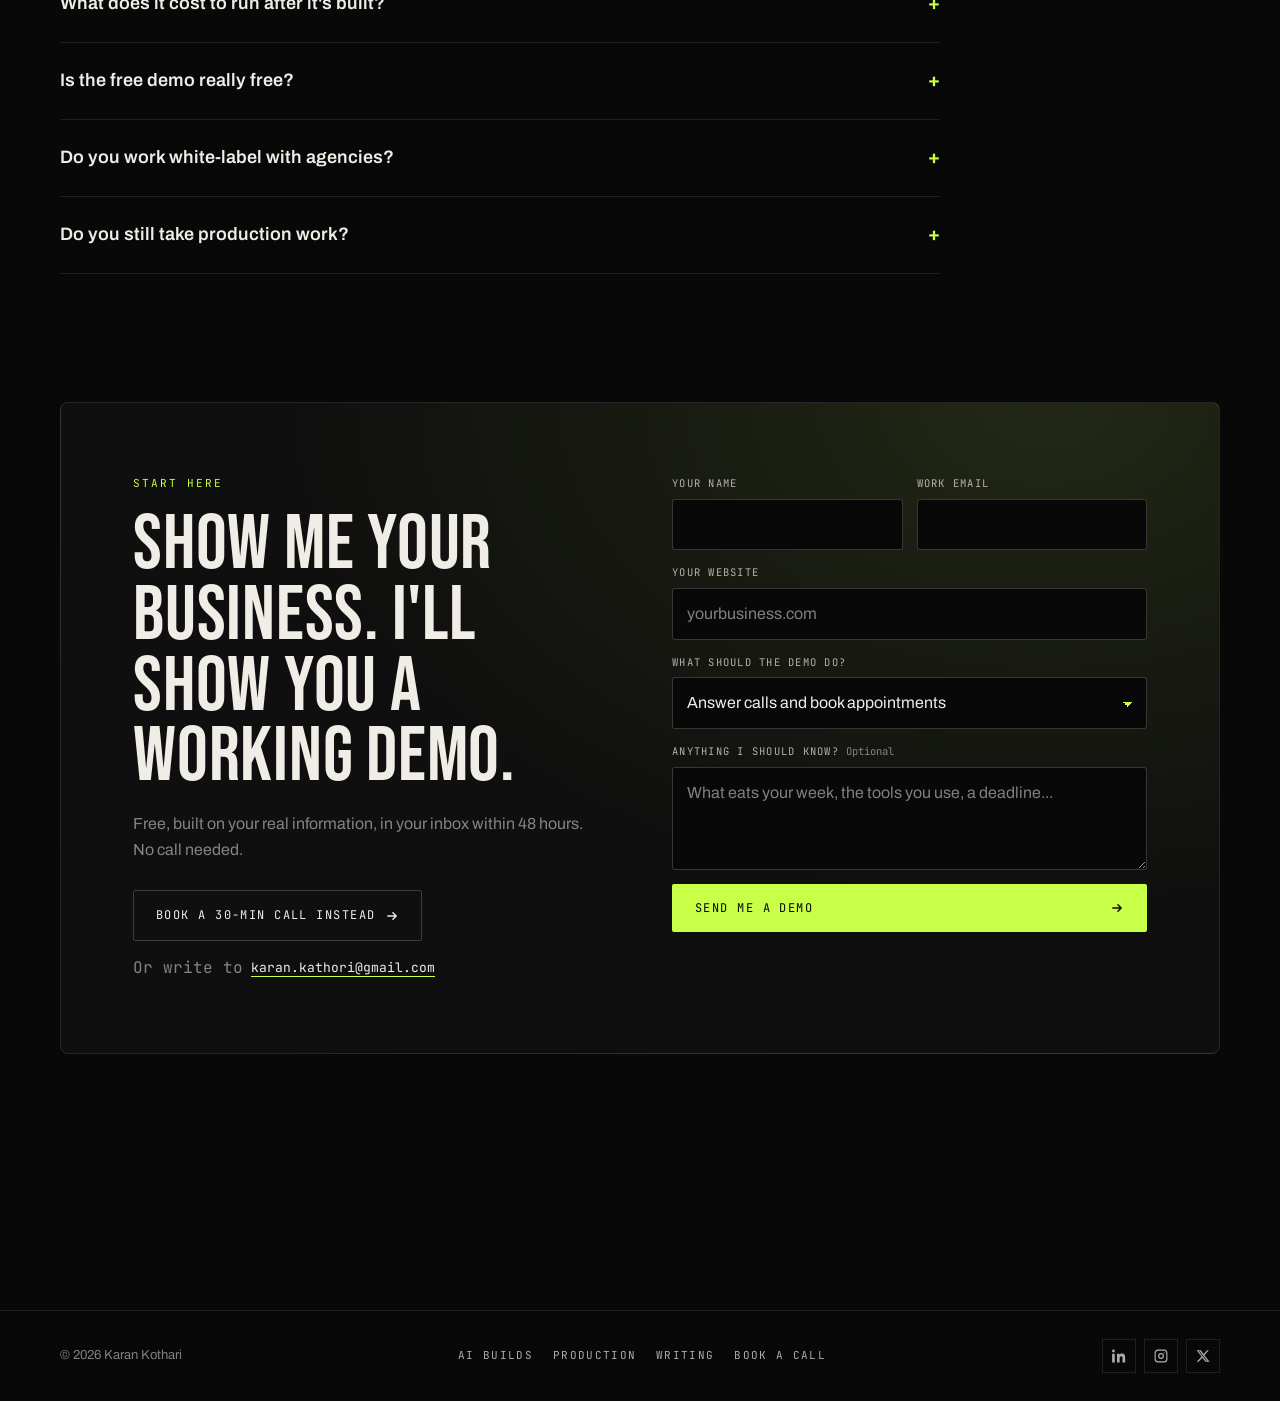
==== commit 6387f08d: "Add free-demo request form via Netlify Forms Replace the mailto button in the contact section with a" ====
--- a/index.html
+++ b/index.html
@@ -243,13 +243,33 @@
   .faq details p { padding-bottom: 22px; color: var(--white-70); max-width: 720px; }
 
   /* ── cta ── */
-  .cta { border: 1px solid var(--border); border-radius: 8px; padding: clamp(32px, 6vw, 72px); background: radial-gradient(ellipse at 85% 0%, var(--lime-10), transparent 55%), var(--black-2); display: grid; grid-template-columns: minmax(0, 1.2fr) minmax(0, .8fr); gap: 40px; align-items: end; }
-  .cta h2 { font-size: clamp(48px, 7vw, 96px); }
-  .cta-side { display: flex; flex-direction: column; gap: 14px; }
-  .cta-side .btn { justify-content: space-between; }
+  .cta { border: 1px solid var(--border); border-radius: 8px; padding: clamp(32px, 6vw, 72px); background: radial-gradient(ellipse at 85% 0%, var(--lime-10), transparent 55%), var(--black-2); display: grid; grid-template-columns: minmax(0, 1fr) minmax(0, 1fr); gap: clamp(32px, 5vw, 64px); align-items: start; }
+  .cta h2 { font-size: clamp(46px, 6vw, 84px); }
+  .cta-left { display: flex; flex-direction: column; gap: 18px; }
+  .cta-left .muted { font-size: 16px; max-width: 460px; }
+  .cta-alt { display: flex; flex-direction: column; align-items: flex-start; gap: 14px; margin-top: 10px; }
+  .demo-form { display: flex; flex-direction: column; gap: 14px; min-width: 0; }
+  .demo-form .row2 { display: grid; grid-template-columns: minmax(0,1fr) minmax(0,1fr); gap: 14px; }
+  .field { display: flex; flex-direction: column; gap: 7px; min-width: 0; }
+  .field span { font-family: var(--mono); font-size: 10.5px; letter-spacing: .12em; text-transform: uppercase; color: var(--white-70); }
+  .field em { font-style: normal; color: var(--white-50); text-transform: none; letter-spacing: 0; }
+  .field input, .field select, .field textarea { width: 100%; font: inherit; font-size: 16px; color: var(--white); background: var(--black); border: 1px solid var(--white-20); border-radius: 3px; padding: 12px 14px; transition: border-color .2s; }
+  .field textarea { resize: vertical; min-height: 84px; }
+  .field select { appearance: none; -webkit-appearance: none; background-image: linear-gradient(45deg, transparent 50%, var(--lime) 50%), linear-gradient(135deg, var(--lime) 50%, transparent 50%); background-position: calc(100% - 18px) 52%, calc(100% - 13px) 52%; background-size: 5px 5px; background-repeat: no-repeat; padding-right: 36px; }
+  .field input::placeholder, .field textarea::placeholder { color: var(--white-50); }
+  .field input:focus, .field select:focus, .field textarea:focus { outline: none; border-color: var(--lime); }
+  .demo-form .btn { justify-content: space-between; cursor: pointer; font-family: var(--mono); }
+  .demo-form .btn[disabled] { opacity: .6; cursor: wait; }
+  .hp { position: absolute; left: -9999px; width: 1px; height: 1px; overflow: hidden; }
+  .form-status { font-size: 14px; color: var(--white-70); min-height: 1.4em; }
+  .form-status.ok { color: var(--lime); }
+  .form-status.err { color: #ff6b8b; }
+  @media (max-width: 520px) { .demo-form .row2 { grid-template-columns: 1fr; } }
   .email-line { font-family: var(--mono); font-size: 13px; color: var(--white-70); display: flex; flex-wrap: wrap; gap: 8px; align-items: center; }
   .email-line a { color: var(--white); text-decoration-color: var(--lime); text-underline-offset: 4px; word-break: break-all; }
-  @media (max-width: 860px) { .cta { grid-template-columns: 1fr; } }
+  @media (max-width: 860px) { .cta { grid-template-columns: minmax(0, 1fr); } }
+  .cta-alt .btn { white-space: normal; max-width: 100%; }
+  .cta > * { min-width: 0; }
 
   /* ── footer ── */
   footer { position: relative; z-index: 1; border-top: 1px solid var(--border); margin-top: clamp(72px, 10vw, 128px); padding-block: 28px max(28px, env(safe-area-inset-bottom, 0px)); }
@@ -540,15 +560,36 @@
 <section class="block" id="contact" style="padding-top:0">
   <div class="wrap">
     <div class="cta rv">
-      <div>
+      <div class="cta-left">
         <span class="eyebrow">Start here</span>
-        <h2 style="margin-top:16px">Show me your business. I'll show you a working demo.</h2>
+        <h2>Show me your business. I'll show you a working demo.</h2>
+        <p class="muted">Free, built on your real information, in your inbox within 48 hours. No call needed.</p>
+        <div class="cta-alt">
+          <a class="btn btn-ghost" href="https://calendly.com/karan-kathori" target="_blank" rel="noopener">Book a 30-min call instead <svg viewBox="0 0 15 15" fill="none"><path d="M3 7.5H12M12 7.5L8.5 4M12 7.5L8.5 11" stroke="currentColor" stroke-width="1.5" stroke-linecap="round" stroke-linejoin="round"/></svg></a>
+          <div class="email-line"><span class="muted">Or write to</span><a href="mailto:karan.kathori@gmail.com">karan.kathori@gmail.com</a></div>
+        </div>
       </div>
-      <div class="cta-side">
-        <a class="btn btn-lime" href="mailto:karan.kathori@gmail.com?subject=Free%20demo%20request&amp;body=My%20website%3A%20%0AWhat%20I%27d%20like%20to%20automate%3A%20">Email me your website <svg viewBox="0 0 15 15" fill="none"><path d="M3 7.5H12M12 7.5L8.5 4M12 7.5L8.5 11" stroke="currentColor" stroke-width="1.5" stroke-linecap="round" stroke-linejoin="round"/></svg></a>
-        <a class="btn btn-ghost" href="https://calendly.com/karan-kathori" target="_blank" rel="noopener">Book a 30-min call <svg viewBox="0 0 15 15" fill="none"><path d="M3 7.5H12M12 7.5L8.5 4M12 7.5L8.5 11" stroke="currentColor" stroke-width="1.5" stroke-linecap="round" stroke-linejoin="round"/></svg></a>
-        <div class="email-line"><span class="muted">Or write to</span><a href="mailto:karan.kathori@gmail.com">karan.kathori@gmail.com</a></div>
-      </div>
+      <form class="demo-form" id="demoForm" name="free-demo" method="POST" action="/thanks/" data-netlify="true" netlify-honeypot="company_url">
+        <input type="hidden" name="form-name" value="free-demo" />
+        <p class="hp" aria-hidden="true"><label>Leave this empty <input name="company_url" tabindex="-1" autocomplete="off" /></label></p>
+        <div class="row2">
+          <label class="field" for="f-name"><span>Your name</span><input id="f-name" name="name" type="text" autocomplete="name" required /></label>
+          <label class="field" for="f-email"><span>Work email</span><input id="f-email" name="email" type="email" autocomplete="email" required /></label>
+        </div>
+        <label class="field" for="f-site"><span>Your website</span><input id="f-site" name="website" type="text" inputmode="url" placeholder="yourbusiness.com" required /></label>
+        <label class="field" for="f-type"><span>What should the demo do?</span>
+          <select id="f-type" name="demo_type">
+            <option>Answer calls and book appointments</option>
+            <option>Follow up on new leads</option>
+            <option>Something for my agency's clients</option>
+            <option>AI video or ad creative</option>
+            <option>Something else</option>
+          </select>
+        </label>
+        <label class="field" for="f-msg"><span>Anything I should know? <em>Optional</em></span><textarea id="f-msg" name="message" rows="3" placeholder="What eats your week, the tools you use, a deadline..."></textarea></label>
+        <button class="btn btn-lime" type="submit" id="f-submit">Send me a demo <svg viewBox="0 0 15 15" fill="none"><path d="M3 7.5H12M12 7.5L8.5 4M12 7.5L8.5 11" stroke="currentColor" stroke-width="1.5" stroke-linecap="round" stroke-linejoin="round"/></svg></button>
+        <p class="form-status" id="f-status" role="status" aria-live="polite"></p>
+      </form>
     </div>
   </div>
 </section>
@@ -589,6 +630,28 @@
       entries.forEach(function (e) { if (e.isIntersecting) { e.target.classList.add('in'); io.unobserve(e.target); } });
     }, { rootMargin: '0px 0px -8% 0px' });
     document.querySelectorAll('.rv').forEach(function (el) { io.observe(el); });
+  }
+
+  // free-demo form: post to Netlify in the background and confirm on the page
+  var form = document.getElementById('demoForm');
+  if (form && window.fetch) {
+    form.addEventListener('submit', function (e) {
+      e.preventDefault();
+      var status = document.getElementById('f-status'), submit = document.getElementById('f-submit');
+      submit.disabled = true; status.className = 'form-status'; status.textContent = 'Sending...';
+      fetch('/', { method: 'POST', headers: { 'Content-Type': 'application/x-www-form-urlencoded' }, body: new URLSearchParams(new FormData(form)).toString() })
+        .then(function (r) {
+          if (!r.ok) throw new Error(r.status);
+          form.reset();
+          status.className = 'form-status ok';
+          status.textContent = "Got it. I'll send your demo within 48 hours, usually sooner.";
+        })
+        .catch(function () {
+          status.className = 'form-status err';
+          status.textContent = "That didn't send. Please email karan.kathori@gmail.com with your website instead.";
+        })
+        .then(function () { submit.disabled = false; });
+    });
   }
 
   // replay the example call: first line stays, the rest arrive one by one
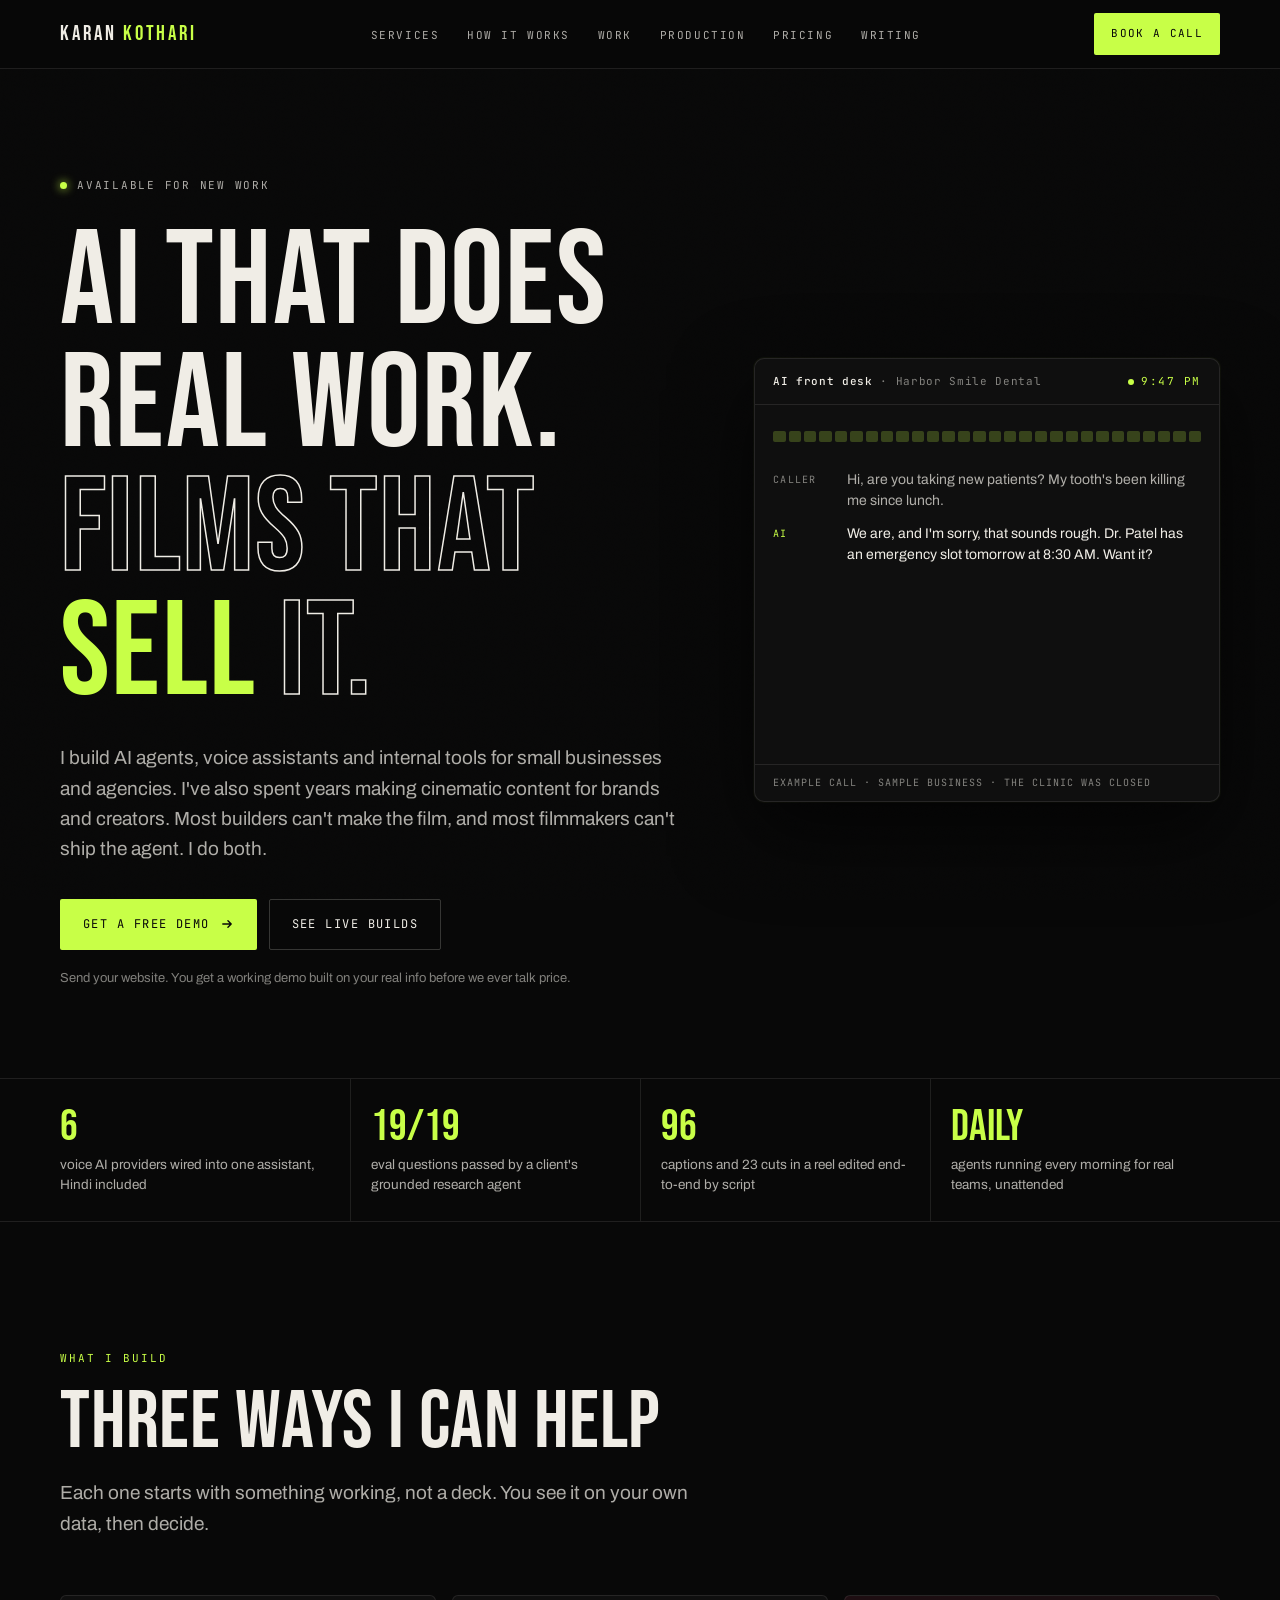
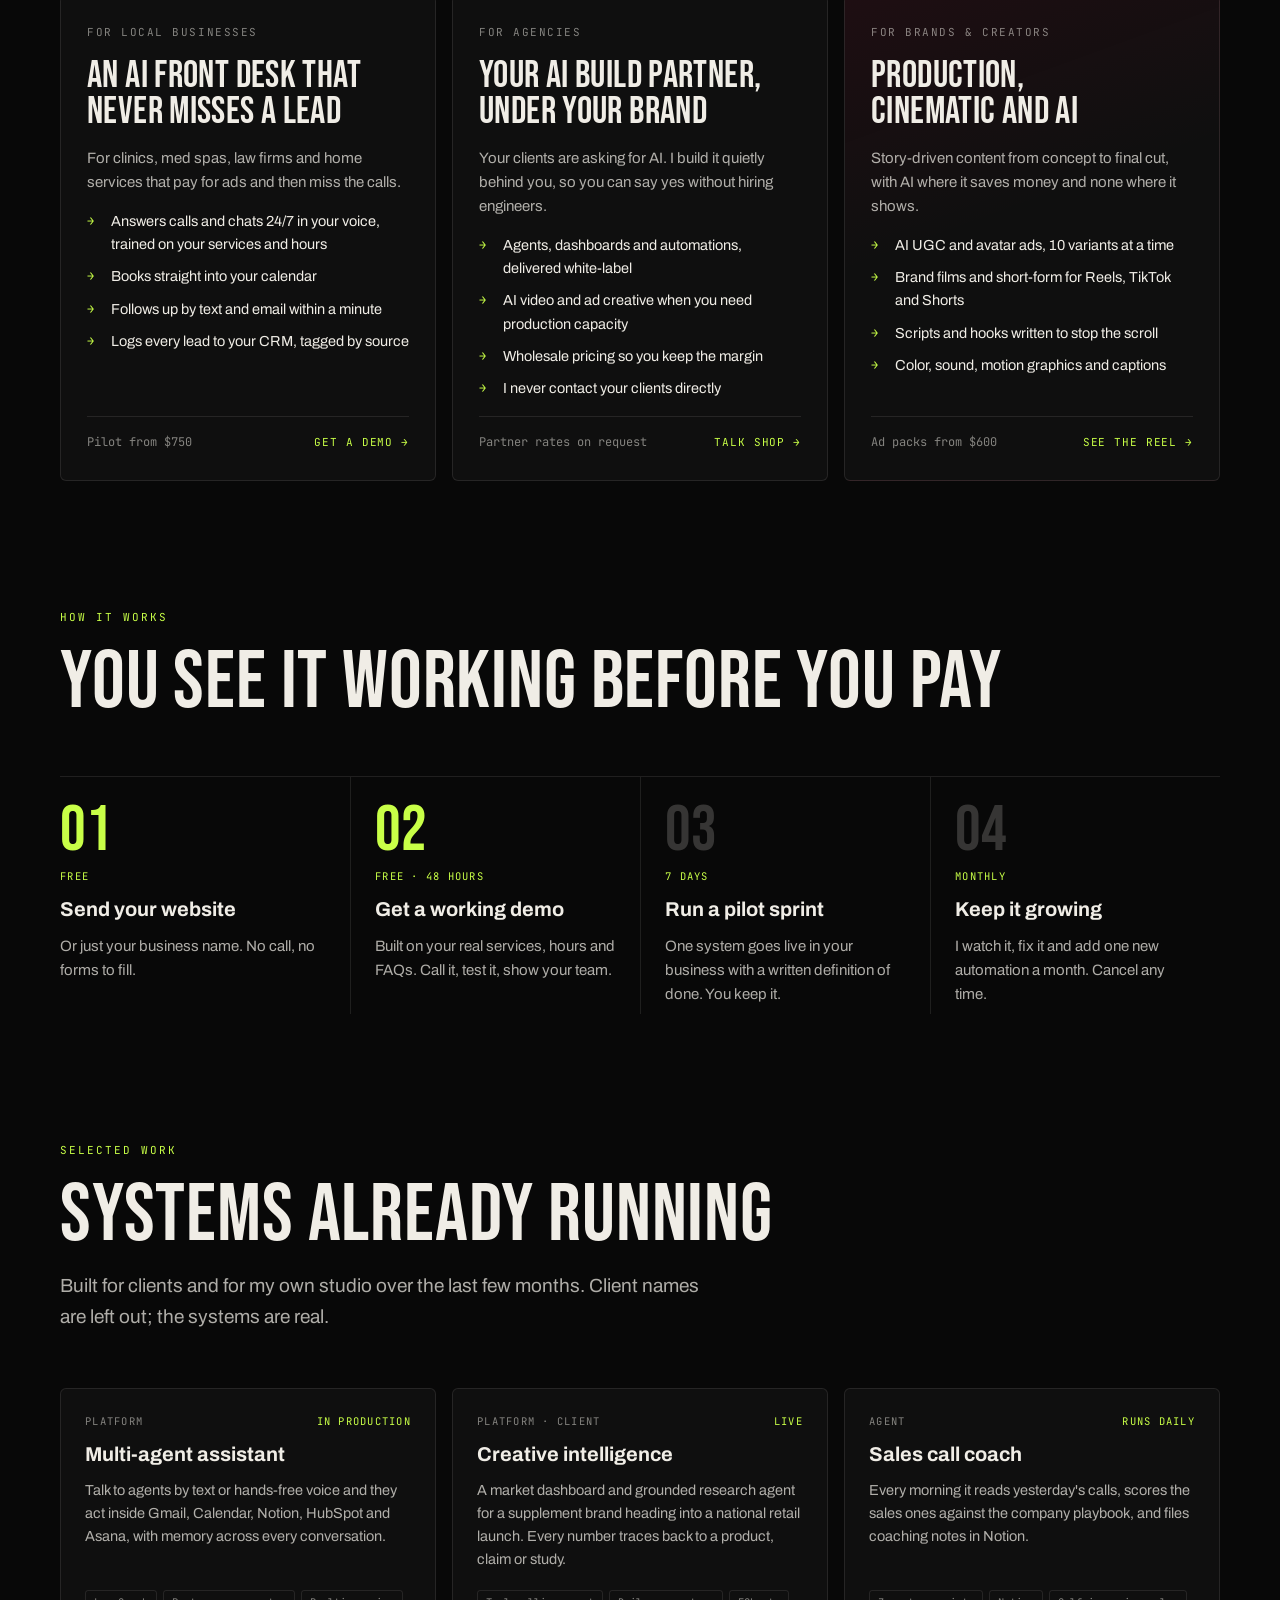
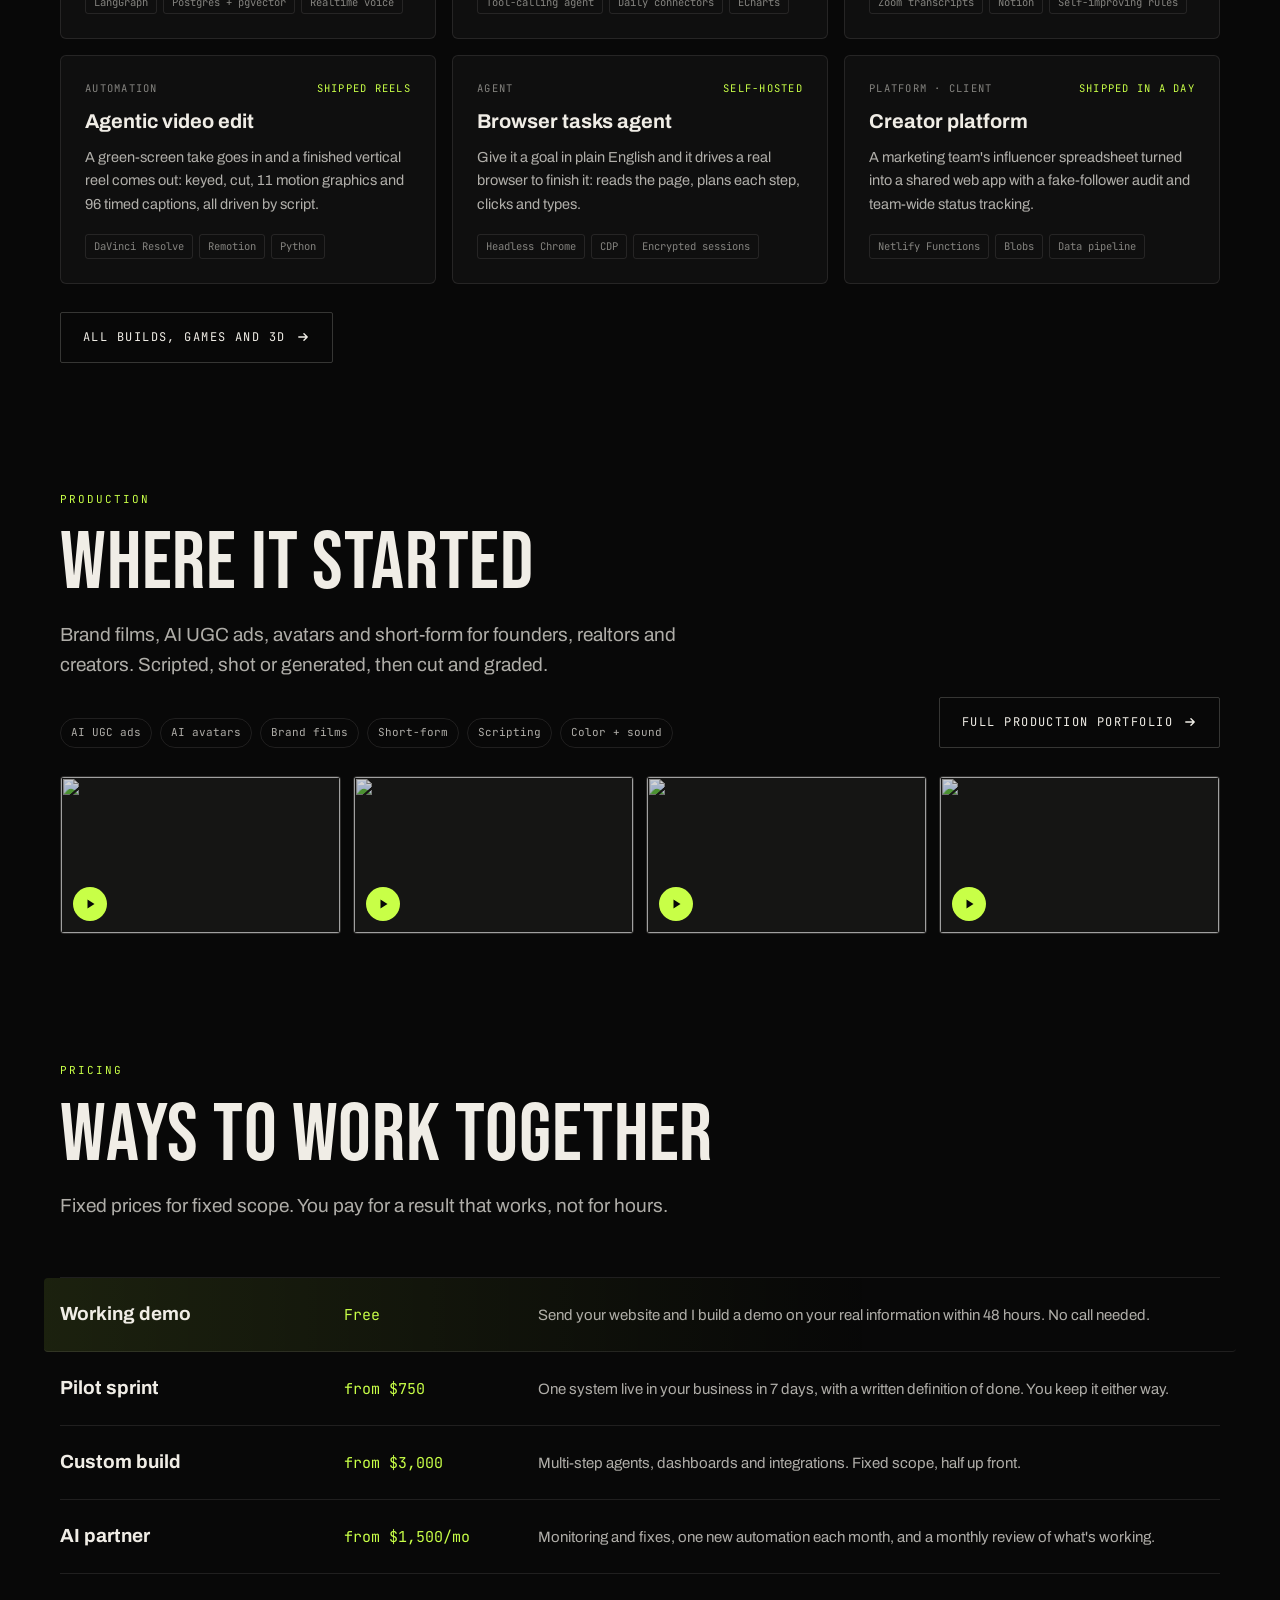
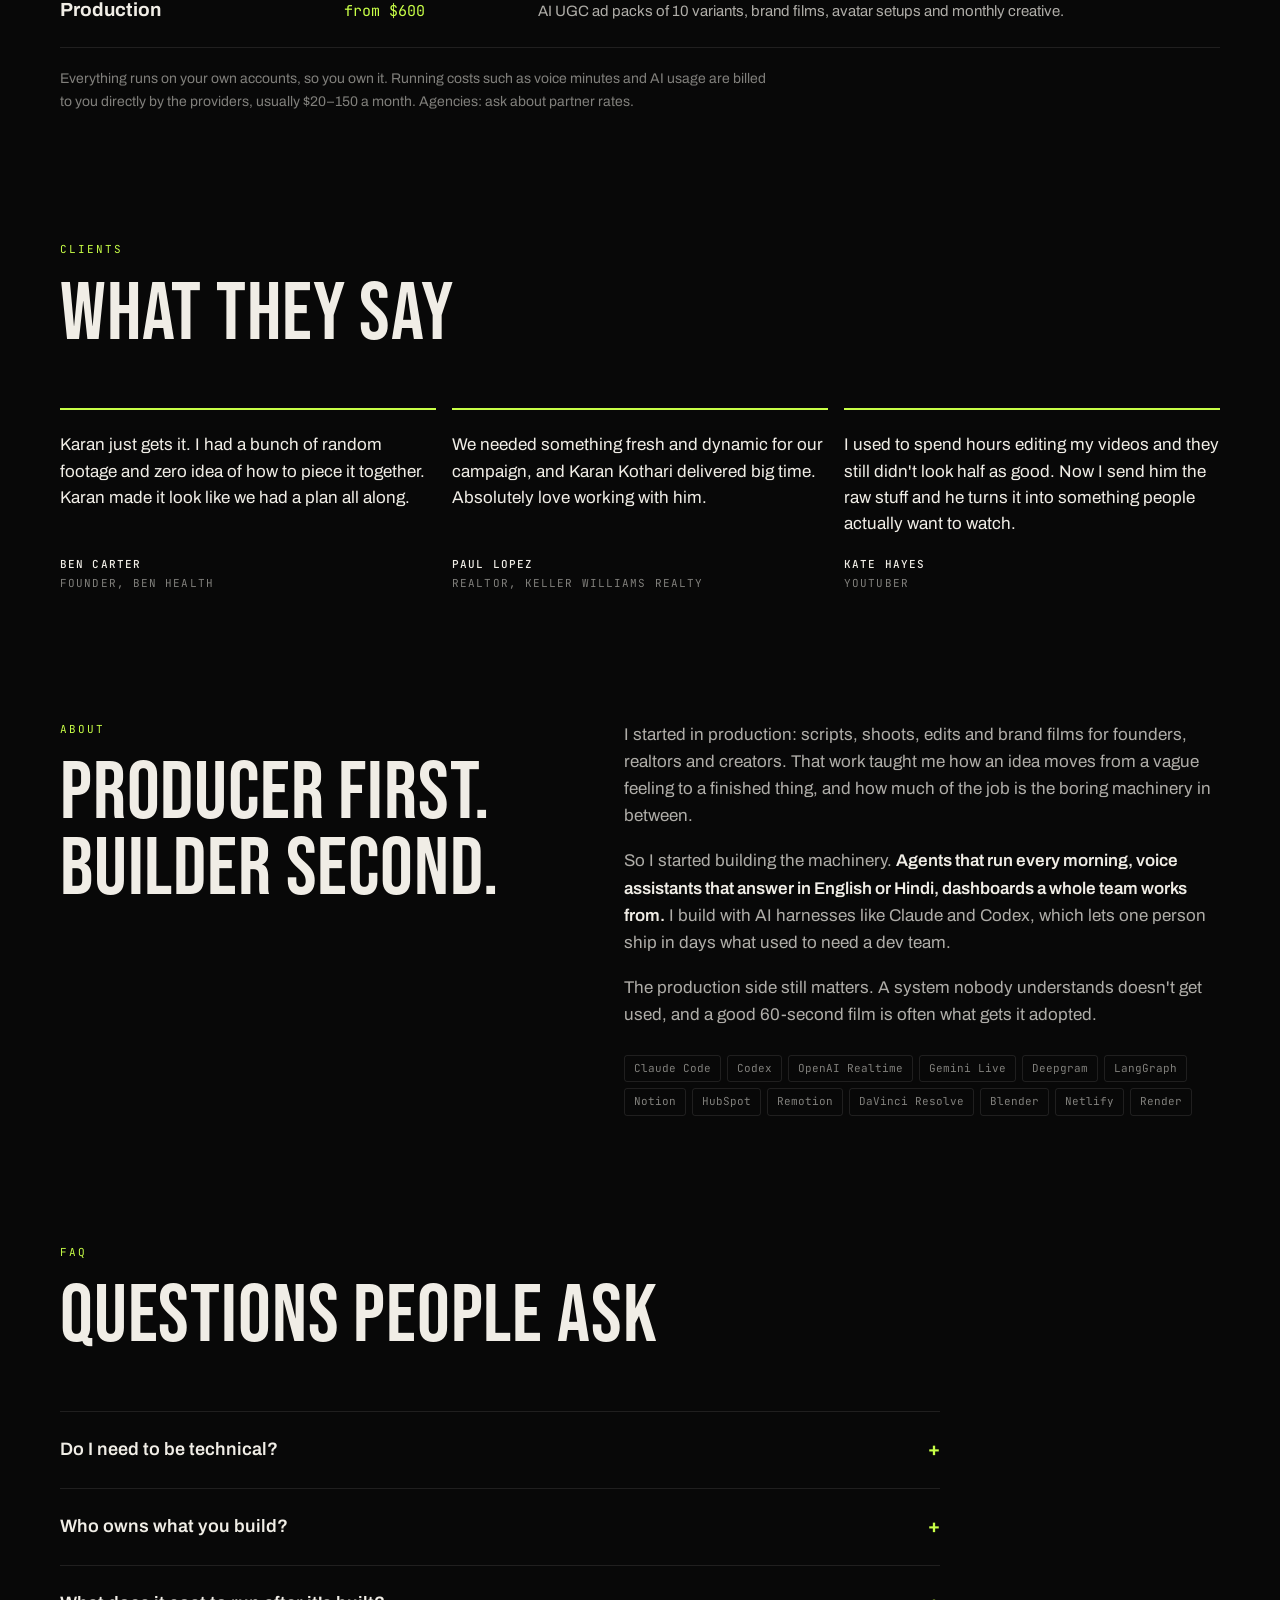
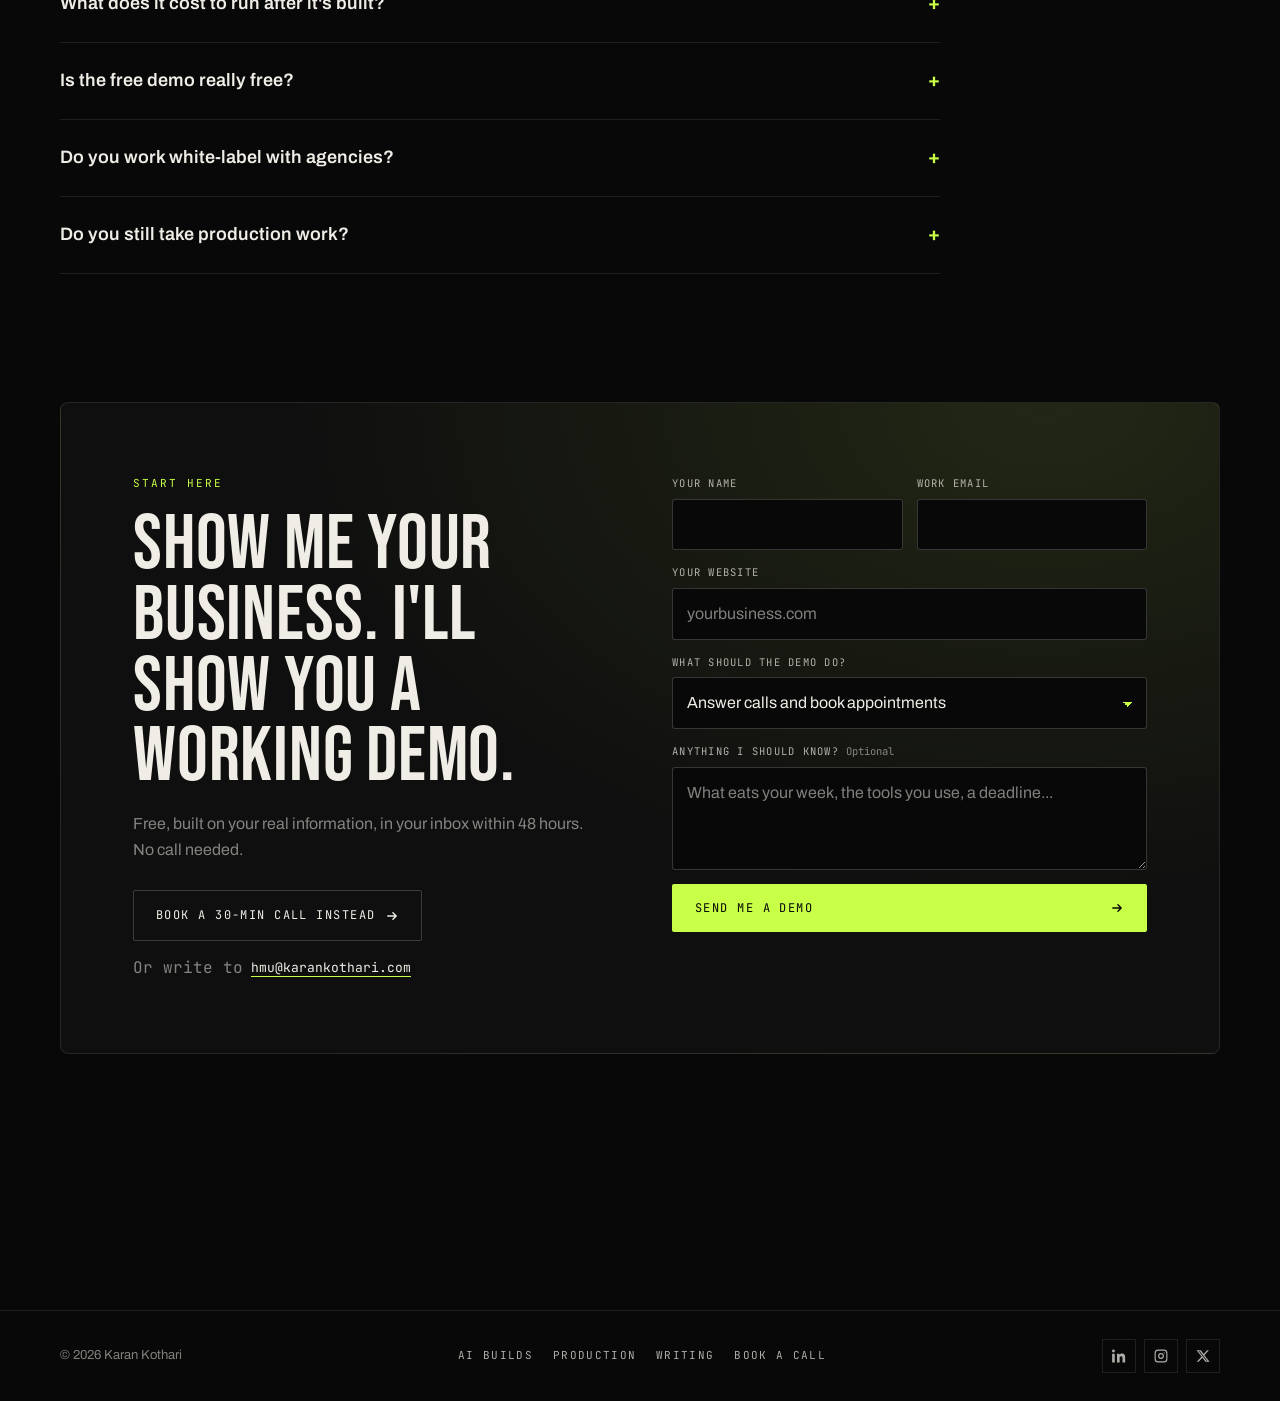
==== commit 4fb091d7: "Use hmu@karankothari.com as the contact address Co-Authored-By: Claude Opus 5.5 <noreply@anthropic.c" ====
--- a/index.html
+++ b/index.html
@@ -17,7 +17,7 @@
 <link rel="preconnect" href="https://fonts.gstatic.com" crossorigin />
 <link href="https://fonts.googleapis.com/css2?family=Bebas+Neue&family=Archivo:ital,wght@0,300;0,400;0,500;0,600;0,700;0,900;1,300&family=JetBrains+Mono:wght@400;500&display=swap" rel="stylesheet" />
 <script type="application/ld+json">
-{"@context":"https://schema.org","@type":"ProfessionalService","name":"Karan Kothari","url":"https://karankothari.com/","email":"karan.kathori@gmail.com","description":"AI agents, voice assistants, internal tools and cinematic content production for small businesses, agencies and brands.","founder":{"@type":"Person","name":"Karan Kothari","sameAs":["https://www.linkedin.com/in/karan-kothari-06423a183/","https://www.instagram.com/kuru_creates/","https://x.com/KaranKo66645113"]},"areaServed":"US","knowsAbout":["AI agents","Voice AI","Automation","Video production","AI video"]}
+{"@context":"https://schema.org","@type":"ProfessionalService","name":"Karan Kothari","url":"https://karankothari.com/","email":"hmu@karankothari.com","description":"AI agents, voice assistants, internal tools and cinematic content production for small businesses, agencies and brands.","founder":{"@type":"Person","name":"Karan Kothari","sameAs":["https://www.linkedin.com/in/karan-kothari-06423a183/","https://www.instagram.com/kuru_creates/","https://x.com/KaranKo66645113"]},"areaServed":"US","knowsAbout":["AI agents","Voice AI","Automation","Video production","AI video"]}
 </script>
 <style>
   *, *::before, *::after { margin: 0; padding: 0; box-sizing: border-box; }
@@ -566,7 +566,7 @@
         <p class="muted">Free, built on your real information, in your inbox within 48 hours. No call needed.</p>
         <div class="cta-alt">
           <a class="btn btn-ghost" href="https://calendly.com/karan-kathori" target="_blank" rel="noopener">Book a 30-min call instead <svg viewBox="0 0 15 15" fill="none"><path d="M3 7.5H12M12 7.5L8.5 4M12 7.5L8.5 11" stroke="currentColor" stroke-width="1.5" stroke-linecap="round" stroke-linejoin="round"/></svg></a>
-          <div class="email-line"><span class="muted">Or write to</span><a href="mailto:karan.kathori@gmail.com">karan.kathori@gmail.com</a></div>
+          <div class="email-line"><span class="muted">Or write to</span><a href="mailto:hmu@karankothari.com">hmu@karankothari.com</a></div>
         </div>
       </div>
       <form class="demo-form" id="demoForm" name="free-demo" method="POST" action="/thanks/" data-netlify="true" netlify-honeypot="company_url">
@@ -648,7 +648,7 @@
         })
         .catch(function () {
           status.className = 'form-status err';
-          status.textContent = "That didn't send. Please email karan.kathori@gmail.com with your website instead.";
+          status.textContent = "That didn't send. Please email hmu@karankothari.com with your website instead.";
         })
         .then(function () { submit.disabled = false; });
     });
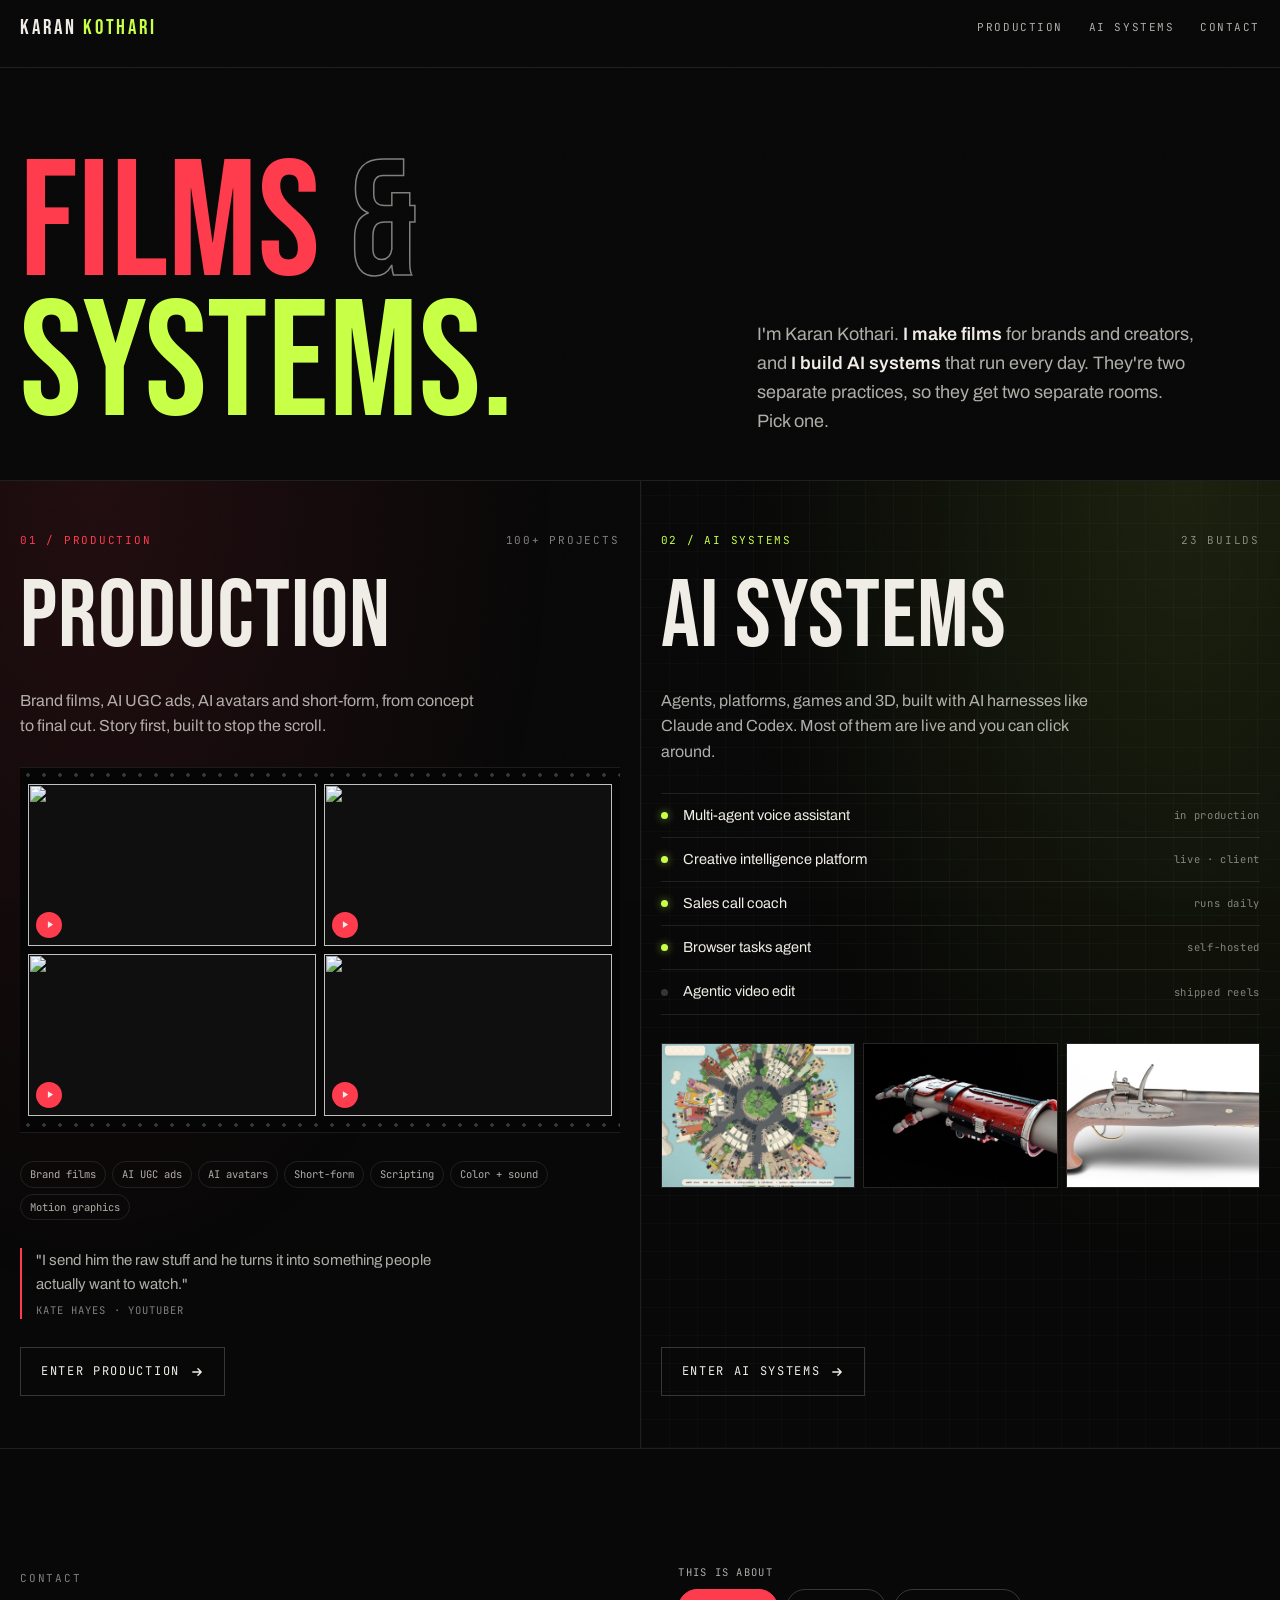
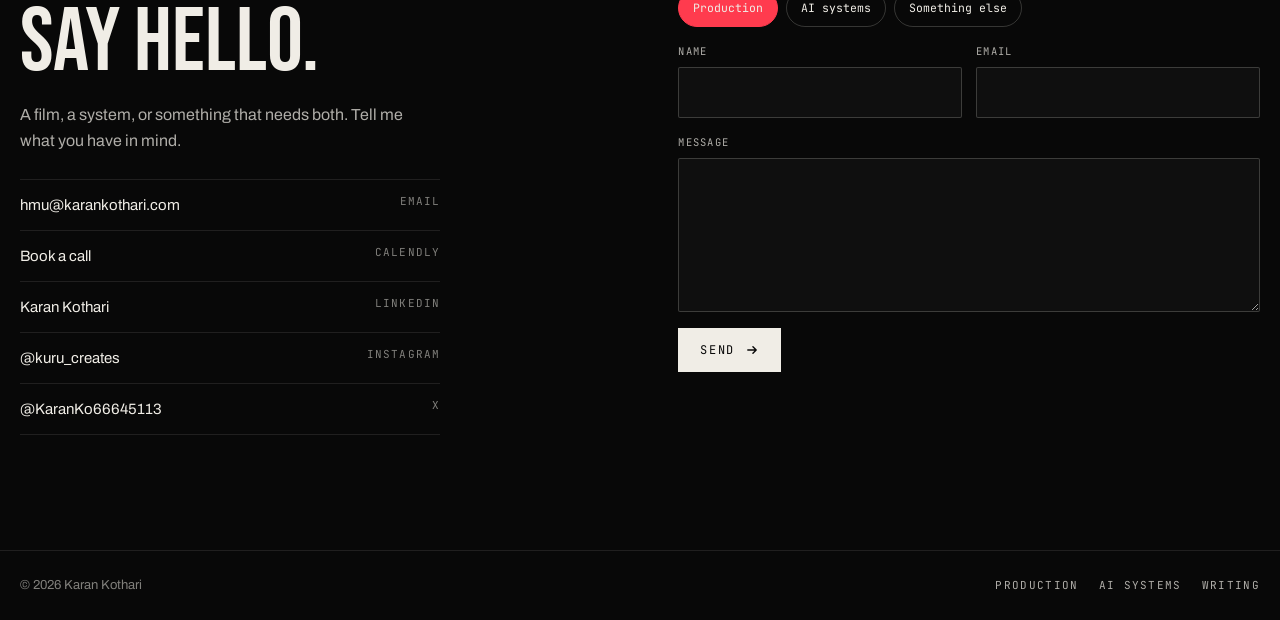
==== commit 90d3d83a: "Turn homepage into a two-practice portfolio Drop the services, pricing, process and FAQ sections. Th" ====
--- a/index.html
+++ b/index.html
@@ -3,49 +3,48 @@
 <head>
 <meta charset="UTF-8" />
 <meta name="viewport" content="width=device-width, initial-scale=1.0, viewport-fit=cover" />
-<title>Karan Kothari — AI Systems &amp; Production</title>
-<meta name="description" content="Karan Kothari builds AI agents, voice assistants and internal tools for small businesses and agencies, and makes the cinematic content that sells them. See it working before you pay." />
+<title>Karan Kothari — Production &amp; AI Systems</title>
+<meta name="description" content="Portfolio of Karan Kothari: cinematic and AI video production, and AI agents, platforms, games and 3D built with Claude and Codex." />
 <link rel="canonical" href="https://karankothari.com/" />
 <meta property="og:type" content="website" />
 <meta property="og:url" content="https://karankothari.com/" />
-<meta property="og:title" content="Karan Kothari — AI Systems & Production" />
-<meta property="og:description" content="AI that does real work inside your business, and the films that sell it. Send your website and get a working demo first." />
+<meta property="og:title" content="Karan Kothari — Production & AI Systems" />
+<meta property="og:description" content="Two practices, kept separate: films for brands and creators, and AI systems that run every day." />
 <meta name="twitter:card" content="summary" />
 <meta name="theme-color" content="#080808" />
 <link rel="icon" href="data:image/svg+xml,%3Csvg xmlns='http://www.w3.org/2000/svg' viewBox='0 0 64 64'%3E%3Crect width='64' height='64' rx='12' fill='%23080808'/%3E%3Ctext x='50%25' y='54%25' text-anchor='middle' dominant-baseline='middle' font-family='Impact,Arial Narrow,sans-serif' font-size='44' fill='%23C8FF47'%3EK%3C/text%3E%3C/svg%3E" />
 <link rel="preconnect" href="https://fonts.googleapis.com" />
 <link rel="preconnect" href="https://fonts.gstatic.com" crossorigin />
-<link href="https://fonts.googleapis.com/css2?family=Bebas+Neue&family=Archivo:ital,wght@0,300;0,400;0,500;0,600;0,700;0,900;1,300&family=JetBrains+Mono:wght@400;500&display=swap" rel="stylesheet" />
+<link href="https://fonts.googleapis.com/css2?family=Bebas+Neue&family=Archivo:ital,wght@0,300;0,400;0,500;0,600;0,700;1,300&family=JetBrains+Mono:wght@400;500&display=swap" rel="stylesheet" />
 <script type="application/ld+json">
-{"@context":"https://schema.org","@type":"ProfessionalService","name":"Karan Kothari","url":"https://karankothari.com/","email":"hmu@karankothari.com","description":"AI agents, voice assistants, internal tools and cinematic content production for small businesses, agencies and brands.","founder":{"@type":"Person","name":"Karan Kothari","sameAs":["https://www.linkedin.com/in/karan-kothari-06423a183/","https://www.instagram.com/kuru_creates/","https://x.com/KaranKo66645113"]},"areaServed":"US","knowsAbout":["AI agents","Voice AI","Automation","Video production","AI video"]}
+{"@context":"https://schema.org","@type":"Person","name":"Karan Kothari","url":"https://karankothari.com/","email":"hmu@karankothari.com","jobTitle":"Producer and AI systems builder","sameAs":["https://www.linkedin.com/in/karan-kothari-06423a183/","https://www.instagram.com/kuru_creates/","https://x.com/KaranKo66645113"]}
 </script>
 <style>
   *, *::before, *::after { margin: 0; padding: 0; box-sizing: border-box; }
 
-  /* One dark studio page: wide hero split (thesis | live call), then a 1200px column of sections. */
+  /* Portfolio as two rooms: a warm film side (red) and a cool systems side (lime), split down the middle. */
   :root {
     --black:    #080808;
     --black-2:  #0f0f0f;
-    --black-3:  #151514;
-    --lime:     #C8FF47;
-    --lime-10:  rgba(200,255,71,.10);
-    --lime-22:  rgba(200,255,71,.22);
-    --red:      #E8003D;
     --white:    #F0EDE6;
     --white-70: rgba(240,237,230,0.72);
     --white-50: rgba(240,237,230,0.52);
     --white-20: rgba(240,237,230,0.20);
     --border:   rgba(240,237,230,0.10);
+    --lime:     #C8FF47;
+    --lime-15:  rgba(200,255,71,.15);
+    --film:     #FF3B4E;
+    --film-15:  rgba(255,59,78,.15);
     --disp: 'Bebas Neue', Impact, 'Arial Narrow', sans-serif;
     --body: 'Archivo', system-ui, -apple-system, 'Segoe UI', sans-serif;
     --mono: 'JetBrains Mono', ui-monospace, Menlo, monospace;
     --ease: cubic-bezier(.2,.7,.2,1);
-    --gutter: max(20px, env(safe-area-inset-left, 0px));
-    --gutter-r: max(20px, env(safe-area-inset-right, 0px));
+    --gl: max(20px, env(safe-area-inset-left, 0px));
+    --gr: max(20px, env(safe-area-inset-right, 0px));
     color-scheme: dark;
   }
 
-  html { background: var(--black); scroll-behavior: smooth; scroll-padding-top: 84px; }
+  html { background: var(--black); scroll-behavior: smooth; }
   body { background: var(--black); color: var(--white); font-family: var(--body); font-size: 16px; line-height: 1.6; -webkit-font-smoothing: antialiased; overflow-x: hidden; }
   body::before {
     content: ''; position: fixed; inset: 0; z-index: 0; pointer-events: none; opacity: .03; mix-blend-mode: overlay;
@@ -53,620 +52,254 @@
     background-size: 200px 200px;
   }
   a { color: inherit; }
-  a:focus-visible, button:focus-visible, summary:focus-visible { outline: 2px solid var(--lime); outline-offset: 3px; }
+  a:focus-visible, button:focus-visible { outline: 2px solid var(--white); outline-offset: 3px; }
   img { max-width: 100%; display: block; }
-
-  .wrap { position: relative; z-index: 1; max-width: 1200px; margin: 0 auto; padding-left: var(--gutter); padding-right: var(--gutter-r); }
-  .eyebrow { font-family: var(--mono); font-size: 11px; letter-spacing: .18em; text-transform: uppercase; color: var(--lime); }
-  .muted { color: var(--white-50); }
-  h1, h2 { font-family: var(--disp); font-weight: 400; letter-spacing: .01em; line-height: .92; text-wrap: balance; }
-  h2 { font-size: clamp(44px, 6.4vw, 84px); }
-  h3 { font-size: 20px; font-weight: 700; line-height: 1.25; text-wrap: balance; }
-  .lede { font-size: clamp(17px, 1.6vw, 19px); color: var(--white-70); max-width: 640px; line-height: 1.6; }
-
-  /* buttons */
-  .btn { display: inline-flex; align-items: center; gap: 10px; font-family: var(--mono); font-size: 12px; letter-spacing: .12em; text-transform: uppercase; text-decoration: none; padding: 15px 22px; border-radius: 2px; border: 1px solid transparent; transition: background .2s, color .2s, border-color .2s, transform .2s var(--ease); white-space: nowrap; }
-  .btn svg { width: 14px; height: 14px; transition: transform .25s var(--ease); }
-  .btn:hover svg { transform: translateX(3px); }
-  .btn-lime { background: var(--lime); color: var(--black); }
-  .btn-lime:hover { background: #d6ff73; }
-  .btn-ghost { border-color: var(--white-20); color: var(--white); }
-  .btn-ghost:hover { border-color: var(--lime); color: var(--lime); }
-
-  /* ── nav ── */
-  .nav { position: sticky; top: 0; z-index: 50; background: rgba(8,8,8,.82); backdrop-filter: blur(14px); -webkit-backdrop-filter: blur(14px); border-bottom: 1px solid var(--border); padding-top: env(safe-area-inset-top, 0px); }
-  .nav > .wrap { display: flex; align-items: center; justify-content: space-between; gap: 24px; height: 68px; }
-  .nav.open { background: var(--black); }
+  .pad { padding-left: var(--gl); padding-right: var(--gr); }
+  .mono { font-family: var(--mono); font-size: 11px; letter-spacing: .16em; text-transform: uppercase; }
+
+  /* ── header ── */
+  header.top { position: relative; z-index: 2; display: flex; flex-wrap: wrap; align-items: center; justify-content: space-between; gap: 10px 20px; padding-block: 12px; min-height: 68px; border-bottom: 1px solid var(--border); padding-top: env(safe-area-inset-top, 0px); }
   .logo { font-family: var(--disp); font-size: 21px; letter-spacing: .14em; text-decoration: none; white-space: nowrap; }
   .logo span { color: var(--lime); }
-  .nav-links { display: flex; gap: 28px; list-style: none; }
-  .nav-links a { font-family: var(--mono); font-size: 11px; letter-spacing: .14em; text-transform: uppercase; color: var(--white-70); text-decoration: none; transition: color .2s; }
-  .nav-links a:hover { color: var(--lime); }
-  .nav-right { display: flex; align-items: center; gap: 12px; }
-  .nav .btn { padding: 11px 16px; font-size: 11px; }
-  .menu-btn { display: none; background: none; border: 1px solid var(--white-20); color: var(--white); font-family: var(--mono); font-size: 11px; letter-spacing: .14em; text-transform: uppercase; padding: 10px 12px; border-radius: 2px; cursor: pointer; }
-  .mobile-menu { display: none; border-top: 1px solid var(--border); }
-  .mobile-menu ul { list-style: none; display: flex; flex-direction: column; padding-block: 8px 16px; }
-  .mobile-menu a { display: block; padding: 12px 0; font-family: var(--disp); font-size: 30px; letter-spacing: .03em; text-decoration: none; border-bottom: 1px solid var(--border); }
-  @media (max-width: 960px) {
-    .nav-links { display: none; }
-    .menu-btn { display: inline-block; }
-    .nav.open .mobile-menu { display: block; }
+  .top nav { display: flex; gap: 26px; }
+  .top nav a { font-family: var(--mono); font-size: 11px; letter-spacing: .14em; text-transform: uppercase; color: var(--white-70); text-decoration: none; transition: color .2s; white-space: nowrap; }
+  .top nav a.p:hover { color: var(--film); }
+  .top nav a.s:hover { color: var(--lime); }
+  .top nav a.c:hover { color: var(--white); }
+  @media (max-width: 640px) { .top nav a.c { display: none; } .top nav { gap: 16px; } }
+  @media (max-width: 400px) { .logo { font-size: 17px; letter-spacing: .1em; } .top nav a { font-size: 10px; letter-spacing: .08em; } }
+
+  /* ── intro ── */
+  .intro { position: relative; z-index: 1; display: grid; grid-template-columns: minmax(0, 1.4fr) minmax(0, 1fr); gap: 32px; align-items: end; padding-block: clamp(40px, 7vw, 88px) clamp(28px, 4vw, 44px); }
+  .intro h1 { font-family: var(--disp); font-weight: 400; font-size: clamp(72px, 13vw, 184px); line-height: .84; letter-spacing: .005em; }
+  .intro h1 .a { color: var(--film); }
+  .intro h1 .b { color: var(--lime); }
+  .intro h1 .amp { color: transparent; -webkit-text-stroke: 1.5px var(--white-50); }
+  .intro p { color: var(--white-70); font-size: clamp(16px, 1.5vw, 18px); max-width: 440px; }
+  .intro p b { color: var(--white); font-weight: 600; }
+  @media (max-width: 820px) { .intro { grid-template-columns: 1fr; } }
+
+  /* ── the split ── */
+  .split { position: relative; z-index: 1; display: flex; border-top: 1px solid var(--border); border-bottom: 1px solid var(--border); }
+  .room { position: relative; flex: 1; min-width: 0; display: flex; flex-direction: column; gap: 28px; padding-block: clamp(32px, 4vw, 52px); text-decoration: none; overflow: hidden; transition: flex .6s var(--ease); }
+  .split:hover .room { flex: .9; }
+  .split:hover .room:hover { flex: 1.2; }
+  .room + .room { border-left: 1px solid var(--border); }
+  .room-bg { position: absolute; inset: 0; z-index: 0; pointer-events: none; opacity: .7; transition: opacity .5s; }
+  .room:hover .room-bg { opacity: 1; }
+  .room > *:not(.room-bg) { position: relative; z-index: 1; }
+  .prod .room-bg { background: radial-gradient(ellipse at 15% 0%, var(--film-15), transparent 60%); }
+  .sys .room-bg { background:
+      radial-gradient(ellipse at 85% 0%, var(--lime-15), transparent 60%),
+      repeating-linear-gradient(0deg, rgba(240,237,230,.035) 0 1px, transparent 1px 28px),
+      repeating-linear-gradient(90deg, rgba(240,237,230,.035) 0 1px, transparent 1px 28px); }
+
+  .room-head { display: flex; justify-content: space-between; align-items: baseline; gap: 12px; }
+  .prod .idx { color: var(--film); }
+  .sys .idx { color: var(--lime); }
+  .room-head .count { color: var(--white-50); }
+  .room h2 { font-family: var(--disp); font-weight: 400; font-size: clamp(56px, 7.5vw, 112px); line-height: .86; letter-spacing: .01em; }
+  .room .tag { color: var(--white-70); font-size: 16px; max-width: 460px; }
+  .disc { display: flex; flex-wrap: wrap; gap: 6px; }
+  .disc span { font-family: var(--mono); font-size: 10.5px; color: var(--white-70); border: 1px solid var(--border); padding: 4px 9px; border-radius: 999px; }
+
+  /* production: a filmstrip of reels */
+  .strip { position: relative; display: grid; grid-template-columns: repeat(2, minmax(0,1fr)); gap: 8px; padding: 16px 8px; background: #050505; border-block: 1px solid var(--border); }
+  .strip::before, .strip::after { content: ''; position: absolute; left: 0; right: 0; height: 8px; background-image: radial-gradient(circle, rgba(240,237,230,.22) 1.5px, transparent 2px); background-size: 16px 8px; }
+  .strip::before { top: 3px; } .strip::after { bottom: 3px; }
+  .frame { position: relative; aspect-ratio: 16/9; overflow: hidden; background: var(--black-2); max-width: 100%; }
+  .frame img { width: 100%; height: 100%; object-fit: cover; filter: saturate(.85); transition: transform .7s var(--ease), filter .4s; }
+  .room:hover .frame img { filter: saturate(1.05); transform: scale(1.03); }
+  .frame .pb { position: absolute; left: 8px; bottom: 8px; width: 26px; height: 26px; border-radius: 50%; background: var(--film); display: grid; place-items: center; }
+  .frame .pb svg { width: 9px; height: 9px; fill: var(--white); margin-left: 2px; }
+  .quote { border-left: 2px solid var(--film); padding-left: 14px; font-size: 15px; color: var(--white-70); max-width: 460px; }
+  .quote cite { display: block; margin-top: 6px; font-style: normal; font-family: var(--mono); font-size: 10.5px; letter-spacing: .1em; text-transform: uppercase; color: var(--white-50); }
+
+  /* systems: a run log of builds */
+  .log { list-style: none; border-top: 1px solid var(--border); font-size: 14.5px; }
+  .log li { display: grid; grid-template-columns: 10px minmax(0,1fr) auto; gap: 12px; align-items: center; padding: 10px 0; border-bottom: 1px solid var(--border); }
+  .log .dot { width: 7px; height: 7px; border-radius: 50%; background: var(--lime); box-shadow: 0 0 8px rgba(200,255,71,.6); }
+  .log .dot.idle { background: var(--white-20); box-shadow: none; }
+  .log .st { font-family: var(--mono); font-size: 10.5px; color: var(--white-50); letter-spacing: .06em; white-space: nowrap; }
+  .shots { display: grid; grid-template-columns: repeat(3, minmax(0,1fr)); gap: 8px; }
+  .shots .frame { aspect-ratio: 4/3; border: 1px solid var(--border); }
+
+  .enter { margin-top: auto; display: inline-flex; align-items: center; gap: 10px; align-self: flex-start; font-family: var(--mono); font-size: 12px; letter-spacing: .14em; text-transform: uppercase; padding: 14px 20px; border: 1px solid var(--white-20); transition: background .25s, color .25s, border-color .25s; }
+  .enter svg { width: 14px; height: 14px; transition: transform .25s var(--ease); }
+  .room:hover .enter svg { transform: translateX(4px); }
+  .prod:hover .enter { background: var(--film); border-color: var(--film); color: var(--white); }
+  .sys:hover .enter { background: var(--lime); border-color: var(--lime); color: var(--black); }
+  .room:focus-visible { outline: 2px solid var(--white); outline-offset: -4px; }
+
+  @media (max-width: 900px) {
+    .split { flex-direction: column; }
+    .split:hover .room, .split:hover .room:hover { flex: none; }
+    .room + .room { border-left: 0; border-top: 1px solid var(--border); }
   }
-  @media (max-width: 420px) { .nav .btn-lime { display: none; } }
-
-  /* ── hero ── */
-  .hero { padding-block: clamp(48px, 8vw, 104px) clamp(56px, 7vw, 96px); }
-  .hero .wrap { display: grid; grid-template-columns: minmax(0, 1.15fr) minmax(0, .85fr); gap: clamp(32px, 5vw, 72px); align-items: center; }
-  .avail { display: inline-flex; align-items: center; gap: 10px; font-family: var(--mono); font-size: 11px; letter-spacing: .16em; text-transform: uppercase; color: var(--white-70); margin-bottom: 26px; }
-  .avail .dot { width: 7px; height: 7px; border-radius: 50%; background: var(--lime); box-shadow: 0 0 10px var(--lime); animation: pulse 2s ease-in-out infinite; }
-  @keyframes pulse { 50% { opacity: .35; } }
-  .hero h1 { font-size: clamp(64px, 10.5vw, 148px); margin-bottom: 28px; }
-  .hero h1 .l2 { display: block; color: transparent; -webkit-text-stroke: 1.5px var(--white); }
-  .hero h1 .l2 em { font-style: normal; color: var(--lime); -webkit-text-stroke: 0; }
-  .hero .lede { margin-bottom: 34px; }
-  .hero-ctas { display: flex; flex-wrap: wrap; gap: 12px; }
-  .hero-note { margin-top: 18px; font-size: 13px; color: var(--white-50); }
-
-  /* live call card */
-  .call { background: var(--black-2); border: 1px solid var(--border); border-radius: 10px; overflow: hidden; box-shadow: 0 30px 80px rgba(0,0,0,.6), 0 0 0 1px rgba(200,255,71,.04); min-width: 0; }
-  .call-top { display: flex; align-items: center; justify-content: space-between; gap: 12px; padding: 14px 18px; border-bottom: 1px solid var(--border); font-family: var(--mono); font-size: 11px; letter-spacing: .06em; color: var(--white-50); }
-  .call-top b { color: var(--white); font-weight: 500; }
-  .live { display: inline-flex; align-items: center; gap: 7px; color: var(--lime); text-transform: uppercase; letter-spacing: .14em; white-space: nowrap; }
-  .live::before { content: ''; width: 6px; height: 6px; border-radius: 50%; background: var(--lime); animation: pulse 1.4s ease-in-out infinite; }
-  .wave { display: flex; align-items: center; gap: 3px; height: 34px; padding: 0 18px; margin-top: 14px; }
-  .wave i { flex: 1; background: var(--lime-22); border-radius: 2px; height: 30%; animation: wv 1.1s ease-in-out infinite; }
-  .wave i:nth-child(3n) { animation-delay: -.3s; } .wave i:nth-child(4n) { animation-delay: -.6s; } .wave i:nth-child(5n) { animation-delay: -.8s; } .wave i:nth-child(7n) { animation-delay: -.15s; }
-  @keyframes wv { 0%,100% { height: 22%; } 50% { height: 95%; } }
-  .lines { list-style: none; display: flex; flex-direction: column; gap: 12px; padding: 16px 18px 6px; min-height: 252px; }
-  .line { display: grid; grid-template-columns: 64px 1fr; gap: 10px; font-size: 14px; line-height: 1.5; transition: opacity .4s var(--ease), transform .4s var(--ease); }
-  .line .who { font-family: var(--mono); font-size: 10px; letter-spacing: .12em; text-transform: uppercase; color: var(--white-50); padding-top: 3px; }
-  .line.ai .who { color: var(--lime); }
-  .line.ai p { color: var(--white); }
-  .line.caller p { color: var(--white-70); }
-  .line.hide { opacity: 0; transform: translateY(6px); }
-  .outcomes { display: flex; flex-wrap: wrap; gap: 8px; padding: 12px 18px 18px; transition: opacity .4s var(--ease); }
-  .outcomes.hide { opacity: 0; }
-  .chip { font-family: var(--mono); font-size: 10.5px; letter-spacing: .06em; padding: 5px 9px; border-radius: 999px; background: var(--lime-10); color: var(--lime); border: 1px solid var(--lime-22); white-space: nowrap; }
-  .call-foot { padding: 10px 18px; border-top: 1px solid var(--border); font-family: var(--mono); font-size: 10px; letter-spacing: .1em; text-transform: uppercase; color: var(--white-50); }
-
-  @media (max-width: 900px) { .hero .wrap { grid-template-columns: 1fr; } }
-
-  /* ── proof bar ── */
-  .proof { border-top: 1px solid var(--border); border-bottom: 1px solid var(--border); }
-  .proof .wrap { display: grid; grid-template-columns: repeat(4, minmax(0,1fr)); }
-  .proof div.p { padding: 26px 20px 26px 0; display: flex; flex-direction: column; gap: 6px; }
-  .proof div.p + div.p { padding-left: 20px; border-left: 1px solid var(--border); }
-  .proof b { font-family: var(--disp); font-weight: 400; font-size: 44px; line-height: 1; color: var(--lime); font-variant-numeric: tabular-nums; }
-  .proof span { font-size: 13.5px; line-height: 1.45; color: var(--white-70); }
-  @media (max-width: 820px) {
-    .proof .wrap { grid-template-columns: repeat(2, minmax(0,1fr)); }
-    .proof div.p:nth-child(3) { padding-left: 0; border-left: 0; }
-    .proof div.p:nth-child(n+3) { border-top: 1px solid var(--border); }
-  }
-
-  section.block { padding-block: clamp(72px, 10vw, 128px); position: relative; z-index: 1; }
-  .sec-head { display: flex; flex-direction: column; gap: 18px; margin-bottom: clamp(36px, 5vw, 56px); }
-
-  /* ── services ── */
-  .services { display: grid; grid-template-columns: repeat(3, minmax(0,1fr)); gap: 16px; }
-  .svc { position: relative; border: 1px solid var(--border); border-radius: 6px; padding: 28px 26px; display: flex; flex-direction: column; gap: 16px; background: var(--black-2); min-width: 0; transition: border-color .3s; }
-  .svc:hover { border-color: var(--lime-22); }
-  .svc .for { font-family: var(--mono); font-size: 11px; letter-spacing: .14em; text-transform: uppercase; color: var(--white-50); }
-  .svc h3 { font-family: var(--disp); font-weight: 400; font-size: 38px; line-height: .95; letter-spacing: .01em; }
-  .svc > p { color: var(--white-70); font-size: 15px; }
-  .svc ul { list-style: none; display: flex; flex-direction: column; gap: 9px; font-size: 14.5px; }
-  .svc li { display: grid; grid-template-columns: 16px 1fr; gap: 8px; color: var(--white); }
-  .svc li::before { content: '→'; color: var(--lime); font-family: var(--mono); font-size: 12px; padding-top: 2px; }
-  .svc .svc-foot { margin-top: auto; padding-top: 16px; border-top: 1px solid var(--border); display: flex; justify-content: space-between; align-items: center; gap: 12px; font-family: var(--mono); font-size: 12px; }
-  .svc .svc-foot a { color: var(--lime); text-decoration: none; letter-spacing: .08em; text-transform: uppercase; font-size: 11px; white-space: nowrap; }
-  .svc .svc-foot a:hover { text-decoration: underline; text-underline-offset: 3px; }
-  .svc.prod { background: linear-gradient(160deg, rgba(232,0,61,.07), transparent 45%), var(--black-2); }
-  @media (max-width: 960px) { .services { grid-template-columns: 1fr; } }
-
-  /* ── process ── */
-  .process { display: grid; grid-template-columns: repeat(4, minmax(0,1fr)); border-top: 1px solid var(--border); }
-  .step { padding: 28px 24px 8px 0; display: flex; flex-direction: column; gap: 12px; min-width: 0; }
-  .step + .step { padding-left: 24px; border-left: 1px solid var(--border); }
-  .step .n { font-family: var(--disp); font-size: 64px; line-height: .8; color: var(--white-20); }
-  .step.free .n { color: var(--lime); }
-  .step p { color: var(--white-70); font-size: 15px; }
-  .step .tag { font-family: var(--mono); font-size: 10.5px; letter-spacing: .12em; text-transform: uppercase; color: var(--lime); }
-  @media (max-width: 900px) {
-    .process { grid-template-columns: 1fr 1fr; }
-    .step:nth-child(3) { padding-left: 0; border-left: 0; }
-    .step:nth-child(n+3) { border-top: 1px solid var(--border); padding-top: 24px; margin-top: 20px; }
-  }
-  @media (max-width: 560px) {
-    .process { grid-template-columns: 1fr; }
-    .step + .step { padding-left: 0; border-left: 0; border-top: 1px solid var(--border); padding-top: 24px; margin-top: 20px; }
-  }
-
-  /* ── work ── */
-  .work { display: grid; grid-template-columns: repeat(3, minmax(0,1fr)); gap: 16px; }
-  .case { border: 1px solid var(--border); border-radius: 6px; padding: 24px; display: flex; flex-direction: column; gap: 12px; text-decoration: none; background: var(--black-2); min-width: 0; transition: border-color .3s, transform .3s var(--ease); }
-  .case:hover { border-color: var(--lime-22); transform: translateY(-2px); }
-  .case .meta { display: flex; justify-content: space-between; gap: 10px; font-family: var(--mono); font-size: 10.5px; letter-spacing: .12em; text-transform: uppercase; color: var(--white-50); }
-  .case .meta .st { color: var(--lime); white-space: nowrap; }
-  .case p { color: var(--white-70); font-size: 14.5px; }
-  .tags { display: flex; flex-wrap: wrap; gap: 6px; margin-top: auto; padding-top: 6px; }
-  .tags span { font-family: var(--mono); font-size: 10.5px; color: var(--white-50); border: 1px solid var(--border); padding: 3px 8px; border-radius: 3px; }
-  .work-more { display: flex; flex-wrap: wrap; gap: 12px; margin-top: 28px; }
-  @media (max-width: 960px) { .work { grid-template-columns: 1fr 1fr; } }
-  @media (max-width: 620px) { .work { grid-template-columns: 1fr; } }
-
-  /* ── production strip ── */
-  .reels { display: grid; grid-template-columns: repeat(4, minmax(0,1fr)); gap: 12px; }
-  .reel { position: relative; display: block; aspect-ratio: 16/9; border-radius: 4px; overflow: hidden; background: var(--black-3); border: 1px solid var(--border); max-width: 100%; }
-  .reel img { width: 100%; height: 100%; object-fit: cover; opacity: .82; transition: opacity .3s, transform .6s var(--ease); }
-  .reel:hover img { opacity: 1; transform: scale(1.04); }
-  .reel .pb { position: absolute; left: 12px; bottom: 12px; width: 34px; height: 34px; border-radius: 50%; background: var(--lime); display: grid; place-items: center; }
-  .reel .pb svg { width: 12px; height: 12px; fill: var(--black); margin-left: 2px; }
-  .prod-row { display: grid; grid-template-columns: minmax(0,1fr) auto; gap: 32px; align-items: end; margin-bottom: 28px; }
-  .prod-tags { display: flex; flex-wrap: wrap; gap: 8px; margin-top: 20px; }
-  .prod-tags span { font-family: var(--mono); font-size: 11px; color: var(--white-70); border: 1px solid var(--border); padding: 5px 10px; border-radius: 999px; }
-  @media (max-width: 820px) { .reels { grid-template-columns: 1fr 1fr; } .prod-row { grid-template-columns: 1fr; } }
-
-  /* ── pricing ── */
-  .ladder { border-top: 1px solid var(--border); }
-  .rung { display: grid; grid-template-columns: minmax(0, 260px) 170px minmax(0, 1fr); gap: 24px; padding: 24px 0; border-bottom: 1px solid var(--border); align-items: baseline; }
-  .rung h3 { font-size: 19px; }
-  .rung .price { font-family: var(--mono); font-size: 15px; color: var(--lime); font-variant-numeric: tabular-nums; white-space: nowrap; }
-  .rung p { color: var(--white-70); font-size: 15px; }
-  .rung.free { background: linear-gradient(90deg, var(--lime-10), transparent 70%); padding-left: 16px; padding-right: 16px; margin-inline: -16px; border-radius: 4px; }
-  .price-note { margin-top: 20px; font-size: 14px; color: var(--white-50); max-width: 720px; }
-  @media (max-width: 760px) { .rung { grid-template-columns: 1fr; gap: 6px; } }
-
-  /* ── testimonials ── */
-  .quotes { display: grid; grid-template-columns: repeat(3, minmax(0,1fr)); gap: 16px; }
-  figure.q { border-top: 2px solid var(--lime); padding-top: 22px; display: flex; flex-direction: column; gap: 18px; min-width: 0; }
-  figure.q blockquote { font-size: 17px; line-height: 1.55; color: var(--white); }
-  figure.q figcaption { font-family: var(--mono); font-size: 11px; letter-spacing: .1em; text-transform: uppercase; color: var(--white-50); margin-top: auto; }
-  figure.q figcaption b { color: var(--white); font-weight: 500; display: block; margin-bottom: 2px; }
-  @media (max-width: 900px) { .quotes { grid-template-columns: 1fr; } }
-
-  /* ── about ── */
-  .about { display: grid; grid-template-columns: minmax(0, .9fr) minmax(0, 1.1fr); gap: clamp(32px, 6vw, 96px); align-items: start; }
-  .about-text { display: flex; flex-direction: column; gap: 18px; font-size: 17px; color: var(--white-70); max-width: 640px; }
-  .about-text strong { color: var(--white); font-weight: 600; }
-  .stack-list { display: flex; flex-wrap: wrap; gap: 6px; margin-top: 8px; }
-  .stack-list span { font-family: var(--mono); font-size: 11px; color: var(--white-50); border: 1px solid var(--border); padding: 4px 9px; border-radius: 3px; }
-  @media (max-width: 860px) { .about { grid-template-columns: 1fr; } }
-
-  /* ── faq ── */
-  .faq { border-top: 1px solid var(--border); max-width: 880px; }
-  .faq details { border-bottom: 1px solid var(--border); }
-  .faq summary { list-style: none; cursor: pointer; display: flex; justify-content: space-between; align-items: center; gap: 20px; padding: 22px 0; font-size: 18px; font-weight: 600; }
-  .faq summary::-webkit-details-marker { display: none; }
-  .faq summary::after { content: '+'; font-family: var(--mono); font-size: 20px; color: var(--lime); transition: transform .25s var(--ease); flex-shrink: 0; }
-  .faq details[open] summary::after { transform: rotate(45deg); }
-  .faq details p { padding-bottom: 22px; color: var(--white-70); max-width: 720px; }
-
-  /* ── cta ── */
-  .cta { border: 1px solid var(--border); border-radius: 8px; padding: clamp(32px, 6vw, 72px); background: radial-gradient(ellipse at 85% 0%, var(--lime-10), transparent 55%), var(--black-2); display: grid; grid-template-columns: minmax(0, 1fr) minmax(0, 1fr); gap: clamp(32px, 5vw, 64px); align-items: start; }
-  .cta h2 { font-size: clamp(46px, 6vw, 84px); }
-  .cta-left { display: flex; flex-direction: column; gap: 18px; }
-  .cta-left .muted { font-size: 16px; max-width: 460px; }
-  .cta-alt { display: flex; flex-direction: column; align-items: flex-start; gap: 14px; margin-top: 10px; }
-  .demo-form { display: flex; flex-direction: column; gap: 14px; min-width: 0; }
-  .demo-form .row2 { display: grid; grid-template-columns: minmax(0,1fr) minmax(0,1fr); gap: 14px; }
+
+  /* ── contact ── */
+  .contact { position: relative; z-index: 1; display: grid; grid-template-columns: minmax(0, 1fr) minmax(0, 1fr); gap: clamp(32px, 6vw, 96px); padding-block: clamp(64px, 9vw, 120px); }
+  .contact h2 { font-family: var(--disp); font-weight: 400; font-size: clamp(52px, 7vw, 96px); line-height: .9; margin: 14px 0 18px; }
+  .contact .lead { color: var(--white-70); max-width: 420px; margin-bottom: 26px; }
+  .links { display: flex; flex-direction: column; border-top: 1px solid var(--border); max-width: 420px; }
+  .links a { display: flex; justify-content: space-between; gap: 12px; padding: 13px 0; border-bottom: 1px solid var(--border); text-decoration: none; font-size: 15px; transition: color .2s, padding .25s var(--ease); min-width: 0; }
+  .links a span { font-family: var(--mono); font-size: 11px; letter-spacing: .1em; text-transform: uppercase; color: var(--white-50); }
+  .links a:hover { color: var(--lime); padding-left: 6px; }
+
+  form { display: flex; flex-direction: column; gap: 16px; min-width: 0; }
+  .row2 { display: grid; grid-template-columns: minmax(0,1fr) minmax(0,1fr); gap: 14px; }
   .field { display: flex; flex-direction: column; gap: 7px; min-width: 0; }
-  .field span { font-family: var(--mono); font-size: 10.5px; letter-spacing: .12em; text-transform: uppercase; color: var(--white-70); }
-  .field em { font-style: normal; color: var(--white-50); text-transform: none; letter-spacing: 0; }
-  .field input, .field select, .field textarea { width: 100%; font: inherit; font-size: 16px; color: var(--white); background: var(--black); border: 1px solid var(--white-20); border-radius: 3px; padding: 12px 14px; transition: border-color .2s; }
-  .field textarea { resize: vertical; min-height: 84px; }
-  .field select { appearance: none; -webkit-appearance: none; background-image: linear-gradient(45deg, transparent 50%, var(--lime) 50%), linear-gradient(135deg, var(--lime) 50%, transparent 50%); background-position: calc(100% - 18px) 52%, calc(100% - 13px) 52%; background-size: 5px 5px; background-repeat: no-repeat; padding-right: 36px; }
-  .field input::placeholder, .field textarea::placeholder { color: var(--white-50); }
-  .field input:focus, .field select:focus, .field textarea:focus { outline: none; border-color: var(--lime); }
-  .demo-form .btn { justify-content: space-between; cursor: pointer; font-family: var(--mono); }
-  .demo-form .btn[disabled] { opacity: .6; cursor: wait; }
+  .field > span { font-family: var(--mono); font-size: 10.5px; letter-spacing: .12em; text-transform: uppercase; color: var(--white-70); }
+  .field input, .field textarea { width: 100%; font: inherit; font-size: 16px; color: var(--white); background: var(--black-2); border: 1px solid var(--white-20); border-radius: 2px; padding: 12px 14px; transition: border-color .2s; }
+  .field textarea { resize: vertical; min-height: 120px; }
+  .field input:focus, .field textarea:focus { outline: none; border-color: var(--white); }
+  .topic { display: flex; flex-wrap: wrap; gap: 8px; border: 0; }
+  .topic legend { font-family: var(--mono); font-size: 10.5px; letter-spacing: .12em; text-transform: uppercase; color: var(--white-70); margin-bottom: 8px; }
+  .topic label { position: relative; }
+  .topic input { position: absolute; opacity: 0; inset: 0; cursor: pointer; }
+  .topic label span { display: inline-block; font-family: var(--mono); font-size: 11.5px; padding: 9px 14px; border: 1px solid var(--white-20); border-radius: 999px; cursor: pointer; transition: all .2s; }
+  .topic input:focus-visible + span { outline: 2px solid var(--white); outline-offset: 2px; }
+  .topic input[value="Production"]:checked + span { background: var(--film); border-color: var(--film); color: var(--white); }
+  .topic input[value="AI systems"]:checked + span { background: var(--lime); border-color: var(--lime); color: var(--black); }
+  .topic input[value="Something else"]:checked + span { background: var(--white); border-color: var(--white); color: var(--black); }
+  .send { align-self: flex-start; display: inline-flex; align-items: center; gap: 10px; font-family: var(--mono); font-size: 12px; letter-spacing: .14em; text-transform: uppercase; padding: 14px 22px; background: var(--white); color: var(--black); border: 0; border-radius: 0; cursor: pointer; transition: background .2s; }
+  .send:hover { background: var(--lime); }
+  .send[disabled] { opacity: .6; cursor: wait; }
+  .send svg { width: 14px; height: 14px; }
   .hp { position: absolute; left: -9999px; width: 1px; height: 1px; overflow: hidden; }
-  .form-status { font-size: 14px; color: var(--white-70); min-height: 1.4em; }
-  .form-status.ok { color: var(--lime); }
-  .form-status.err { color: #ff6b8b; }
-  @media (max-width: 520px) { .demo-form .row2 { grid-template-columns: 1fr; } }
-  .email-line { font-family: var(--mono); font-size: 13px; color: var(--white-70); display: flex; flex-wrap: wrap; gap: 8px; align-items: center; }
-  .email-line a { color: var(--white); text-decoration-color: var(--lime); text-underline-offset: 4px; word-break: break-all; }
-  @media (max-width: 860px) { .cta { grid-template-columns: minmax(0, 1fr); } }
-  .cta-alt .btn { white-space: normal; max-width: 100%; }
-  .cta > * { min-width: 0; }
-
-  /* ── footer ── */
-  footer { position: relative; z-index: 1; border-top: 1px solid var(--border); margin-top: clamp(72px, 10vw, 128px); padding-block: 28px max(28px, env(safe-area-inset-bottom, 0px)); }
-  footer .wrap { display: flex; flex-wrap: wrap; justify-content: space-between; align-items: center; gap: 18px; font-size: 13px; color: var(--white-50); }
-  .foot-links { display: flex; flex-wrap: wrap; gap: 20px; }
-  .foot-links a { text-decoration: none; font-family: var(--mono); font-size: 11px; letter-spacing: .12em; text-transform: uppercase; color: var(--white-70); }
-  .foot-links a:hover { color: var(--lime); }
-  .foot-socials { display: flex; gap: 8px; }
-  .fsocial { width: 34px; height: 34px; border: 1px solid var(--border); display: grid; place-items: center; color: var(--white-70); text-decoration: none; transition: all .2s; }
-  .fsocial:hover { background: var(--lime); color: var(--black); border-color: var(--lime); }
-  .fsocial svg { width: 14px; height: 14px; }
-
-  /* reveal on scroll: visible by default, only animates once JS confirms support */
-  .js .rv { opacity: 0; transform: translateY(14px); transition: opacity .7s var(--ease), transform .7s var(--ease); }
-  .js .rv.in { opacity: 1; transform: none; }
+  .status { font-size: 14px; color: var(--white-70); min-height: 1.4em; }
+  .status.ok { color: var(--lime); } .status.err { color: var(--film); }
+  @media (max-width: 860px) { .contact { grid-template-columns: 1fr; } }
+  @media (max-width: 520px) { .row2 { grid-template-columns: 1fr; } }
+
+  footer { position: relative; z-index: 1; border-top: 1px solid var(--border); padding-block: 24px max(24px, env(safe-area-inset-bottom, 0px)); display: flex; flex-wrap: wrap; justify-content: space-between; align-items: center; gap: 16px; font-size: 13px; color: var(--white-50); }
+  footer nav { display: flex; flex-wrap: wrap; gap: 20px; }
+  footer nav a { text-decoration: none; font-family: var(--mono); font-size: 11px; letter-spacing: .12em; text-transform: uppercase; color: var(--white-70); }
+  footer nav a:hover { color: var(--white); }
 
   @media (prefers-reduced-motion: reduce) {
     html { scroll-behavior: auto; }
-    *, *::before, *::after { animation: none !important; transition: none !important; }
-    .js .rv { opacity: 1; transform: none; }
+    *, *::before, *::after { transition: none !important; animation: none !important; }
   }
 </style>
 </head>
 <body>
 
-<nav class="nav" id="nav" aria-label="Main">
-  <div class="wrap">
-    <a href="/" class="logo">KARAN<span> KOTHARI</span></a>
-    <ul class="nav-links">
-      <li><a href="#services">Services</a></li>
-      <li><a href="#process">How it works</a></li>
-      <li><a href="#work">Work</a></li>
-      <li><a href="/production/">Production</a></li>
-      <li><a href="#pricing">Pricing</a></li>
-      <li><a href="/writings/">Writing</a></li>
+<header class="top pad">
+  <a href="/" class="logo">KARAN<span> KOTHARI</span></a>
+  <nav aria-label="Main">
+    <a href="/production/" class="p">Production</a>
+    <a href="/ai/" class="s">AI Systems</a>
+    <a href="#contact" class="c">Contact</a>
+  </nav>
+</header>
+
+<section class="intro pad">
+  <h1><span class="a">Films</span> <span class="amp">&amp;</span><br/><span class="b">systems.</span></h1>
+  <p>I'm Karan Kothari. <b>I make films</b> for brands and creators, and <b>I build AI systems</b> that run every day. They're two separate practices, so they get two separate rooms. Pick one.</p>
+</section>
+
+<main class="split">
+
+  <a href="/production/" class="room prod pad" aria-label="Enter Production">
+    <div class="room-bg"></div>
+    <div class="room-head"><span class="mono idx">01 / Production</span><span class="mono count">100+ projects</span></div>
+    <h2>Production</h2>
+    <p class="tag">Brand films, AI UGC ads, AI avatars and short-form, from concept to final cut. Story first, built to stop the scroll.</p>
+    <div class="strip" aria-hidden="true">
+      <div class="frame"><img src="https://img.youtube.com/vi/806o6JuYfV8/hqdefault.jpg" alt="" loading="lazy" /><span class="pb"><svg viewBox="0 0 24 24"><polygon points="5,3 19,12 5,21"/></svg></span></div>
+      <div class="frame"><img src="https://img.youtube.com/vi/viV2QIcQuF4/hqdefault.jpg" alt="" loading="lazy" /><span class="pb"><svg viewBox="0 0 24 24"><polygon points="5,3 19,12 5,21"/></svg></span></div>
+      <div class="frame"><img src="https://img.youtube.com/vi/XUAMr7OczBQ/hqdefault.jpg" alt="" loading="lazy" /><span class="pb"><svg viewBox="0 0 24 24"><polygon points="5,3 19,12 5,21"/></svg></span></div>
+      <div class="frame"><img src="https://img.youtube.com/vi/ZtbaXo2iGcw/hqdefault.jpg" alt="" loading="lazy" /><span class="pb"><svg viewBox="0 0 24 24"><polygon points="5,3 19,12 5,21"/></svg></span></div>
+    </div>
+    <div class="disc"><span>Brand films</span><span>AI UGC ads</span><span>AI avatars</span><span>Short-form</span><span>Scripting</span><span>Color + sound</span><span>Motion graphics</span></div>
+    <p class="quote">"I send him the raw stuff and he turns it into something people actually want to watch."<cite>Kate Hayes · YouTuber</cite></p>
+    <span class="enter">Enter Production <svg viewBox="0 0 15 15" fill="none"><path d="M3 7.5H12M12 7.5L8.5 4M12 7.5L8.5 11" stroke="currentColor" stroke-width="1.5" stroke-linecap="round" stroke-linejoin="round"/></svg></span>
+  </a>
+
+  <a href="/ai/" class="room sys pad" aria-label="Enter AI Systems">
+    <div class="room-bg"></div>
+    <div class="room-head"><span class="mono idx">02 / AI Systems</span><span class="mono count">23 builds</span></div>
+    <h2>AI Systems</h2>
+    <p class="tag">Agents, platforms, games and 3D, built with AI harnesses like Claude and Codex. Most of them are live and you can click around.</p>
+    <ul class="log">
+      <li><span class="dot"></span><span>Multi-agent voice assistant</span><span class="st">in production</span></li>
+      <li><span class="dot"></span><span>Creative intelligence platform</span><span class="st">live · client</span></li>
+      <li><span class="dot"></span><span>Sales call coach</span><span class="st">runs daily</span></li>
+      <li><span class="dot"></span><span>Browser tasks agent</span><span class="st">self-hosted</span></li>
+      <li><span class="dot idle"></span><span>Agentic video edit</span><span class="st">shipped reels</span></li>
     </ul>
-    <div class="nav-right">
-      <a href="https://calendly.com/karan-kathori" target="_blank" rel="noopener" class="btn btn-lime">Book a call</a>
-      <button class="menu-btn" id="menuBtn" aria-expanded="false" aria-controls="mobileMenu">Menu</button>
+    <div class="shots" aria-hidden="true">
+      <div class="frame"><img src="/ai/media/db-01-connaught-place.jpg" alt="" loading="lazy" /></div>
+      <div class="frame"><img src="/ai/media/ws-01_hero.jpg" alt="" loading="lazy" /></div>
+      <div class="frame"><img src="/ai/media/fl-hero.jpg" alt="" loading="lazy" /></div>
+    </div>
+    <span class="enter">Enter AI Systems <svg viewBox="0 0 15 15" fill="none"><path d="M3 7.5H12M12 7.5L8.5 4M12 7.5L8.5 11" stroke="currentColor" stroke-width="1.5" stroke-linecap="round" stroke-linejoin="round"/></svg></span>
+  </a>
+
+</main>
+
+<section class="contact pad" id="contact">
+  <div>
+    <span class="mono" style="color:var(--white-50)">Contact</span>
+    <h2>Say hello.</h2>
+    <p class="lead">A film, a system, or something that needs both. Tell me what you have in mind.</p>
+    <div class="links">
+      <a href="mailto:hmu@karankothari.com">hmu@karankothari.com <span>Email</span></a>
+      <a href="https://calendly.com/karan-kathori" target="_blank" rel="noopener">Book a call <span>Calendly</span></a>
+      <a href="https://www.linkedin.com/in/karan-kothari-06423a183/" target="_blank" rel="noopener">Karan Kothari <span>LinkedIn</span></a>
+      <a href="https://www.instagram.com/kuru_creates/" target="_blank" rel="noopener">@kuru_creates <span>Instagram</span></a>
+      <a href="https://x.com/KaranKo66645113" target="_blank" rel="noopener">@KaranKo66645113 <span>X</span></a>
     </div>
   </div>
-  <div class="mobile-menu" id="mobileMenu">
-    <div class="wrap">
-      <ul>
-        <li><a href="#services">Services</a></li>
-        <li><a href="#process">How it works</a></li>
-        <li><a href="#work">Work</a></li>
-        <li><a href="/production/">Production</a></li>
-        <li><a href="#pricing">Pricing</a></li>
-        <li><a href="/writings/">Writing</a></li>
-        <li><a href="https://calendly.com/karan-kathori" target="_blank" rel="noopener">Book a call →</a></li>
-      </ul>
+
+  <form id="contactForm" name="contact" method="POST" action="/thanks/" data-netlify="true" netlify-honeypot="company_url">
+    <input type="hidden" name="form-name" value="contact" />
+    <p class="hp" aria-hidden="true"><label>Leave this empty <input name="company_url" tabindex="-1" autocomplete="off" /></label></p>
+    <fieldset class="topic">
+      <legend>This is about</legend>
+      <label><input type="radio" name="topic" value="Production" checked /><span>Production</span></label>
+      <label><input type="radio" name="topic" value="AI systems" /><span>AI systems</span></label>
+      <label><input type="radio" name="topic" value="Something else" /><span>Something else</span></label>
+    </fieldset>
+    <div class="row2">
+      <label class="field" for="f-name"><span>Name</span><input id="f-name" name="name" type="text" autocomplete="name" required /></label>
+      <label class="field" for="f-email"><span>Email</span><input id="f-email" name="email" type="email" autocomplete="email" required /></label>
     </div>
-  </div>
-</nav>
-
-<header class="hero">
-  <div class="wrap">
-    <div>
-      <div class="avail"><span class="dot"></span>Available for new work</div>
-      <h1>AI that does real work.<span class="l2">Films that <em>sell</em> it.</span></h1>
-      <p class="lede">I build AI agents, voice assistants and internal tools for small businesses and agencies. I've also spent years making cinematic content for brands and creators. Most builders can't make the film, and most filmmakers can't ship the agent. I do both.</p>
-      <div class="hero-ctas">
-        <a href="#contact" class="btn btn-lime">Get a free demo <svg viewBox="0 0 15 15" fill="none"><path d="M3 7.5H12M12 7.5L8.5 4M12 7.5L8.5 11" stroke="currentColor" stroke-width="1.5" stroke-linecap="round" stroke-linejoin="round"/></svg></a>
-        <a href="/ai/" class="btn btn-ghost">See live builds</a>
-      </div>
-      <p class="hero-note">Send your website. You get a working demo built on your real info before we ever talk price.</p>
-    </div>
-
-    <aside class="call" aria-label="Example: an AI front desk answering an after-hours call">
-      <div class="call-top"><span><b>AI front desk</b> · Harbor Smile Dental</span><span class="live">9:47 PM</span></div>
-      <div class="wave" aria-hidden="true"><i></i><i></i><i></i><i></i><i></i><i></i><i></i><i></i><i></i><i></i><i></i><i></i><i></i><i></i><i></i><i></i><i></i><i></i><i></i><i></i><i></i><i></i><i></i><i></i><i></i><i></i><i></i><i></i></div>
-      <ol class="lines" id="lines">
-        <li class="line caller"><span class="who">Caller</span><p>Hi, are you taking new patients? My tooth's been killing me since lunch.</p></li>
-        <li class="line ai"><span class="who">AI</span><p>We are, and I'm sorry, that sounds rough. Dr. Patel has an emergency slot tomorrow at 8:30 AM. Want it?</p></li>
-        <li class="line caller"><span class="who">Caller</span><p>Yes please. Do you take insurance?</p></li>
-        <li class="line ai"><span class="who">AI</span><p>Most plans, yes. You're booked for 8:30. I'm texting you the address and a 2-minute intake form now.</p></li>
-      </ol>
-      <div class="outcomes" id="outcomes">
-        <span class="chip">✓ Booked 8:30 AM</span><span class="chip">✓ Text sent</span><span class="chip">✓ Added to CRM</span>
-      </div>
-      <div class="call-foot">Example call · sample business · the clinic was closed</div>
-    </aside>
-  </div>
-</header>
-
-<div class="proof">
-  <div class="wrap">
-    <div class="p"><b>6</b><span>voice AI providers wired into one assistant, Hindi included</span></div>
-    <div class="p"><b>19/19</b><span>eval questions passed by a client's grounded research agent</span></div>
-    <div class="p"><b>96</b><span>captions and 23 cuts in a reel edited end-to-end by script</span></div>
-    <div class="p"><b>Daily</b><span>agents running every morning for real teams, unattended</span></div>
-  </div>
-</div>
-
-<section class="block" id="services">
-  <div class="wrap">
-    <div class="sec-head rv">
-      <span class="eyebrow">What I build</span>
-      <h2>Three ways I can help</h2>
-      <p class="lede">Each one starts with something working, not a deck. You see it on your own data, then decide.</p>
-    </div>
-    <div class="services">
-      <article class="svc rv">
-        <span class="for">For local businesses</span>
-        <h3>An AI front desk that never misses a lead</h3>
-        <p>For clinics, med spas, law firms and home services that pay for ads and then miss the calls.</p>
-        <ul>
-          <li>Answers calls and chats 24/7 in your voice, trained on your services and hours</li>
-          <li>Books straight into your calendar</li>
-          <li>Follows up by text and email within a minute</li>
-          <li>Logs every lead to your CRM, tagged by source</li>
-        </ul>
-        <div class="svc-foot"><span class="muted">Pilot from $750</span><a href="#contact">Get a demo →</a></div>
-      </article>
-      <article class="svc rv">
-        <span class="for">For agencies</span>
-        <h3>Your AI build partner, under your brand</h3>
-        <p>Your clients are asking for AI. I build it quietly behind you, so you can say yes without hiring engineers.</p>
-        <ul>
-          <li>Agents, dashboards and automations, delivered white-label</li>
-          <li>AI video and ad creative when you need production capacity</li>
-          <li>Wholesale pricing so you keep the margin</li>
-          <li>I never contact your clients directly</li>
-        </ul>
-        <div class="svc-foot"><span class="muted">Partner rates on request</span><a href="https://calendly.com/karan-kathori" target="_blank" rel="noopener">Talk shop →</a></div>
-      </article>
-      <article class="svc prod rv">
-        <span class="for">For brands &amp; creators</span>
-        <h3>Production, cinematic and AI</h3>
-        <p>Story-driven content from concept to final cut, with AI where it saves money and none where it shows.</p>
-        <ul>
-          <li>AI UGC and avatar ads, 10 variants at a time</li>
-          <li>Brand films and short-form for Reels, TikTok and Shorts</li>
-          <li>Scripts and hooks written to stop the scroll</li>
-          <li>Color, sound, motion graphics and captions</li>
-        </ul>
-        <div class="svc-foot"><span class="muted">Ad packs from $600</span><a href="/production/">See the reel →</a></div>
-      </article>
-    </div>
-  </div>
+    <label class="field" for="f-msg"><span>Message</span><textarea id="f-msg" name="message" rows="5" required></textarea></label>
+    <button class="send" type="submit" id="f-submit">Send <svg viewBox="0 0 15 15" fill="none"><path d="M3 7.5H12M12 7.5L8.5 4M12 7.5L8.5 11" stroke="currentColor" stroke-width="1.5" stroke-linecap="round" stroke-linejoin="round"/></svg></button>
+    <p class="status" id="f-status" role="status" aria-live="polite"></p>
+  </form>
 </section>
 
-<section class="block" id="process" style="padding-top:0">
-  <div class="wrap">
-    <div class="sec-head rv">
-      <span class="eyebrow">How it works</span>
-      <h2>You see it working before you pay</h2>
-    </div>
-    <div class="process rv">
-      <div class="step free"><span class="n">01</span><span class="tag">Free</span><h3>Send your website</h3><p>Or just your business name. No call, no forms to fill.</p></div>
-      <div class="step free"><span class="n">02</span><span class="tag">Free · 48 hours</span><h3>Get a working demo</h3><p>Built on your real services, hours and FAQs. Call it, test it, show your team.</p></div>
-      <div class="step"><span class="n">03</span><span class="tag">7 days</span><h3>Run a pilot sprint</h3><p>One system goes live in your business with a written definition of done. You keep it.</p></div>
-      <div class="step"><span class="n">04</span><span class="tag">Monthly</span><h3>Keep it growing</h3><p>I watch it, fix it and add one new automation a month. Cancel any time.</p></div>
-    </div>
-  </div>
-</section>
-
-<section class="block" id="work" style="padding-top:0">
-  <div class="wrap">
-    <div class="sec-head rv">
-      <span class="eyebrow">Selected work</span>
-      <h2>Systems already running</h2>
-      <p class="lede">Built for clients and for my own studio over the last few months. Client names are left out; the systems are real.</p>
-    </div>
-    <div class="work">
-      <a class="case rv" href="/ai/#new">
-        <div class="meta"><span>Platform</span><span class="st">In production</span></div>
-        <h3>Multi-agent assistant</h3>
-        <p>Talk to agents by text or hands-free voice and they act inside Gmail, Calendar, Notion, HubSpot and Asana, with memory across every conversation.</p>
-        <div class="tags"><span>LangGraph</span><span>Postgres + pgvector</span><span>Realtime voice</span></div>
-      </a>
-      <a class="case rv" href="/ai/#new">
-        <div class="meta"><span>Platform · client</span><span class="st">Live</span></div>
-        <h3>Creative intelligence</h3>
-        <p>A market dashboard and grounded research agent for a supplement brand heading into a national retail launch. Every number traces back to a product, claim or study.</p>
-        <div class="tags"><span>Tool-calling agent</span><span>Daily connectors</span><span>ECharts</span></div>
-      </a>
-      <a class="case rv" href="/ai/#new">
-        <div class="meta"><span>Agent</span><span class="st">Runs daily</span></div>
-        <h3>Sales call coach</h3>
-        <p>Every morning it reads yesterday's calls, scores the sales ones against the company playbook, and files coaching notes in Notion.</p>
-        <div class="tags"><span>Zoom transcripts</span><span>Notion</span><span>Self-improving rules</span></div>
-      </a>
-      <a class="case rv" href="/ai/#new">
-        <div class="meta"><span>Automation</span><span class="st">Shipped reels</span></div>
-        <h3>Agentic video edit</h3>
-        <p>A green-screen take goes in and a finished vertical reel comes out: keyed, cut, 11 motion graphics and 96 timed captions, all driven by script.</p>
-        <div class="tags"><span>DaVinci Resolve</span><span>Remotion</span><span>Python</span></div>
-      </a>
-      <a class="case rv" href="/ai/#new">
-        <div class="meta"><span>Agent</span><span class="st">Self-hosted</span></div>
-        <h3>Browser tasks agent</h3>
-        <p>Give it a goal in plain English and it drives a real browser to finish it: reads the page, plans each step, clicks and types.</p>
-        <div class="tags"><span>Headless Chrome</span><span>CDP</span><span>Encrypted sessions</span></div>
-      </a>
-      <a class="case rv" href="/ai/#new">
-        <div class="meta"><span>Platform · client</span><span class="st">Shipped in a day</span></div>
-        <h3>Creator platform</h3>
-        <p>A marketing team's influencer spreadsheet turned into a shared web app with a fake-follower audit and team-wide status tracking.</p>
-        <div class="tags"><span>Netlify Functions</span><span>Blobs</span><span>Data pipeline</span></div>
-      </a>
-    </div>
-    <div class="work-more rv">
-      <a href="/ai/" class="btn btn-ghost">All builds, games and 3D <svg viewBox="0 0 15 15" fill="none"><path d="M3 7.5H12M12 7.5L8.5 4M12 7.5L8.5 11" stroke="currentColor" stroke-width="1.5" stroke-linecap="round" stroke-linejoin="round"/></svg></a>
-    </div>
-  </div>
-</section>
-
-<section class="block" id="production" style="padding-top:0">
-  <div class="wrap">
-    <div class="prod-row rv">
-      <div class="sec-head" style="margin-bottom:0">
-        <span class="eyebrow">Production</span>
-        <h2>Where it started</h2>
-        <p class="lede">Brand films, AI UGC ads, avatars and short-form for founders, realtors and creators. Scripted, shot or generated, then cut and graded.</p>
-        <div class="prod-tags"><span>AI UGC ads</span><span>AI avatars</span><span>Brand films</span><span>Short-form</span><span>Scripting</span><span>Color + sound</span></div>
-      </div>
-      <a href="/production/" class="btn btn-ghost">Full production portfolio <svg viewBox="0 0 15 15" fill="none"><path d="M3 7.5H12M12 7.5L8.5 4M12 7.5L8.5 11" stroke="currentColor" stroke-width="1.5" stroke-linecap="round" stroke-linejoin="round"/></svg></a>
-    </div>
-    <div class="reels rv">
-      <a class="reel" href="https://youtu.be/806o6JuYfV8" target="_blank" rel="noopener" aria-label="Watch work reel 1 on YouTube"><img src="https://img.youtube.com/vi/806o6JuYfV8/hqdefault.jpg" alt="" loading="lazy" /><span class="pb"><svg viewBox="0 0 24 24"><polygon points="5,3 19,12 5,21"/></svg></span></a>
-      <a class="reel" href="https://youtu.be/viV2QIcQuF4" target="_blank" rel="noopener" aria-label="Watch work reel 2 on YouTube"><img src="https://img.youtube.com/vi/viV2QIcQuF4/hqdefault.jpg" alt="" loading="lazy" /><span class="pb"><svg viewBox="0 0 24 24"><polygon points="5,3 19,12 5,21"/></svg></span></a>
-      <a class="reel" href="https://www.youtube.com/watch?v=XUAMr7OczBQ" target="_blank" rel="noopener" aria-label="Watch work reel 3 on YouTube"><img src="https://img.youtube.com/vi/XUAMr7OczBQ/hqdefault.jpg" alt="" loading="lazy" /><span class="pb"><svg viewBox="0 0 24 24"><polygon points="5,3 19,12 5,21"/></svg></span></a>
-      <a class="reel" href="https://youtu.be/ZtbaXo2iGcw" target="_blank" rel="noopener" aria-label="Watch work reel 4 on YouTube"><img src="https://img.youtube.com/vi/ZtbaXo2iGcw/hqdefault.jpg" alt="" loading="lazy" /><span class="pb"><svg viewBox="0 0 24 24"><polygon points="5,3 19,12 5,21"/></svg></span></a>
-    </div>
-  </div>
-</section>
-
-<section class="block" id="pricing" style="padding-top:0">
-  <div class="wrap">
-    <div class="sec-head rv">
-      <span class="eyebrow">Pricing</span>
-      <h2>Ways to work together</h2>
-      <p class="lede">Fixed prices for fixed scope. You pay for a result that works, not for hours.</p>
-    </div>
-    <div class="ladder rv">
-      <div class="rung free" id="demo"><h3>Working demo</h3><span class="price">Free</span><p>Send your website and I build a demo on your real information within 48 hours. No call needed.</p></div>
-      <div class="rung"><h3>Pilot sprint</h3><span class="price">from $750</span><p>One system live in your business in 7 days, with a written definition of done. You keep it either way.</p></div>
-      <div class="rung"><h3>Custom build</h3><span class="price">from $3,000</span><p>Multi-step agents, dashboards and integrations. Fixed scope, half up front.</p></div>
-      <div class="rung"><h3>AI partner</h3><span class="price">from $1,500/mo</span><p>Monitoring and fixes, one new automation each month, and a monthly review of what's working.</p></div>
-      <div class="rung"><h3>Production</h3><span class="price">from $600</span><p>AI UGC ad packs of 10 variants, brand films, avatar setups and monthly creative.</p></div>
-    </div>
-    <p class="price-note">Everything runs on your own accounts, so you own it. Running costs such as voice minutes and AI usage are billed to you directly by the providers, usually $20–150 a month. Agencies: ask about partner rates.</p>
-  </div>
-</section>
-
-<section class="block" id="testimonials" style="padding-top:0">
-  <div class="wrap">
-    <div class="sec-head rv"><span class="eyebrow">Clients</span><h2>What they say</h2></div>
-    <div class="quotes">
-      <figure class="q rv"><blockquote>Karan just gets it. I had a bunch of random footage and zero idea of how to piece it together. Karan made it look like we had a plan all along.</blockquote><figcaption><b>Ben Carter</b>Founder, Ben Health</figcaption></figure>
-      <figure class="q rv"><blockquote>We needed something fresh and dynamic for our campaign, and Karan Kothari delivered big time. Absolutely love working with him.</blockquote><figcaption><b>Paul Lopez</b>Realtor, Keller Williams Realty</figcaption></figure>
-      <figure class="q rv"><blockquote>I used to spend hours editing my videos and they still didn't look half as good. Now I send him the raw stuff and he turns it into something people actually want to watch.</blockquote><figcaption><b>Kate Hayes</b>YouTuber</figcaption></figure>
-    </div>
-  </div>
-</section>
-
-<section class="block" id="about" style="padding-top:0">
-  <div class="wrap about">
-    <div class="sec-head rv" style="margin-bottom:0">
-      <span class="eyebrow">About</span>
-      <h2>Producer first. Builder second.</h2>
-    </div>
-    <div class="about-text rv">
-      <p>I started in production: scripts, shoots, edits and brand films for founders, realtors and creators. That work taught me how an idea moves from a vague feeling to a finished thing, and how much of the job is the boring machinery in between.</p>
-      <p>So I started building the machinery. <strong>Agents that run every morning, voice assistants that answer in English or Hindi, dashboards a whole team works from.</strong> I build with AI harnesses like Claude and Codex, which lets one person ship in days what used to need a dev team.</p>
-      <p>The production side still matters. A system nobody understands doesn't get used, and a good 60-second film is often what gets it adopted.</p>
-      <div class="stack-list"><span>Claude Code</span><span>Codex</span><span>OpenAI Realtime</span><span>Gemini Live</span><span>Deepgram</span><span>LangGraph</span><span>Notion</span><span>HubSpot</span><span>Remotion</span><span>DaVinci Resolve</span><span>Blender</span><span>Netlify</span><span>Render</span></div>
-    </div>
-  </div>
-</section>
-
-<section class="block" id="faq" style="padding-top:0">
-  <div class="wrap">
-    <div class="sec-head rv"><span class="eyebrow">FAQ</span><h2>Questions people ask</h2></div>
-    <div class="faq rv">
-      <details><summary>Do I need to be technical?</summary><p>No. You tell me what eats your week, I build the thing, and you get a short walkthrough video plus written notes. If you can use email, you can run it.</p></details>
-      <details><summary>Who owns what you build?</summary><p>You do. It runs on your accounts, and you get the code and documentation. If we stop working together, everything keeps running.</p></details>
-      <details><summary>What does it cost to run after it's built?</summary><p>Usually $20–150 a month in usage, such as voice minutes and AI calls, paid directly to the providers on your accounts. I'll estimate it before we start.</p></details>
-      <details><summary>Is the free demo really free?</summary><p>Yes. It's built from your public website so you can judge the work before anything else. There's no obligation to buy anything.</p></details>
-      <details><summary>Do you work white-label with agencies?</summary><p>Yes. I build under your brand at partner rates, deliver to you, and never contact your clients directly.</p></details>
-      <details><summary>Do you still take production work?</summary><p>Yes. Brand films, AI UGC and avatar ads, short-form and post-production. The <a href="/production/">production portfolio</a> has the reels.</p></details>
-    </div>
-  </div>
-</section>
-
-<section class="block" id="contact" style="padding-top:0">
-  <div class="wrap">
-    <div class="cta rv">
-      <div class="cta-left">
-        <span class="eyebrow">Start here</span>
-        <h2>Show me your business. I'll show you a working demo.</h2>
-        <p class="muted">Free, built on your real information, in your inbox within 48 hours. No call needed.</p>
-        <div class="cta-alt">
-          <a class="btn btn-ghost" href="https://calendly.com/karan-kathori" target="_blank" rel="noopener">Book a 30-min call instead <svg viewBox="0 0 15 15" fill="none"><path d="M3 7.5H12M12 7.5L8.5 4M12 7.5L8.5 11" stroke="currentColor" stroke-width="1.5" stroke-linecap="round" stroke-linejoin="round"/></svg></a>
-          <div class="email-line"><span class="muted">Or write to</span><a href="mailto:hmu@karankothari.com">hmu@karankothari.com</a></div>
-        </div>
-      </div>
-      <form class="demo-form" id="demoForm" name="free-demo" method="POST" action="/thanks/" data-netlify="true" netlify-honeypot="company_url">
-        <input type="hidden" name="form-name" value="free-demo" />
-        <p class="hp" aria-hidden="true"><label>Leave this empty <input name="company_url" tabindex="-1" autocomplete="off" /></label></p>
-        <div class="row2">
-          <label class="field" for="f-name"><span>Your name</span><input id="f-name" name="name" type="text" autocomplete="name" required /></label>
-          <label class="field" for="f-email"><span>Work email</span><input id="f-email" name="email" type="email" autocomplete="email" required /></label>
-        </div>
-        <label class="field" for="f-site"><span>Your website</span><input id="f-site" name="website" type="text" inputmode="url" placeholder="yourbusiness.com" required /></label>
-        <label class="field" for="f-type"><span>What should the demo do?</span>
-          <select id="f-type" name="demo_type">
-            <option>Answer calls and book appointments</option>
-            <option>Follow up on new leads</option>
-            <option>Something for my agency's clients</option>
-            <option>AI video or ad creative</option>
-            <option>Something else</option>
-          </select>
-        </label>
-        <label class="field" for="f-msg"><span>Anything I should know? <em>Optional</em></span><textarea id="f-msg" name="message" rows="3" placeholder="What eats your week, the tools you use, a deadline..."></textarea></label>
-        <button class="btn btn-lime" type="submit" id="f-submit">Send me a demo <svg viewBox="0 0 15 15" fill="none"><path d="M3 7.5H12M12 7.5L8.5 4M12 7.5L8.5 11" stroke="currentColor" stroke-width="1.5" stroke-linecap="round" stroke-linejoin="round"/></svg></button>
-        <p class="form-status" id="f-status" role="status" aria-live="polite"></p>
-      </form>
-    </div>
-  </div>
-</section>
-
-<footer>
-  <div class="wrap">
-    <span>© 2026 Karan Kothari</span>
-    <div class="foot-links">
-      <a href="/ai/">AI builds</a><a href="/production/">Production</a><a href="/writings/">Writing</a><a href="https://calendly.com/karan-kathori" target="_blank" rel="noopener">Book a call</a>
-    </div>
-    <div class="foot-socials">
-      <a href="https://www.linkedin.com/in/karan-kothari-06423a183/" target="_blank" rel="noopener" class="fsocial" aria-label="LinkedIn"><svg viewBox="0 0 24 24" fill="currentColor"><path d="M4.98 3.5C4.98 4.88 3.87 6 2.5 6S0 4.88 0 3.5 1.12 1 2.5 1s2.48 1.12 2.48 2.5zM.24 8.24h4.5V23h-4.5V8.24zM8.5 8.24h4.32v2.02h.06c.6-1.14 2.07-2.34 4.26-2.34 4.56 0 5.4 3 5.4 6.9V23h-4.5v-6.9c0-1.65-.03-3.77-2.3-3.77-2.3 0-2.66 1.8-2.66 3.65V23h-4.5V8.24z"/></svg></a>
-      <a href="https://www.instagram.com/kuru_creates/" target="_blank" rel="noopener" class="fsocial" aria-label="Instagram"><svg viewBox="0 0 24 24" fill="none" stroke="currentColor" stroke-width="2"><rect x="2" y="2" width="20" height="20" rx="5"/><circle cx="12" cy="12" r="4"/><circle cx="17.5" cy="6.5" r="1" fill="currentColor" stroke="none"/></svg></a>
-      <a href="https://x.com/KaranKo66645113" target="_blank" rel="noopener" class="fsocial" aria-label="X (Twitter)"><svg viewBox="0 0 24 24" fill="currentColor"><path d="M18.9 2H22l-7.6 8.7L23.3 22h-7l-5.5-7.2L4.5 22H1.4l8.1-9.3L1 2h7.2l5 6.6L18.9 2Zm-1.2 18h1.7L6.4 4H4.6l13.1 16Z"/></svg></a>
-    </div>
-  </div>
+<footer class="pad">
+  <span>© 2026 Karan Kothari</span>
+  <nav aria-label="Footer">
+    <a href="/production/">Production</a><a href="/ai/">AI Systems</a><a href="/writings/">Writing</a>
+  </nav>
 </footer>
 
 <script>
 (function () {
-  var reduce = window.matchMedia('(prefers-reduced-motion: reduce)').matches;
-
-  // mobile menu
-  var nav = document.getElementById('nav'), btn = document.getElementById('menuBtn');
-  btn.addEventListener('click', function () {
-    var open = nav.classList.toggle('open');
-    btn.setAttribute('aria-expanded', open);
-    btn.textContent = open ? 'Close' : 'Menu';
+  var form = document.getElementById('contactForm');
+  if (!form || !window.fetch) return;
+  form.addEventListener('submit', function (e) {
+    e.preventDefault();
+    var status = document.getElementById('f-status'), submit = document.getElementById('f-submit');
+    submit.disabled = true; status.className = 'status'; status.textContent = 'Sending...';
+    fetch('/', { method: 'POST', headers: { 'Content-Type': 'application/x-www-form-urlencoded' }, body: new URLSearchParams(new FormData(form)).toString() })
+      .then(function (r) {
+        if (!r.ok) throw new Error(r.status);
+        form.reset();
+        status.className = 'status ok';
+        status.textContent = "Thanks, it's in. I'll get back to you soon.";
+      })
+      .catch(function () {
+        status.className = 'status err';
+        status.textContent = "That didn't send. Please email hmu@karankothari.com instead.";
+      })
+      .then(function () { submit.disabled = false; });
   });
-  document.querySelectorAll('#mobileMenu a').forEach(function (a) {
-    a.addEventListener('click', function () { nav.classList.remove('open'); btn.setAttribute('aria-expanded', 'false'); btn.textContent = 'Menu'; });
-  });
-
-  // scroll reveal (content stays visible if IntersectionObserver is missing)
-  if (!reduce && 'IntersectionObserver' in window) {
-    document.documentElement.classList.add('js');
-    var io = new IntersectionObserver(function (entries) {
-      entries.forEach(function (e) { if (e.isIntersecting) { e.target.classList.add('in'); io.unobserve(e.target); } });
-    }, { rootMargin: '0px 0px -8% 0px' });
-    document.querySelectorAll('.rv').forEach(function (el) { io.observe(el); });
-  }
-
-  // free-demo form: post to Netlify in the background and confirm on the page
-  var form = document.getElementById('demoForm');
-  if (form && window.fetch) {
-    form.addEventListener('submit', function (e) {
-      e.preventDefault();
-      var status = document.getElementById('f-status'), submit = document.getElementById('f-submit');
-      submit.disabled = true; status.className = 'form-status'; status.textContent = 'Sending...';
-      fetch('/', { method: 'POST', headers: { 'Content-Type': 'application/x-www-form-urlencoded' }, body: new URLSearchParams(new FormData(form)).toString() })
-        .then(function (r) {
-          if (!r.ok) throw new Error(r.status);
-          form.reset();
-          status.className = 'form-status ok';
-          status.textContent = "Got it. I'll send your demo within 48 hours, usually sooner.";
-        })
-        .catch(function () {
-          status.className = 'form-status err';
-          status.textContent = "That didn't send. Please email hmu@karankothari.com with your website instead.";
-        })
-        .then(function () { submit.disabled = false; });
-    });
-  }
-
-  // replay the example call: first line stays, the rest arrive one by one
-  if (reduce) return;
-  var lines = Array.prototype.slice.call(document.querySelectorAll('#lines .line'));
-  var outcomes = document.getElementById('outcomes');
-  function play() {
-    lines.forEach(function (l, i) { if (i > 0) l.classList.add('hide'); });
-    outcomes.classList.add('hide');
-    var t = 900;
-    lines.slice(1).forEach(function (l) { setTimeout(function () { l.classList.remove('hide'); }, t); t += 1700; });
-    setTimeout(function () { outcomes.classList.remove('hide'); }, t);
-    setTimeout(play, t + 5200);
-  }
-  play();
 })();
 </script>
 </body>
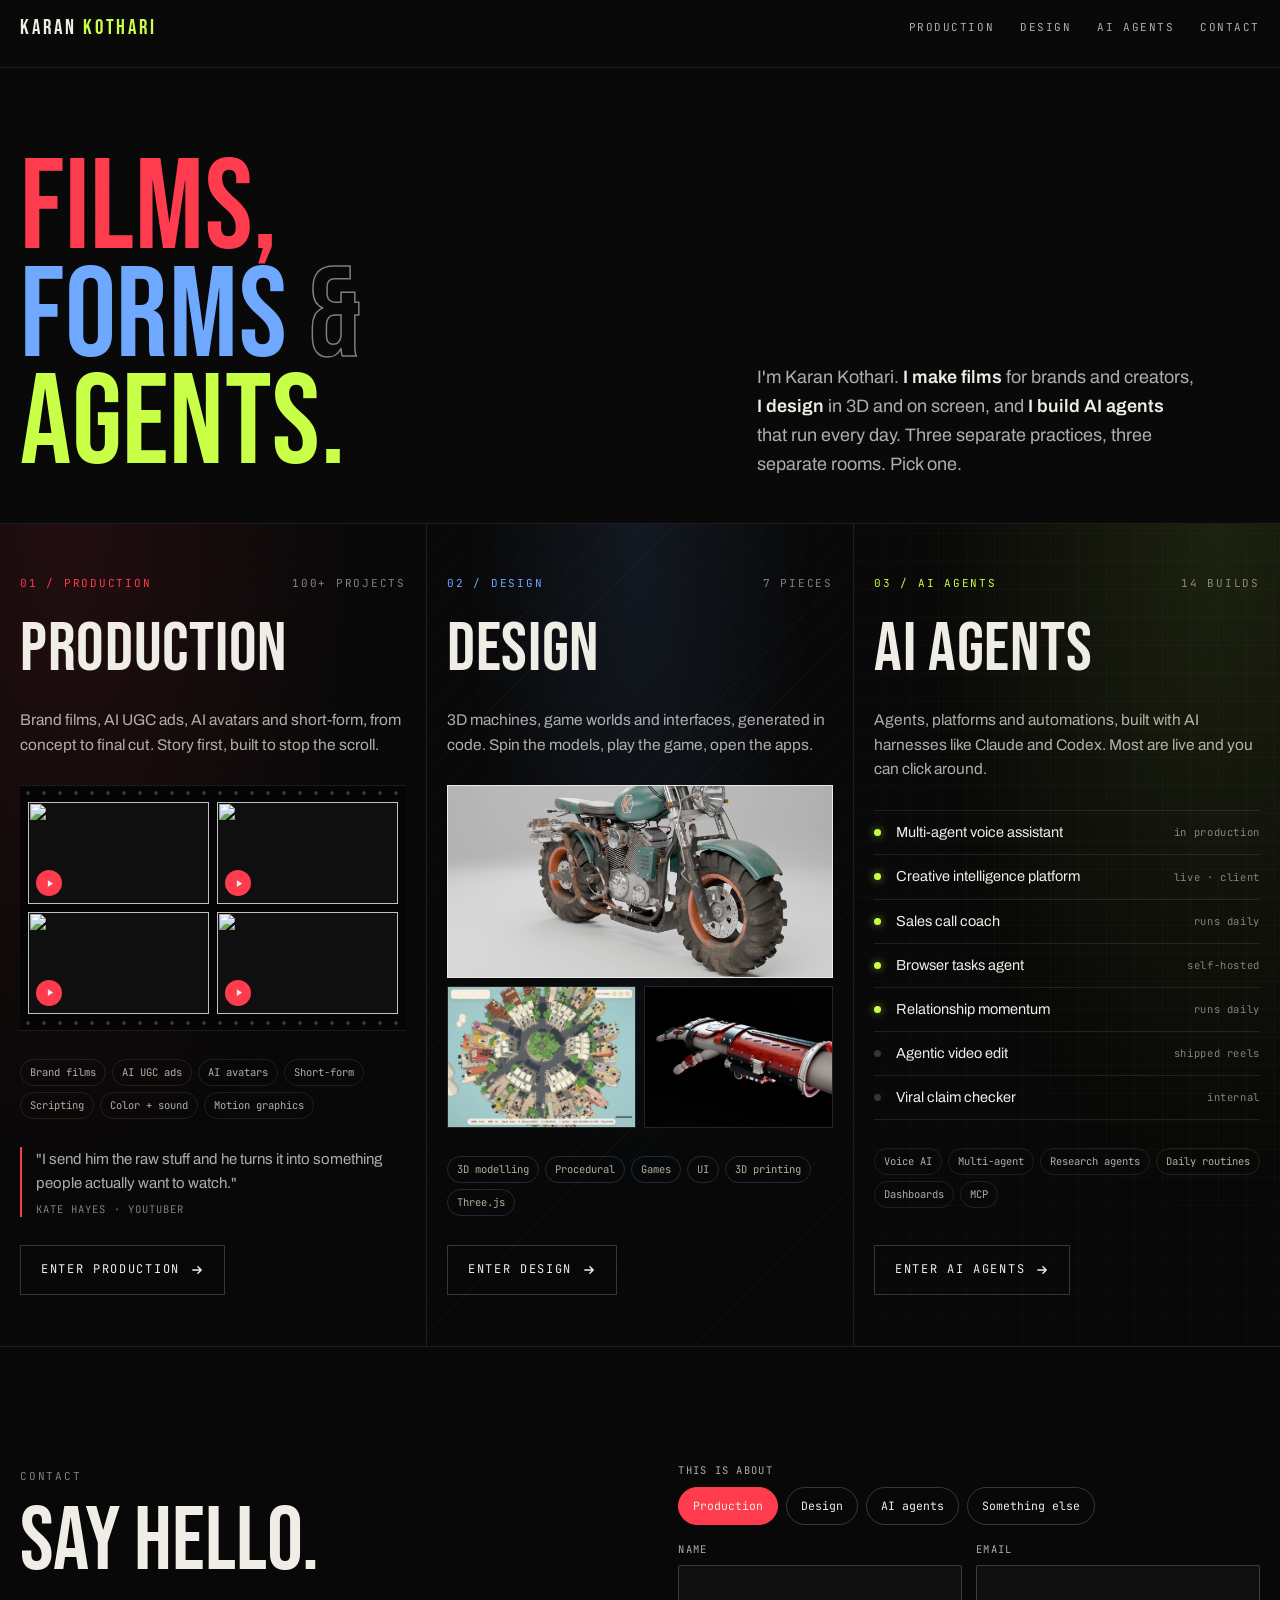
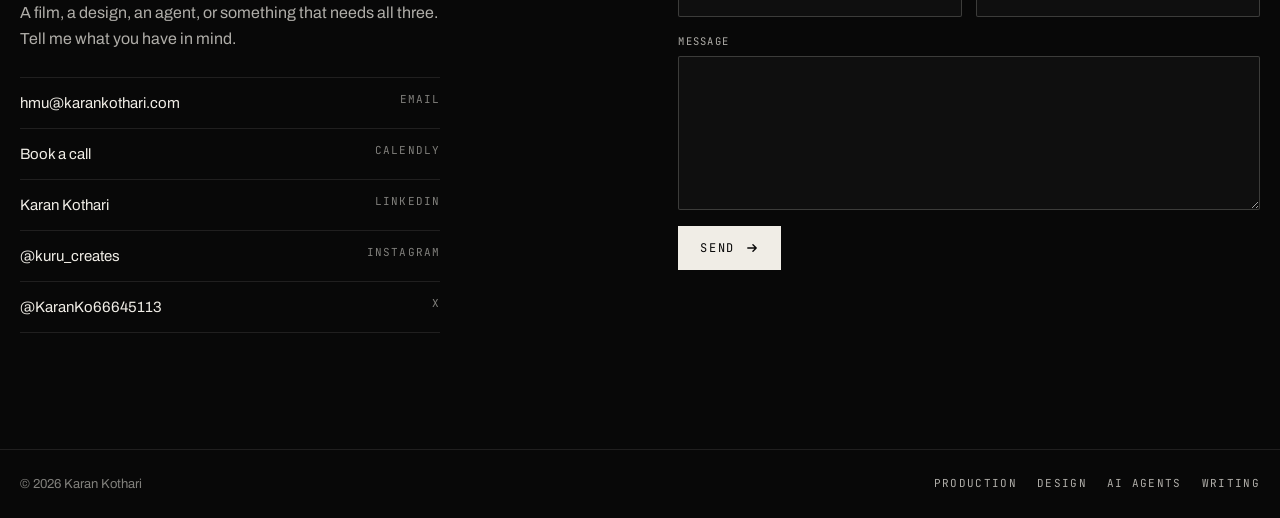
==== commit c2e0c133: "Split portfolio into Production, Design and AI Agents Add a Design page for 3D, games and interfaces" ====
--- a/index.html
+++ b/index.html
@@ -3,13 +3,13 @@
 <head>
 <meta charset="UTF-8" />
 <meta name="viewport" content="width=device-width, initial-scale=1.0, viewport-fit=cover" />
-<title>Karan Kothari — Production &amp; AI Systems</title>
-<meta name="description" content="Portfolio of Karan Kothari: cinematic and AI video production, and AI agents, platforms, games and 3D built with Claude and Codex." />
+<title>Karan Kothari — Production, Design &amp; AI Agents</title>
+<meta name="description" content="Portfolio of Karan Kothari: cinematic and AI video production; 3D, games and interface design; and AI agents and automations." />
 <link rel="canonical" href="https://karankothari.com/" />
 <meta property="og:type" content="website" />
 <meta property="og:url" content="https://karankothari.com/" />
-<meta property="og:title" content="Karan Kothari — Production & AI Systems" />
-<meta property="og:description" content="Two practices, kept separate: films for brands and creators, and AI systems that run every day." />
+<meta property="og:title" content="Karan Kothari — Production, Design & AI Agents" />
+<meta property="og:description" content="Three practices, kept separate: films for brands and creators, 3D and interface design, and AI agents that run every day." />
 <meta name="twitter:card" content="summary" />
 <meta name="theme-color" content="#080808" />
 <link rel="icon" href="data:image/svg+xml,%3Csvg xmlns='http://www.w3.org/2000/svg' viewBox='0 0 64 64'%3E%3Crect width='64' height='64' rx='12' fill='%23080808'/%3E%3Ctext x='50%25' y='54%25' text-anchor='middle' dominant-baseline='middle' font-family='Impact,Arial Narrow,sans-serif' font-size='44' fill='%23C8FF47'%3EK%3C/text%3E%3C/svg%3E" />
@@ -17,12 +17,12 @@
 <link rel="preconnect" href="https://fonts.gstatic.com" crossorigin />
 <link href="https://fonts.googleapis.com/css2?family=Bebas+Neue&family=Archivo:ital,wght@0,300;0,400;0,500;0,600;0,700;1,300&family=JetBrains+Mono:wght@400;500&display=swap" rel="stylesheet" />
 <script type="application/ld+json">
-{"@context":"https://schema.org","@type":"Person","name":"Karan Kothari","url":"https://karankothari.com/","email":"hmu@karankothari.com","jobTitle":"Producer and AI systems builder","sameAs":["https://www.linkedin.com/in/karan-kothari-06423a183/","https://www.instagram.com/kuru_creates/","https://x.com/KaranKo66645113"]}
+{"@context":"https://schema.org","@type":"Person","name":"Karan Kothari","url":"https://karankothari.com/","email":"hmu@karankothari.com","jobTitle":"Producer, designer and AI systems builder","sameAs":["https://www.linkedin.com/in/karan-kothari-06423a183/","https://www.instagram.com/kuru_creates/","https://x.com/KaranKo66645113"]}
 </script>
 <style>
   *, *::before, *::after { margin: 0; padding: 0; box-sizing: border-box; }
 
-  /* Portfolio as two rooms: a warm film side (red) and a cool systems side (lime), split down the middle. */
+  /* Portfolio as three rooms side by side: film (red), design (blue), agents (lime). Each keeps its own colour. */
   :root {
     --black:    #080808;
     --black-2:  #0f0f0f;
@@ -35,6 +35,8 @@
     --lime-15:  rgba(200,255,71,.15);
     --film:     #FF3B4E;
     --film-15:  rgba(255,59,78,.15);
+    --design:   #6EA8FF;
+    --design-15: rgba(110,168,255,.15);
     --disp: 'Bebas Neue', Impact, 'Arial Narrow', sans-serif;
     --body: 'Archivo', system-ui, -apple-system, 'Segoe UI', sans-serif;
     --mono: 'JetBrains Mono', ui-monospace, Menlo, monospace;
@@ -65,13 +67,15 @@
   .top nav a { font-family: var(--mono); font-size: 11px; letter-spacing: .14em; text-transform: uppercase; color: var(--white-70); text-decoration: none; transition: color .2s; white-space: nowrap; }
   .top nav a.p:hover { color: var(--film); }
   .top nav a.s:hover { color: var(--lime); }
+  .top nav a.d:hover { color: var(--design); }
   .top nav a.c:hover { color: var(--white); }
-  @media (max-width: 640px) { .top nav a.c { display: none; } .top nav { gap: 16px; } }
+  @media (max-width: 700px) { .top nav a.c { display: none; } .top nav { gap: 14px; } }
   @media (max-width: 400px) { .logo { font-size: 17px; letter-spacing: .1em; } .top nav a { font-size: 10px; letter-spacing: .08em; } }
 
   /* ── intro ── */
   .intro { position: relative; z-index: 1; display: grid; grid-template-columns: minmax(0, 1.4fr) minmax(0, 1fr); gap: 32px; align-items: end; padding-block: clamp(40px, 7vw, 88px) clamp(28px, 4vw, 44px); }
-  .intro h1 { font-family: var(--disp); font-weight: 400; font-size: clamp(72px, 13vw, 184px); line-height: .84; letter-spacing: .005em; }
+  .intro h1 { font-family: var(--disp); font-weight: 400; font-size: clamp(64px, 10vw, 148px); line-height: .84; letter-spacing: .005em; }
+  .intro h1 .c { color: var(--design); }
   .intro h1 .a { color: var(--film); }
   .intro h1 .b { color: var(--lime); }
   .intro h1 .amp { color: transparent; -webkit-text-stroke: 1.5px var(--white-50); }
@@ -83,12 +87,13 @@
   .split { position: relative; z-index: 1; display: flex; border-top: 1px solid var(--border); border-bottom: 1px solid var(--border); }
   .room { position: relative; flex: 1; min-width: 0; display: flex; flex-direction: column; gap: 28px; padding-block: clamp(32px, 4vw, 52px); text-decoration: none; overflow: hidden; transition: flex .6s var(--ease); }
   .split:hover .room { flex: .9; }
-  .split:hover .room:hover { flex: 1.2; }
+  .split:hover .room:hover { flex: 1.3; }
   .room + .room { border-left: 1px solid var(--border); }
   .room-bg { position: absolute; inset: 0; z-index: 0; pointer-events: none; opacity: .7; transition: opacity .5s; }
   .room:hover .room-bg { opacity: 1; }
   .room > *:not(.room-bg) { position: relative; z-index: 1; }
   .prod .room-bg { background: radial-gradient(ellipse at 15% 0%, var(--film-15), transparent 60%); }
+  .des .room-bg { background: radial-gradient(ellipse at 50% 0%, var(--design-15), transparent 60%), repeating-linear-gradient(135deg, rgba(240,237,230,.03) 0 1px, transparent 1px 22px); }
   .sys .room-bg { background:
       radial-gradient(ellipse at 85% 0%, var(--lime-15), transparent 60%),
       repeating-linear-gradient(0deg, rgba(240,237,230,.035) 0 1px, transparent 1px 28px),
@@ -97,9 +102,10 @@
   .room-head { display: flex; justify-content: space-between; align-items: baseline; gap: 12px; }
   .prod .idx { color: var(--film); }
   .sys .idx { color: var(--lime); }
+  .des .idx { color: var(--design); }
   .room-head .count { color: var(--white-50); }
-  .room h2 { font-family: var(--disp); font-weight: 400; font-size: clamp(56px, 7.5vw, 112px); line-height: .86; letter-spacing: .01em; }
-  .room .tag { color: var(--white-70); font-size: 16px; max-width: 460px; }
+  .room h2 { font-family: var(--disp); font-weight: 400; font-size: clamp(52px, 5.4vw, 88px); line-height: .86; letter-spacing: .01em; }
+  .room .tag { color: var(--white-70); font-size: 15.5px; max-width: 460px; }
   .disc { display: flex; flex-wrap: wrap; gap: 6px; }
   .disc span { font-family: var(--mono); font-size: 10.5px; color: var(--white-70); border: 1px solid var(--border); padding: 4px 9px; border-radius: 999px; }
 
@@ -121,8 +127,11 @@
   .log .dot { width: 7px; height: 7px; border-radius: 50%; background: var(--lime); box-shadow: 0 0 8px rgba(200,255,71,.6); }
   .log .dot.idle { background: var(--white-20); box-shadow: none; }
   .log .st { font-family: var(--mono); font-size: 10.5px; color: var(--white-50); letter-spacing: .06em; white-space: nowrap; }
-  .shots { display: grid; grid-template-columns: repeat(3, minmax(0,1fr)); gap: 8px; }
+  .shots { display: grid; grid-template-columns: repeat(2, minmax(0,1fr)); gap: 8px; }
   .shots .frame { aspect-ratio: 4/3; border: 1px solid var(--border); }
+  .shots .frame.wide { grid-column: 1 / -1; aspect-ratio: 16/8; background: #e9e9e7; }
+  .des:hover .enter { background: var(--design); border-color: var(--design); color: var(--black); }
+  .des .disc span { border-color: rgba(110,168,255,.22); }
 
   .enter { margin-top: auto; display: inline-flex; align-items: center; gap: 10px; align-self: flex-start; font-family: var(--mono); font-size: 12px; letter-spacing: .14em; text-transform: uppercase; padding: 14px 20px; border: 1px solid var(--white-20); transition: background .25s, color .25s, border-color .25s; }
   .enter svg { width: 14px; height: 14px; transition: transform .25s var(--ease); }
@@ -131,7 +140,7 @@
   .sys:hover .enter { background: var(--lime); border-color: var(--lime); color: var(--black); }
   .room:focus-visible { outline: 2px solid var(--white); outline-offset: -4px; }
 
-  @media (max-width: 900px) {
+  @media (max-width: 1024px) {
     .split { flex-direction: column; }
     .split:hover .room, .split:hover .room:hover { flex: none; }
     .room + .room { border-left: 0; border-top: 1px solid var(--border); }
@@ -160,7 +169,8 @@
   .topic label span { display: inline-block; font-family: var(--mono); font-size: 11.5px; padding: 9px 14px; border: 1px solid var(--white-20); border-radius: 999px; cursor: pointer; transition: all .2s; }
   .topic input:focus-visible + span { outline: 2px solid var(--white); outline-offset: 2px; }
   .topic input[value="Production"]:checked + span { background: var(--film); border-color: var(--film); color: var(--white); }
-  .topic input[value="AI systems"]:checked + span { background: var(--lime); border-color: var(--lime); color: var(--black); }
+  .topic input[value="AI agents"]:checked + span { background: var(--lime); border-color: var(--lime); color: var(--black); }
+  .topic input[value="Design"]:checked + span { background: var(--design); border-color: var(--design); color: var(--black); }
   .topic input[value="Something else"]:checked + span { background: var(--white); border-color: var(--white); color: var(--black); }
   .send { align-self: flex-start; display: inline-flex; align-items: center; gap: 10px; font-family: var(--mono); font-size: 12px; letter-spacing: .14em; text-transform: uppercase; padding: 14px 22px; background: var(--white); color: var(--black); border: 0; border-radius: 0; cursor: pointer; transition: background .2s; }
   .send:hover { background: var(--lime); }
@@ -189,14 +199,15 @@
   <a href="/" class="logo">KARAN<span> KOTHARI</span></a>
   <nav aria-label="Main">
     <a href="/production/" class="p">Production</a>
-    <a href="/ai/" class="s">AI Systems</a>
+    <a href="/design/" class="d">Design</a>
+    <a href="/ai/" class="s">AI Agents</a>
     <a href="#contact" class="c">Contact</a>
   </nav>
 </header>
 
 <section class="intro pad">
-  <h1><span class="a">Films</span> <span class="amp">&amp;</span><br/><span class="b">systems.</span></h1>
-  <p>I'm Karan Kothari. <b>I make films</b> for brands and creators, and <b>I build AI systems</b> that run every day. They're two separate practices, so they get two separate rooms. Pick one.</p>
+  <h1><span class="a">Films,</span><br/><span class="c">forms</span> <span class="amp">&amp;</span><br/><span class="b">agents.</span></h1>
+  <p>I'm Karan Kothari. <b>I make films</b> for brands and creators, <b>I design</b> in 3D and on screen, and <b>I build AI agents</b> that run every day. Three separate practices, three separate rooms. Pick one.</p>
 </section>
 
 <main class="split">
@@ -217,24 +228,36 @@
     <span class="enter">Enter Production <svg viewBox="0 0 15 15" fill="none"><path d="M3 7.5H12M12 7.5L8.5 4M12 7.5L8.5 11" stroke="currentColor" stroke-width="1.5" stroke-linecap="round" stroke-linejoin="round"/></svg></span>
   </a>
 
-  <a href="/ai/" class="room sys pad" aria-label="Enter AI Systems">
+  <a href="/design/" class="room des pad" aria-label="Enter Design">
     <div class="room-bg"></div>
-    <div class="room-head"><span class="mono idx">02 / AI Systems</span><span class="mono count">23 builds</span></div>
-    <h2>AI Systems</h2>
-    <p class="tag">Agents, platforms, games and 3D, built with AI harnesses like Claude and Codex. Most of them are live and you can click around.</p>
+    <div class="room-head"><span class="mono idx">02 / Design</span><span class="mono count">7 pieces</span></div>
+    <h2>Design</h2>
+    <p class="tag">3D machines, game worlds and interfaces, generated in code. Spin the models, play the game, open the apps.</p>
+    <div class="shots" aria-hidden="true">
+      <div class="frame wide"><img src="/design/media/sc-hero.jpg" alt="" loading="lazy" style="object-position:center 62%" /></div>
+      <div class="frame"><img src="/design/media/db-01-connaught-place.jpg" alt="" loading="lazy" /></div>
+      <div class="frame"><img src="/design/media/ws-01_hero.jpg" alt="" loading="lazy" /></div>
+    </div>
+    <div class="disc"><span>3D modelling</span><span>Procedural</span><span>Games</span><span>UI</span><span>3D printing</span><span>Three.js</span></div>
+    <span class="enter">Enter Design <svg viewBox="0 0 15 15" fill="none"><path d="M3 7.5H12M12 7.5L8.5 4M12 7.5L8.5 11" stroke="currentColor" stroke-width="1.5" stroke-linecap="round" stroke-linejoin="round"/></svg></span>
+  </a>
+
+  <a href="/ai/" class="room sys pad" aria-label="Enter AI Agents">
+    <div class="room-bg"></div>
+    <div class="room-head"><span class="mono idx">03 / AI Agents</span><span class="mono count">14 builds</span></div>
+    <h2>AI Agents</h2>
+    <p class="tag">Agents, platforms and automations, built with AI harnesses like Claude and Codex. Most are live and you can click around.</p>
     <ul class="log">
       <li><span class="dot"></span><span>Multi-agent voice assistant</span><span class="st">in production</span></li>
       <li><span class="dot"></span><span>Creative intelligence platform</span><span class="st">live · client</span></li>
       <li><span class="dot"></span><span>Sales call coach</span><span class="st">runs daily</span></li>
       <li><span class="dot"></span><span>Browser tasks agent</span><span class="st">self-hosted</span></li>
+      <li><span class="dot"></span><span>Relationship momentum</span><span class="st">runs daily</span></li>
       <li><span class="dot idle"></span><span>Agentic video edit</span><span class="st">shipped reels</span></li>
+      <li><span class="dot idle"></span><span>Viral claim checker</span><span class="st">internal</span></li>
     </ul>
-    <div class="shots" aria-hidden="true">
-      <div class="frame"><img src="/ai/media/db-01-connaught-place.jpg" alt="" loading="lazy" /></div>
-      <div class="frame"><img src="/ai/media/ws-01_hero.jpg" alt="" loading="lazy" /></div>
-      <div class="frame"><img src="/ai/media/fl-hero.jpg" alt="" loading="lazy" /></div>
-    </div>
-    <span class="enter">Enter AI Systems <svg viewBox="0 0 15 15" fill="none"><path d="M3 7.5H12M12 7.5L8.5 4M12 7.5L8.5 11" stroke="currentColor" stroke-width="1.5" stroke-linecap="round" stroke-linejoin="round"/></svg></span>
+    <div class="disc"><span>Voice AI</span><span>Multi-agent</span><span>Research agents</span><span>Daily routines</span><span>Dashboards</span><span>MCP</span></div>
+    <span class="enter">Enter AI Agents <svg viewBox="0 0 15 15" fill="none"><path d="M3 7.5H12M12 7.5L8.5 4M12 7.5L8.5 11" stroke="currentColor" stroke-width="1.5" stroke-linecap="round" stroke-linejoin="round"/></svg></span>
   </a>
 
 </main>
@@ -243,7 +266,7 @@
   <div>
     <span class="mono" style="color:var(--white-50)">Contact</span>
     <h2>Say hello.</h2>
-    <p class="lead">A film, a system, or something that needs both. Tell me what you have in mind.</p>
+    <p class="lead">A film, a design, an agent, or something that needs all three. Tell me what you have in mind.</p>
     <div class="links">
       <a href="mailto:hmu@karankothari.com">hmu@karankothari.com <span>Email</span></a>
       <a href="https://calendly.com/karan-kathori" target="_blank" rel="noopener">Book a call <span>Calendly</span></a>
@@ -259,7 +282,8 @@
     <fieldset class="topic">
       <legend>This is about</legend>
       <label><input type="radio" name="topic" value="Production" checked /><span>Production</span></label>
-      <label><input type="radio" name="topic" value="AI systems" /><span>AI systems</span></label>
+      <label><input type="radio" name="topic" value="Design" /><span>Design</span></label>
+      <label><input type="radio" name="topic" value="AI agents" /><span>AI agents</span></label>
       <label><input type="radio" name="topic" value="Something else" /><span>Something else</span></label>
     </fieldset>
     <div class="row2">
@@ -275,7 +299,7 @@
 <footer class="pad">
   <span>© 2026 Karan Kothari</span>
   <nav aria-label="Footer">
-    <a href="/production/">Production</a><a href="/ai/">AI Systems</a><a href="/writings/">Writing</a>
+    <a href="/production/">Production</a><a href="/design/">Design</a><a href="/ai/">AI Agents</a><a href="/writings/">Writing</a>
   </nav>
 </footer>
 
